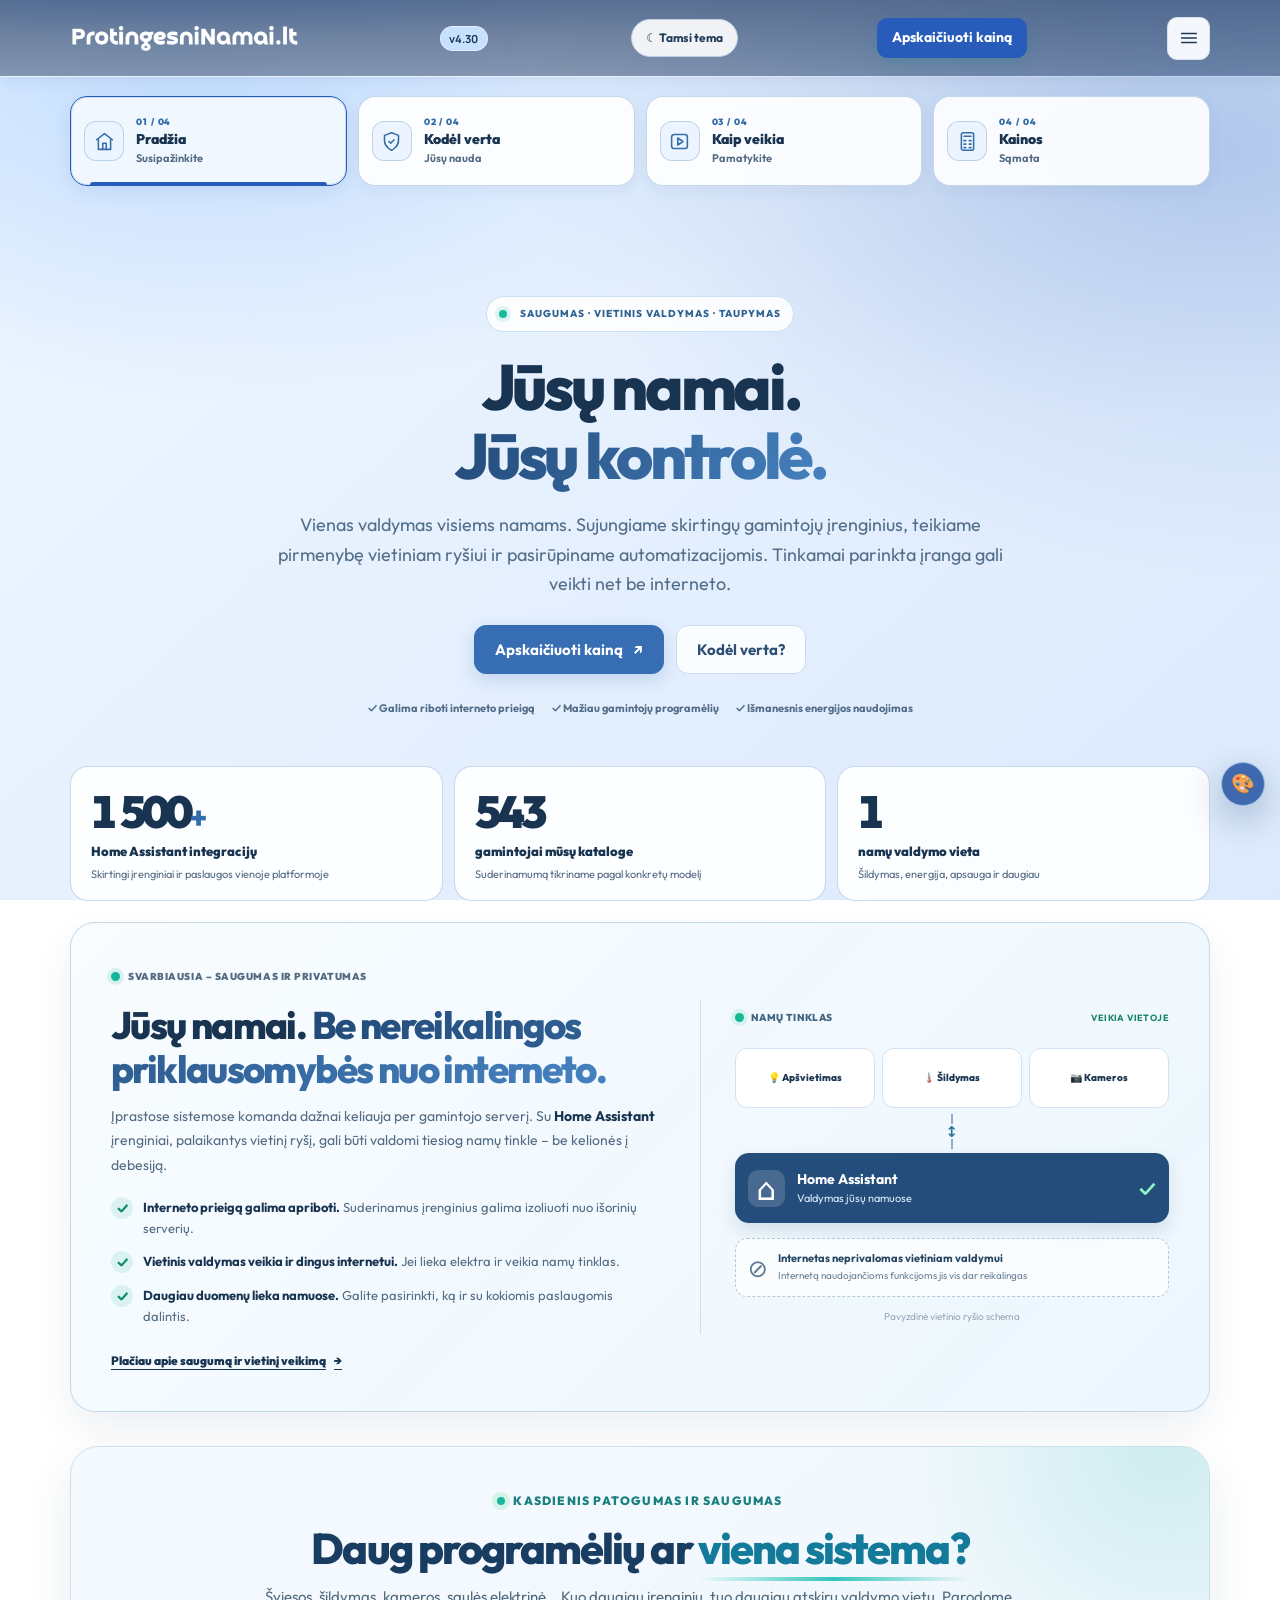
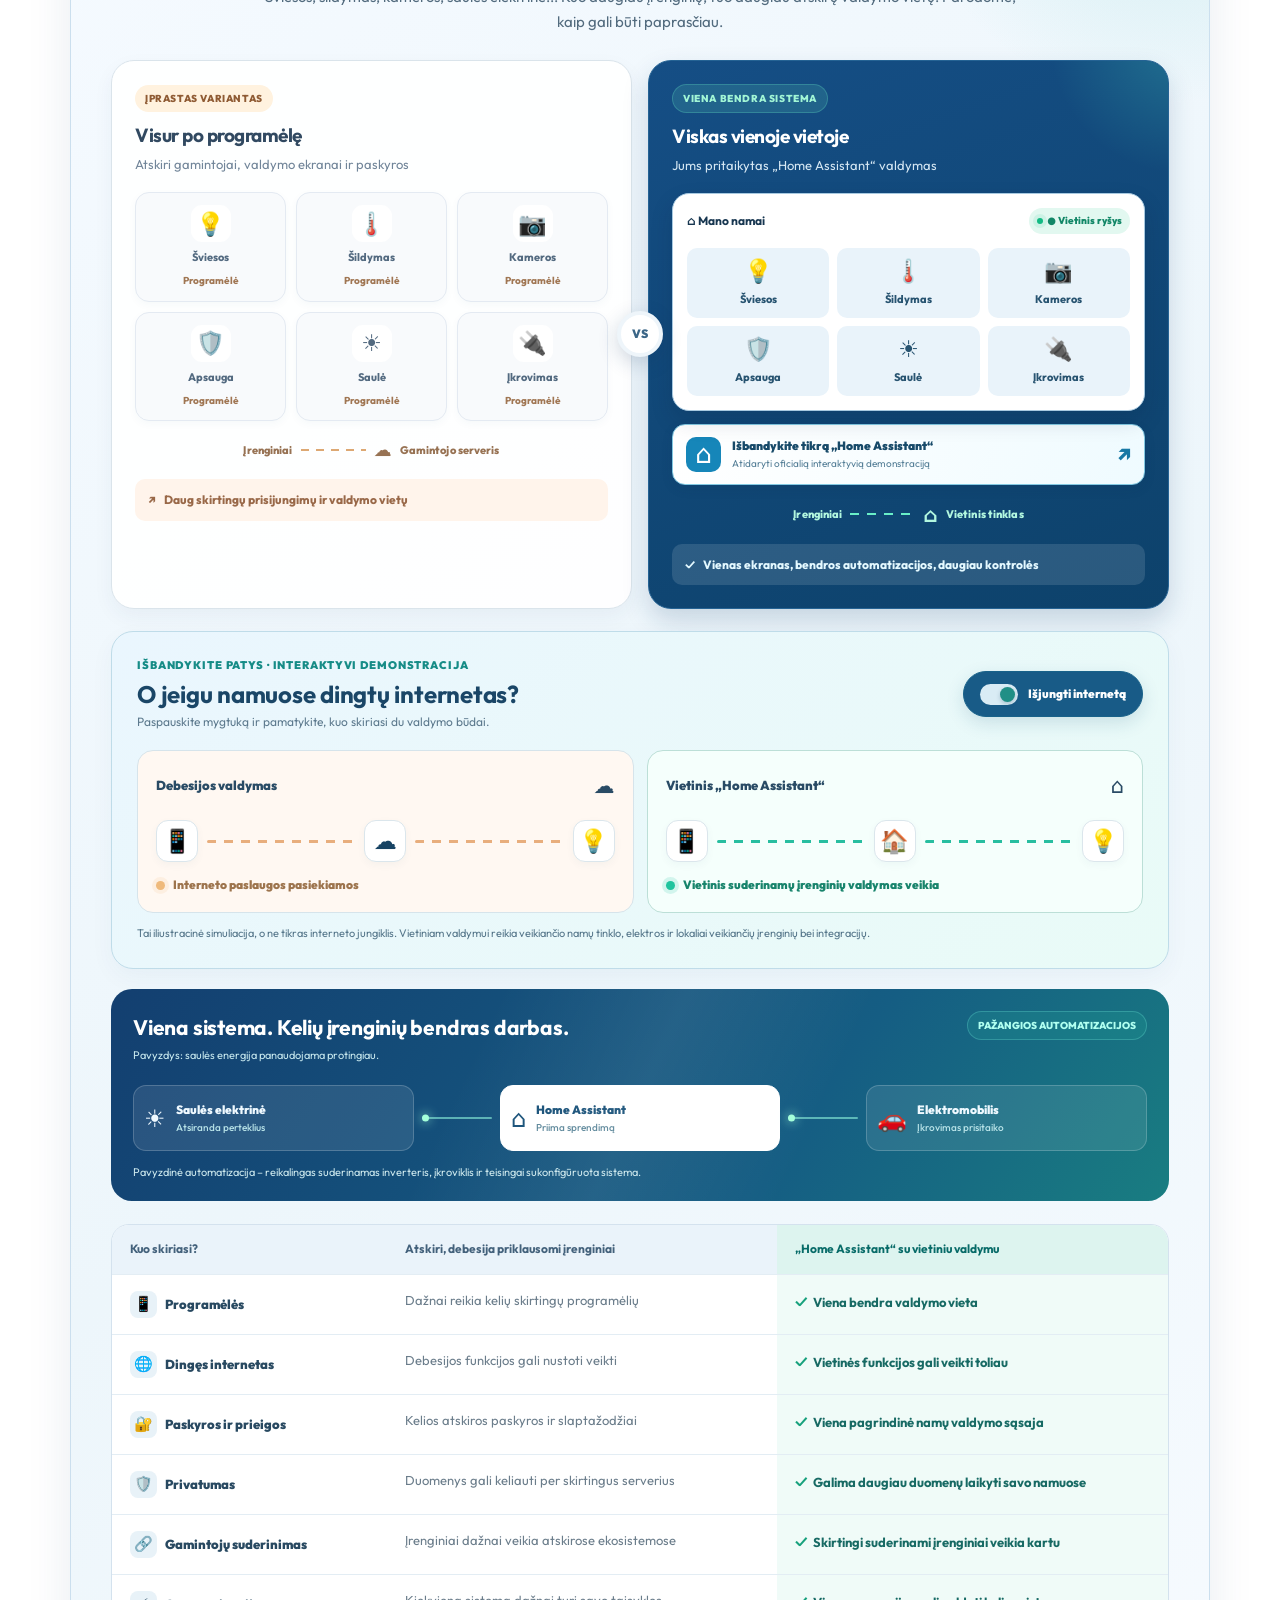
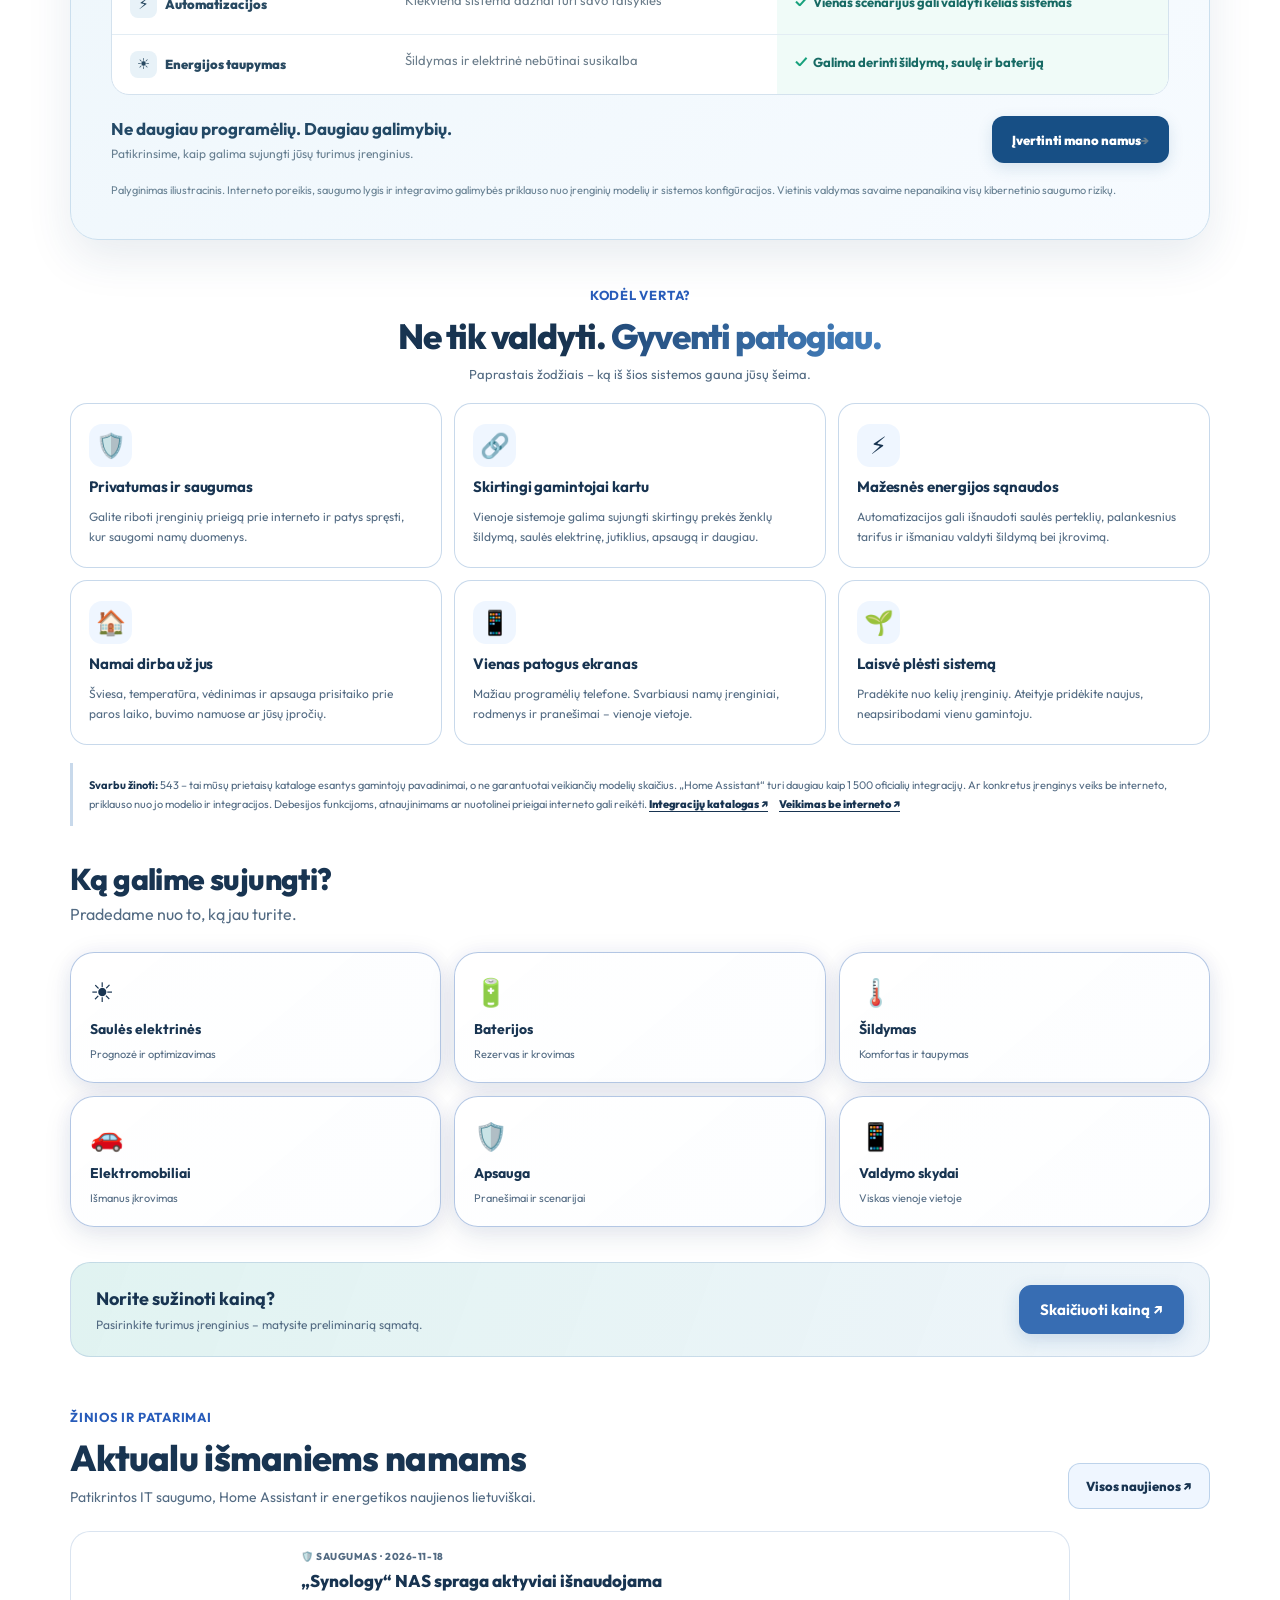
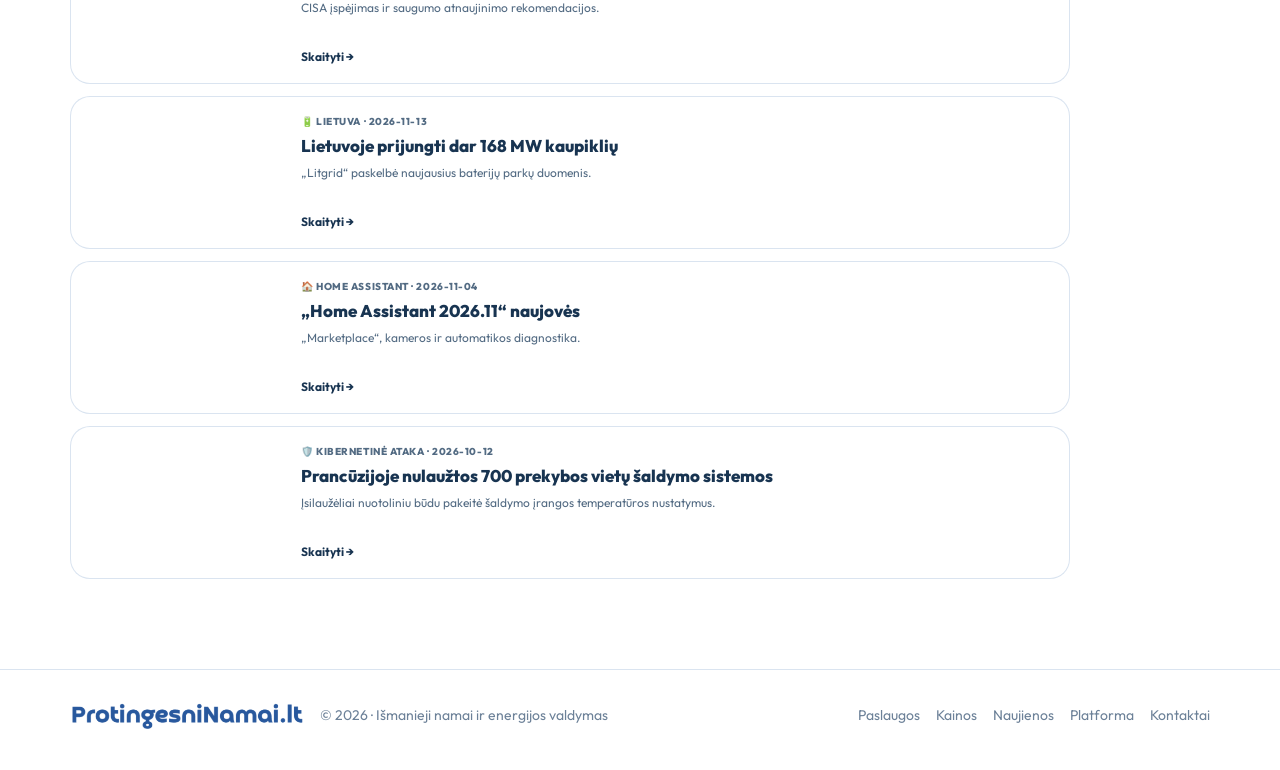
==== index.html @ 0fb141f1 "Rodyti gamintojų logotipus be rėmelių ir įkelti iš svetainės" ====
<!DOCTYPE html>
<html lang="lt">
<head>
<meta charset="utf-8">
<meta name="viewport" content="width=device-width, initial-scale=1">
<title>ProtingesniNamai.lt – išmanieji namai ir energijos valdymas</title>
<meta name="description" content="Home Assistant diegimas, šildymo, saulės elektrinių, baterijų ir elektromobilių įkrovimo integravimas bei optimizavimas.">
<link rel="preconnect" href="https://fonts.googleapis.com">
<link rel="preconnect" href="https://fonts.gstatic.com" crossorigin>
<link href="https://fonts.googleapis.com/css2?family=Manrope:wght@400;500;600;700;800&family=Quicksand:wght@600;700&display=swap" rel="stylesheet" media="print" onload="this.media='all'">
<link rel="stylesheet" href="site.css?v=4.30">
<!-- GitHub Pages redeploy trigger 2026-11-20; no UI changes. -->
<script defer src="site.js?v=4.30"></script>
</head>
<body>
<div id="pn-scroll-progress" aria-hidden="true"></div>

<header>
  <div class="wrap nav">
    <a href="#pradzia" class="logo" aria-label="ProtingesniNamai.lt – pradžia"><img class="logo-img pn-logo-wordmark" src="assets/wordmark.webp" width="914" height="108" alt="ProtingesniNamai.lt" decoding="async"></a><span class="site-version" title="Svetainės versija">v4.30</span><button type="button" id="v14-theme-toggle" class="v14-theme" aria-pressed="false" title="Perjungti šviesią arba tamsią temą">☾ Tamsi tema</button>
    <nav class="links pn-full-menu" id="links" aria-label="Visi svetainės skyriai">
<div class="pn-full-menu-title"><span>MENIU</span><strong>Kur norėtumėte pradėti?</strong></div>
<div class="pn-menu-group"><div class="pn-menu-heading">SUSIPAŽINKITE</div>
<a href="#pradzia"><span class="pn-menu-icon" aria-hidden="true">⌂</span><span class="pn-menu-copy"><strong>Pradžia</strong><small>Trumpai apie sistemą</small></span><span class="pn-menu-arrow" aria-hidden="true">›</span></a>
<a href="#privalumai"><span class="pn-menu-icon" aria-hidden="true">◇</span><span class="pn-menu-copy"><strong>Kodėl verta</strong><small>Saugumas ir nauda</small></span><span class="pn-menu-arrow" aria-hidden="true">›</span></a>
<a href="#kaip-veikia"><span class="pn-menu-icon" aria-hidden="true">↗</span><span class="pn-menu-copy"><strong>Kaip veikia</strong><small>Interaktyvi demonstracija</small></span><span class="pn-menu-arrow" aria-hidden="true">›</span></a>
</div>
<div class="pn-menu-group"><div class="pn-menu-heading">PASLAUGOS IR KAINOS</div>
<a href="#paslaugos"><span class="pn-menu-icon" aria-hidden="true">⚙</span><span class="pn-menu-copy"><strong>Paslaugos</strong><small>Ką galime sujungti</small></span><span class="pn-menu-arrow" aria-hidden="true">›</span></a>
<a href="#skaiciuotuvas"><span class="pn-menu-icon" aria-hidden="true">€</span><span class="pn-menu-copy"><strong>Kainų skaičiuoklė</strong><small>Asmeninė darbų sąmata</small></span><span class="pn-menu-arrow" aria-hidden="true">›</span></a>
<a href="#platforma"><span class="pn-menu-icon" aria-hidden="true">▣</span><span class="pn-menu-copy"><strong>Klientų platforma</strong><small>Sistemos peržiūra</small></span><span class="pn-menu-arrow" aria-hidden="true">›</span></a>
</div>
<div class="pn-menu-group"><div class="pn-menu-heading">INFORMACIJA</div>
<a href="naujienos/"><span class="pn-menu-icon" aria-hidden="true">▤</span><span class="pn-menu-copy"><strong>Naujienos</strong><small>IT saugumas, Home Assistant ir energetika</small></span><span class="pn-menu-arrow" aria-hidden="true">›</span></a>
<a href="#apie"><span class="pn-menu-icon" aria-hidden="true">i</span><span class="pn-menu-copy"><strong>Apie mus</strong><small>Kas esame</small></span><span class="pn-menu-arrow" aria-hidden="true">›</span></a>
<a href="#kontaktai"><span class="pn-menu-icon" aria-hidden="true">✉</span><span class="pn-menu-copy"><strong>Kontaktai</strong><small>Pateikite užklausą</small></span><span class="pn-menu-arrow" aria-hidden="true">›</span></a>
</div>
<div class="pn-menu-group"><div class="pn-menu-heading">STILIUS IR NUSTATYMAI</div>
<a href="#dizainas"><span class="pn-menu-icon" aria-hidden="true">✦</span><span class="pn-menu-copy"><strong>Dizaino studija</strong><small>Spalvos ir išvaizda</small></span><span class="pn-menu-arrow" aria-hidden="true">›</span></a>
</div>
</nav>
    <a href="#skaiciuotuvas" class="btn btn-p btn-sm btn-cta">Apskaičiuoti kainą</a>
    <button type="button" class="menu-btn" id="menuBtn" aria-label="Atidaryti meniu" aria-controls="links" aria-expanded="false"><svg class="i" viewBox="0 0 24 24"><path d="M4 7h16M4 12h16M4 17h16"/></svg></button>
  </div>
</header>

<main class="wrap">
<nav class="pn-journey-nav" aria-label="Pagrindiniai svetainės žingsniai">
<a href="#pradzia" class="pn-nav-card"><span class="pn-nav-icon"><svg aria-hidden="true" viewBox="0 0 24 24" fill="none" stroke="currentColor" stroke-width="1.8" stroke-linecap="round" stroke-linejoin="round"><path d="m3 10 9-7 9 7"/><path d="M5 9.5V21h14V9.5"/><path d="M10 21v-7h4v7"/></svg></span><span class="pn-nav-copy"><span class="pn-nav-num">01 / 04</span><strong>Pradžia</strong><small>Susipažinkite</small></span></a>
<a href="#privalumai" class="pn-nav-card"><span class="pn-nav-icon"><svg aria-hidden="true" viewBox="0 0 24 24" fill="none" stroke="currentColor" stroke-width="1.8" stroke-linecap="round" stroke-linejoin="round"><path d="M12 22s8-4 8-11V5l-8-3-8 3v6c0 7 8 11 8 11Z"/><path d="m9 12 2 2 4-4"/></svg></span><span class="pn-nav-copy"><span class="pn-nav-num">02 / 04</span><strong>Kodėl verta</strong><small>Jūsų nauda</small></span></a>
<a href="#kaip-veikia" class="pn-nav-card"><span class="pn-nav-icon"><svg aria-hidden="true" viewBox="0 0 24 24" fill="none" stroke="currentColor" stroke-width="1.8" stroke-linecap="round" stroke-linejoin="round"><rect x="3" y="4" width="18" height="16" rx="3"/><path d="m10 8 6 4-6 4z"/></svg></span><span class="pn-nav-copy"><span class="pn-nav-num">03 / 04</span><strong>Kaip veikia</strong><small>Pamatykite</small></span></a>
<a href="#skaiciuotuvas" class="pn-nav-card"><span class="pn-nav-icon"><svg aria-hidden="true" viewBox="0 0 24 24" fill="none" stroke="currentColor" stroke-width="1.8" stroke-linecap="round" stroke-linejoin="round"><rect x="5" y="2" width="14" height="20" rx="2"/><path d="M8 6h8M8 11h2M14 11h2M8 15h2M14 15h2M8 19h2M14 19h2"/></svg></span><span class="pn-nav-copy"><span class="pn-nav-num">04 / 04</span><strong>Kainos</strong><small>Sąmata</small></span></a>
</nav>

<div id="service-tools-status" role="status" hidden></div>
<!-- ============ PRADŽIA ============ -->
<section class="page" id="p-pradzia">
<script>if (!location.hash || location.hash === '#pradzia') document.currentScript.parentElement.classList.add('on');</script>

<div class="v17-hero">
 <div class="v17-hero-copy">
  <span class="v17-kicker"><span class="v17-dot"></span> SAUGUMAS · VIETINIS VALDYMAS · TAUPYMAS</span>
  <h1>Jūsų namai.<br><span class="grad-tx">Jūsų kontrolė.</span></h1>
  <p>Vienas valdymas visiems namams. Sujungiame skirtingų gamintojų įrenginius, teikiame pirmenybę vietiniam ryšiui ir pasirūpiname automatizacijomis. Tinkamai parinkta įranga gali veikti net be interneto.</p>
  <div class="v17-actions"><a href="#skaiciuotuvas" class="btn btn-p">Apskaičiuoti kainą <span aria-hidden="true">↗</span></a><a href="#privalumai" class="btn btn-g">Kodėl verta?</a></div>
  <div class="v17-trust"><span>✓ Galima riboti interneto prieigą</span><span>✓ Mažiau gamintojų programėlių</span><span>✓ Išmanesnis energijos naudojimas</span></div>
 </div>

</div>


<section class="pn-benefits-2026" aria-labelledby="pn-benefits-title">
  <div class="pn-bstats" aria-label="Home Assistant galimybės ir mūsų katalogas">
    <div class="pn-bstat">
      <strong>1 500<span>+</span></strong>
      <span>Home Assistant integracijų</span>
      <small>Skirtingi įrenginiai ir paslaugos vienoje platformoje</small>
    </div>
    <div class="pn-bstat">
      <strong>543</strong>
      <span>gamintojai mūsų kataloge</span>
      <small>Suderinamumą tikriname pagal konkretų modelį</small>
    </div>
    <div class="pn-bstat">
      <strong>1</strong>
      <span>namų valdymo vieta</span>
      <small>Šildymas, energija, apsauga ir daugiau</small>
    </div>
  </div>

  <div class="pn-safety-showcase">
    <div class="pn-safety-copy">
      <span class="pn-b-eyebrow"><span class="pn-b-dot"></span> SVARBIAUSIA – SAUGUMAS IR PRIVATUMAS</span>
      <h2 id="pn-benefits-title">Jūsų namai. <span class="grad-tx">Be nereikalingos priklausomybės nuo interneto.</span></h2>
      <p>Įprastose sistemose komanda dažnai keliauja per gamintojo serverį. Su <strong>Home Assistant</strong> įrenginiai, palaikantys vietinį ryšį, gali būti valdomi tiesiog namų tinkle – be kelionės į debesiją.</p>
      <ul class="pn-safety-checks">
        <li><span aria-hidden="true">✓</span><span><strong>Interneto prieigą galima apriboti.</strong> Suderinamus įrenginius galima izoliuoti nuo išorinių serverių.</span></li>
        <li><span aria-hidden="true">✓</span><span><strong>Vietinis valdymas veikia ir dingus internetui.</strong> Jei lieka elektra ir veikia namų tinklas.</span></li>
        <li><span aria-hidden="true">✓</span><span><strong>Daugiau duomenų lieka namuose.</strong> Galite pasirinkti, ką ir su kokiomis paslaugomis dalintis.</span></li>
      </ul>
      <a class="pn-safety-link" href="#privalumai">Plačiau apie saugumą ir vietinį veikimą <span aria-hidden="true">→</span></a>
    </div>
    <div class="pn-safety-diagram" role="img" aria-label="Vietinio valdymo principas: įrenginiai jungiasi per namų tinklą prie Home Assistant. Išorinį interneto ryšį galima apriboti.">
      <div class="pn-sdiag-top"><span class="pn-sdiag-led"></span> NAMŲ TINKLAS <strong>VEIKIA VIETOJE</strong></div>
      <div class="pn-sdiag-devices">
        <span>💡 Apšvietimas</span><span>🌡️ Šildymas</span><span>📷 Kameros</span>
      </div>
      <div class="pn-sdiag-connect" aria-hidden="true"><span></span><i>↕</i><span></span></div>
      <div class="pn-sdiag-hub"><span class="pn-sdiag-hub-icon" aria-hidden="true">⌂</span><div><strong>Home Assistant</strong><small>Valdymas jūsų namuose</small></div><b class="pn-sdiag-ok">✓</b></div>
      <div class="pn-sdiag-internet"><span aria-hidden="true">⊘</span><div><strong>Internetas neprivalomas vietiniam valdymui</strong><small>Internetą naudojančioms funkcijoms jis vis dar reikalingas</small></div></div>
      <div class="pn-sdiag-foot">Pavyzdinė vietinio ryšio schema</div>
    </div>
  </div>


<!-- PN_COMPARE_LOCAL_V1 -->
<section class="pn-compare-showcase" id="palyginimas" aria-labelledby="pn-compare-title">
  <div class="pn-compare-head">
    <span class="pn-compare-eyebrow">KASDIENIS PATOGUMAS IR SAUGUMAS</span>
    <h2 id="pn-compare-title">Daug programėlių ar <em>viena sistema?</em></h2>
    <p>Šviesos, šildymas, kameros, saulės elektrinė... Kuo daugiau įrenginių, tuo daugiau atskirų valdymo vietų. Parodome, kaip gali būti paprasčiau.</p>
  </div>
  <div class="pn-compare-visual">
    <article class="pn-compare-panel pn-compare-old">
      <span class="pn-compare-tag">ĮPRASTAS VARIANTAS</span>
      <h3>Visur po programėlę</h3>
      <p>Atskiri gamintojai, valdymo ekranai ir paskyros</p>
      <div class="pn-compare-apps" aria-label="Šešių atskirų įrenginių programėlių pavyzdys">
        <div class="pn-compare-app"><span aria-hidden="true">💡</span>Šviesos<small>Programėlė</small></div>
        <div class="pn-compare-app"><span aria-hidden="true">🌡️</span>Šildymas<small>Programėlė</small></div>
        <div class="pn-compare-app"><span aria-hidden="true">📷</span>Kameros<small>Programėlė</small></div>
        <div class="pn-compare-app"><span aria-hidden="true">🛡️</span>Apsauga<small>Programėlė</small></div>
        <div class="pn-compare-app"><span aria-hidden="true">☀️</span>Saulė<small>Programėlė</small></div>
        <div class="pn-compare-app"><span aria-hidden="true">🔌</span>Įkrovimas<small>Programėlė</small></div>
      </div>
      <div class="pn-cmp-cloud-route" aria-label="Atskiri įrenginiai gali priklausyti nuo debesijos"><span>Įrenginiai</span><i aria-hidden="true"></i><b aria-hidden="true">☁️</b><span>Gamintojo serveris</span></div>
      <div class="pn-compare-foot"><span aria-hidden="true">↗</span> Daug skirtingų prisijungimų ir valdymo vietų</div>
    </article>
    <span class="pn-compare-vs" aria-hidden="true">VS</span>
    <article class="pn-compare-panel pn-compare-new">
      <span class="pn-compare-tag">VIENA BENDRA SISTEMA</span>
      <h3>Viskas vienoje vietoje</h3>
      <p>Jums pritaikytas „Home Assistant“ valdymas</p>
      <div class="pn-compare-dashboard" aria-label="Vieno namų valdymo ekrano pavyzdys">
        <div class="pn-compare-dash-top"><strong>⌂ Mano namai</strong><span>● Vietinis ryšys</span></div>
        <div class="pn-compare-dash-grid">
          <span><b aria-hidden="true">💡</b>Šviesos</span>
          <span><b aria-hidden="true">🌡️</b>Šildymas</span>
          <span><b aria-hidden="true">📷</b>Kameros</span>
          <span><b aria-hidden="true">🛡️</b>Apsauga</span>
          <span><b aria-hidden="true">☀️</b>Saulė</span>
          <span><b aria-hidden="true">🔌</b>Įkrovimas</span>
        </div>
      </div>
      <a class="pn-ha-real-demo-link" href="https://demo.home-assistant.io/#/lovelace/home" target="_blank" rel="noopener noreferrer" aria-label="Išbandyti oficialią Home Assistant demonstraciją (atsidaro naujame lange)">
        <span class="pn-ha-real-demo-mark" aria-hidden="true">⌂</span>
        <span class="pn-ha-real-demo-text"><strong>Išbandykite tikrą „Home Assistant“</strong><small>Atidaryti oficialią interaktyvią demonstraciją</small></span>
        <span class="pn-ha-real-demo-arrow" aria-hidden="true">↗</span>
      </a>
      <div class="pn-cmp-local-route" aria-label="Suderinami įrenginiai jungiami vietiniame tinkle"><span>Įrenginiai</span><i aria-hidden="true"></i><b aria-hidden="true">⌂</b><span>Vietinis tinklas</span></div>
      <div class="pn-compare-foot"><span aria-hidden="true">✓</span> Vienas ekranas, bendros automatizacijos, daugiau kontrolės</div>
    </article>
  </div>

<!-- PN_COMPARE_MOTION_V2 -->
<section class="pn-cmp-internet-demo" aria-labelledby="pn-cmp-demo-title" data-offline="0">
 <div class="pn-cmp-demo-heading">
  <div>
   <span class="pn-cmp-demo-kicker">IŠBANDYKITE PATYS · INTERAKTYVI DEMONSTRACIJA</span>
   <h3 id="pn-cmp-demo-title">O jeigu namuose dingtų internetas?</h3>
   <p>Paspauskite mygtuką ir pamatykite, kuo skiriasi du valdymo būdai.</p>
  </div>
  <button type="button" class="pn-cmp-internet-toggle" aria-pressed="false" aria-controls="pn-cmp-demo-states">
   <span class="pn-cmp-switch-track" aria-hidden="true"><span class="pn-cmp-switch-thumb"></span></span>
   <span class="pn-cmp-toggle-label">Išjungti internetą</span>
  </button>
 </div>
 <div class="pn-cmp-network-grid" id="pn-cmp-demo-states">
  <div class="pn-cmp-net-card">
   <div class="pn-cmp-net-label"><span>Debesijos valdymas</span><b aria-hidden="true">☁️</b></div>
   <div class="pn-cmp-net-flow" aria-hidden="true"><span>📱</span><i></i><span>☁️</span><i></i><span>💡</span></div>
   <div class="pn-cmp-net-status" data-net-cloud role="status">Interneto paslaugos pasiekiamos</div>
  </div>
  <div class="pn-cmp-net-card">
   <div class="pn-cmp-net-label"><span>Vietinis „Home Assistant“</span><b aria-hidden="true">⌂</b></div>
   <div class="pn-cmp-net-flow" aria-hidden="true"><span>📱</span><i></i><span>🏠</span><i></i><span>💡</span></div>
   <div class="pn-cmp-net-status" data-net-local role="status">Vietinis suderinamų įrenginių valdymas veikia</div>
  </div>
 </div>
 <p class="pn-cmp-demo-note">Tai iliustracinė simuliacija, o ne tikras interneto jungiklis. Vietiniam valdymui reikia veikiančio namų tinklo, elektros ir lokaliai veikiančių įrenginių bei integracijų.</p>
</section>
<div class="pn-cmp-energy" aria-label="Kaip saulės elektrinė, Home Assistant ir automobilio įkrovimas gali veikti kartu">
 <div class="pn-cmp-energy-head"><div><h3>Viena sistema. Kelių įrenginių bendras darbas.</h3><p>Pavyzdys: saulės energija panaudojama protingiau.</p></div><span>PAŽANGIOS AUTOMATIZACIJOS</span></div>
 <div class="pn-cmp-energy-track">
   <div class="pn-cmp-energy-node"><b aria-hidden="true">☀️</b><span>Saulės elektrinė<small>Atsiranda perteklius</small></span></div>
   <i class="pn-cmp-energy-link" aria-hidden="true"></i>
   <div class="pn-cmp-energy-node pn-cmp-energy-hub"><b aria-hidden="true">⌂</b><span>Home Assistant<small>Priima sprendimą</small></span></div>
   <i class="pn-cmp-energy-link" aria-hidden="true"></i>
   <div class="pn-cmp-energy-node"><b aria-hidden="true">🚗</b><span>Elektromobilis<small>Įkrovimas prisitaiko</small></span></div>
 </div>
 <p class="pn-cmp-energy-caption">Pavyzdinė automatizacija – reikalingas suderinamas inverteris, įkroviklis ir teisingai sukonfigūruota sistema.</p>
</div>
<!-- /PN_COMPARE_MOTION_V2 -->

  <div class="pn-compare-table-wrap">
    <table class="pn-compare-table">
      <thead><tr><th scope="col">Kuo skiriasi?</th><th scope="col">Atskiri, debesija priklausomi įrenginiai</th><th scope="col">„Home Assistant“ su vietiniu valdymu</th></tr></thead>
      <tbody><tr><th scope="row"><span class="pn-compare-row-icon" aria-hidden="true">📱</span>Programėlės</th><td data-label="Atskiri įrenginiai">Dažnai reikia kelių skirtingų programėlių</td><td data-label="Vietinė sistema"><span class="pn-compare-tick" aria-hidden="true">✓</span>Viena bendra valdymo vieta</td></tr>
<tr><th scope="row"><span class="pn-compare-row-icon" aria-hidden="true">🌐</span>Dingęs internetas</th><td data-label="Atskiri įrenginiai">Debesijos funkcijos gali nustoti veikti</td><td data-label="Vietinė sistema"><span class="pn-compare-tick" aria-hidden="true">✓</span>Vietinės funkcijos gali veikti toliau</td></tr>
<tr><th scope="row"><span class="pn-compare-row-icon" aria-hidden="true">🔐</span>Paskyros ir prieigos</th><td data-label="Atskiri įrenginiai">Kelios atskiros paskyros ir slaptažodžiai</td><td data-label="Vietinė sistema"><span class="pn-compare-tick" aria-hidden="true">✓</span>Viena pagrindinė namų valdymo sąsaja</td></tr>
<tr><th scope="row"><span class="pn-compare-row-icon" aria-hidden="true">🛡️</span>Privatumas</th><td data-label="Atskiri įrenginiai">Duomenys gali keliauti per skirtingus serverius</td><td data-label="Vietinė sistema"><span class="pn-compare-tick" aria-hidden="true">✓</span>Galima daugiau duomenų laikyti savo namuose</td></tr>
<tr><th scope="row"><span class="pn-compare-row-icon" aria-hidden="true">🔗</span>Gamintojų suderinimas</th><td data-label="Atskiri įrenginiai">Įrenginiai dažnai veikia atskirose ekosistemose</td><td data-label="Vietinė sistema"><span class="pn-compare-tick" aria-hidden="true">✓</span>Skirtingi suderinami įrenginiai veikia kartu</td></tr>
<tr><th scope="row"><span class="pn-compare-row-icon" aria-hidden="true">⚡</span>Automatizacijos</th><td data-label="Atskiri įrenginiai">Kiekviena sistema dažnai turi savo taisykles</td><td data-label="Vietinė sistema"><span class="pn-compare-tick" aria-hidden="true">✓</span>Vienas scenarijus gali valdyti kelias sistemas</td></tr>
<tr><th scope="row"><span class="pn-compare-row-icon" aria-hidden="true">☀️</span>Energijos taupymas</th><td data-label="Atskiri įrenginiai">Šildymas ir elektrinė nebūtinai susikalba</td><td data-label="Vietinė sistema"><span class="pn-compare-tick" aria-hidden="true">✓</span>Galima derinti šildymą, saulę ir bateriją</td></tr></tbody>
    </table>
  </div>
  <div class="pn-compare-ending">
    <div><strong>Ne daugiau programėlių. Daugiau galimybių.</strong><span>Patikrinsime, kaip galima sujungti jūsų turimus įrenginius.</span></div>
    <a class="pn-compare-cta" href="#skaiciuotuvas">Įvertinti mano namus <span aria-hidden="true">→</span></a>
  </div>
  <p class="pn-compare-disclaimer">Palyginimas iliustracinis. Interneto poreikis, saugumo lygis ir integravimo galimybės priklauso nuo įrenginių modelių ir sistemos konfigūracijos. Vietinis valdymas savaime nepanaikina visų kibernetinio saugumo rizikų.</p>
</section>
<!-- /PN_COMPARE_LOCAL_V1 -->

  <div class="pn-bhead">
    <span class="eyebrow">KODĖL VERTA?</span>
    <h2>Ne tik valdyti. <span class="grad-tx">Gyventi patogiau.</span></h2>
    <p>Paprastais žodžiais – ką iš šios sistemos gauna jūsų šeima.</p>
  </div>
  <div class="pn-bgrid">
    <article class="pn-bcard"><span class="pn-bicon" aria-hidden="true">🛡️</span><h3>Privatumas ir saugumas</h3><p>Galite riboti įrenginių prieigą prie interneto ir patys spręsti, kur saugomi namų duomenys.</p></article>
    <article class="pn-bcard"><span class="pn-bicon" aria-hidden="true">🔗</span><h3>Skirtingi gamintojai kartu</h3><p>Vienoje sistemoje galima sujungti skirtingų prekės ženklų šildymą, saulės elektrinę, jutiklius, apsaugą ir daugiau.</p></article>
    <article class="pn-bcard"><span class="pn-bicon" aria-hidden="true">⚡</span><h3>Mažesnės energijos sąnaudos</h3><p>Automatizacijos gali išnaudoti saulės perteklių, palankesnius tarifus ir išmaniau valdyti šildymą bei įkrovimą.</p></article>
    <article class="pn-bcard"><span class="pn-bicon" aria-hidden="true">🏠</span><h3>Namai dirba už jus</h3><p>Šviesa, temperatūra, vėdinimas ir apsauga prisitaiko prie paros laiko, buvimo namuose ar jūsų įpročių.</p></article>
    <article class="pn-bcard"><span class="pn-bicon" aria-hidden="true">📱</span><h3>Vienas patogus ekranas</h3><p>Mažiau programėlių telefone. Svarbiausi namų įrenginiai, rodmenys ir pranešimai – vienoje vietoje.</p></article>
    <article class="pn-bcard"><span class="pn-bicon" aria-hidden="true">🌱</span><h3>Laisvė plėsti sistemą</h3><p>Pradėkite nuo kelių įrenginių. Ateityje pridėkite naujus, neapsiribodami vienu gamintoju.</p></article>
  </div>
  <p class="pn-bclarity"><strong>Svarbu žinoti:</strong> 543 – tai mūsų prietaisų kataloge esantys gamintojų pavadinimai, o ne garantuotai veikiančių modelių skaičius. „Home Assistant“ turi daugiau kaip 1 500 oficialių integracijų. Ar konkretus įrenginys veiks be interneto, priklauso nuo jo modelio ir integracijos. Debesijos funkcijoms, atnaujinimams ar nuotolinei prieigai interneto gali reikėti. <a href="https://www.home-assistant.io/integrations/" target="_blank" rel="noopener noreferrer">Integracijų katalogas ↗</a> <a href="https://www.home-assistant.io/faq/works-without-internet/" target="_blank" rel="noopener noreferrer">Veikimas be interneto ↗</a></p>
</section>

<div class="pn-home-services-heading"><h2>Ką galime sujungti?</h2><p>Pradedame nuo to, ką jau turite.</p></div>

<div class="v17-services" aria-label="Mūsų sprendimai">
 <a href="#paslaugos"><span>☀️</span><strong>Saulės elektrinės</strong><small>Prognozė ir optimizavimas</small></a>
 <a href="#paslaugos"><span>🔋</span><strong>Baterijos</strong><small>Rezervas ir krovimas</small></a>
 <a href="#paslaugos"><span>🌡️</span><strong>Šildymas</strong><small>Komfortas ir taupymas</small></a>
 <a href="#paslaugos"><span>🚗</span><strong>Elektromobiliai</strong><small>Išmanus įkrovimas</small></a>
 <a href="#paslaugos"><span>🛡️</span><strong>Apsauga</strong><small>Pranešimai ir scenarijai</small></a>
 <a href="#paslaugos"><span>📱</span><strong>Valdymo skydai</strong><small>Viskas vienoje vietoje</small></a>
</div>
<div class="v17-bottom-cta"><div><strong>Norite sužinoti kainą?</strong><span>Pasirinkite turimus įrenginius – matysite preliminarią sąmatą.</span></div><a href="#skaiciuotuvas" class="btn btn-p">Skaičiuoti kainą ↗</a></div>
<section class="pn-news-home" aria-labelledby="pn-news-home-title">
<div class="pn-news-home-head"><div><span class="eyebrow">ŽINIOS IR PATARIMAI</span><h2 id="pn-news-home-title">Aktualu išmaniems namams</h2><p>Patikrintos IT saugumo, Home Assistant ir energetikos naujienos lietuviškai.</p></div><a class="pn-news-home-all" href="naujienos/">Visos naujienos ↗</a></div>
<div class="pn-news-home-grid">
<a class="pn-news-home-card" href="naujienos/#synology-saugumas"><img loading="lazy" decoding="async" width="320" height="230" src="https://thumb.wikimedia.org/wikipedia/commons/thumb/0/04/Synology_DS213%2B_-_z_dyskami.jpg/960px-Synology_DS213%2B_-_z_dyskami.jpg" alt="Tikras Synology NAS įrenginys"><span class="pn-news-copy"><span class="pn-news-home-type">🛡️ SAUGUMAS · 2026-11-18</span><strong>„Synology“ NAS spraga aktyviai išnaudojama</strong><span class="pn-news-desc">CISA įspėjimas ir saugumo atnaujinimo rekomendacijos.</span><b>Skaityti →</b></span></a>
<a class="pn-news-home-card" href="naujienos/#litgrid-168mw-2026"><img loading="lazy" decoding="async" width="320" height="230" src="https://thumb.wikimedia.org/wikipedia/commons/thumb/c/c6/Tesvolt_battery_energy_storage_system_Rheineck.jpg/960px-Tesvolt_battery_energy_storage_system_Rheineck.jpg" alt="Iliustracinė tikro baterijų parko nuotrauka"><span class="pn-news-copy"><span class="pn-news-home-type">🔋 LIETUVA · 2026-11-13</span><strong>Lietuvoje prijungti dar 168 MW kaupiklių</strong><span class="pn-news-desc">„Litgrid“ paskelbė naujausius baterijų parkų duomenis.</span><b>Skaityti →</b></span></a>
<a class="pn-news-home-card" href="naujienos/#home-assistant-2026-11"><img loading="lazy" decoding="async" width="320" height="230" src="https://thumb.wikimedia.org/wikipedia/commons/thumb/d/d8/Home_Assistant_Dashboard.png/960px-Home_Assistant_Dashboard.png" alt="Tikras Home Assistant valdymo skydelis"><span class="pn-news-copy"><span class="pn-news-home-type">🏠 HOME ASSISTANT · 2026-11-04</span><strong>„Home Assistant 2026.11“ naujovės</strong><span class="pn-news-desc">„Marketplace“, kameros ir automatikos diagnostika.</span><b>Skaityti →</b></span></a>
<a class="pn-news-home-card" href="naujienos/#prancuzijos-prekybos-centru-saldytuvu-ataka-2026"><img loading="lazy" decoding="async" width="320" height="230" src="https://thumb.wikimedia.org/wikipedia/commons/thumb/1/11/FrozenFoodSupermarket.jpg/960px-FrozenFoodSupermarket.jpg" alt="Tikra prekybos centro šaldytuvų eilės nuotrauka, iliustracinė"><span class="pn-news-copy"><span class="pn-news-home-type">🛡️ KIBERNETINĖ ATAKA · 2026-10-12</span><strong>Prancūzijoje nulaužtos 700 prekybos vietų šaldymo sistemos</strong><span class="pn-news-desc">Įsilaužėliai nuotoliniu būdu pakeitė šaldymo įrangos temperatūros nustatymus.</span><b>Skaityti →</b></span></a>
</div></section>

</section>
<section class="page pn-journey-page" id="p-privalumai">
<div class="pn-section-heading"><span class="eyebrow">02 · KODĖL VERTA</span><h1>Kodėl paprastesni namai – protingesni?</h1><p>Svarbiausia ne telefonas su daugiau mygtukų, o namai, kurie patys pasirūpina kasdieniais dalykais.</p></div>
<section class="pn-local" id="lokalumas" aria-label="Kodėl vietiniai išmanieji namai">
<div class="pn-local-heading"><span class="eyebrow">NE TIK PATOGUMAS</span><h2>Išmanūs namai, kuriuos <span class="grad-tx">valdote jūs.</span></h2><p>Įrenginiai neturi nuolat siųsti duomenų į internetą vien tam, kad įjungtumėte šviesą ar pakeistumėte šildymą.</p></div>
<div class="pn-local-grid">
<article class="pn-local-card"><span class="pn-local-icon">🏠</span><h3>Veikia vietoje</h3><p>Kur įranga palaiko LAN, Zigbee ar Modbus, automatizacijos ir valdymas gali veikti namų tinkle net nutrūkus internetui.</p><strong>Mažiau priklausomybės</strong></article>
<article class="pn-local-card"><span class="pn-local-icon">🛡️</span><h3>Privatumas pagal nutylėjimą</h3><p>Vietinius įrenginius galima atskirti nuo interneto, riboti jų išorinį ryšį ir duomenis laikyti savo Home Assistant sistemoje.</p><strong>Daugiau kontrolės</strong></article>
<article class="pn-local-card"><span class="pn-local-icon">⚡</span><h3>Reali pridėtinė vertė</h3><p>Saulės elektrinė, baterija, šildymas ir elektromobilis veikia kartu: naudoja perteklių, prisitaiko prie poreikio ir padeda mažinti sąnaudas.</p><strong>Ne vien programėlė</strong></article>
</div>
<div class="pn-local-compare"><div><span class="pn-local-label">Įprasta debesų sistema</span><strong>Įrenginys → internetas → gamintojo serveris → programėlė</strong><small>Veikimas gali priklausyti nuo ryšio, paskyros ir paslaugos teikėjo.</small></div><div class="pn-local-arrow">→</div><div><span class="pn-local-label">Mūsų prioritetas</span><strong>Įrenginys → namų tinklas → Home Assistant</strong><small>Vietinis valdymas ir automatizacijos, kai tai leidžia konkretus įrenginys.</small></div></div>
<div class="pn-local-note">🔎 <strong>Prieš diegdami patikriname suderinamumą.</strong> Kai kuriems įrenginiams reikia debesijos autentifikavimo, nuotolinių paslaugų arba interneto atnaujinimams. Interneto prieigą ribojame tik įvertinę, kas veiks be jos.</div>
<div class="pn-local-cta"><span>Norite sužinoti, kuriuos jūsų įrenginius galima valdyti lokaliai?</span><a href="#skaiciuotuvas" class="btn btn-p">Įvertinti sistemą ↗</a></div>
</section>
<div class="pn-inlife"><h2>Kaip tai atrodo kasdien?</h2><div class="pn-inlife-grid">
<div><span>🌐</span><strong>Dingo internetas?</strong><p>Vietiniu ryšiu veikiantys šviestuvai ir automatikos gali veikti toliau.</p></div>
<div><span>🔆</span><strong>Šviečia saulė?</strong><p>Perteklinė energija gali būti nukreipiama į bateriją, vandenį ar automobilį.</p></div>
<div><span>🔐</span><strong>Rūpi privatumas?</strong><p>Kur įmanoma, ribojame įrenginių išorinį ryšį ir saugome duomenis namuose.</p></div>
</div><p class="pn-qualification">Galimybės priklauso nuo konkretaus įrenginio modelio, sąsajų ir pasirinktos konfigūracijos.</p></div>
<div class="pn-page-next"><div><b>Norite pamatyti, kaip tai veikia?</b><span>Interaktyvioje demonstracijoje galite pakeisti saulės prognozę ir stebėti sistemos sprendimus.</span></div><a href="#kaip-veikia" class="btn btn-p">Išbandyti →</a></div>
</section>
<section class="page pn-journey-page" id="p-kaip-veikia">
<div class="pn-section-heading"><span class="eyebrow">03 · KAIP VEIKIA</span><h1>Įrenginiai tariasi tarpusavyje.</h1><p>Saulė, šildymas, baterija ir automobilis matomi vienoje vietoje. Sistema gali priimti sprendimus pagal realias sąlygas.</p></div>


<!-- PN_HA_DEVICE_PREVIEW_V3 — official demo in phone/tablet/wall-display device shells -->
<section class="pn-device-showcase" id="pn-ha-demo-embed" aria-label="Oficialus Home Assistant demo skirtinguose ekranuose">
  <div class="pn-device-head">
    <div>
      <h2>Išbandykite valdymą <span class="grad-tx">tiesiog čia.</span></h2>
      <p>Pasirinkite ekrano dydį – visuose režimuose veikia tas pats oficialus „Home Assistant“ demonstracinis puslapis.</p>
    </div>
  </div>
  <div class="pn-device-selector" role="group" aria-label="Pasirinkite įrenginio ekraną">
    <button class="pn-device-choice is-active" type="button" data-pn-device="phone" aria-pressed="true"><span aria-hidden="true">▯</span> Telefonas</button>
    <button class="pn-device-choice" type="button" data-pn-device="tablet" aria-pressed="false"><span aria-hidden="true">▭</span> Tab S12+</button>
    <button class="pn-device-choice" type="button" data-pn-device="sonoff86" aria-pressed="false"><span aria-hidden="true">▦</span> Sonoff 86</button>
    <button class="pn-device-choice" type="button" data-pn-device="sonoff120" aria-pressed="false"><span aria-hidden="true">▯</span> Sonoff 120</button>
    <button class="pn-device-choice" type="button" data-pn-device="shelly" aria-pressed="false"><span aria-hidden="true">▭</span> Shelly X2i</button>
  </div>
  <div class="pn-device-stage">
    <div class="pn-device-scale-box">
      <div class="pn-device-shell" data-pn-screen="phone">
        <span class="pn-device-camera" aria-hidden="true"></span>
        <div class="pn-device-display">
          <iframe
            class="pn-device-iframe"
            title="Oficiali Home Assistant demonstracija įrenginio ekrane"
            data-src="https://demo.home-assistant.io/#/lovelace/home"
            loading="lazy"
            allow="fullscreen"
            referrerpolicy="strict-origin-when-cross-origin"></iframe>
        </div>
        <span class="pn-device-gesture" aria-hidden="true"></span>
      </div>
    </div>
  </div>
  <div class="pn-device-foot">
    <div><strong class="pn-device-profile-title">Telefonas</strong><span class="pn-device-profile-description">Vertikalus telefono ekranas · 390 × 844 (peržiūros proporcijos)</span></div>
    <p>Tai tikros oficialios demonstracijos peržiūra. Sieninių ekranų režimai imituoja jų ekrano proporcijas, o ne garantuoja identišką gamintojo sąsają.</p>
  </div>
</section>
<!-- /PN_HA_DEVICE_PREVIEW_V3 -->


<section class="pn-cinema" id="pn-cinema" data-phase="day" aria-label="Interaktyvi saulės, baterijos ir elektros tinklo demonstracija">
 <div class="pn-film-heading"><div><span class="eyebrow">NAMAI, KURIE REAGUOJA Į SĄLYGAS</span><h2>Viena diena. <span class="grad-tx">Keturi scenarijai.</span></h2><p>Paspauskite scenarijų – pamatysite, kaip keičiasi namai ir jų energija.</p></div><span class="pn-film-demo">● DEMONSTRACIJA</span></div>
 <div class="pn-film-choices" role="group" aria-label="Pasirinkite, kas vyksta namuose">
  <button type="button" data-scene="dawn" aria-pressed="false">🌅 <span>Saulėtekis</span></button>
  <button type="button" data-scene="day" aria-pressed="true">☀️ <span>Saulėta diena</span></button>
  <button type="button" data-scene="storm" aria-pressed="false">⛈️ <span>Dingo elektra</span></button>
  <button type="button" data-scene="night" aria-pressed="false">🌙 <span>Naktis</span></button>
 </div>
 <div class="pn-film-visual">
  <div class="pn-film-top"><span class="pn-film-clock" id="pn-film-clock">13:00 · Saulėta</span><span class="pn-film-grid" id="pn-film-grid">● Tinklas veikia</span></div>
  <svg id="pn-film-svg" viewBox="0 0 900 465" preserveAspectRatio="xMidYMid meet" role="img" aria-label="Namas su saulės moduliais, baterija ir elektromobiliu; animacija parodo saulę, audrą ir elektros srautus">
   <defs>
    <linearGradient id="pnfilm-sky" x2="0" y2="1"><stop class="pnfilm-sky-a" offset="0"/><stop class="pnfilm-sky-b" offset="1"/></linearGradient>
    <linearGradient id="pnfilm-roof" x1="0" y1="0" x2="1" y2="1"><stop stop-color="#345f7a"/><stop offset="1" stop-color="#20374e"/></linearGradient>
    <linearGradient id="pnfilm-wall" x2="0" y2="1"><stop stop-color="#fffdf7"/><stop offset="1" stop-color="#c5d7df"/></linearGradient>
    <linearGradient id="pnfilm-panel" x1="0" y1="0" x2="1" y2="1"><stop stop-color="#4b91af"/><stop offset=".5" stop-color="#18415e"/><stop offset="1" stop-color="#39769f"/></linearGradient>
    <radialGradient id="pnfilm-glow"><stop stop-color="#ffefae" stop-opacity=".7"/><stop offset="1" stop-color="#ffefae" stop-opacity="0"/></radialGradient>
    <filter id="pnfilm-shadow"><feDropShadow dx="0" dy="11" stdDeviation="11" flood-color="#16344b" flood-opacity=".25"/></filter>
   </defs>
   <rect width="900" height="465" fill="url(#pnfilm-sky)"/>
   <g class="pnfilm-stars" fill="#e6f3ff"><circle cx="95" cy="75" r="2"/><circle cx="310" cy="40" r="1.8"/><circle cx="480" cy="125" r="1.7"/><circle cx="655" cy="72" r="2"/><circle cx="800" cy="40" r="1.7"/><circle cx="865" cy="139" r="1.6"/></g>
   <g id="pnfilm-sun" class="pnfilm-sun"><circle r="88" fill="url(#pnfilm-glow)"/><circle r="31" fill="#ffde83"/><circle r="25" fill="#fff0b1"/></g>
   <g class="pnfilm-moon" transform="translate(745 90)"><circle r="27" fill="#f3f6ff"/><circle cx="12" cy="-13" r="24" fill="#354d6f"/></g>
   <g class="pnfilm-cloud c1" transform="translate(112 98)" fill="#f4fbff"><ellipse cy="12" rx="72" ry="21"/><ellipse cx="-29" cy="-3" rx="36" ry="29"/><ellipse cx="13" cy="-14" rx="42" ry="39"/><ellipse cx="51" cy="3" rx="36" ry="27"/></g>
   <g class="pnfilm-cloud c2" transform="translate(724 120)" fill="#f4fbff"><ellipse cy="12" rx="80" ry="23"/><ellipse cx="-35" cy="-8" rx="38" ry="31"/><ellipse cx="12" cy="-17" rx="43" ry="42"/><ellipse cx="52" cy="3" rx="43" ry="27"/></g>
   <g class="pnfilm-wind" stroke="#ddf2ff" stroke-width="4" stroke-linecap="round" fill="none"><path d="M15 175Q126 147 236 169T399 161"/><path d="M533 206Q682 175 840 196"/><path d="M42 231Q126 204 220 228"/></g>
   <g class="pnfilm-rain" stroke="#c2efff" stroke-width="3" stroke-linecap="round"><path d="M30 176l-14 36M117 145l-14 36M201 190l-14 36M290 165l-14 36M388 192l-14 36M471 157l-14 36M554 186l-14 36M647 142l-14 36M721 183l-14 36M815 158l-14 36M880 199l-14 36"/></g>
   <path class="pnfilm-lightning" d="M728 128l-32 69h38l-29 65 84-104h-48l20-30z" fill="#fff2a6" stroke="#fff" stroke-width="5"/>
   <path d="M0 330Q180 282 365 323T900 318V465H0Z" fill="#85b6aa" opacity=".75"/>
   <path d="M0 382Q200 334 410 366T900 365V465H0Z" fill="#75a493"/>
   <ellipse cx="472" cy="415" rx="260" ry="30" fill="#245368" opacity=".19"/>
   <!-- Utility grid at left -->
   <g class="pnfilm-pylon" stroke="#416477" stroke-width="5" stroke-linecap="round" stroke-linejoin="round" fill="none"><path d="M111 224L72 395M111 224l39 171M86 289h50M77 337h69M72 395h78M81 298l60 58m0-58l-60 58"/><path d="M52 249h117M66 268h89" stroke-width="4"/></g>
   <!-- House walls, roof and windows -->
   <g filter="url(#pnfilm-shadow)">
    <path d="M273 249h252v152H273z" fill="url(#pnfilm-wall)"/>
    <path d="M525 249l140-57v164l-140 45z" fill="#b8cedb"/>
    <path d="M245 244L411 151l285 80-171 75z" fill="url(#pnfilm-roof)" stroke="#254258" stroke-width="9" stroke-linejoin="round"/>
    <path d="M245 244l280 62v13l-283-65zM525 306l171-75v14l-171 74z" fill="#254258"/>
    <g fill="url(#pnfilm-panel)" stroke="#a2cce3" stroke-width="2">
     <path d="M339 219l38-22 44 12-38 22z"/><path d="M388 231l39-21 44 12-39 22z"/><path d="M437 244l39-21 44 12-40 22z"/><path d="M486 257l39-21 44 12-40 22z"/>
     <path d="M370 242l38-22 44 13-38 22z"/><path d="M419 255l39-22 44 13-39 22z"/><path d="M469 269l39-22 44 13-39 22z"/>
    </g>
    <rect class="pnfilm-window" x="310" y="296" width="74" height="71" rx="4" fill="#527f98" stroke="#e5f3f5" stroke-width="7"/><path d="M347 300v64" stroke="#dbeaf0" stroke-width="5"/>
    <rect class="pnfilm-window" x="424" y="314" width="60" height="83" rx="4" fill="#527f98" stroke="#e5f3f5" stroke-width="7"/><path d="M454 314v82" stroke="#dbeaf0" stroke-width="5"/>
    <path d="M556 300l71-28v71l-71 28z" fill="#517e91" stroke="#e4edf4" stroke-width="6"/><path d="M592 284v73" stroke="#e4edf4" stroke-width="4"/>
    <path d="M273 402l252 1 140-45" fill="none" stroke="#e4e9eb" stroke-width="9"/>
   </g>
   <g class="pnfilm-tree" transform="translate(225 331)"><path d="M0 10v77" stroke="#726e5c" stroke-width="10"/><circle cx="-13" cy="-7" r="29" fill="#5fa18a"/><circle cx="16" cy="-18" r="33" fill="#73ad86"/><circle cx="22" cy="12" r="27" fill="#478b77"/></g>
   <!-- Battery station -->
   <g><rect x="759" y="296" width="69" height="114" rx="9" fill="#e7f2ef" stroke="#638b99" stroke-width="6"/><rect x="774" y="311" width="38" height="10" rx="5" fill="#458f87"/><rect x="772" y="335" width="42" height="61" rx="5" fill="#a7cfc3"/><rect id="pnfilm-battery-level" x="775" y="354" width="36" height="38" rx="4" fill="#28bf9a"/><path d="M792 346l-8 18h9l-4 19 17-25h-10l6-12" stroke="#e8ffeb" stroke-width="3" fill="none"/></g>
   <!-- Electric vehicle -->
   <g><path d="M669 402l25-28h80l25 27 18 9v21H659v-19z" fill="#d9eaf1" stroke="#42687b" stroke-width="5"/><path d="M701 380h68l18 20h-105z" fill="#659db1"/><circle cx="697" cy="430" r="17" fill="#253a4b" stroke="#97beca" stroke-width="6"/><circle cx="783" cy="430" r="17" fill="#253a4b" stroke="#97beca" stroke-width="6"/></g>
   <g class="pnfilm-flows" stroke-width="6" stroke-linecap="round" fill="none">
    <path class="pnfilm-flow f-solar" d="M464 254Q508 269 540 340" stroke="#ffe090"/>
    <path class="pnfilm-flow f-battery" d="M757 351Q686 344 654 354" stroke="#5af0ca"/>
    <path class="pnfilm-flow f-grid" d="M160 338Q211 323 266 349" stroke="#d6ecfa"/>
    <path class="pnfilm-flow f-car" d="M616 386Q640 421 659 419" stroke="#71d9f4"/>
   </g>
   <g class="pnfilm-outage" transform="translate(166 325)"><circle r="19" fill="#ef655d" stroke="#ffd5d5" stroke-width="4"/><path d="M-7 -7l14 14m0-14l-14 14" stroke="white" stroke-width="4" stroke-linecap="round"/></g>
  </svg>
  <span class="pn-film-caption"><span id="pn-film-caption-icon">☀️</span><strong id="pn-film-caption">Saulės energija namams</strong></span>
 </div>
 <div class="pn-film-info">
  <div class="pn-film-metrics">
   <div><span>☀️ Saulė</span><strong id="pn-film-pv">7,4 <small>kW</small></strong></div>
   <div><span>🏠 Namai</span><strong id="pn-film-load">1,5 <small>kW</small></strong></div>
   <div><span>🔋 Baterija</span><strong id="pn-film-soc">76 <small>%</small></strong></div>
   <div><span>⚡ Tinklas</span><strong id="pn-film-net">Veikia</strong></div>
  </div>
  <div class="pn-film-tip"><span>✦</span><div><strong id="pn-film-title">Namus maitina saulė</strong><p id="pn-film-explain">Saulės energija pirmiausia naudojama namuose, o likutis gali krauti bateriją ir automobilį.</p></div></div>
  <div class="pn-film-bottom"><label for="pn-film-hour">Keiskite laiką <output id="pn-film-hour-label">13:00</output><input id="pn-film-hour" type="range" min="5" max="23" value="13"></label><button type="button" id="pn-film-play" aria-pressed="false">▶ Paleisti parą</button></div>
  <p class="pn-film-legal">Iliustracija – ne realūs elektros matavimai. Nutrūkus tinklo tiekimui, rezervinis maitinimas veikia tik su tam pritaikytu inverteriu, baterija ir tinkamai įrengta elektros instaliacija.</p>
 </div>
</section>
<div class="pn-how-simple"><div><span>📡</span><b>Pamatuoja</b><small>Oras, elektra, temperatūra</small></div><i>→</i><div><span>🧠</span><b>Nusprendžia</b><small>Pagal jūsų taisykles</small></div><i>→</i><div><span>🏡</span><b>Sureaguoja</b><small>Šildymas, EV, baterija</small></div></div>
<details class="pn-film-expand" id="pn-film-expand"><summary>📊 Daugiau: grafikai, automatizacijos ir DUK <b>＋</b></summary><div class="pn-film-expand-body"><section class="v14" id="v14-showcase" aria-label="Kaip veikia išmaniųjų namų automatizacija">
 <div class="sec-head v16-head"><span class="eyebrow">GYVA DEMONSTRACIJA · PAVYZDINIAI DUOMENYS</span><h2>Pamatykite, kaip namai <span class="grad-tx">mąsto patys.</span></h2><p class="intro">Pakeiskite orus – stebėkite, kaip keičiasi energija ir sprendimai.</p></div>
 <div class="v14-grid">
  <div class="v14-box">
   <h3>☀️ Pasirinkite orus</h3>
   <div class="v14-presets"><button type="button" class="v14-preset" data-v14-preset="autumn">🌬️ Ruduo</button><button type="button" class="v14-preset" data-v14-preset="spring">☀️ Pavasaris</button><button type="button" class="v14-preset" data-v14-preset="winter">❄️ Žiema</button></div>
   <label class="v14-control">Saulės gamybos prognozė <output id="v14-sun-out">9 kWh</output><input id="v14-sun" type="range" min="0" max="50" value="9"></label>
   <label class="v14-control">Vėjo gūsiai <output id="v14-wind-out">20 m/s</output><input id="v14-wind" type="range" min="0" max="30" value="20"></label>
   <label class="v14-control">Lauko temperatūra <output id="v14-temp-out">11 °C</output><input id="v14-temp" type="range" min="-25" max="30" value="11"></label>
   <label style="display:flex;align-items:center;gap:9px;margin-top:18px"><input type="checkbox" id="v14-home" checked> Namuose yra žmonių</label>
  </div>
  <div class="v14-box" aria-live="polite">
   <h3>🧠 Ką nusprendžia namai?</h3>
   <div id="v14-decisions"></div><div class="v15-chart" aria-label="Interaktyvus paros saulės gamybos, namų vartojimo ir baterijos įkrovos grafikas">
<h3>📈 Energija per 24 val.</h3>
<svg id="v15-energy-svg" viewBox="0 0 720 280" role="img" aria-label="Saulės gamybos ir namų vartojimo kreivės bei baterijos įkrovos lygis" preserveAspectRatio="xMidYMid meet">
<defs><linearGradient id="v15-solar-fill" x1="0" y1="0" x2="0" y2="1"><stop offset="0" stop-color="#f2bb35" stop-opacity=".55"/><stop offset="1" stop-color="#f2bb35" stop-opacity=".04"/></linearGradient></defs>
<g id="v15-grid"></g><path id="v15-solar-area" fill="url(#v15-solar-fill)"></path><path id="v15-solar-line" fill="none" stroke="#e3a91e" stroke-width="3" stroke-linejoin="round"></path><path id="v15-load-line" fill="none" stroke="#188c82" stroke-width="3" stroke-linejoin="round"></path><path id="v15-battery-line" fill="none" stroke="#6086bf" stroke-width="2.5" stroke-dasharray="6 5" stroke-linejoin="round"></path><g id="v15-cursor"></g></svg>
<div class="v15-legend"><span><i style="background:#e3a91e"></i>Saulės gamyba</span><span><i style="background:#188c82"></i>Namų vartojimas</span><span><i style="background:#6086bf"></i>Baterijos įkrova (santykinė)</span></div>
<label class="v14-control" style="margin-top:14px">🕒 Valanda <output id="v15-hour-label">12:00</output><input id="v15-hour" type="range" min="0" max="23" step="1" value="12"></label>
<div class="v15-hour-detail" id="v15-hour-detail" aria-live="polite"></div></div>
   <p class="v16-note">ⓘ Demonstracinis modelis, ne tikra namų telemetrija.</p>
  </div>
 </div>
 <div style="margin-top:48px"><h2>Viena sistema. Visi namai.</h2>
  <div class="v14-flow"><div><div class="v16-symbol">☁️</div><h3>Duomenys</h3><p>Oras · Tarifai · Jutikliai</p></div><span aria-hidden="true">→</span><div><div class="v16-symbol">🧠</div><h3>Home Assistant</h3><p>Analizuoja · Sprendžia · Tikrina</p></div><span aria-hidden="true">→</span><div><div class="v16-symbol">🏠</div><h3>Jūsų namai</h3><p>⚡ Energija · 🌡️ Šildymas · 🚗 EV</p></div></div>
 </div>
 <div style="margin-top:48px"><h2>🕘 Išmani namų para</h2><p class="intro">Spustelėkite valandą ir pamatykite, kas vyksta.</p>
  <div class="v15-timeline" id="v15-timeline" role="group" aria-label="Interaktyvi 24 valandų veiksmų juosta"><div class="v15-timeline-head"><span>00:00</span><span>06:00</span><span>12:00</span><span>18:00</span><span>23:00</span></div><div class="v15-lane"><b>Energija</b><div id="v15-energy-lane" class="v15-lane-bars"></div></div><div class="v15-lane"><b>Komfortas</b><div id="v15-comfort-lane" class="v15-lane-bars"></div></div><div class="v15-lane"><b>EV įkrovimas</b><div id="v15-ev-lane" class="v15-lane-bars"></div></div></div></div><div style="margin-top:48px"><h2>🏡 Namo sprendimai vienu žvilgsniu</h2><p class="intro">Pavyzdiniai rodmenys ir jų reikšmė.</p><div class="v14-grid"><div class="v14-box"><div class="v16-symbol">☀️</div><h3>28 kWh</h3><p class="muted">Daug saulės → paliekama vietos baterijoje.</p></div><div class="v14-box"><div class="v16-symbol">🌬️</div><h3>20 m/s</h3><p class="muted">Stiprus vėjas → galima didinti rezervą.</p></div><div class="v14-box"><div class="v16-symbol">🌡️</div><h3>−8 °C</h3><p class="muted">Šaltis → šildymas pagal šilumos kreivę.</p></div><div class="v14-box"><div class="v16-symbol">🚗</div><h3>EV prijungtas</h3><p class="muted">Įkrovimas → pagal tarifą ir saulę.</p></div></div></div>
 <details class="pn-advanced"><summary>📚 Daugiau informacijos: palyginimas, įrengimas ir DUK <span aria-hidden="true">＋</span></summary><div class="pn-advanced-content"><div style="margin-top:48px"><h2>⚖️ Kodėl verta sujungti?</h2><div class="v14-box v14-table"><table><thead><tr><th>Galimybė</th><th>Atskiros gamintojų programėlės</th><th>Integruota Home Assistant sistema</th></tr></thead><tbody><tr><td>Visų įrenginių vaizdas</td><td>Dažnai atskirose programėlėse</td><td>Bendras valdymo skydelis</td></tr><tr><td>Energijos koordinavimas</td><td>Priklauso nuo gamintojo</td><td>Galimas tarp kelių suderinamų įrenginių</td></tr><tr><td>Veikimas be interneto</td><td>Priklauso nuo įrenginio</td><td>Vietinės integracijos gali veikti autonomiškai</td></tr><tr><td>Pritaikymas ir plėtra</td><td>Gamintojo numatytos funkcijos</td><td>Individualios automatizacijos ir integracijos</td></tr></tbody></table></div></div>
 <div style="margin-top:48px"><h2>🛠️ 5 žingsniai iki išmanių namų</h2><div class="v14-steps"><div><b>01</b><h3>Įvertinimas</h3><p class="muted">Aptariame įrangą ir tikslus.</p></div><div><b>02</b><h3>Pasiūlymas</h3><p class="muted">Apibrėžiame apimtį ir kainą.</p></div><div><b>03</b><h3>Diegimas</h3><p class="muted">Sujungiame suderinamus įrenginius.</p></div><div><b>04</b><h3>Testavimas</h3><p class="muted">Tikriname saugą ir automatizacijas.</p></div><div><b>05</b><h3>Perdavimas</h3><p class="muted">Pateikiame dokumentaciją ir prieigas.</p></div></div></div>
 <div style="margin-top:48px"><h2>❔ Dažniausi klausimai</h2><div class="v14-box"><details><summary>Ar veiks be interneto?</summary><p>Vietinės integracijos paprastai veikia ir be interneto. Debesies paslaugos, nuotoliniai pranešimai ir naujos prognozės gali būti nepasiekiami.</p></details><details><summary>Ar galima prijungti mano įrenginius?</summary><p>Suderinamumas tikrinamas pagal konkretų modelį, jo programinę versiją ir palaikomas sąsajas.</p></details><details><summary>Ar reikės keisti visą įrangą?</summary><p>Dažniausiai pradedama nuo turimos įrangos. Papildomi valdikliai ar jutikliai siūlomi tik kai jų reikia.</p></details><details><summary>Ar yra privalomas mėnesinis mokestis?</summary><p>Home Assistant gali veikti be privalomos platformos prenumeratos, tačiau kai kurios papildomos paslaugos ar integracijos gali kainuoti.</p></details><details><summary>Kaip sužinosiu, kodėl sistema ką nors padarė?</summary><p>Galima pateikti automatizacijų aprašus, veiksmų žurnalus, būsenas ir pranešimus apie klaidas.</p></details></div></div>
</div></details></section>
</div></details>
<div class="pn-page-next"><div><b>O kiek tai kainuotų jūsų namams?</b><span>Sąmatą galite susidaryti pagal turimą įrangą.</span></div><a href="#skaiciuotuvas" class="btn btn-p">Skaičiuoti kainą →</a></div>
</section>




<!-- ============ PASLAUGOS ============ -->
<section class="page" id="p-dizainas">
<div class="pn-ds-hero"><span class="eyebrow">IŠVAIZDOS LABORATORIJA 2.0</span><h1>Susikurkite savo <span class="grad-tx">Aurora dizainą.</span></h1><p>20 mėlynų atspalvių, 20 Aurora stilių ir 20 į Outfit panašių šriftų. Gradientai, šešėliai, švytėjimas ir detalės – viskas keičiama gyvai visoje svetainėje, ne tik peržiūros kortelėje.</p><button type="button" class="btn btn-p" id="pn-ds-open-drawer">🎨 Atidaryti greitą dizaino valdiklį</button></div>
<div class="pn-ds-grid"><div class="pn-ds-choices">
<section class="pn-ds-panel"><div class="pn-ds-sectiontop"><div><small>01 / MĖLYNI ATSPALVIAI</small><h2>Pasirinkite spalvą</h2></div><span>20 variantų</span></div><div class="pn-ds-options pn-ds-colors" id="pn-ds-colors" role="group" aria-label="Spalvų variantai"></div></section>
<section class="pn-ds-panel"><div class="pn-ds-sectiontop"><div><small>02 / AURORA STILIAI</small><h2>Pasirinkite stilių</h2></div><span>10 variantų</span></div><div class="pn-ds-options pn-ds-styles" id="pn-ds-styles" role="group" aria-label="Dizaino stiliai"></div></section>
<section class="pn-ds-panel"><div class="pn-ds-sectiontop"><div><small>03 / GEOMETRINIAI ŠRIFTAI</small><h2>Pasirinkite šriftą</h2></div><span>10 variantų</span></div><div class="pn-ds-options pn-ds-fonts" id="pn-ds-fonts" role="group" aria-label="Šriftų variantai"></div></section>
<section class="pn-ds-panel"><div class="pn-ds-sectiontop"><div><small>04 / GRADIENTAS</small><h2>Fono gradientai</h2></div><span>12 variantų</span></div><div class="pn-ds-options pn-ds-gradients" id="pn-ds-gradients" role="group" aria-label="Gradientų variantai"></div></section>
<section class="pn-ds-panel"><div class="pn-ds-sectiontop"><div><small>05 / DVISPALVIAI</small><h2>Dviejų spalvų perėjimai</h2></div><span>10 derinių</span></div><p class="pn-ds-grad-note">Spalvos pereina nuo viršutinio kairiojo kampo iki apatinio dešiniojo. Pasirinkus pasikeis visos svetainės fonas.</p><div class="pn-ds-options pn-ds-gradients" id="pn-ds-duos" role="group" aria-label="Dvispalviai gradientai"></div></section>
<section class="pn-ds-panel"><div class="pn-ds-sectiontop"><div><small>06 / ŠEŠĖLIAI</small><h2>Kortelių šešėliai</h2></div><span>8 variantai</span></div><div class="pn-ds-options pn-ds-effects" id="pn-ds-shadows" role="group" aria-label="Šešėlių variantai"></div></section>
<section class="pn-ds-panel"><div class="pn-ds-sectiontop"><div><small>07 / GLOW</small><h2>Švytėjimo efektai</h2></div><span>8 variantai</span></div><div class="pn-ds-options pn-ds-effects" id="pn-ds-glows" role="group" aria-label="Švytėjimo variantai"></div></section>
<section class="pn-ds-panel"><div class="pn-ds-sectiontop"><div><small>08 / DETALĖS</small><h2>Individualūs nustatymai</h2></div></div><div class="pn-font-size-control"><div class="pn-font-size-header"><div><strong>Šrifto dydis</strong><small>Reguliuokite antraštes ir pagrindinį tekstą</small></div><output id="pn-ds-font-size-out" for="pn-ds-font-size">100 %</output></div><div class="pn-font-size-presets" role="group" aria-label="Šrifto dydžio pasirinkimai"><button type="button" data-pn-font-preset="90" aria-pressed="false">Mažas</button><button type="button" data-pn-font-preset="100" aria-pressed="true">Įprastas</button><button type="button" data-pn-font-preset="110" aria-pressed="false">Didelis</button><button type="button" data-pn-font-preset="120" aria-pressed="false">Labai didelis</button></div><input id="pn-ds-font-size" type="range" min="85" max="125" step="5" value="100" aria-label="Svetainės šrifto dydis"><div class="pn-font-size-limits"><span>85 %</span><span>125 %</span></div></div><div class="pn-ds-sliders"><label for="pn-ds-radius">Kortelių kampai <output id="pn-ds-radius-out">24 px</output></label><input id="pn-ds-radius" type="range" min="8" max="44" value="24" step="2"><label for="pn-ds-intensity">Efektų intensyvumas <output id="pn-ds-intensity-out">48 %</output></label><input id="pn-ds-intensity" type="range" min="0" max="100" value="48" step="5"></div></section>
</div>
<div class="pn-ds-side"><div class="pn-ds-preview"><small>GYVA PERŽIŪRA</small><h2 id="pn-ds-preview-title">Namai, kuriuos valdote jūs.</h2><p>Vienas valdymas. Daugiau privatumo. Mažesnės energijos sąnaudos.</p><div class="pn-ds-preview-metrics"><div><b>6,8 kW</b><span>☀ Saulės gamyba</span></div><div><b>82 %</b><span>🔋 Baterija</span></div></div><div class="pn-ds-preview-nav"><span>🏡 Vietinis valdymas</span><span>⚡ Energija</span><span>🛡 Privatumas</span></div><button type="button" id="pn-ds-preview-apply" class="btn btn-p">Pamatyti pradiniame puslapyje ↗</button></div>
<div class="pn-ds-saved"><div><b>Jūsų išvaizdos rinkinys</b><p id="pn-ds-summary">Mėlyna · Aurora · Outfit</p></div><button type="button" id="pn-ds-reset">↺ Atstatyti</button></div>
<p class="pn-ds-note">Outfit + Aurora + Mėlyna – naujas numatytasis derinys. Pakeisti pasirinkimai išsaugomi tik jūsų naršyklėje. Greitas valdiklis visada pasiekiamas per 🎨 mygtuką.</p></div>
</div></section>
<section class="page" id="p-paslaugos">
  <div class="sec-head">
    <span class="eyebrow">Paslaugos</span>
    <h2>Išmaniųjų namų ir energijos sprendimai</h2>
    <p class="lead">Dirbame su Home Assistant – atvira platforma, kuri veikia jūsų namuose, o ne svetimame debesyje. Sistema lieka jūsų, ją galima plėsti bet kada.</p>
  </div>
  <div class="grid g3" id="services"></div>

  <div class="band" id="demo">
    <div class="sec-head"><span class="eyebrow">Skydelių pavyzdžiai</span><h2>Išbandykite patys</h2>
      <p class="lead">Trys valdymo skydelio lygiai – tie patys, kuriuos rasite kainų skaičiuotuve. Viskas paspaudžiama ir veikia; dešinėje matysite, ką kiekvienas paspaudimas darytų tikruose namuose. Duomenys pavyzdiniai.</p></div>
    <div class="demo-tabs">
      <button class="dtab on" data-tier="1"><b>Standartinis</b><small>Įskaičiuotas · paprastas</small></button>
      <button class="dtab" data-tier="2"><b>Individualus</b><small>+150 € · tvarkingas ir gražus</small></button>
      <button class="dtab" data-tier="3"><b>Premium</b><small>+290 € · tikroviški vaizdai, animacijos</small></button>
    </div>
    <div class="demo-info"><p id="demoInfo"></p><button class="btn btn-p btn-sm" id="demoPick">Pasirinkti šį skydelį</button></div>
    <div class="demo-stage" id="demoStage">
      <div class="frame phone" id="demoFrame"><div class="screen" id="demoScreen"></div></div>
      <aside class="card demo-log"><h3>Ką daro paspaudimas</h3><ol id="demoLogList"></ol><p class="hint">Paspauskite plytelę, scenarijų ar mygtuką skydelyje.</p></aside>
    </div>
  </div>
  <div class="cta-band">
    <div><h2>Nežinote, nuo ko pradėti?</h2><p class="muted" style="margin-top:6px">Aprašykite situaciją – pasiūlysime sprendimą ir preliminarią kainą.</p></div>
    <div style="display:flex;gap:10px;flex-wrap:wrap"><a href="#skaiciuotuvas" class="btn btn-p">Skaičiuotuvas</a><a href="#kontaktai" class="btn btn-g">Konsultacija</a></div>
  </div>
</section>

<!-- ============ SKAIČIUOTUVAS ============ -->
<section class="page" id="p-skaiciuotuvas">
  <div class="sec-head">
    <span class="eyebrow">Kainų skaičiuotuvas</span>
    <h2>Individuali sąmata nuo pradinės kainos</h2>
    <p class="lead">Pasirinkite prietaisus ir reikalingus darbus. <strong>Skaičiuojamos tik mūsų paslaugos: paruošimas, montavimas, konfigūravimas ir integravimas.</strong> Serverio, prietaisų ir medžiagų įsigijimo kainos neįtraukiamos.</p>
  </div>

  <div class="calc">
    <div>
<div class="accs">
      <section class="acc open" data-acc="server">
        <button type="button" class="acc-h" data-acc-t="server"><span class="acc-n">1</span><span class="acc-i" data-ic="cpu"></span><span class="acc-t"><b>Serverio pasirinkimas ir paruošimas</b><small id="accs-server"></small></span><span class="acc-p" id="accp-server"></span><svg class="i acc-ch" viewBox="0 0 24 24"><path d="M6 9l6 6 6-6"/></svg></button>
        <div class="acc-b">
          <div class="opts" id="o-server"></div>
          <div class="setup-price-card"><span class="setup-price-icon">🛠️</span><div><strong>Bazinis Home Assistant paruošimas</strong><p>Pradinis nustatymas, prisijungimas namų tinkle, vartotojo paskyra, atsarginės kopijos, bazinis valdymo skydelis ir veikimo patikra. Konkrečių įrenginių integracijos ir papildomos automatizacijos skaičiuojamos atskirai.</p></div><b>nuo 149 €</b></div>
          <p class="server-help"><strong>Sąmatoje nėra įrangos kainų.</strong> Galite naudoti turimą serverį arba pasirinkti Home Assistant Green, Raspberry Pi ar Mini PC. Bazinis paruošimas – <b>nuo 149 €</b> visais atvejais. Nestandartinis įrengimas, migracija ar atvykimas vertinami atskirai.</p>
          <div class="small" style="margin:14px 0 8px">Papildomai</div>
          <div class="opts" id="o-zb"></div>
          <div class="acc-f"><button type="button" class="btn btn-p btn-sm" data-next="server">Toliau →</button></div>
        </div>
      </section>
      <section class="acc" data-acc="remote">
        <button type="button" class="acc-h" data-acc-t="remote"><span class="acc-n">2</span><span class="acc-i" data-ic="phone"></span><span class="acc-t"><b>Nuotolinė prieiga</b><small id="accs-remote"></small></span><span class="acc-p" id="accp-remote"></span><svg class="i acc-ch" viewBox="0 0 24 24"><path d="M6 9l6 6 6-6"/></svg></button>
        <div class="acc-b">
          <div class="opts" id="o-remote"></div>
          <div class="acc-f"><button type="button" class="btn btn-p btn-sm" data-next="remote">Toliau →</button></div>
        </div>
      </section>
      <section class="acc " data-acc="dash">
        <button type="button" class="acc-h" data-acc-t="dash"><span class="acc-n">3</span><span class="acc-i" data-ic="chart"></span><span class="acc-t"><b>Valdymo skydelis</b><small id="accs-dash"></small></span><span class="acc-p" id="accp-dash"></span><svg class="i acc-ch" viewBox="0 0 24 24"><path d="M6 9l6 6 6-6"/></svg></button>
        <div class="acc-b">
          <div style="display:flex;justify-content:flex-end;margin-bottom:10px"><button type="button" class="pv-link" id="pvLink" style="margin-left:0"><span data-ic="eye"></span>Žiūrėti pavyzdį</button></div>
          <div class="opts" id="o-dash"></div>
          <div class="pv-host" id="dashPreview"><div class="pv-head"><b id="pvTitle"></b><button type="button" class="mdl-x" id="pvClose" aria-label="Uždaryti" style="position:static"><svg class="i" viewBox="0 0 24 24"><path d="M6 6l12 12M18 6L6 18"/></svg></button></div></div>
          <div class="acc-f"><button type="button" class="btn btn-p btn-sm" data-next="dash">Toliau →</button></div>
        </div>
      </section>
      <section class="acc " data-acc="tab">
        <button type="button" class="acc-h" data-acc-t="tab"><span class="acc-n">4</span><span class="acc-i" data-ic="tv"></span><span class="acc-t"><b>Sieninė planšetė</b><small id="accs-tab"></small></span><span class="acc-p" id="accp-tab"></span><svg class="i acc-ch" viewBox="0 0 24 24"><path d="M6 9l6 6 6-6"/></svg></button>
        <div class="acc-b">
          <div class="opts" id="o-tab"></div>
<div class="pn-panel-disclaimer">Nuotraukos – demonstraciniai įrenginių maketai su „Premium“ skydeliu. Tikrą sąsajos rodymo galimybę patikrinsime pagal konkretų modelį. Įrangos ir laikiklių įsigijimo kainos neįtrauktos.</div>
          <div class="acc-f"><button type="button" class="btn btn-p btn-sm" data-next="tab">Toliau →</button></div>
        </div>
      </section>
      <section class="acc" data-acc="voice">
        <button type="button" class="acc-h" data-acc-t="voice"><span class="acc-n">5</span><span class="acc-i" data-ic="bell"></span><span class="acc-t"><b>Valdymas balsu</b><small id="accs-voice"></small></span><span class="acc-p" id="accp-voice"></span><svg class="i acc-ch" viewBox="0 0 24 24"><path d="M6 9l6 6 6-6"/></svg></button>
        <div class="acc-b">
          <div class="vnote"><b>Kaip veikia lietuviškai?</b> Geriausiai – per HA Cloud (Microsoft balso atpažinimas) arba DI asistentą. Visiškai vietinis atpažinimas veikia be interneto, bet lietuviškai klysta dažniau. Alexa ir Google kolonėlės lietuviškai nesupranta. Galima pasirinkti kelis variantus.</div>
          <div class="opts" id="o-voice"></div>
          <div class="acc-f"><button type="button" class="btn btn-p btn-sm" data-next="voice">Toliau →</button></div>
        </div>
      </section>
      <section class="acc " data-acc="auto">
        <button type="button" class="acc-h" data-acc-t="auto"><span class="acc-n">6</span><span class="acc-i" data-ic="bolt"></span><span class="acc-t"><b>Automatizacijos</b><small id="accs-auto"></small></span><span class="acc-p" id="accp-auto"></span><svg class="i acc-ch" viewBox="0 0 24 24"><path d="M6 9l6 6 6-6"/></svg></button>
        <div class="acc-b">
          <div class="opts" id="o-auto"></div>
          <div class="acc-f"><button type="button" class="btn btn-p btn-sm" data-next="auto">Toliau →</button></div>
        </div>
      </section>
      <section class="acc " data-acc="care">
        <button type="button" class="acc-h" data-acc-t="care"><span class="acc-n">7</span><span class="acc-i" data-ic="shield"></span><span class="acc-t"><b>Priežiūra</b><small id="accs-care"></small></span><span class="acc-p" id="accp-care"></span><svg class="i acc-ch" viewBox="0 0 24 24"><path d="M6 9l6 6 6-6"/></svg></button>
        <div class="acc-b">
          <div class="opts" id="o-care"></div>
          <div class="acc-f"><button type="button" class="btn btn-p btn-sm" data-next="care">Toliau →</button></div>
        </div>
      </section>
      <section class="acc " data-acc="dev">
        <button type="button" class="acc-h" data-acc-t="dev"><span class="acc-n">8</span><span class="acc-i" data-ic="home"></span><span class="acc-t"><b>Prietaisai</b><small id="accs-dev"></small></span><span class="acc-p" id="accp-dev"></span><svg class="i acc-ch" viewBox="0 0 24 24"><path d="M6 9l6 6 6-6"/></svg></button>
        <div class="acc-b">
          <form class="inrow" id="addForm" autocomplete="off">
            <input class="field" id="devIn" placeholder="Pvz., Solis inverteris, Trikdis apsauga…" aria-label="Įrenginys">
            <button class="btn btn-p" type="submit">Pridėti</button>
          </form>
          <div id="pending"></div>
          <div class="small" style="margin-top:8px">Galite įrašyti kelis iš karto, atskirdami kableliais.</div>
          <div class="pick-h">Prietaisų grupės</div>
          <p class="device-group-help">Išskleiskite grupę, pasirinkite prietaiso tipą ir gamintoją.</p>
          <div class="device-search-wrap"><label for="deviceCategorySearch">Rasti prietaiso tipą</label><input id="deviceCategorySearch" class="field" type="search" autocomplete="off" placeholder="Pvz., šilumos siurblys, Solis, kamera..." aria-label="Ieškoti prietaiso kategorijos"></div><div class="cgrid" id="cgrid"></div>

          <div class="items" id="items"></div>
          
        </div>
      </section>
      </div>


    </div>

    <aside class="card sum" id="summary"></aside>
  </div>
</section>

<!-- ============ PLATFORMA ============ -->
<section class="page" id="p-platforma">
  <div id="loginView">
    <div class="sec-head" style="text-align:center">
      <span class="eyebrow">Klientų platforma</span>
      <h2>Jūsų namai – vienoje vietoje</h2>
      <p class="lead" style="margin:0 auto">Įrenginių būsenos, energijos statistika, automatizacijos, pranešimai ir užsakymų istorija.</p>
    </div>
    <div class="card login">
      <span class="demo-tag">Demonstracinė versija</span>
      <form class="form" id="loginForm">
        <label for="lEmail">El. paštas</label>
        <input class="field" id="lEmail" type="email" placeholder="vardas@pastas.lt" autocomplete="off">
        <label for="lPass">Slaptažodis</label>
        <input class="field" id="lPass" type="password" placeholder="••••••••" autocomplete="off">
        <button class="btn btn-p" style="width:100%;margin-top:18px" type="submit">Prisijungti</button>
      </form>
      <p class="small" style="margin-top:14px">Tai demonstracinė versija: duomenys nesiunčiami, rodomi pavyzdiniai duomenys. Galite spausti „Prisijungti“ nieko neįvedę.</p>
    </div>
  </div>

  <div id="dashView" style="display:none">
    <div class="dash-head">
      <div><span class="demo-tag">Demonstracinė versija · pavyzdiniai duomenys</span><h2 style="margin-top:10px">Labas, Jonai</h2><p class="muted">Kaimo g. 12, Vilniaus r. · Sistema veikia</p></div>
      <button class="btn btn-g btn-sm" id="logout">Atsijungti</button>
    </div>
    <div class="tabs" id="dtabs">
      <button class="tab on" data-t="t-ov">Apžvalga</button>
      <button class="tab" data-t="t-dev">Įrenginiai</button>
      <button class="tab" data-t="t-auto">Automatizacijos</button>
      <button class="tab" data-t="t-ntf">Pranešimai</button>
      <button class="tab" data-t="t-ord">Užsakymai</button>
    </div>

    <div class="tp on" id="t-ov">
      <div class="grid g4" id="kpis"></div>
      <div class="card" style="margin-top:16px">
        <div style="display:flex;justify-content:space-between;align-items:center;flex-wrap:wrap;gap:8px"><h3>Energija šiandien</h3><span class="small">kW, kas valandą</span></div>
        <svg class="chart" id="chart" viewBox="0 0 600 220" preserveAspectRatio="none"></svg>
        <div class="legend"><span><i style="background:#ffd877"></i>Saulės gamyba</span><span><i style="background:var(--teal)"></i>Namų suvartojimas</span><span><i style="background:#ece6ff"></i>Elektros kaina</span></div>
      </div>
    </div>
    <div class="tp" id="t-dev"><div class="grid g3" id="devs"></div></div>
    <div class="tp" id="t-auto"><div class="grid g2" id="autos"></div></div>
    <div class="tp" id="t-ntf"><div class="card" id="ntfs"></div></div>
    <div class="tp" id="t-ord"><div class="card" style="overflow-x:auto">
      <table class="ord"><thead><tr><th>Data</th><th>Paslauga</th><th>Suma</th><th>Būsena</th></tr></thead><tbody id="ords"></tbody></table>
    </div></div>
  </div>
</section>

<!-- ============ APIE ============ -->
<section class="page" id="p-apie">
  <div class="hero" style="align-items:start">
    <div>
      <span class="eyebrow">Apie mus</span>
      <h2 style="margin:12px 0 16px">Inžinerinis požiūris į išmaniuosius namus</h2>
      <p class="lead" style="margin-bottom:16px">Kasdien dirbame su saulės elektrinėmis, hibridiniais inverteriais ir namų baterijomis. Todėl energijos valdymas mums – ne papildoma funkcija, o sistemos pagrindas.</p>
      <p class="muted" style="margin-bottom:16px">Renkamės Home Assistant, nes tai atvira, vietiniam valdymui tinkama platforma. Suderinamus įrenginius jungiame tiesiogiai per namų tinklą, o prireikus galime apriboti jų prieigą prie interneto. Tai mažina priklausomybę nuo gamintojo serverių ir leidžia daugiau duomenų saugoti savo namuose.</p>
      <p class="muted">Kiekvieną projektą pradedame nuo įrenginių patikros. Integraciją pažadame tik tada, kai esame tikri, kad ji veiks.</p>
    </div>
    <div class="grid" style="gap:12px">
      <div class="card"><div class="ico" data-ic="shield"></div><h3>Sąžininga sąmata</h3><p>Aiški kaina iš anksto. Jei įrenginio integruoti nepavyks – už jį nemokėsite.</p></div>
      <div class="card"><div class="ico" data-ic="cpu"></div><h3>Vietinis valdymas</h3><p>Pirmenybė vietiniam ryšiui (Modbus, LAN, Zigbee). Įrenginių interneto prieigą ribojame tik patikrinę jų funkcionalumą.</p></div>
      <div class="card"><div class="ico" data-ic="bolt"></div><h3>Energija – pirmiausia</h3><p>Inverteriai, baterijos, šilumos siurbliai ir EV dirba kartu pagal kainą ir prognozę.</p></div>
    </div>
  </div>
</section>

<!-- ============ KONTAKTAI ============ -->
<section class="page" id="p-kontaktai">
  <div class="sec-head"><span class="eyebrow">Kontaktai</span><h2>Užklausa ir konsultacija</h2><p class="lead">Parašykite, ką norite automatizuoti. Atsakysime per 1 darbo dieną.</p></div>
  <div class="grid" style="grid-template-columns:1.4fr 1fr;gap:20px" id="contactGrid">
    <div class="card">
      <form class="form" id="cForm">
        <div class="row2">
          <div><label for="cName">Vardas</label><input class="field" id="cName" required></div>
          <div><label for="cPhone">Telefonas</label><input class="field" id="cPhone" type="tel"></div>
        </div>
        <label for="cEmail">El. paštas</label><input class="field" id="cEmail" type="email" required>
        <label for="cCity">Miestas / rajonas</label><input class="field" id="cCity">
        <label for="cMsg">Žinutė</label><textarea class="field" id="cMsg" placeholder="Kokius įrenginius turite ir ką norėtumėte valdyti?"></textarea>
        <button class="btn btn-p" style="margin-top:18px" type="submit">Siųsti užklausą</button>
        <div class="ok" id="cOk"></div>
      </form>
    </div>
    <div class="card">
      <h3 style="margin-bottom:6px">Susisiekite tiesiogiai</h3>
      <div class="ci"><div class="ico" data-ic="mail"></div><div><b>El. paštas</b><div class="muted">info@protingesninamai.lt</div></div></div>
      <div class="ci"><div class="ico" data-ic="phone"></div><div><b>Telefonas</b><div class="muted">+370 6XX XXXXX</div></div></div>
      <div class="ci"><div class="ico" data-ic="pin"></div><div><b>Darbo zona</b><div class="muted">Visa Lietuva</div></div></div>
      <div class="ci"><div class="ico" data-ic="clock"></div><div><b>Darbo laikas</b><div class="muted">I–V 8:00–18:00</div></div></div>
    </div>
  </div>
</section>
</main>
<div class="totbar" id="totbar"><div class="tb-l"><small>Preliminariai nuo</small><b id="tbSum">nuo 149 €</b><span id="tbM"></span></div><span id="tbN" class="tb-n"></span><button class="btn btn-p btn-sm" id="tbGo" style="margin-left:auto">Sąmata</button></div>

<footer>
  <div class="wrap foot">
    <div class="footer-brand"><a class="footer-logo" href="#pradzia" aria-label="ProtingesniNamai.lt – į pradžią"><img class="logo-img pn-logo-wordmark" src="assets/wordmark.webp" width="914" height="108" alt="ProtingesniNamai.lt" decoding="async"></a><span>© <span id="yr"></span> · Išmanieji namai ir energijos valdymas</span></div>
    <nav><a href="#paslaugos">Paslaugos</a><a href="#skaiciuotuvas">Kainos</a><a href="naujienos/">Naujienos</a><a href="#platforma">Platforma</a><a href="#kontaktai">Kontaktai</a></nav>
  </div>
</footer>




<div class="pn-float-tools" id="pn-float-tools">
<button type="button" class="pn-float-trigger" id="pn-design-toggle" aria-controls="pn-design-drawer" aria-expanded="false" aria-label="Atidaryti greitą dizaino valdiklį"><span aria-hidden="true">🎨</span><span>Dizainas</span></button>
<aside class="pn-design-drawer" id="pn-design-drawer" hidden aria-label="Greitas dizaino valdiklis">
<div class="pn-design-drawer-header"><div><strong>🎨 Dizaino valdymas</strong></div><button type="button" id="pn-design-close" aria-label="Uždaryti dizaino valdiklį">×</button></div>
<div class="pn-design-navs" id="pn-design-navs"></div>
<details class="pn-design-extra"><summary>⚙ Papildomi nustatymai</summary><div class="pn-design-mini-controls"><label>Šrifto dydis <span id="pn-mini-font-size-out">100 %</span><input id="pn-mini-font-size" type="range" min="85" max="125" step="5" value="100" aria-label="Šrifto dydis"></label><label>Apvalinimas <span id="pn-mini-radius-out">24 px</span><input id="pn-mini-radius" type="range" min="8" max="44" step="2" value="24"></label><label>Efektų galia <span id="pn-mini-intensity-out">48 %</span><input id="pn-mini-intensity" type="range" min="0" max="100" step="5" value="48"></label></div></details>
<div class="pn-design-drawer-foot"><a href="#dizainas" id="pn-design-full">Visi pasirinkimai ↗</a><button type="button" id="pn-design-reset">Atstatyti</button></div>
</aside></div>











</body>
</html>
---- site.css ----
:root{
  --bg:#4a70b6; --bg2:rgba(20,45,100,.22); --card:rgba(255,255,255,.10); --card2:rgba(255,255,255,.16); --line:rgba(255,255,255,.16); --line2:rgba(255,255,255,.28);
  --tx:#ffffff; --tx2:rgba(255,255,255,.85); --tx3:rgba(255,255,255,.66);
  --green:#8ff5c8; --teal:#d6e6ff; --amber:#ffd877; --red:#ffb4b4;
  --grad:#ffffff;
  --grad-tx:linear-gradient(135deg,#ffffff,#cfe0ff);
  --r:16px; --r2:12px;
}
*{box-sizing:border-box;margin:0;padding:0}
html{scroll-behavior:smooth}
body{font-family:Manrope,system-ui,sans-serif;background:linear-gradient(135deg,#3f65ae 0%,#5478bd 55%,#7393c9 100%) fixed,#4a70b6;min-height:100vh;color:var(--tx);line-height:1.55;font-size:16px;-webkit-font-smoothing:antialiased}
a{color:inherit;text-decoration:none}
button,input,select,textarea{font:inherit;color:inherit}
svg.i{width:22px;height:22px;fill:none;stroke:currentColor;stroke-width:1.7;stroke-linecap:round;stroke-linejoin:round;flex:none}
.wrap{max-width:1180px;margin:0 auto;padding:0 20px}

/* header */
header{position:sticky;top:0;z-index:50;background:rgba(63,101,174,.82);backdrop-filter:blur(12px);border-bottom:1px solid var(--line)}
.nav{display:flex;align-items:center;justify-content:space-between;height:68px;gap:16px}
.logo{display:flex;align-items:center;gap:12px;color:#fff}
.logo-house{width:34px;height:34px;flex:none}
.logo-div{width:2px;height:36px;background:#fff;border-radius:2px;opacity:.9}
.logo-txt{display:flex;flex-direction:column;line-height:1.05}
.logo-name{font-family:Quicksand,Manrope,sans-serif;font-weight:700;font-size:21px;letter-spacing:-.01em}
.logo-sub{font-family:Manrope,sans-serif;font-weight:800;font-size:9.5px;letter-spacing:.06em;margin-top:4px;color:#fff}
@media(max-width:420px){.logo-name{font-size:18px}.logo-sub{font-size:8.5px}.logo-house{width:28px;height:28px}}
.links{display:flex;gap:4px}
.links a{padding:8px 13px;border-radius:10px;color:var(--tx2);font-weight:600;font-size:14.5px}
.links a:hover{color:var(--tx);background:var(--card)}
.links a.on{color:var(--tx);background:var(--card2)}
.menu-btn{display:none;background:none;border:1px solid var(--line2);border-radius:10px;padding:8px;cursor:pointer}
@media(max-width:920px){
  .links{display:none;position:absolute;top:100%;left:0;right:0;flex-direction:column;gap:2px;background:#3f65ae;border-bottom:1px solid var(--line2);box-shadow:0 18px 40px rgba(15,35,80,.45);padding:10px 20px 16px;max-height:calc(100vh - 68px);overflow-y:auto}
  .links a{color:#fff}
  .links.open{display:flex}
  .links a{padding:12px 14px}
  .menu-btn{display:block}
  .nav .btn-cta{display:none}
}

/* buttons */
.btn{display:inline-flex;align-items:center;justify-content:center;gap:8px;padding:12px 20px;border-radius:12px;font-weight:700;font-size:15px;border:1px solid transparent;cursor:pointer;transition:.15s}
.btn-p{background:#fff;color:#2f5aa6;box-shadow:0 6px 18px rgba(20,45,100,.25)}
.btn-p:hover{background:#eef4ff}
.btn-g{background:var(--card);border-color:var(--line2);color:var(--tx)}
.btn-g:hover{border-color:var(--teal)}
.btn-sm{padding:8px 14px;font-size:14px;border-radius:10px}

/* pages */
.page{display:none;padding:56px 0 80px}
.page.on{display:block}
.eyebrow{display:inline-flex;align-items:center;gap:8px;font-size:13px;font-weight:700;letter-spacing:.06em;text-transform:uppercase;color:var(--teal)}
h1{font-size:clamp(34px,5.6vw,58px);line-height:1.08;letter-spacing:-.025em;font-weight:800}
h2{font-size:clamp(26px,3.6vw,38px);line-height:1.15;letter-spacing:-.02em;font-weight:800}
h3{font-size:18px;font-weight:700;letter-spacing:-.01em}
.grad-tx{background:var(--grad-tx);-webkit-background-clip:text;background-clip:text;color:transparent}
.lead{font-size:18px;color:var(--tx2);max-width:640px}
.muted{color:var(--tx2)}
.small{font-size:13.5px;color:var(--tx3)}
.sec-head{margin-bottom:32px}
.sec-head h2{margin:10px 0 10px}

.card{background:var(--card);border:1px solid var(--line);border-radius:var(--r);padding:24px}
.grid{display:grid;gap:16px}
.g2{grid-template-columns:repeat(2,1fr)}
.g3{grid-template-columns:repeat(3,1fr)}
.g4{grid-template-columns:repeat(4,1fr)}
@media(max-width:920px){.g3,.g4{grid-template-columns:repeat(2,1fr)}}
@media(max-width:600px){.g2,.g3,.g4{grid-template-columns:1fr}}
.ico{width:44px;height:44px;border-radius:12px;display:grid;place-items:center;background:rgba(255,255,255,.1);color:var(--teal);margin-bottom:16px;border:1px solid rgba(255,255,255,.18)}
.card h3{margin-bottom:6px}
.card p{color:var(--tx2);font-size:15px}

/* hero */
.hero{display:grid;grid-template-columns:1.15fr .85fr;gap:48px;align-items:center;padding-top:12px}
.hero h1{margin:16px 0 18px}
.hero .actions{display:flex;gap:12px;flex-wrap:wrap;margin-top:28px}
@media(max-width:920px){.hero{grid-template-columns:1fr;gap:36px}}
.flow{background:rgba(255,255,255,.12);box-shadow:0 20px 50px rgba(20,45,100,.25);border:1px solid var(--line);border-radius:20px;padding:22px}
.flow-top{display:flex;justify-content:space-between;align-items:center;margin-bottom:16px}
.live{display:inline-flex;align-items:center;gap:6px;font-size:12.5px;color:var(--green);font-weight:700}
.live::before{content:"";width:7px;height:7px;border-radius:50%;background:var(--green);box-shadow:0 0 0 3px rgba(52,211,153,.2)}
.tiles{display:grid;grid-template-columns:1fr 1fr;gap:10px}
.tile{background:var(--bg2);border:1px solid var(--line);border-radius:14px;padding:14px}
.tile .k{display:flex;align-items:center;gap:8px;color:var(--tx2);font-size:13px;font-weight:600}
.tile .k svg{width:18px;height:18px}
.tile .v{font-size:24px;font-weight:800;margin-top:6px;letter-spacing:-.02em}
.tile .v small{font-size:13px;color:var(--tx3);font-weight:600;margin-left:3px}
.bar{height:6px;border-radius:6px;background:var(--line);margin-top:10px;overflow:hidden}
.bar i{display:block;height:100%;background:#fff;border-radius:6px}
.flow-note{margin-top:12px;padding:12px 14px;border-radius:12px;background:rgba(52,211,153,.07);border:1px solid rgba(52,211,153,.18);font-size:13.5px;color:var(--tx2);display:flex;gap:10px;align-items:flex-start}
.flow-note svg{color:var(--green);width:18px;height:18px;margin-top:2px}

.band{margin-top:72px}
.steps{counter-reset:s}
.step{position:relative}
.step .n{font-size:13px;font-weight:800;color:var(--teal);margin-bottom:10px;letter-spacing:.05em}
.cta-band{margin-top:72px;border-radius:20px;padding:36px;background:rgba(255,255,255,.14);border:1px solid var(--line2);display:flex;justify-content:space-between;align-items:center;gap:24px;flex-wrap:wrap}
.cta-band h2{font-size:clamp(22px,3vw,30px)}

/* services */
.svc{display:flex;flex-direction:column}
.svc ul{list-style:none;margin-top:14px;display:grid;gap:7px}
.svc li{display:flex;gap:8px;font-size:14.5px;color:var(--tx2)}
.svc li svg{width:16px;height:16px;color:var(--green);margin-top:4px}

/* calculator */
.calc{display:grid;grid-template-columns:1fr 380px;gap:20px;align-items:start}
@media(max-width:980px){.calc{grid-template-columns:1fr}}
.inrow{display:flex;gap:10px}
.inrow input{flex:1;min-width:0}
.field{width:100%;background:rgba(255,255,255,.12);border:1px solid var(--line2);border-radius:12px;padding:13px 15px;outline:none;transition:.15s}
.field:focus{border-color:#fff;box-shadow:0 0 0 3px rgba(255,255,255,.12)}
textarea.field{min-height:120px;resize:vertical}
select.field option{color:#1d2b45}
select.field{appearance:none;background-image:url("data:image/svg+xml,%3Csvg xmlns='http://www.w3.org/2000/svg' width='12' height='12' viewBox='0 0 24 24' fill='none' stroke='%23ffffff' stroke-width='2.5'%3E%3Cpath d='M6 9l6 6 6-6'/%3E%3C/svg%3E");background-repeat:no-repeat;background-position:right 14px center;padding-right:36px}
.chips{display:flex;flex-wrap:wrap;gap:8px;margin-top:12px}
.chip{padding:6px 12px;border-radius:999px;background:var(--bg2);border:1px solid var(--line2);font-size:13.5px;color:var(--tx2);cursor:pointer}
.chip:hover{color:var(--tx);border-color:var(--teal)}
.items{display:grid;gap:10px;margin-top:20px}
.empty{padding:28px;text-align:center;border:1px dashed var(--line2);border-radius:14px;color:var(--tx3);font-size:14.5px}
.item{background:var(--bg2);border:1px solid var(--line);border-radius:14px;padding:16px}
.item-top{display:flex;gap:12px;align-items:flex-start}
.item-top .ico{margin:0;width:40px;height:40px}
.item-main{flex:1;min-width:0}
.item-name{font-weight:700}
.item-sub{font-size:13.5px;color:var(--tx3)}
.rm{background:none;border:none;color:var(--tx3);cursor:pointer;padding:4px;border-radius:8px}
.rm:hover{color:var(--red);background:rgba(248,113,113,.08)}
.item-mid{display:flex;flex-wrap:wrap;gap:8px;align-items:center;margin-top:12px}
.badge{display:inline-flex;align-items:center;gap:6px;font-size:12.5px;font-weight:700;padding:4px 10px;border-radius:999px;border:1px solid}
.b-off{color:var(--green);border-color:rgba(52,211,153,.3);background:rgba(52,211,153,.08)}
.b-hacs{color:var(--teal);border-color:rgba(255,255,255,.3);background:rgba(255,255,255,.08)}
.b-loc{color:#ece6ff;border-color:rgba(236,230,255,.3);background:rgba(236,230,255,.08)}
.b-chk{color:var(--amber);border-color:rgba(251,191,36,.3);background:rgba(251,191,36,.08)}
.note{font-size:13.5px;color:var(--tx2);margin-top:8px}
.item-bot{display:flex;justify-content:space-between;align-items:center;gap:12px;margin-top:14px;padding-top:12px;border-top:1px solid var(--line);flex-wrap:wrap}
.qty{display:flex;align-items:center;border:1px solid var(--line2);border-radius:10px;overflow:hidden}
.qty button{width:36px;height:34px;background:var(--card);border:none;cursor:pointer;font-size:18px;color:var(--tx2)}
.qty button:hover{color:var(--tx);background:var(--card2)}
.qty span{min-width:38px;text-align:center;font-weight:700}
.price-line{text-align:right;font-size:13.5px;color:var(--tx3)}
.price-line b{display:block;font-size:17px;color:var(--tx)}
.price-line .disc{color:var(--green)}
.catsel{max-width:260px;padding:8px 34px 8px 12px;font-size:14px}

.opt-group{margin-top:28px}
.opt-group h3{margin-bottom:12px;display:flex;align-items:center;gap:8px}
.opts{display:grid;gap:8px;grid-template-columns:repeat(2,1fr)}
@media(max-width:600px){.opts{grid-template-columns:1fr}}
.opt{display:flex;gap:12px;align-items:flex-start;padding:14px;border:1px solid var(--line);background:var(--bg2);border-radius:12px;cursor:pointer;transition:.15s}
.opt:hover{border-color:var(--line2)}
.opt input{margin-top:4px;accent-color:#2f5aa6;width:17px;height:17px;flex:none}
.opt.sel{border-color:var(--teal);background:rgba(255,255,255,.06)}
.opt .ot{font-weight:700;font-size:15px}
.opt .od{font-size:13px;color:var(--tx3)}
.opt .op{margin-left:auto;font-weight:700;white-space:nowrap;font-size:14.5px;display:flex;flex-direction:column;align-items:flex-end;gap:8px}
.pv-btn{display:inline-flex;align-items:center;gap:5px;padding:5px 9px;border-radius:9px;border:1px solid var(--line2);background:rgba(255,255,255,.1);color:#fff;font-size:12.5px;font-weight:700;cursor:pointer}
.pv-btn:hover,.pv-btn.on{background:#fff;color:#2f5aa6}
.pv-btn svg{width:15px;height:15px}
.pv-link{margin-left:auto;display:inline-flex;align-items:center;gap:6px;padding:7px 12px;border-radius:10px;border:1px solid var(--line2);background:rgba(255,255,255,.1);color:#fff;font-size:13.5px;font-weight:700;cursor:pointer}
.pv-link:hover{background:#fff;color:#2f5aa6}
.pv-link svg{width:17px;height:17px}
.pv-host{scroll-margin-top:80px;display:none;margin-top:14px;padding:16px;border-radius:16px;background:rgba(15,35,80,.18);border:1px solid var(--line2)}
.pv-head{display:flex;justify-content:space-between;align-items:center;gap:10px;margin-bottom:14px}
.pv-host .demo-stage{grid-template-columns:minmax(0,370px) minmax(0,1fr)}
.pv-host .demo-stage.wide{grid-template-columns:minmax(0,1fr)}
@media(max-width:1180px){.pv-host .demo-stage{grid-template-columns:minmax(0,1fr)}}
@media(max-width:600px){.pv-host{padding:10px;margin-left:-12px;margin-right:-12px}.pv-host .frame{padding:7px;border-radius:32px}}
.pv-host .demo-log{display:none}
@media(min-width:1181px){.pv-host .demo-stage:not(.wide) .demo-log{display:block}}

.sum{position:sticky;top:88px}
.sum h3{margin-bottom:14px}
.srow{display:flex;justify-content:space-between;gap:12px;padding:7px 0;font-size:14.5px;color:var(--tx2)}
.srow b{color:var(--tx);font-weight:700;white-space:nowrap}
.srow.d b{color:var(--green)}
.sdiv{height:1px;background:var(--line);margin:10px 0}
.stotal{display:flex;justify-content:space-between;align-items:baseline;margin-top:6px}
.stotal span{font-weight:700}
.stotal b{font-size:30px;font-weight:800;letter-spacing:-.02em}
.smonth{display:flex;justify-content:space-between;font-size:14.5px;color:var(--tx2);margin-top:6px}
.sum .btn{width:100%;margin-top:18px}
.disclaimer{margin-top:14px;font-size:12.5px;color:var(--tx3);line-height:1.5}
.slines{max-height:260px;overflow:auto;margin:0 -4px;padding:0 4px}
.sline{display:flex;justify-content:space-between;gap:10px;font-size:13.5px;padding:5px 0;color:var(--tx2)}
.sline b{color:var(--tx);font-weight:600;white-space:nowrap}

details.compat{border:1px solid var(--line);border-radius:14px;background:var(--card);margin-top:28px}
details.compat summary{cursor:pointer;padding:18px 20px;font-weight:700;list-style:none;display:flex;justify-content:space-between;align-items:center}
details.compat summary::-webkit-details-marker{display:none}
details.compat[open] summary svg{transform:rotate(180deg)}
.ctable{padding:0 20px 18px;display:grid;gap:8px}
.crow{display:grid;grid-template-columns:1.2fr .6fr 1.6fr;gap:14px;padding:12px 0;border-top:1px solid var(--line);font-size:14px;align-items:start}
.crow .muted{font-size:13.5px}
@media(max-width:700px){.crow{grid-template-columns:1fr}}

/* platform */
.login{max-width:420px;margin:0 auto}
.login label,.form label{display:block;font-size:13.5px;font-weight:600;color:var(--tx2);margin:14px 0 6px}
.demo-tag{display:inline-flex;gap:6px;align-items:center;font-size:12.5px;font-weight:700;padding:4px 10px;border-radius:999px;color:var(--amber);background:rgba(251,191,36,.08);border:1px solid rgba(251,191,36,.25)}
.dash-head{display:flex;justify-content:space-between;align-items:center;flex-wrap:wrap;gap:12px;margin-bottom:22px}
.tabs{display:flex;gap:6px;overflow-x:auto;margin-bottom:18px;padding-bottom:2px}
.tab{padding:9px 14px;border-radius:10px;background:var(--card);border:1px solid var(--line);font-weight:600;font-size:14px;color:var(--tx2);cursor:pointer;white-space:nowrap}
.tab.on{color:var(--tx);border-color:var(--teal);background:rgba(255,255,255,.07)}
.tp{display:none}.tp.on{display:block}
.dev{display:flex;align-items:center;gap:12px;padding:14px;background:var(--bg2);border:1px solid var(--line);border-radius:12px}
.dev .ico{margin:0;width:40px;height:40px}
.dev .dn{font-weight:700;font-size:15px}
.dev .ds{font-size:13px;color:var(--tx3)}
.dot{width:8px;height:8px;border-radius:50%;background:var(--green);margin-left:auto;flex:none}
.dot.off{background:var(--tx3)}.dot.warn{background:var(--amber)}
.sw{position:relative;width:44px;height:26px;flex:none;margin-left:auto}
.sw input{opacity:0;width:0;height:0}
.sw span{position:absolute;inset:0;background:var(--line2);border-radius:26px;cursor:pointer;transition:.2s}
.sw span::after{content:"";position:absolute;left:3px;top:3px;width:20px;height:20px;border-radius:50%;background:#fff;transition:.2s}
.sw input:checked+span{background:#8ff5c8}
.sw input:checked+span::after{transform:translateX(18px);background:#2f5aa6}
.chart{width:100%;height:220px;display:block}
.legend{display:flex;gap:16px;flex-wrap:wrap;font-size:13px;color:var(--tx2);margin-top:8px}
.legend i{display:inline-block;width:10px;height:10px;border-radius:3px;margin-right:6px;vertical-align:-1px}
.ntf{display:flex;gap:12px;padding:14px 0;border-top:1px solid var(--line)}
.ntf:first-child{border-top:none}
.ntf svg{color:var(--teal);margin-top:2px}
.ntf .t{font-size:12.5px;color:var(--tx3)}
table.ord{width:100%;border-collapse:collapse;font-size:14.5px}
table.ord th{text-align:left;color:var(--tx3);font-weight:600;font-size:13px;padding:10px 8px;border-bottom:1px solid var(--line)}
table.ord td{padding:12px 8px;border-bottom:1px solid var(--line)}
.st{font-size:12.5px;font-weight:700;padding:3px 9px;border-radius:999px}
.st.done{color:var(--green);background:rgba(52,211,153,.1)}
.st.prog{color:var(--amber);background:rgba(251,191,36,.1)}

/* contacts */
.form .row2{display:grid;grid-template-columns:1fr 1fr;gap:12px}
@media(max-width:600px){.form .row2{grid-template-columns:1fr}}
.ok{display:none;margin-top:16px;padding:14px 16px;border-radius:12px;background:rgba(52,211,153,.08);border:1px solid rgba(52,211,153,.25);font-size:14.5px}
.ci{display:flex;gap:14px;align-items:flex-start;padding:16px 0;border-top:1px solid var(--line)}
.ci:first-of-type{border-top:none}
.ci .ico{margin:0}

footer{border-top:1px solid var(--line);padding:32px 0 40px;color:var(--tx3);font-size:14px}
.foot{display:flex;justify-content:space-between;gap:20px;flex-wrap:wrap;align-items:center}
.foot nav{display:flex;gap:16px;flex-wrap:wrap}
.foot nav a:hover{color:var(--tx)}

/* ===================== SKYDELIŲ PAVYZDŽIAI ===================== */
.demo-tabs{display:grid;grid-template-columns:repeat(3,1fr);gap:10px}
@media(max-width:700px){.demo-tabs{grid-template-columns:1fr}}
.dtab{text-align:left;padding:14px 16px;border-radius:14px;background:var(--card);border:1px solid var(--line);cursor:pointer;color:#fff;transition:.15s}
.dtab:hover{border-color:var(--line2)}
.dtab b{display:block;font-size:15.5px}
.dtab small{display:block;font-size:13px;opacity:.75;margin-top:2px}
.dtab.on{background:#fff;color:#2f5aa6;border-color:#fff}
.demo-info{display:flex;justify-content:space-between;align-items:center;gap:14px;flex-wrap:wrap;margin:18px 0 22px}
.demo-info p{max-width:720px;color:var(--tx2);font-size:15px}
#demo{scroll-margin-top:80px}
.demo-stage{display:grid;grid-template-columns:370px minmax(260px,1fr);gap:24px;align-items:start}
.demo-stage.wide{grid-template-columns:1fr}
@media(max-width:980px){.demo-stage{grid-template-columns:1fr}}
.frame{background:#0a0c10;border-radius:40px;padding:10px;box-shadow:0 30px 70px rgba(10,25,60,.4);border:1px solid rgba(255,255,255,.25);margin:0 auto;width:100%}
.frame.phone{max-width:370px}
.frame.tablet{max-width:980px;border-radius:30px;padding:14px}
.screen{border-radius:30px;height:690px;overflow-y:auto;overflow-x:hidden;position:relative;container-type:inline-size;scrollbar-width:none}
.screen::-webkit-scrollbar{display:none}
.frame.tablet .screen{border-radius:18px;height:600px}
.demo-log h3{margin-bottom:4px}
.demo-log ol{list-style:none;margin-top:12px;display:grid;gap:8px}
.demo-log li{padding:12px 14px;border-radius:12px;background:rgba(255,255,255,.08);font-size:14px;color:var(--tx2);line-height:1.45}
.demo-log li:first-child{background:#fff;color:#1d2b45}
.demo-log li b{display:block;color:inherit;font-size:14.5px;margin-bottom:2px}
.demo-log li:first-child b{color:#2f5aa6}
.demo-log .hint{font-size:13.5px;color:var(--tx3);margin-top:12px}

/* --- 1. Standartinis (HA numatytasis stilius) --- */
.t1{background:#111;color:#e1e1e1;min-height:100%;font-family:Roboto,system-ui,sans-serif}
.t1 .top{position:sticky;top:0;z-index:2;height:54px;background:#1c1c1c;display:flex;align-items:center;gap:14px;padding:0 16px;font-size:19px;font-weight:500;border-bottom:1px solid #2a2a2a}
.t1 .top svg{width:22px;height:22px;color:#9b9b9b}
.t1 .body{padding:4px 8px 16px}
.t1 .hc{background:#1c1c1c;border-radius:12px;margin:8px 0;padding:6px 0;border:1px solid #2a2a2a}
.t1 .hc h4{padding:10px 16px 4px;font-size:15.5px;font-weight:500}
.t1 .row{display:flex;align-items:center;gap:16px;padding:8px 16px;min-height:46px;cursor:pointer}
.t1 .row:hover{background:#232323}
.t1 .row svg{width:22px;height:22px;color:#44739e}
.t1 .row.on svg{color:#fdd835}
.t1 .row .n{flex:1;font-size:14px}
.t1 .row .s{font-size:14px;color:#9b9b9b;white-space:nowrap}
.t1 .tg{width:34px;height:14px;border-radius:7px;background:#6f6f6f;position:relative;flex:none}
.t1 .tg::after{content:"";position:absolute;top:-3px;left:-2px;width:20px;height:20px;border-radius:50%;background:#bbb;box-shadow:0 1px 3px rgba(0,0,0,.5)}
.t1 .tg.on{background:rgba(3,169,244,.5)}
.t1 .tg.on::after{left:16px;background:#03a9f4}
.t1 .btns{display:flex;gap:8px;padding:4px 16px 10px}
.t1 .hb{flex:1;padding:9px 6px;border-radius:8px;background:#2a2a2a;border:none;color:#e1e1e1;font-size:13px;cursor:pointer}
.t1 .hb.on{background:#03a9f4;color:#fff}
.t1 .mdl{position:absolute;inset:0;z-index:5;background:rgba(0,0,0,.6);display:flex;align-items:flex-end}
.t1 .dlg{width:100%;background:#1c1c1c;border-radius:16px 16px 0 0;padding:16px;max-height:88%;overflow:auto;position:sticky;bottom:0}
.t1 .dlg-h{display:flex;justify-content:space-between;align-items:center;margin-bottom:6px}
.t1 .dlg-h b{font-size:18px;font-weight:500}
.t1 .x{background:none;border:none;color:#9b9b9b;cursor:pointer;padding:4px}
.t1 .x svg{width:22px;height:22px}
.t1 .dlg .st{color:#9b9b9b;font-size:14px;margin-bottom:12px}
.t1 .po{display:flex;align-items:center;gap:12px;padding:11px 4px;border-bottom:1px solid #2a2a2a;cursor:pointer;font-size:14.5px}
.t1 .po::before{content:"";width:16px;height:16px;border-radius:50%;border:2px solid #9b9b9b;flex:none}
.t1 .po.on::before{border-color:#03a9f4;background:radial-gradient(#03a9f4 45%,transparent 50%)}
.t1 .po small{display:none}
.t1 .ctl{display:flex;align-items:center;justify-content:center;gap:22px;margin:10px 0 14px}
.t1 .ctl button{width:44px;height:44px;border-radius:50%;border:1px solid #444;background:#2a2a2a;color:#e1e1e1;font-size:22px;cursor:pointer}
.t1 .ctl b{font-size:30px;font-weight:400;min-width:90px;text-align:center}
.t1 .lrow{display:flex;align-items:center;gap:12px;padding:10px 0;border-bottom:1px solid #2a2a2a;font-size:14.5px}
.t1 .lrow span{flex:1}
.t1 input[type=range]{width:100%;accent-color:#03a9f4}
.t1 .lrow input[type=range]{width:110px}
.t1 .sub{font-size:13px;color:#9b9b9b;margin:12px 0 4px}

/* --- 2. Individualus (šviesus, tvarkingas) --- */
.t2{background:#eef2f8;color:#1d2b45;min-height:100%;padding:18px 14px 24px;font-family:Manrope,system-ui,sans-serif}
.t2 .hd{display:flex;justify-content:space-between;align-items:flex-start;margin-bottom:12px}
.t2 .hd h4{font-size:21px;font-weight:800;letter-spacing:-.01em}
.t2 .hd p{font-size:13px;color:#6b7a90}
.t2 .av{width:38px;height:38px;border-radius:50%;background:#4a72b8;color:#fff;display:grid;place-items:center;font-weight:800}
.t2 .chips{display:flex;gap:6px;overflow-x:auto;margin-bottom:14px;scrollbar-width:none}
.t2 .chip2{display:flex;align-items:center;gap:6px;padding:7px 11px;border-radius:999px;background:#fff;font-size:12.5px;font-weight:700;white-space:nowrap;box-shadow:0 1px 2px rgba(29,43,69,.06);cursor:pointer}
.t2 .chip2 svg{width:16px;height:16px;color:var(--c,#4a72b8)}
.t2 .sh{font-size:13px;font-weight:800;color:#6b7a90;text-transform:uppercase;letter-spacing:.05em;margin:16px 2px 8px}
.t2 .scn{display:grid;grid-template-columns:repeat(3,1fr);gap:8px}
.t2 .scn button{border:none;background:#fff;border-radius:14px;padding:12px 6px;font-weight:700;font-size:13px;color:#1d2b45;cursor:pointer;display:flex;flex-direction:column;align-items:center;gap:6px;box-shadow:0 1px 2px rgba(29,43,69,.06)}
.t2 .scn button svg{width:22px;height:22px;color:#4a72b8}
.t2 .scn button:active{background:#e3ebf8}
.t2 .ec{background:#fff;border-radius:18px;padding:14px;box-shadow:0 1px 2px rgba(29,43,69,.06)}
.t2 .es{display:grid;grid-template-columns:repeat(4,1fr);gap:6px;text-align:center}
.t2 .es div{font-size:11.5px;color:#6b7a90;font-weight:600}
.t2 .es b{display:block;font-size:16px;color:#1d2b45;font-weight:800}
.t2 .es svg{width:20px;height:20px;display:block;margin:0 auto 3px}
.t2 .bb{height:8px;border-radius:8px;background:#e6ebf3;margin-top:12px;overflow:hidden}
.t2 .bb i{display:block;height:100%;background:linear-gradient(90deg,#34c38f,#7ad9b1);border-radius:8px;transition:width .4s}
.t2 .en{font-size:12.5px;color:#6b7a90;margin-top:8px;display:flex;justify-content:space-between}
.t2 .tg2{display:grid;grid-template-columns:repeat(2,minmax(0,1fr));gap:8px;grid-auto-flow:row dense}
.t2 .tl{background:#fff;border-radius:16px;padding:11px;display:flex;gap:10px;align-items:center;cursor:pointer;border:2px solid transparent;box-shadow:0 1px 2px rgba(29,43,69,.06);min-width:0}
.t2 .tl.sel{border-color:#4a72b8}
.t2 .tl .ic2{width:38px;height:38px;border-radius:50%;display:grid;place-items:center;background:#eef1f5;color:#8a97ab;flex:none;transition:.2s}
.t2 .tl.on .ic2{background:hsla(var(--h),80%,55%,.15);color:hsl(var(--h),70%,45%)}
.t2 .tl .ic2 svg{width:20px;height:20px}
.t2 .tl b{display:block;font-size:13.5px;white-space:nowrap;overflow:hidden;text-overflow:ellipsis}
.t2 .tl small{display:block;font-size:12px;color:#6b7a90;white-space:nowrap;overflow:hidden;text-overflow:ellipsis}
@container (max-width:320px){.t2 .tg2{grid-template-columns:minmax(0,1fr)}}
.t2 .pn{grid-column:1/-1;background:#fff;border-radius:16px;padding:12px;box-shadow:0 4px 14px rgba(29,43,69,.1)}
.t2 .pn-h{display:flex;justify-content:space-between;align-items:center;margin-bottom:6px;font-weight:800}
.t2 .x{background:#eef1f5;border:none;border-radius:50%;width:28px;height:28px;display:grid;place-items:center;cursor:pointer;color:#6b7a90}
.t2 .x svg{width:16px;height:16px}
.t2 .po{display:block;padding:9px 10px;border-radius:12px;cursor:pointer;margin-top:4px;border:1px solid #edf0f5}
.t2 .po.on{background:#e8effb;border-color:#b9cbec}
.t2 .po b{display:block;font-size:13.5px}
.t2 .po small{display:block;font-size:12px;color:#6b7a90}
.t2 .ctl{display:flex;align-items:center;justify-content:center;gap:18px;margin:6px 0 8px}
.t2 .ctl button{width:40px;height:40px;border-radius:12px;border:none;background:#eef1f5;font-size:20px;font-weight:700;color:#1d2b45;cursor:pointer}
.t2 .ctl b{font-size:26px;font-weight:800;min-width:80px;text-align:center}
.t2 .lrow{display:flex;align-items:center;gap:10px;padding:8px 2px;border-bottom:1px solid #edf0f5;font-size:13.5px;font-weight:600}
.t2 .lrow span{flex:1}
.t2 .lrow input[type=range]{width:96px;accent-color:#4a72b8}
.t2 input[type=range]{width:100%;accent-color:#4a72b8}
.t2 .tgl{width:40px;height:24px;border-radius:24px;background:#d5dbe5;position:relative;flex:none;cursor:pointer;border:none}
.t2 .tgl::after{content:"";position:absolute;top:3px;left:3px;width:18px;height:18px;border-radius:50%;background:#fff;transition:.2s}
.t2 .tgl.on{background:#4a72b8}
.t2 .tgl.on::after{left:19px}
.t2 .sub{font-size:12px;color:#6b7a90;margin:10px 2px 2px;font-weight:700}

/* --- 3. Premium (stiklas + animacijos) --- */
.t3{min-height:100%;color:#fff;font-family:Manrope,system-ui,sans-serif;padding:16px;
  background:radial-gradient(60% 50% at 15% 10%,rgba(90,140,230,.55),transparent 70%),radial-gradient(50% 50% at 90% 90%,rgba(140,90,220,.45),transparent 70%),radial-gradient(40% 40% at 80% 20%,rgba(40,200,190,.25),transparent 70%),#0f1830}
.t3 .lay{display:grid;grid-template-columns:minmax(0,260px) minmax(0,1fr);gap:16px;align-items:start}
@container (max-width:560px){.t3 .lay{grid-template-columns:minmax(0,1fr)}}
.t3 .glass{background:linear-gradient(180deg,rgba(255,255,255,.10),rgba(255,255,255,.03));border:1px solid rgba(255,255,255,.12);border-radius:22px;backdrop-filter:blur(14px);-webkit-backdrop-filter:blur(14px)}
.t3 .clk{padding:16px 18px;display:flex;justify-content:space-between;align-items:center}
.t3 .clk b{font-size:40px;font-weight:800;letter-spacing:-.03em;line-height:1}
.t3 .clk small{display:block;font-size:12.5px;opacity:.7;margin-top:4px}
.t3 .wx{text-align:right;font-size:13px;opacity:.85}
.t3 .wx b{font-size:22px;display:block}
.t3 .ef{padding:10px 10px 6px;margin-top:12px}
.t3 .ef h5{font-size:13px;font-weight:700;opacity:.75;padding:4px 8px 0;display:flex;justify-content:space-between}
.t3 .ef svg{width:100%;max-width:300px;height:auto;display:block;margin:0 auto}
.t3 .fl{fill:none;stroke-width:2.4;stroke-linecap:round}
.t3 .fb{stroke:rgba(255,255,255,.12)}
.t3 .fa{stroke-dasharray:3 9;animation:fdash .9s linear infinite}
.t3 .fa.rv{animation-direction:reverse}
.t3 .fa.off{display:none}
@keyframes fdash{to{stroke-dashoffset:-12}}
.t3 .nd circle.bg{fill:rgba(255,255,255,.08);stroke:rgba(255,255,255,.18)}
.t3 .nd text{fill:#fff;font-size:11px;font-weight:700;text-anchor:middle}
.t3 .nd text.l{font-size:9.5px;font-weight:600;opacity:.7}
.t3 .scn3{display:grid;grid-template-columns:repeat(3,1fr);gap:8px;margin-top:12px}
.t3 .scn3 button{padding:12px 6px;border-radius:16px;border:1px solid rgba(255,255,255,.14);background:rgba(255,255,255,.07);color:#fff;font-weight:700;font-size:12.5px;cursor:pointer;display:flex;flex-direction:column;align-items:center;gap:5px;transition:.2s}
.t3 .scn3 button:hover{background:rgba(255,255,255,.14)}
.t3 .scn3 button.fx{animation:pop .5s}
.t3 .scn3 svg{width:20px;height:20px}
@keyframes pop{50%{transform:scale(.94);background:rgba(255,255,255,.3)}}
.t3 .gg{display:grid;grid-template-columns:repeat(3,minmax(0,1fr));column-gap:12px;row-gap:40px;padding-top:30px;grid-auto-flow:row dense}
@container (max-width:820px){.t3 .gg{grid-template-columns:repeat(2,minmax(0,1fr))}}
.t3 .gt{position:relative;min-height:96px;border-radius:22px;padding:40px 14px 12px;cursor:pointer;
  background:linear-gradient(180deg,rgba(255,255,255,.08),rgba(255,255,255,.02) 60%);border:1px solid rgba(255,255,255,.10);transition:background .4s,transform .15s}
.t3 .gt:active{transform:scale(.98)}
.t3 .gt.on{background:linear-gradient(180deg,rgba(255,255,255,.12),transparent 50%),linear-gradient(135deg,hsla(calc(var(--h) + 15),65%,80%,.34),hsla(var(--h),65%,80%,.26) 50%,hsla(calc(var(--h) - 20),65%,80%,.30))}
.t3 .gt.sel{background:linear-gradient(180deg,rgba(255,255,255,.12),transparent 50%),linear-gradient(135deg,hsla(calc(var(--h) + 15),65%,80%,.5),hsla(var(--h),65%,80%,.4) 50%,hsla(calc(var(--h) - 20),65%,80%,.44));border-color:rgba(255,255,255,.3)}
.t3 .gt .art{position:absolute;top:-30px;left:10px;width:62px;height:68px;pointer-events:none}
.t3 .gt .art svg{width:100%;height:100%;overflow:visible}
.t3 .gt .vl{position:absolute;top:12px;right:14px;font-size:21px;font-weight:800;letter-spacing:-.02em}
.t3 .gt b{display:block;font-size:14.5px}
.t3 .gt small{display:block;font-size:12px;opacity:.72;white-space:nowrap;overflow:hidden;text-overflow:ellipsis}
.t3 .pn{grid-column:1/-1;padding:14px;margin-top:-26px;animation:pin .3s ease}
@keyframes pin{from{opacity:0;transform:translateY(-6px)}}
.t3 .pn-h{display:flex;justify-content:space-between;align-items:center;font-weight:800;margin-bottom:8px}
.t3 .x{background:rgba(255,255,255,.1);border:none;border-radius:50%;width:30px;height:30px;display:grid;place-items:center;cursor:pointer;color:#fff}
.t3 .x svg{width:16px;height:16px}
.t3 .pl{display:grid;grid-template-columns:repeat(2,1fr);gap:8px}
@container (max-width:520px){.t3 .pl{grid-template-columns:1fr}}
.t3 .po{display:block;padding:11px 12px;border-radius:14px;cursor:pointer;background:rgba(255,255,255,.06);border:1px solid rgba(255,255,255,.08);transition:.2s}
.t3 .po:hover{background:rgba(255,255,255,.1)}
.t3 .po.on{background:linear-gradient(135deg,hsla(var(--h),65%,75%,.4),hsla(calc(var(--h) - 20),65%,75%,.3));border-color:rgba(255,255,255,.35)}
.t3 .po b{display:block;font-size:13.5px}
.t3 .po small{display:block;font-size:12px;opacity:.72}
.t3 .ctl{display:flex;align-items:center;justify-content:center;gap:22px;margin:4px 0 12px}
.t3 .ctl button{width:44px;height:44px;border-radius:50%;border:1px solid rgba(255,255,255,.2);background:rgba(255,255,255,.08);color:#fff;font-size:22px;cursor:pointer}
.t3 .ctl b{font-size:34px;font-weight:800;min-width:96px;text-align:center;letter-spacing:-.02em}
.t3 .lrow{display:flex;align-items:center;gap:10px;padding:9px 4px;border-bottom:1px solid rgba(255,255,255,.08);font-size:13.5px;font-weight:600}
.t3 .lrow span{flex:1}
.t3 input[type=range]{width:100%;accent-color:#9cc0ff}
.t3 .lrow input[type=range]{width:110px}
.t3 .tgl{width:42px;height:24px;border-radius:24px;background:rgba(255,255,255,.18);position:relative;flex:none;cursor:pointer;border:none}
.t3 .tgl::after{content:"";position:absolute;top:3px;left:3px;width:18px;height:18px;border-radius:50%;background:#fff;transition:.25s}
.t3 .tgl.on{background:hsl(45,90%,60%)}
.t3 .tgl.on::after{left:21px}
.t3 .sub{font-size:12px;opacity:.7;margin:10px 4px 4px;font-weight:700}
/* meno animacijos */
.t3 .spin{transform-box:fill-box;transform-origin:center;animation:spin var(--du,1.6s) linear infinite}
@keyframes spin{to{transform:rotate(360deg)}}
.t3 .glow{animation:glow 2.4s ease-in-out infinite}
@keyframes glow{50%{opacity:.55}}
.t3 .rise{animation:rise 2s ease-in infinite}
.t3 .rise.d2{animation-delay:.7s}.t3 .rise.d3{animation-delay:1.4s}
@keyframes rise{0%{transform:translateY(6px);opacity:0}30%{opacity:1}100%{transform:translateY(-14px);opacity:0}}
.t3 .blow{animation:blow 1.6s linear infinite}
.t3 .blow.d2{animation-delay:.5s}.t3 .blow.d3{animation-delay:1s}
@keyframes blow{0%{transform:translateY(-2px);opacity:0}30%{opacity:1}100%{transform:translateY(12px);opacity:0}}
.t3 .ring{transform-box:fill-box;transform-origin:center;animation:ring 2s ease-out infinite}
@keyframes ring{0%{transform:scale(.8);opacity:.8}100%{transform:scale(1.5);opacity:0}}
.t3 .bob{animation:bob 1.2s ease-in-out infinite}
@keyframes bob{50%{transform:translateY(-3px)}}
.t3 .cur{transition:width .6s ease,x .6s ease}
@media (prefers-reduced-motion:reduce){.t3 *{animation:none!important}}

/* --- Premium v2 (ruda tema, fotorealistinės iliustracijos) --- */
.t3{background:radial-gradient(90% 50% at 15% 0%,#6a4634 0%,transparent 70%),linear-gradient(180deg,#4a3328 0%,#33241d 55%,#271b16 100%);padding:16px 16px 0;font-family:Manrope,system-ui,sans-serif}
.t3 .sc3{display:flex;gap:8px;overflow-x:auto;scrollbar-width:none}
.t3 .sc3 button{display:flex;align-items:center;gap:7px;padding:9px 14px;border-radius:999px;border:1px solid rgba(255,255,255,.14);background:rgba(255,255,255,.07);color:#fff;font-weight:700;font-size:13px;cursor:pointer;white-space:nowrap}
.t3 .sc3 button svg{width:17px;height:17px}
.t3 .sc3 button.fx{animation:pop .5s}
.t3 .pg{display:grid;grid-template-columns:repeat(3,minmax(0,1fr));column-gap:14px;row-gap:50px;padding-top:54px;grid-auto-flow:row dense}
@container (max-width:820px){.t3 .pg{grid-template-columns:repeat(2,minmax(0,1fr))}}
.t3 .pt{position:relative;min-height:156px;border-radius:28px;padding:84px 16px 14px;cursor:pointer;background:rgba(255,255,255,.05);transition:background .5s;-webkit-tap-highlight-color:transparent}
.t3 .pt.on{background:linear-gradient(140deg,hsla(var(--h),38%,62%,.36),hsla(var(--h),30%,45%,.14))}
.t3 .pt.sel{box-shadow:inset 0 0 0 2px rgba(255,255,255,.35)}
.t3 .pt .art{position:absolute;top:-44px;left:4px;width:150px;height:110px;pointer-events:none}
.t3 .pt .art svg{width:100%;height:100%;overflow:visible}
.t3 .pt .vals{position:absolute;top:16px;right:16px;text-align:right;display:grid;gap:3px;font-size:12.5px;color:rgba(255,255,255,.72);font-weight:600}
.t3 .pt .vals b{font-size:20px;color:#fff;font-weight:800;margin-left:6px;letter-spacing:-.01em}
.t3 .pt .vals div:first-child b{font-size:28px}
.t3 .pt .vals u{text-decoration:none;font-size:12px;margin-left:2px;color:rgba(255,255,255,.75)}
.t3 .pt .vl2{top:66px;font-size:15px;color:#fff;font-weight:800}
.t3 .pt .vl2 div+div{color:#7cc4ff;font-size:13.5px}
.t3 .pt .nm{font-size:17px;font-weight:800;color:#fff}
.t3 .pt .stt{font-size:13.5px;font-weight:700;margin-top:2px;white-space:nowrap;overflow:hidden;text-overflow:ellipsis}
.t3 .ppl{position:absolute;top:-20px;right:12px;display:flex;gap:6px;cursor:pointer}
.t3 .av3{position:relative;display:inline-block;border-radius:15px;box-shadow:0 0 0 2.5px var(--bc),0 6px 14px rgba(0,0,0,.35);flex:none}
.t3 .av3 svg{width:100%;height:100%;display:block;border-radius:14px}
.t3 .av3 .bdg{position:absolute;right:-6px;bottom:-6px;width:20px;height:20px;border-radius:50%;background:#2f3a4d;border:2px solid var(--bc);display:grid;place-items:center;color:#fff}
.t3 .av3 .bdg svg{width:11px;height:11px;border-radius:0}
.t3 .lrow span.av3{margin-right:4px;flex:none}
.t3{display:flex;flex-direction:column}
.t3 .pg,.t3 .eg,.t3 .al{margin-bottom:30px}
.t3 .lrow b{font-weight:800}
@container (max-width:560px){
  .t3 .pg{column-gap:10px;row-gap:42px;padding-top:44px}
  .t3 .pt{min-height:120px;padding:58px 12px 12px;border-radius:22px}
  .t3 .pt .art{width:96px;height:70px;top:-30px;left:0}
  .t3 .pt .vals div:not(:first-child){display:none}
  .t3 .pt .vl2{display:none}
  .t3 .pt .vals{top:12px;right:10px;font-size:0}
  .t3 .pt .vals b{font-size:15px;margin-left:4px}
  .t3 .pt .vals div:first-child b{font-size:19px}
  .t3 .pt .vl2{top:48px;font-size:12px}.t3 .pt .vl2 div+div{font-size:11.5px}
  .t3 .pt .nm{font-size:14.5px}.t3 .pt .stt{font-size:12px}
  .t3 .ppl{top:-16px;right:8px;gap:4px}.t3 .ppl .av3{width:34px!important;height:34px!important;border-radius:11px}
  .t3 .ppl .av3 svg{border-radius:10px}.t3 .ppl .bdg{width:16px;height:16px;right:-5px;bottom:-5px}
}
.t3 .eg{display:grid;grid-template-columns:minmax(0,1.1fr) minmax(0,1fr);gap:14px;padding-top:4px}
@container (max-width:640px){.t3 .eg{grid-template-columns:minmax(0,1fr)}}
.t3 .eg .ef{margin-top:0}
.t3 .eks{display:grid;grid-template-columns:repeat(2,minmax(0,1fr));gap:10px;align-content:start}
.t3 .ek{padding:14px}
.t3 .ek small{display:block;font-size:12px;opacity:.7;font-weight:600}
.t3 .ek b{font-size:24px;font-weight:800;letter-spacing:-.02em}
.t3 .ek span{font-size:12px;opacity:.7;margin-left:4px}
.t3 .al{display:grid;gap:10px;padding-top:4px}
.t3 .ar{display:flex;align-items:center;gap:12px;padding:14px 16px}
.t3 .ar div{flex:1}.t3 .ar b{display:block;font-size:14.5px}.t3 .ar small{font-size:12.5px;opacity:.7}
.t3 .nav3{position:sticky;bottom:10px;z-index:3;margin:auto auto 0;width:100%;display:flex;gap:4px;background:rgba(44,31,25,.88);backdrop-filter:blur(14px);-webkit-backdrop-filter:blur(14px);border:1px solid rgba(255,255,255,.12);border-radius:26px;padding:7px;max-width:440px;box-shadow:0 10px 30px rgba(0,0,0,.35)}
.t3 .nav3 button{flex:1;background:none;border:none;color:rgba(255,255,255,.62);display:flex;flex-direction:column;align-items:center;gap:3px;font-size:11.5px;font-weight:700;padding:7px 4px;border-radius:18px;cursor:pointer}
.t3 .nav3 button svg{width:21px;height:21px}
.t3 .nav3 button.on{color:#fff;background:linear-gradient(180deg,#3d5f86,#22384f);box-shadow:0 0 0 1.5px #6fa3d8}
.t3 .rain{animation:rain 1.4s linear infinite}
@keyframes rain{0%{transform:translateY(-6px);opacity:0}25%{opacity:1}100%{transform:translateY(16px);opacity:0}}
.t3 .snow{animation:snow 3s linear infinite}
@keyframes snow{0%{transform:translateY(-8px);opacity:0}20%{opacity:1}100%{transform:translateY(40px);opacity:0}}
.t3 .spin2{transform-box:view-box;animation:spin var(--du,1.6s) linear infinite}
.t3 .roam{animation:roam 4s ease-in-out infinite}
@keyframes roam{50%{transform:translateX(14px)}}
.t3 .pn{margin-top:-30px}
.logo-img{height:56px;width:auto;display:block}
@media(max-width:920px){.logo-img{height:48px}}
.nav{height:76px!important}
@media(max-width:920px){.links{top:100%}}
.legend-box{display:grid;gap:8px;margin-top:16px;padding:14px;border-radius:14px;background:rgba(15,35,80,.16);border:1px solid var(--line)}
.legend-box div{display:flex;gap:10px;align-items:flex-start;font-size:13.5px;color:var(--tx2)}
.legend-box .badge{flex:none;min-width:168px;justify-content:center}
@media(max-width:600px){.legend-box div{flex-direction:column;gap:4px}.legend-box .badge{min-width:0}}
.item-sel{margin-top:12px}.item-sel label{display:block;margin-bottom:6px}.item-sel .catsel{max-width:100%;width:100%}
#pending{display:grid;gap:10px}
#pending:not(:empty){margin-top:12px}
.pend{padding:14px;border-radius:14px;background:#fff;color:#1d2b45;box-shadow:0 8px 24px rgba(15,35,80,.25);animation:pin .25s ease}
@keyframes pin{from{opacity:0;transform:translateY(-6px)}}
.pend-h{display:flex;justify-content:space-between;align-items:center;gap:10px;margin-bottom:10px}
.pend-h .rm{color:#6b7a90}
.pend-o{display:flex;flex-wrap:wrap;gap:8px}
.pend-b{display:inline-flex;align-items:center;gap:6px;padding:7px 10px;border-radius:10px;border:1px solid #d5ddea;background:#f3f6fb;color:#1d2b45;font-weight:700;font-size:13px;cursor:pointer}
.pend-b:hover{background:#2f5aa6;color:#fff;border-color:#2f5aa6}
.pend-b svg{width:18px;height:18px}
.pwr{display:inline-flex;align-items:center;gap:8px;background:#fff;border-radius:12px;padding:5px 10px 5px 12px;box-shadow:0 4px 14px rgba(15,35,80,.18);text-decoration:none;flex:none}
.pwr small{font-size:10.5px;font-weight:700;color:#6b7a90;letter-spacing:.02em;white-space:nowrap}
.pwr img{height:26px;width:auto;display:block}
.pwr-h{display:none;margin-right:auto;margin-left:-4px}
@media(min-width:1600px){.pwr-h{display:inline-flex}}
.links a{white-space:nowrap}
.pwr-m{display:none!important}
@media(max-width:920px){.links.open .pwr-m{display:inline-flex!important;align-self:flex-start;margin-top:10px;padding:5px 10px 5px 12px}}
.pwr-hero img{height:30px}
.pwr-f img{height:22px}
.pick-h{margin-top:16px;font-size:13.5px;font-weight:700;color:var(--tx2)}
.cgrid{display:grid;grid-template-columns:repeat(auto-fill,minmax(130px,1fr));gap:8px;grid-auto-flow:row dense;margin-top:10px}
.cbtn{display:flex;align-items:center;gap:9px;padding:10px 12px;border-radius:12px;background:rgba(255,255,255,.1);border:1px solid var(--line);color:#fff;font-weight:700;font-size:13.5px;text-align:left;cursor:pointer;line-height:1.25}
.cbtn:hover{background:rgba(255,255,255,.18)}
.cbtn svg{width:19px;height:19px;flex:none}
.cbtn.on{background:#fff;color:#2f5aa6;border-color:#fff}
.cpan{grid-column:1/-1;background:#fff;color:#1d2b45;border-radius:14px;padding:16px;animation:pin .25s ease}
.cpan-h{font-size:15px;margin-bottom:4px}
.cg-h{display:flex;align-items:center;gap:7px;font-size:12.5px;font-weight:800;text-transform:uppercase;letter-spacing:.04em;margin:12px 0 7px}
.cg-h i{width:8px;height:8px;border-radius:50%}
.cg-b{display:flex;flex-wrap:wrap;gap:6px}
.bchip{padding:6px 10px;border-radius:9px;border:1px solid #d5ddea;background:#f3f6fb;color:#1d2b45;font-weight:700;font-size:13px;cursor:pointer}
.bchip:hover{background:#2f5aa6;color:#fff;border-color:#2f5aa6}
.bchip.add{background:#e6f7ee;border-color:#7ccfa3;color:#14704a}
.card .cpan .cpan-n{font-size:12.5px;color:#6b7a90;margin-top:12px}
.lc-row{display:flex;flex-wrap:wrap;align-items:center;gap:8px;width:100%;margin-top:4px}
.lc{display:inline-flex;align-items:center;gap:6px;font-size:12.5px;font-weight:700;padding:4px 10px;border-radius:999px;border:1px solid}
.lc svg{width:14px;height:14px}
.lc-l{color:#8ff5c8;border-color:rgba(143,245,200,.4);background:rgba(143,245,200,.1)}
.lc-c{color:#dbe6f7;border-color:rgba(255,255,255,.3);background:rgba(255,255,255,.08)}
.lc-m{color:#ffd877;border-color:rgba(255,216,119,.4);background:rgba(255,216,119,.08)}
.lmk,.cmk{font-style:normal;margin-left:6px;font-size:12px}
.lmk{color:#1f9d63}.cmk{color:#7a8aa6}
.cpan-lg{display:flex;flex-wrap:wrap;gap:6px 16px;margin-top:12px;font-size:12px;color:#6b7a90}
.bchip.sel{background:#2f5aa6;color:#fff;border-color:#2f5aa6}
.bchip.sel .lmk,.bchip.sel .cmk{color:#fff}
.csel{position:sticky;bottom:86px;z-index:2;margin-top:14px;display:flex;justify-content:space-between;align-items:center;gap:12px;flex-wrap:wrap;padding:12px 14px;border-radius:14px;background:#2f5aa6;color:#fff;box-shadow:0 10px 26px rgba(15,35,80,.3)}
.csel-e{background:#eef2f8;color:#6b7a90;box-shadow:none;font-size:13.5px;font-weight:600;justify-content:center;position:static}
.csel-l b{display:block;font-size:15.5px}
.csel-l span{font-size:12.5px;opacity:.85}
.csel-r{display:flex;align-items:center;gap:8px;margin-left:auto}
.cq{display:flex;align-items:center;border:1px solid rgba(255,255,255,.35);border-radius:10px;overflow:hidden}
.cq button{width:32px;height:34px;border:none;background:rgba(255,255,255,.12);color:#fff;font-size:18px;cursor:pointer}
.cq span{min-width:30px;text-align:center;font-weight:800}
.addb{height:36px;padding:0 14px;border-radius:10px;border:none;background:#fff;color:#2f5aa6;font-weight:800;font-size:14px;cursor:pointer;white-space:nowrap}
.totbar{position:fixed;left:0;right:0;bottom:0;z-index:60;display:none;align-items:center;gap:12px;padding:12px 20px calc(12px + env(safe-area-inset-bottom));background:rgba(47,90,166,.96);backdrop-filter:blur(10px);-webkit-backdrop-filter:blur(10px);border-top:1px solid rgba(255,255,255,.25);box-shadow:0 -10px 30px rgba(15,35,80,.3)}
body.tb-on .totbar{display:flex}
body.tb-on{padding-bottom:72px}
.tb-l{display:flex;align-items:baseline;gap:8px;white-space:nowrap}
@media(max-width:440px){.tb-n{display:none}.tb-l span{font-size:12px}}
.tb-l small{font-size:13px;color:rgba(255,255,255,.8);font-weight:600}
.tb-l b{font-size:22px;font-weight:800;letter-spacing:-.02em}
.tb-l span{font-size:13px;color:rgba(255,255,255,.85)}
.tb-n{font-size:12.5px;color:rgba(255,255,255,.75)}
@media(min-width:981px){.totbar{justify-content:center}.tb-n{margin-left:0}}

/* fonas */
body{background:radial-gradient(70% 50% at 0% 0%,rgba(120,200,255,.35),transparent 60%),radial-gradient(60% 50% at 100% 15%,rgba(150,120,255,.28),transparent 65%),radial-gradient(70% 60% at 50% 100%,rgba(60,220,210,.18),transparent 70%),linear-gradient(160deg,#2c4f9e 0%,#3f66b8 35%,#5a82cc 65%,#7b9fdb 100%) fixed,#3f66b8}
header{background:rgba(44,79,158,.78)}
/* žingsniai */
.accs{display:grid;gap:12px}
.acc{scroll-margin-top:86px}
.acc{background:rgba(255,255,255,.10);border:1px solid var(--line);border-radius:18px;overflow:hidden;transition:background .2s}
.acc.open{background:rgba(255,255,255,.14);border-color:var(--line2)}
.acc-h{width:100%;display:flex;align-items:center;gap:12px;padding:16px 18px;background:none;border:none;color:#fff;cursor:pointer;text-align:left}
.acc-n{width:28px;height:28px;border-radius:50%;background:rgba(255,255,255,.18);display:grid;place-items:center;font-weight:800;font-size:14px;flex:none}
.acc.open .acc-n{background:#fff;color:#2f5aa6}
.acc-i{display:none}
.acc-t{flex:1;min-width:0}
.acc-t b{display:block;font-size:16.5px}
.acc-t small{display:block;font-size:13px;color:var(--tx2);white-space:nowrap;overflow:hidden;text-overflow:ellipsis;margin-top:1px}
.acc-p{font-weight:800;font-size:15px;white-space:nowrap}
.acc-ch{transition:transform .25s;opacity:.8}
.acc.open .acc-ch{transform:rotate(180deg)}
.acc-b{display:none;padding:2px 18px 18px}
.acc.open .acc-b{display:block;animation:pin .25s ease}
.acc-f{display:flex;justify-content:flex-end;margin-top:14px}
@media(max-width:600px){.acc-h{padding:14px}.acc-b{padding:2px 14px 14px}.acc-t b{font-size:15.5px}}
.opt-im{align-items:center}
.opt-img{width:96px;height:64px;flex:none}
.opt-img svg{width:100%;height:100%;display:block;overflow:visible}
@media(max-width:600px){.opt-im{flex-wrap:wrap;align-items:center}.opt-im .opt-img{width:116px;height:76px}.opt-im>div:not([class]){order:3;flex-basis:100%;padding-left:29px}.opt-im .op{order:2}}
/* spalvos */
body{background:radial-gradient(55% 45% at 100% 0%,rgba(168,120,255,.45),transparent 70%),radial-gradient(50% 40% at 0% 35%,rgba(40,200,220,.35),transparent 70%),radial-gradient(60% 45% at 100% 75%,rgba(255,140,170,.25),transparent 70%),radial-gradient(60% 50% at 0% 100%,rgba(60,210,160,.35),transparent 70%),linear-gradient(170deg,#2d5ec4 0%,#3d64c8 40%,#3a74c4 70%,#2f86b8 100%) fixed,#3d64c8}
.acc:nth-child(1) .acc-n{background:#2ec4b6}
.acc:nth-child(2) .acc-n{background:#8b5cf6}
.acc:nth-child(3) .acc-n{background:#f59e0b}
.acc:nth-child(4) .acc-n{background:#eab308}
.acc:nth-child(5) .acc-n{background:#22c55e}
.acc:nth-child(6) .acc-n{background:#ec4899}
.acc:nth-child(7) .acc-n{background:#0ea5e9}
.acc.open:nth-child(7){border-color:rgba(14,165,233,.6)}
.acc.open .acc-n{color:#fff;box-shadow:0 0 0 3px rgba(255,255,255,.35)}
.acc.open:nth-child(1){border-color:rgba(46,196,182,.6)}
.acc.open:nth-child(2){border-color:rgba(139,92,246,.6)}
.acc.open:nth-child(3){border-color:rgba(245,158,11,.6)}
.acc.open:nth-child(4){border-color:rgba(234,179,8,.6)}
.acc.open:nth-child(5){border-color:rgba(34,197,94,.6)}
.acc.open:nth-child(6){border-color:rgba(236,72,153,.6)}
#benefits .card:nth-child(1) .ico{color:#5eead4;background:rgba(94,234,212,.15);border-color:rgba(94,234,212,.3)}
#benefits .card:nth-child(2) .ico{color:#fcd34d;background:rgba(252,211,77,.15);border-color:rgba(252,211,77,.3)}
#benefits .card:nth-child(3) .ico{color:#c4b5fd;background:rgba(196,181,253,.15);border-color:rgba(196,181,253,.3)}
#benefits .card:nth-child(4) .ico{color:#86efac;background:rgba(134,239,172,.15);border-color:rgba(134,239,172,.3)}
#services .card:nth-child(3n+1) .ico{color:#5eead4;background:rgba(94,234,212,.15);border-color:rgba(94,234,212,.3)}
#services .card:nth-child(3n+2) .ico{color:#fcd34d;background:rgba(252,211,77,.15);border-color:rgba(252,211,77,.3)}
#services .card:nth-child(3n) .ico{color:#f9a8d4;background:rgba(249,168,212,.15);border-color:rgba(249,168,212,.3)}
.cbtn:nth-child(4n+1) svg{color:#5eead4}.cbtn:nth-child(4n+2) svg{color:#fcd34d}.cbtn:nth-child(4n+3) svg{color:#c4b5fd}.cbtn:nth-child(4n) svg{color:#f9a8d4}
.cbtn.on svg{color:#2f5aa6}
.grad-tx{background:linear-gradient(90deg,#a7f3d0,#fde68a,#f9a8d4);-webkit-background-clip:text;background-clip:text}

body.noscroll{overflow:hidden}
.mdl{position:fixed;inset:0;z-index:120;display:none;align-items:flex-end;justify-content:center;background:rgba(10,20,45,.55);backdrop-filter:blur(6px);-webkit-backdrop-filter:blur(6px);padding:16px}
.mdl.on{display:flex}
@media(min-width:700px){.mdl{align-items:center}}
.mdl-box{position:relative;width:100%;max-width:520px;max-height:92vh;overflow:auto;background:#fff;color:#1d2b45;border-radius:22px;padding:22px;box-shadow:0 30px 80px rgba(10,20,45,.45);animation:mup .25s ease}
@keyframes mup{from{opacity:0;transform:translateY(20px)}}
.mdl-x{position:absolute;top:14px;right:14px;width:38px;height:38px;border-radius:50%;border:none;background:#eef2f8;color:#1d2b45;display:grid;place-items:center;cursor:pointer}
.mdl-x svg{width:20px;height:20px}
.bm-h{display:flex;align-items:center;gap:14px;padding-right:44px;margin-bottom:14px}
.bm-ico{width:52px;height:52px;border-radius:14px;background:#e8effb;color:#2f5aa6;display:grid;place-items:center;flex:none}
.bm-ico svg{width:26px;height:26px}
.bm-h small{font-size:13px;color:#6b7a90;font-weight:700}
.bm-h h3{font-size:22px;color:#1d2b45}
.bm-st{display:flex;flex-wrap:wrap;align-items:center;gap:8px;margin-top:8px}
.bm-st .small{color:#6b7a90}
#bmodal .b-off{color:#14704a;background:#e6f7ee;border-color:#9ad8b6}
#bmodal .b-hacs,#bmodal .b-loc{color:#2f5aa6;background:#e8effb;border-color:#b9cbec}
#bmodal .b-chk{color:#8a5a00;background:#fff4dc;border-color:#f2cf85}
#bmodal .lc-l{color:#14704a;background:#e6f7ee;border-color:#9ad8b6}
#bmodal .lc-c{color:#475569;background:#eef2f8;border-color:#cdd6e3}
#bmodal .lc-m{color:#8a5a00;background:#fff4dc;border-color:#f2cf85}
.bm-l{display:block;font-size:13px;font-weight:700;color:#6b7a90;margin:16px 0 6px}
#bmodal .field{background:#f3f6fb;border-color:#d5ddea;color:#1d2b45}
#bmodal select.field{background-image:url("data:image/svg+xml,%3Csvg xmlns='http://www.w3.org/2000/svg' width='12' height='12' viewBox='0 0 24 24' fill='none' stroke='%236b7a90' stroke-width='2.5'%3E%3Cpath d='M6 9l6 6 6-6'/%3E%3C/svg%3E");background-repeat:no-repeat;background-position:right 14px center}
.bm-n{margin-top:6px;color:#2f5aa6!important;font-weight:600}
.bm-note{font-size:13.5px;color:#6b7a90;margin-top:14px}
.bm-f{display:flex;justify-content:space-between;align-items:flex-end;gap:12px;flex-wrap:wrap;margin-top:18px;padding-top:16px;border-top:1px solid #e6ebf3}
.bm-pr small{display:block;font-size:12px;color:#6b7a90;font-weight:700}
.bm-pr b{font-size:24px;letter-spacing:-.02em}
.bm-pr span{display:block;font-size:12px;color:#6b7a90}
.bm-a{display:flex;align-items:center;gap:8px}
#bmodal .cq{border-color:#d5ddea}
#bmodal .cq button{background:#f3f6fb;color:#1d2b45}
#bmodal .addb{background:#2f5aa6;color:#fff;height:40px;padding:0 18px}
#toast{position:fixed;left:50%;bottom:90px;transform:translate(-50%,20px);z-index:130;background:#1d2b45;color:#fff;padding:10px 16px;border-radius:12px;font-weight:700;font-size:14px;opacity:0;pointer-events:none;transition:.25s}
#toast.on{opacity:1;transform:translate(-50%,0)}
/* skydelio peržiūra lange */
.pv-host{position:fixed;inset:0;z-index:120;display:none!important;margin:0!important;border-radius:0!important;border:none!important;background:rgba(10,20,45,.6)!important;backdrop-filter:blur(6px);-webkit-backdrop-filter:blur(6px);padding:16px!important;overflow:auto}
.pv-host.on{display:block!important}
.pv-host .pv-head{max-width:1000px;margin:0 auto 14px;background:#fff;color:#1d2b45;border-radius:16px;padding:10px 10px 10px 18px}
.pv-host .demo-stage{max-width:1000px;margin:0 auto}
.pv-host .demo-log{display:none!important}

/* švelnesnė paletė */
body{background:radial-gradient(55% 40% at 100% 0%,rgba(196,170,255,.22),transparent 70%),radial-gradient(50% 40% at 0% 30%,rgba(140,230,220,.16),transparent 70%),radial-gradient(55% 40% at 100% 70%,rgba(255,190,170,.14),transparent 70%),radial-gradient(60% 45% at 0% 100%,rgba(160,230,190,.16),transparent 70%),linear-gradient(170deg,#3d5375 0%,#46607f 40%,#4f6c86 70%,#56778a 100%) fixed,#46607f}
header{background:rgba(50,70,100,.82)!important}
.links{background:#3f5677}
@media(max-width:920px){.links{background:#3f5677!important}}
.totbar{background:rgba(52,72,102,.96)!important}
.mdl,.pv-host{background:rgba(20,28,45,.55)!important}
.btn-p{color:#34507a}
.addb{color:#34507a}
.acc-n{opacity:.95}
.acc:nth-child(1) .acc-n{background:#4fb3a9}
.acc:nth-child(2) .acc-n{background:#7c8fd6}
.acc:nth-child(3) .acc-n{background:#9b85d6}
.acc:nth-child(4) .acc-n{background:#d9a35a}
.acc:nth-child(5) .acc-n{background:#c9b458}
.acc:nth-child(6) .acc-n{background:#6fbf8a}
.acc:nth-child(7) .acc-n{background:#d98aa8}
.acc.open:nth-child(n){border-color:rgba(255,255,255,.35)}
.grad-tx{background:linear-gradient(90deg,#bfe9dd,#f3e2b3,#efc3d6);-webkit-background-clip:text;background-clip:text}
.acc:nth-child(8) .acc-n{background:#6aa7d8}
.vnote{font-size:13.5px;color:var(--tx2);background:rgba(255,255,255,.08);border:1px solid var(--line);border-radius:12px;padding:12px 14px;margin-bottom:12px}
.vnote b{color:#fff}
.cstep{font-size:13px;font-weight:800;color:#1d2b45;margin:14px 0 8px}
.bchip.sub{background:#fff;border-color:#c9d4e6}
.bchip.sub.sel{background:#34507a;color:#fff;border-color:#34507a}
.brk{display:flex;flex-wrap:wrap;gap:4px 12px;margin-top:8px;font-size:12.5px;color:var(--tx3)}
.supt{display:flex;align-items:center;gap:8px;margin-top:8px;font-size:13px;color:var(--tx2);cursor:pointer}
.supt input{accent-color:#fff;width:16px;height:16px}
.bm-brk{margin-top:16px;background:#f3f6fb;border-radius:14px;padding:12px 14px}
.bm-sup{display:flex;align-items:center;gap:8px;font-size:14px;font-weight:700;margin-bottom:8px;cursor:pointer}
.bm-sup input{width:18px;height:18px;accent-color:#34507a}
.bm-r{display:flex;justify-content:space-between;font-size:14px;padding:4px 0;color:#475569}
.bm-r b{color:#1d2b45;white-space:nowrap;margin-left:10px}

/* ProtingesniNamai v1.1 — refined graphite / deep teal theme */
:root{--bg:#111e2a;--bg2:rgba(8,20,30,.42);--card:rgba(255,255,255,.055);--card2:rgba(255,255,255,.095);--line:rgba(184,215,226,.13);--line2:rgba(184,215,226,.25);--tx:#f3f8fa;--tx2:#c5d3db;--tx3:#95abb7;--green:#7be0b9;--teal:#80dcd6;--amber:#ffd58a;--grad-tx:linear-gradient(120deg,#fff 15%,#94e2dc 95%)}
body{background:radial-gradient(ellipse 70% 45% at 92% 0%,rgba(26,104,113,.27),transparent 75%),radial-gradient(ellipse 60% 45% at 0% 60%,rgba(35,68,93,.30),transparent 80%),linear-gradient(145deg,#101b27 0%,#162736 52%,#0c1c26 100%) fixed;color:var(--tx)}
header{background:rgba(12,25,36,.91);border-bottom-color:rgba(151,206,211,.16)}
@media(max-width:920px){.links{background:#152633;box-shadow:0 18px 40px rgba(0,0,0,.38)}}
.btn-p{background:#84ddd5;color:#102b35;box-shadow:0 6px 22px rgba(27,129,126,.20)}
.btn-p:hover{background:#b0eee6}
.btn-g:hover{border-color:#80dcd6;background:rgba(128,220,214,.10)}
.card,.flow{box-shadow:0 12px 32px rgba(0,0,0,.10)}
.flow{background:rgba(255,255,255,.065)}
.tile{background:rgba(8,22,31,.40)}
.cta-band{background:linear-gradient(125deg,rgba(52,114,119,.25),rgba(255,255,255,.045));border-color:rgba(128,220,214,.22)}
.field{background:rgba(7,21,30,.38)}
.field:focus{border-color:#80dcd6;box-shadow:0 0 0 3px rgba(128,220,214,.12)}
.chip:hover,.chip:focus-visible{border-color:#80dcd6}
.opt.sel{border-color:#80dcd6;background:rgba(128,220,214,.08)}
.opt input{accent-color:#2c9995}
.tab.on{border-color:#80dcd6;background:rgba(128,220,214,.11)}
.live::before{box-shadow:0 0 0 3px rgba(123,224,185,.13)}
.csel{background:#1c6066}
/* Keep the three independent Home Assistant demo themes unchanged. */

/* v1.2 light palette */
:root{--bg:#f3f7fb;--bg2:#edf3f8;--card:#fff;--card2:#e9f3f5;--line:#dce6ef;--line2:#c9d8e4;--tx:#1b3044;--tx2:#50677b;--tx3:#6d8191;--green:#148b68;--teal:#087f8c;--amber:#a46a13;--red:#c24c56;--grad:#087f8c;--grad-tx:linear-gradient(115deg,#166d83,#2a9c91)}
body{background:linear-gradient(140deg,#f8fbfe 0%,#edf5f9 52%,#e6f2f1 100%) fixed,#f3f7fb}
header{background:rgba(255,255,255,.91);border-bottom-color:#d9e5ed;box-shadow:0 3px 20px rgba(36,71,95,.05)}
.btn-p{background:#087f8c;color:#fff;box-shadow:0 6px 18px rgba(8,127,140,.18)}.btn-p:hover{background:#066a75}.btn-g{background:#fff;border-color:#c9d8e4;color:#1b3044}.card,.flow{box-shadow:0 8px 26px rgba(39,75,97,.055)}.flow{background:#fff}.ico{background:#e7f5f4;color:#087f8c;border-color:#c9e9e5}.tile,.item,.opt,.chip{background:#f4f8fb}.cta-band{background:linear-gradient(120deg,#e5f4f3,#eaf2fb);border-color:#d3e7e9}.field{background:#fff;color:#1b3044;border-color:#c8d9e4}.field::placeholder{color:#8092a0}.opt.sel{background:#e6f5f3}

/* Visible site version beside brand; easy to update with each release */
.site-version{display:inline-flex;align-items:center;justify-content:center;flex:none;padding:4px 8px;border:1px solid #b9dedb;border-radius:999px;background:#e5f5f2;color:#086c75;font:700 11px Manrope,sans-serif;letter-spacing:.02em;white-space:nowrap}
@media(max-width:600px){.site-version{font-size:10px;padding:3px 6px}}

/* v1.4: self-contained editorial showcase, scoped to avoid existing calculators and demo cards */
.v14{margin:52px 0 26px;color:var(--tx)}.v14 h2{font-size:clamp(24px,3.6vw,36px);line-height:1.2;margin:0 0 12px}.v14 h3{font-size:18px;margin:0 0 8px}.v14 p{line-height:1.65}.v14 .intro{color:var(--tx2);max-width:780px;margin-bottom:22px}
.v14-grid{display:grid;grid-template-columns:repeat(2,minmax(0,1fr));gap:18px}.v14-box{background:var(--card);border:1px solid var(--line);border-radius:16px;padding:22px;min-width:0}
.v14 .muted{color:var(--tx2)}.v14-presets{display:flex;flex-wrap:wrap;gap:8px;margin:14px 0}.v14 button{cursor:pointer}.v14-preset,.v14-theme{border:1px solid var(--line2);border-radius:100px;background:var(--card2);color:var(--tx);padding:9px 14px;font-weight:700;font-size:12px}.v14-preset[aria-pressed="true"]{background:#087f8c;color:white;border-color:#087f8c}
.v14-control{display:grid;grid-template-columns:1fr auto;gap:4px 10px;margin:12px 0}.v14-control input[type=range]{grid-column:1/-1;width:100%;accent-color:#087f8c}.v14-result{padding:10px 0;border-top:1px solid var(--line)}.v14-result strong{display:block}.v14-result small{display:block;color:var(--tx2);margin-top:4px}.v14-pill{display:inline-block;border-radius:6px;background:#dff3ed;color:#075f55;font-size:11px;font-weight:800;padding:3px 7px;margin-left:6px}
.v14-flow{display:grid;grid-template-columns:1fr auto 1.1fr auto 1fr;gap:12px;align-items:stretch}.v14-flow>div{background:var(--card);border:1px solid var(--line);padding:18px;border-radius:12px}.v14-flow>span{align-self:center;font-size:24px}.v14-flow ul{padding-left:18px}.v14-flow li{margin:7px 0}.v14-time{display:grid;grid-template-columns:repeat(24,minmax(0,1fr));gap:2px;background:var(--card);border:1px solid var(--line);padding:12px;border-radius:12px;overflow:hidden}.v14-time span{height:18px;border-radius:3px}.v14-time .night{background:#8fa7bb}.v14-time .solar{background:#e6b638}.v14-time .ev{background:#1d9b8a}.v14-time .idle{background:var(--card2)}.v14-time-label{display:flex;justify-content:space-between;font-size:12px;color:var(--tx2);margin:6px 0 14px}.v14-steps{display:grid;grid-template-columns:repeat(5,minmax(0,1fr));gap:12px}.v14-steps>div{border-top:2px solid #087f8c;padding:14px 5px}.v14-steps b{display:block;font-size:22px;color:var(--teal)}.v14 table{width:100%;border-collapse:collapse;min-width:600px}.v14 th,.v14 td{border-bottom:1px solid var(--line);text-align:left;padding:11px;vertical-align:top}.v14 th{font-size:13px}.v14-table{overflow-x:auto}.v14 details{padding:14px 0;border-bottom:1px solid var(--line)}.v14 summary{font-weight:750;cursor:pointer}.v14 details p{margin-top:9px;color:var(--tx2)}
.v14-theme{margin-left:4px;white-space:nowrap}.v14-dark{--bg:#111e22;--bg2:#18282e;--card:#203139;--card2:#29414a;--line:#3b5058;--line2:#587078;--tx:#eff7f5;--tx2:#c4d6d4;--tx3:#a1b9b6;--teal:#7ddbd0;--green:#87d7ad;--grad-tx:linear-gradient(110deg,#d6f5f1,#8adbd0);background:#111e22!important;color:var(--tx)!important}.v14-dark header{background:rgba(20,35,40,.95)}.v14-dark .v14-pill{background:#1b594f;color:#e2fff7}.v14-dark .site-version{background:#24524c;color:#e8fffa}
@media(max-width:850px){.v14-grid{grid-template-columns:1fr}.v14-flow{grid-template-columns:1fr}.v14-flow>span{transform:rotate(90deg);text-align:center}.v14-steps{grid-template-columns:repeat(2,1fr)}}@media(max-width:480px){.v14-box{padding:16px}.v14-steps{grid-template-columns:1fr}.v14-theme{font-size:10px;padding:6px 8px}}

/* v1.5 interactive data visualization */
.v15-chart{border-top:1px solid var(--line);margin-top:16px;padding-top:18px}
.v15-chart svg{display:block;width:100%;height:auto;max-height:290px;background:var(--card2);border:1px solid var(--line);border-radius:12px;overflow:visible}
.v15-chart svg text{font:12px Manrope,system-ui,sans-serif;fill:var(--tx2)}.v15-legend{display:flex;flex-wrap:wrap;gap:9px 16px;margin-top:12px;font-size:11px;color:var(--tx2)}
.v15-legend i{display:inline-block;width:10px;height:10px;border-radius:3px;margin-right:5px}
.v15-hour-detail{padding:12px;background:var(--card2);border:1px solid var(--line);border-radius:10px;font-size:13px;line-height:1.5}
.v15-timeline{background:var(--card);border:1px solid var(--line);border-radius:14px;padding:20px;margin-bottom:18px}
.v15-timeline-head{display:flex;justify-content:space-between;padding-left:112px;font-size:11px;color:var(--tx2)}
.v15-lane{display:grid;grid-template-columns:100px minmax(0,1fr);align-items:center;gap:12px;margin:14px 0}
.v15-lane>b{font-size:12px}.v15-lane-bars{display:grid;grid-template-columns:repeat(24,minmax(0,1fr));gap:2px}
.v15-bar{height:26px;border:0;border-radius:4px;cursor:pointer;min-width:0;padding:0;transition:filter .15s,transform .15s}
.v15-bar:hover,.v15-bar:focus-visible{filter:brightness(.88);transform:translateY(-2px);outline:2px solid var(--tx2)}
.v15-bar--night{background:#8fa7bb}.v15-bar--solar{background:#e6b638}.v15-bar--comfort{background:#54a98c}.v15-bar--ev{background:#6086bf}.v15-bar--idle{background:var(--card2)}
@media(max-width:600px){.v15-timeline{padding:12px}.v15-timeline-head{padding-left:78px;font-size:9px}.v15-lane{grid-template-columns:70px minmax(0,1fr);gap:7px}.v15-lane>b{font-size:10px}.v15-bar{height:22px}.v15-chart svg{max-height:none}}

/* v1.6 – polished visual storytelling, mobile-first, scoped to new demo */
.v14{--v16-sun:#eeb42d;--v16-teal:#13a394;--v16-blue:#6b91d1;margin-top:42px}
.v14 .v16-head{max-width:800px;margin-bottom:26px}.v14 .v16-head h2{font-size:clamp(30px,4.8vw,52px);letter-spacing:-.035em;line-height:1.08}
.v14 .v16-head .intro{font-size:15px;margin-top:10px;margin-bottom:0}
.v14 .v14-box{background:var(--card);border:1px solid var(--line);box-shadow:0 12px 38px rgba(32,73,91,.075);border-radius:22px;padding:clamp(18px,2.5vw,28px)}
.v14 .v14-grid{gap:20px}.v14 .v14-presets{gap:7px}.v14 .v14-preset{padding:11px 14px;border-radius:12px}
.v14 .v14-control{padding:10px 0;margin:4px 0;font-size:13px}.v14 .v14-control output{font-weight:800;font-size:17px;color:var(--teal)}
.v14 .v14-control input[type=range]{height:22px;cursor:pointer}
.v14 .v14-result{display:grid;gap:3px;padding:12px 0}.v14 .v14-result strong{font-size:13px}.v14 .v14-result small{font-size:12px;line-height:1.45}
.v14 .v14-pill{font-size:11px;padding:5px 9px;border-radius:8px}
.v14 .v15-chart{margin-top:16px}.v14 .v15-chart h3{margin-bottom:13px}
.v14 .v15-chart svg{background:linear-gradient(180deg,rgba(238,180,45,.07),var(--card2));border-radius:16px;border:1px solid var(--line);max-height:340px}
.v14 .v15-legend{gap:8px;margin-top:14px}.v14 .v15-legend span{padding:6px 9px;border-radius:8px;background:var(--card2);font-weight:700}
.v14 .v15-hour-detail{background:var(--card2);border:0;border-left:4px solid var(--v16-teal);font-size:12px;padding:13px}
.v14 .v16-note{font-size:11px;color:var(--tx3);margin-top:10px}
.v14 .v14-flow{gap:12px}.v14 .v14-flow>div{border-radius:18px;text-align:center;padding:22px 12px;display:flex;flex-direction:column;align-items:center;justify-content:center;gap:7px;background:var(--card)}
.v14 .v14-flow h3{margin:0}.v14 .v14-flow p{font-size:12px;color:var(--tx2)}
.v14 .v16-symbol{font-size:36px;line-height:1.2;margin-bottom:6px}
.v14 .v14-grid>.v14-box:has(.v16-symbol){text-align:center}.v14 .v14-grid>.v14-box:has(.v16-symbol) h3{font-size:24px}
.v14 .v15-timeline{border-radius:20px;box-shadow:0 10px 25px rgba(32,73,91,.05)}.v14 .v15-bar{height:32px;border-radius:6px}
.v14 .v14-steps>div{background:var(--card);border:1px solid var(--line);border-top:3px solid var(--v16-teal);border-radius:12px;padding:16px}
.v14 .v14-steps h3{font-size:15px}.v14 .v14-steps p{font-size:12px}
.v14 .v14-table{padding:8px 16px}.v14 .v14-table td:last-child{font-weight:700;color:var(--teal)}
.v14 details{padding:15px 0}.v14 details summary{font-size:14px}
.v14>div[style*="margin-top:48px"]{margin-top:52px!important}
@media(max-width:900px){.v14 .v14-grid{grid-template-columns:1fr}.v14 .v14-flow{grid-template-columns:1fr 26px 1fr 26px 1fr}.v14 .v14-flow>span{transform:none;font-size:18px}.v14 .v14-flow>div{padding:15px 8px}.v14 .v16-symbol{font-size:27px}.v14 .v14-flow h3{font-size:13px}.v14 .v14-flow p{font-size:10px}}
@media(max-width:580px){.v14 .v14-flow{grid-template-columns:1fr}.v14 .v14-flow>span{transform:rotate(90deg)}.v14 .v14-steps{grid-template-columns:repeat(2,minmax(0,1fr))}.v14 .v15-timeline{padding:12px}.v14 .v15-bar{height:26px}.v14 .v14-box{padding:16px}.v14 .v15-chart svg{max-height:none}}

/* v1.7 homepage redesign – isolated from existing pricing, service and portal logic */
.v17-hero{display:grid;grid-template-columns:minmax(0,1fr) minmax(0,.93fr);align-items:center;gap:clamp(24px,5vw,68px);padding:52px 0 36px}
.v17-kicker{display:inline-flex;align-items:center;gap:9px;font-size:10px;letter-spacing:.1em;font-weight:800;color:var(--teal);padding:9px 12px;border:1px solid var(--line);border-radius:50px;background:var(--card)}
.v17-dot{display:inline-block;width:8px;height:8px;border-radius:50%;background:#19b99b;box-shadow:0 0 0 4px rgba(25,185,155,.13);margin-right:4px}
.v17-hero h1{font-size:clamp(36px,5vw,66px);letter-spacing:-.052em;line-height:1.08;margin:20px 0}.v17-hero-copy>p{font-size:clamp(15px,1.5vw,18px);color:var(--tx2);max-width:510px;line-height:1.65}
.v17-actions{display:flex;flex-wrap:wrap;gap:12px;margin:26px 0}.v17-actions .btn{min-height:46px;display:inline-flex;align-items:center;gap:10px}
.v17-trust{display:flex;flex-wrap:wrap;gap:10px 17px;color:var(--tx2);font-size:11px;font-weight:700}.v17-trust span{white-space:nowrap}
.v17-preview{background:var(--card);border:1px solid var(--line);border-radius:26px;box-shadow:0 26px 70px rgba(27,67,92,.12);padding:20px;overflow:hidden;position:relative}
.v17-preview-head{display:flex;justify-content:space-between;align-items:center;font-size:13px;font-weight:800}.v17-demo-badge{font-size:10px;font-weight:900;letter-spacing:.1em;background:var(--card2);color:var(--tx2);border-radius:7px;padding:6px 9px}
.v17-house{height:180px;display:flex;align-items:center;justify-content:center;background:radial-gradient(ellipse at 50% 100%,rgba(28,156,140,.14),transparent 65%);margin:6px 0}.v17-house svg{width:min(100%,350px);height:100%;filter:drop-shadow(0 10px 8px rgba(29,69,79,.08))}
.v17-metrics{display:grid;grid-template-columns:repeat(3,minmax(0,1fr));gap:9px}.v17-metrics>div{border:1px solid var(--line);background:var(--card2);border-radius:13px;padding:12px 10px;min-width:0}.v17-metrics span{display:block;color:var(--tx2);font-size:11px;font-weight:700}.v17-metrics strong{display:block;font-size:clamp(18px,2.1vw,27px);font-weight:850;margin:4px 0 8px;font-variant-numeric:tabular-nums;letter-spacing:-.03em}.v17-metrics small{font-size:11px;color:var(--tx2)}
.v17-meter{display:block;height:5px;border-radius:20px;background:var(--line);overflow:hidden}.v17-meter:before{content:"";display:block;height:100%;width:var(--fill);background:var(--meter);border-radius:20px}
.v17-insight{display:flex;align-items:center;gap:10px;margin-top:12px;padding:13px;border-radius:12px;background:rgba(19,163,148,.09);color:var(--tx);font-size:12px;font-weight:700}.v17-insight-icon{color:#0b9b8a;font-size:20px}.v17-caption{display:block;font-size:10px;color:var(--tx3);margin-top:10px;text-align:center}
.v17-services{display:grid;grid-template-columns:repeat(3,minmax(0,1fr));gap:13px;margin:26px 0 35px}.v17-services>a{display:flex;flex-direction:column;align-items:flex-start;gap:5px;background:var(--card);border:1px solid var(--line);border-radius:17px;padding:19px;transition:transform .15s,border-color .15s,box-shadow .15s}.v17-services>a:hover{transform:translateY(-3px);border-color:#66b8ae;box-shadow:0 10px 25px rgba(20,80,95,.09)}.v17-services>a>span{font-size:27px}.v17-services strong{font-size:14px}.v17-services small{color:var(--tx2);font-size:11px}
.v17-bottom-cta{display:flex;align-items:center;justify-content:space-between;gap:18px;background:linear-gradient(110deg,rgba(19,163,148,.13),rgba(73,139,201,.09));border:1px solid var(--line);border-radius:20px;padding:22px 25px}.v17-bottom-cta>div{display:flex;flex-direction:column;gap:3px}.v17-bottom-cta strong{font-size:18px}.v17-bottom-cta span{font-size:12px;color:var(--tx2)}
@media(max-width:850px){.v17-hero{grid-template-columns:1fr;padding-top:25px}.v17-hero-copy{text-align:center}.v17-hero-copy>p{margin:auto}.v17-actions,.v17-trust{justify-content:center}.v17-preview{max-width:580px;width:100%;margin:auto}.v17-services{grid-template-columns:repeat(3,minmax(0,1fr))}}
@media(max-width:560px){.v17-hero h1{font-size:clamp(33px,9vw,45px)}.v17-kicker{font-size:9px;letter-spacing:.035em}.v17-actions .btn{flex:1;justify-content:center;white-space:nowrap;font-size:12px;padding:12px 10px}.v17-services{grid-template-columns:repeat(2,minmax(0,1fr));gap:9px}.v17-services>a{padding:14px 12px}.v17-services strong{font-size:12px}.v17-services small{font-size:10px}.v17-bottom-cta{flex-direction:column;text-align:center;padding:19px}.v17-bottom-cta .btn{width:100%;justify-content:center}.v17-preview{padding:13px}.v17-house{height:140px}.v17-metrics>div{padding:9px 7px}.v17-metrics span{font-size:10px}.v17-metrics strong{font-size:19px}}
@media(prefers-reduced-motion:reduce){.v17-services>a{transition:none}}

/* v1.8 navigation reliability and mobile layout */
@media(max-width:920px){header{position:sticky}.nav{position:relative}.links{z-index:200;background:var(--card);border:1px solid var(--line);border-radius:0 0 16px 16px;box-shadow:0 18px 35px rgba(20,45,70,.16)}.links a{color:var(--tx)!important}.menu-btn{flex-shrink:0;z-index:201;cursor:pointer;color:var(--tx);background:var(--card);min-width:42px;min-height:42px;display:inline-flex;align-items:center;justify-content:center}.nav .site-version{flex-shrink:0}}
@media(max-width:560px){.nav{gap:7px}.logo-img{max-width:min(42vw,190px);height:auto}.nav .v14-theme{font-size:10px;padding:7px 8px}.nav .site-version{padding:3px 5px;font-size:10px}}

/* v1.9: show demo only on home page; robust accessible mobile navigation */
@media(max-width:920px){header .nav{position:relative}header .nav .links{background:#f8fbfe!important;color:#1b3044!important;position:absolute;left:0;right:0;top:100%;z-index:500;border:1px solid #cddce6;border-radius:0 0 18px 18px;box-shadow:0 16px 30px rgba(24,48,68,.18)}header .nav .links a{color:#1b3044!important;font-weight:700}header .nav .links a.on{color:#076c76!important;background:#e3f3f2!important}header .nav .links a:hover{background:#eaf4f7!important}header .nav .links:not(.open){display:none!important}header .nav .links.open{display:flex!important}}
#v14-showcase{scroll-margin-top:85px}#p-skaiciuotuvas{scroll-margin-top:85px}

/* v2.0: WCAG-oriented calculator and sticky-total contrast in both themes */
body:not(.v14-dark) #p-skaiciuotuvas{--tx:#203347;--tx2:#50677a;--tx3:#667b8b;--bg2:#f1f6f9;--card:#ffffff;--card2:#f0f6f8;--line:#d6e2e9;--line2:#bdcfd9;--teal:#087c79;--green:#117a60;color:var(--tx)}
body:not(.v14-dark) #p-skaiciuotuvas .opt,body:not(.v14-dark) #p-skaiciuotuvas .item{background:#f7fafc;color:#203347;border-color:#d6e2e9}
body:not(.v14-dark) #p-skaiciuotuvas .opt.sel{background:#e3f5f1;border-color:#24a697}
body:not(.v14-dark) #p-skaiciuotuvas .opt .ot,body:not(.v14-dark) #p-skaiciuotuvas .opt .op,body:not(.v14-dark) #p-skaiciuotuvas .step-head,body:not(.v14-dark) #p-skaiciuotuvas .step-head strong{color:#203347!important}
body:not(.v14-dark) #p-skaiciuotuvas .opt .od,body:not(.v14-dark) #p-skaiciuotuvas .item-sub{color:#536b7b!important}
body.v14-dark #p-skaiciuotuvas{--tx:#edf7f7;--tx2:#c8d9dc;--tx3:#adc3ca;--bg2:#243840;--card:#1e3038;--card2:#2b444b;--line:#49636b;--line2:#64828a;--teal:#8ce4d8;color:#edf7f7}
body.v14-dark #p-skaiciuotuvas .opt,body.v14-dark #p-skaiciuotuvas .item{background:#263b43!important;border-color:#57717a!important;color:#edf7f7!important}
body.v14-dark #p-skaiciuotuvas .opt.sel{background:#244b49!important;border-color:#8ce4d8!important}
body.v14-dark #p-skaiciuotuvas .opt .ot,body.v14-dark #p-skaiciuotuvas .opt .op,body.v14-dark #p-skaiciuotuvas .step-head,body.v14-dark #p-skaiciuotuvas .step-head strong{color:#f1faf9!important}
body.v14-dark #p-skaiciuotuvas .opt .od,body.v14-dark #p-skaiciuotuvas .item-sub{color:#c6d9de!important}
body.v14-dark #p-skaiciuotuvas .opt input{accent-color:#8ce4d8}
body.v14-dark #p-skaiciuotuvas .field{color:#edf7f7;background:#263b43;border-color:#57717a}
body:not(.v14-dark) #p-skaiciuotuvas .field{color:#203347;background:#fff;border-color:#bdcfd9}
body.v14-dark #p-skaiciuotuvas .pv-btn,body.v14-dark #p-skaiciuotuvas .pv-link{color:#edf7f7;border-color:#64828a}
body:not(.v14-dark) #p-skaiciuotuvas .pv-btn,body:not(.v14-dark) #p-skaiciuotuvas .pv-link{color:#203347;background:#fff;border-color:#bdcfd9}
body .totbar{background:#263e58!important;color:#fff!important;border-top:1px solid #45627c!important}
body .totbar .tb-l,body .totbar .tb-l b,body .totbar #tbSum,body .totbar #tbM,body .totbar #tbN{color:#fff!important;opacity:1!important;text-shadow:none!important}
body .totbar .tb-l span,body .totbar .tb-l small{color:#e1ecf5!important;opacity:1!important}
body .totbar #tbGo{background:#087f86!important;color:#fff!important;border-color:#16a3a9!important}

/* v2.1 3D showroom */
.house3d-shell{background:var(--card);border:1px solid var(--line);border-radius:22px;padding:16px;color:var(--tx)}
.house3d-toolbar{display:flex;gap:12px;justify-content:space-between;flex-wrap:wrap;margin-bottom:12px}.house3d-toolbar button,.house3d-roomhead button{border:1px solid var(--line2);border-radius:11px;background:var(--card2);color:var(--tx);padding:10px 13px;cursor:pointer;font-weight:700}
.house3d-switches{display:flex;gap:5px;flex-wrap:wrap}.house3d-toolbar button.h3-active{background:#127f83;color:white;border-color:#40b4b3}
.house3d-stage{height:min(67vh,560px);min-height:350px;border:1px solid var(--line);border-radius:17px;position:relative;overflow:hidden;background:linear-gradient(180deg,#9fc8df 0%,#dcebf0 65%,#d2e3da 100%);touch-action:none}
.house3d-stage canvas{width:100%;height:100%;display:block;touch-action:none}.h3-loading{position:absolute;inset:0;display:grid;place-items:center;color:#244255;font-weight:700}
.house3d-controls{display:flex;flex-wrap:wrap;align-items:center;gap:16px;margin:16px 0}.house3d-controls label{display:flex;gap:9px;align-items:center;font-size:13px}.house3d-controls input[type=range]{width:130px;accent-color:#1a9e9c}
.house3d-roomhead{display:flex;align-items:center;justify-content:space-between;gap:10px;margin:14px 0}.house3d-roomhead h3{margin:0}.house3d-lights{display:grid;grid-template-columns:repeat(3,minmax(0,1fr));gap:10px}
.house3d-lights button{background:var(--card2);border:1px solid var(--line2);border-radius:13px;padding:14px;color:var(--tx);font-weight:700;cursor:pointer;text-align:left}.house3d-lights button[aria-pressed=true]{background:rgba(31,180,135,.18);border-color:#20ae8d}.house3d-lights button span{display:block;font-size:11px;color:var(--tx2);margin-top:5px}
.h3-note{font-size:12px;color:var(--tx2);margin-top:14px;line-height:1.6}
@media(max-width:620px){.house3d-shell{padding:10px}.house3d-stage{min-height:390px;height:52vh}.house3d-lights{grid-template-columns:repeat(2,minmax(0,1fr))}.house3d-toolbar button{font-size:12px;padding:9px}.house3d-controls{gap:12px}}

.h3-real-head,.h3-real-footer{display:flex;align-items:center;justify-content:space-between;gap:12px;flex-wrap:wrap}.h3-real-head{margin-bottom:14px}.h3-real-head>div{display:flex;flex-direction:column;gap:5px}.h3-real-head strong{font-size:17px;color:var(--tx)}.h3-real-head span,.h3-real-footer span{font-size:12px;color:var(--tx2)}.h3-real-tag{border:1px solid var(--line);border-radius:20px;padding:7px 11px;font-weight:700}.h3-real-view{height:min(72vh,650px);min-height:410px;border-radius:16px;overflow:hidden;background:#dce8ed}.h3-real-view iframe{display:block;border:0;width:100%;height:100%}.h3-real-footer{margin-top:14px}.h3-real-footer a,.house3d-shell .h3-note a{color:var(--teal);text-decoration:underline}.house3d-shell .h3-note{margin:16px 0 0;line-height:1.7}@media(max-width:600px){.h3-real-view{height:61vh;min-height:400px}.h3-real-head strong{font-size:15px}}

/* v2.5 readable energy graph */
#v15-energy-svg{width:100%;height:auto;display:block;min-height:190px;color:var(--tx2)}.v15-chart #v15-energy-svg text{font-family:inherit;font-size:13px;font-weight:650;fill:var(--tx2)}.v15-chart .v15-legend{display:flex;flex-wrap:wrap;gap:8px}.v15-chart .v15-legend span{display:inline-flex;align-items:center;gap:7px;white-space:normal}.v15-chart .v15-legend i{display:inline-block;width:12px;height:12px;border-radius:4px;flex-shrink:0}@media(max-width:600px){.v15-chart .v15-legend span{font-size:11px;padding:6px 8px}}

/* v2.6: local-first value proposition */
.pn-local{margin:46px 0 38px}.pn-local-heading{max-width:760px;margin-bottom:23px}.pn-local-heading h2{font-size:clamp(27px,4vw,42px);line-height:1.13;margin:12px 0}.pn-local-heading p{color:var(--tx2);font-size:16px;line-height:1.7}.pn-local-grid{display:grid;grid-template-columns:repeat(3,minmax(0,1fr));gap:15px}.pn-local-card{background:var(--card);border:1px solid var(--line);border-radius:20px;padding:24px;display:flex;flex-direction:column;gap:10px;min-width:0}.pn-local-icon{font-size:32px}.pn-local-card h3{font-size:20px;margin:0;color:var(--tx)}.pn-local-card p{font-size:14px;line-height:1.65;color:var(--tx2);flex:1;margin:0}.pn-local-card strong{font-size:12px;color:var(--teal);letter-spacing:.02em}.pn-local-compare{display:grid;grid-template-columns:minmax(0,1fr) 35px minmax(0,1fr);gap:14px;align-items:center;margin-top:18px;padding:22px;border-radius:20px;background:var(--card2);border:1px solid var(--line)}.pn-local-compare>div:not(.pn-local-arrow){display:flex;flex-direction:column;gap:9px}.pn-local-label{font-size:12px;text-transform:uppercase;font-weight:800;letter-spacing:.08em;color:var(--teal)}.pn-local-compare strong{color:var(--tx);font-size:15px;line-height:1.5;overflow-wrap:anywhere}.pn-local-compare small{color:var(--tx2);line-height:1.5}.pn-local-arrow{font-size:25px;text-align:center;color:var(--teal)}.pn-local-note{margin-top:15px;padding:17px 19px;border-radius:14px;background:var(--card2);border:1px solid var(--line);font-size:13px;line-height:1.7;color:var(--tx2)}.pn-local-note strong{color:var(--tx)}.pn-local-cta{margin-top:17px;display:flex;justify-content:space-between;align-items:center;gap:15px;flex-wrap:wrap}.pn-local-cta span{font-weight:700;color:var(--tx)}@media(max-width:760px){.pn-local-grid{grid-template-columns:1fr}.pn-local-card{padding:20px}.pn-local-compare{grid-template-columns:1fr}.pn-local-arrow{transform:rotate(90deg)}.pn-local-heading p{font-size:14px}}

/* v2.7: local-first section direct navigation */
#lokalumas{scroll-margin-top:90px}.pn-local-heading{padding-top:4px}.pn-local-heading .eyebrow{display:inline-flex;align-items:center;gap:6px;padding:8px 12px;border-radius:99px;background:rgba(15,147,138,.12);border:1px solid rgba(15,147,138,.23);font-weight:800;color:var(--teal)}

/* v2.8 clear four-step customer journey. Original calculator and demos unchanged. */
.pn-journey-nav{display:grid;grid-template-columns:repeat(4,minmax(0,1fr));gap:8px;margin:17px 0 2px}
.pn-journey-nav a{display:flex;align-items:center;justify-content:center;gap:8px;padding:13px 8px;border:1px solid var(--line);border-radius:12px;background:var(--card);color:var(--tx2);font-size:13px;min-width:0;transition:background .15s,border-color .15s}
.pn-journey-nav a span{font-size:10px;color:var(--teal);font-weight:900}.pn-journey-nav a strong{font-weight:800;white-space:nowrap}
.pn-journey-nav a.on{color:var(--tx);background:var(--card2);border-color:var(--teal)}.pn-journey-nav a:focus-visible{outline:3px solid var(--teal);outline-offset:2px}
.pn-journey-page{max-width:1100px;margin:auto}.pn-section-heading{max-width:720px;margin:8px 0 28px}.pn-section-heading h1{font-size:clamp(29px,4.3vw,48px);line-height:1.12;letter-spacing:-.035em;margin:12px 0}.pn-section-heading p{font-size:16px;line-height:1.6;color:var(--tx2)}
.pn-simple-intro{margin:28px 0 30px}.pn-intro-top{margin-bottom:18px}.pn-intro-top h2{font-size:clamp(24px,3vw,33px);margin:8px 0}.pn-intro-top p{color:var(--tx2)}
.pn-simple-cards{display:grid;grid-template-columns:repeat(3,minmax(0,1fr));gap:14px}.pn-simple-card{display:flex;flex-direction:column;gap:9px;border:1px solid var(--line);border-radius:18px;padding:22px;background:var(--card);min-width:0}
.pn-card-emoji{font-size:30px}.pn-simple-card b{font-size:17px;color:var(--tx)}.pn-simple-card p{font-size:13px;color:var(--tx2);line-height:1.6;flex:1}.pn-card-link{font-weight:800;color:var(--teal);font-size:12px;margin-top:5px}
.pn-home-services-heading{margin:32px 0 12px}.pn-home-services-heading h2{font-size:clamp(21px,2.8vw,30px)}.pn-home-services-heading p{color:var(--tx2);margin-top:5px}
.pn-inlife{padding:14px 0 25px}.pn-inlife h2{font-size:clamp(23px,3vw,32px);margin:0 0 17px}.pn-inlife-grid{display:grid;grid-template-columns:repeat(3,minmax(0,1fr));gap:13px}
.pn-inlife-grid>div{border:1px solid var(--line);border-radius:16px;background:var(--card);padding:20px;display:flex;flex-direction:column;gap:9px}
.pn-inlife-grid span{font-size:25px}.pn-inlife-grid strong{font-size:16px;color:var(--tx)}.pn-inlife-grid p{color:var(--tx2);font-size:13px;line-height:1.65}
.pn-qualification{color:var(--tx3);font-size:12px;line-height:1.5;margin-top:15px}
.pn-page-next{display:flex;align-items:center;justify-content:space-between;gap:18px;border-radius:18px;padding:24px;background:var(--card2);border:1px solid var(--line);margin:27px 0 15px}
.pn-page-next>div{display:flex;flex-direction:column;gap:6px}.pn-page-next b{font-size:19px;color:var(--tx)}.pn-page-next span{font-size:13px;color:var(--tx2)}
.pn-how-simple{display:flex;justify-content:space-between;align-items:center;gap:8px;border:1px solid var(--line);border-radius:18px;padding:20px;background:var(--card);margin:18px 0 28px}
.pn-how-simple>div{display:flex;flex-direction:column;align-items:center;justify-content:center;gap:5px;flex:1;text-align:center}
.pn-how-simple>div span{font-size:30px}.pn-how-simple b{font-size:16px;color:var(--tx)}.pn-how-simple small{font-size:12px;color:var(--tx2)}.pn-how-simple>i{font-size:20px;color:var(--teal);font-style:normal;font-weight:800}
.pn-advanced{margin:25px 0;border:1px solid var(--line);background:var(--card);border-radius:16px;padding:18px}
.pn-advanced>summary{font-size:15px;font-weight:800;color:var(--tx);cursor:pointer;display:flex;justify-content:space-between;align-items:center;gap:10px;list-style:none}
.pn-advanced>summary::-webkit-details-marker{display:none}.pn-advanced[open]>summary{padding-bottom:12px;border-bottom:1px solid var(--line)}
.pn-advanced-content>div:first-child{margin-top:25px!important}
#p-privalumai .pn-local{margin-top:0}#p-kaip-veikia .v14{margin-top:25px}#lokalumas,#v14-showcase{scroll-margin-top:90px}
/* Keep the brand readable and uncluttered: full navigation moves into one menu. */
header .nav{position:relative}header .nav .links{display:none!important;position:absolute;top:calc(100% + 10px);right:0;left:auto;width:min(330px,calc(100vw - 26px));max-height:calc(100dvh - 92px);overflow-y:auto;flex-direction:column;z-index:500;background:#f8fbfe;border:1px solid #cbdce6;border-radius:15px;padding:10px;box-shadow:0 20px 45px rgba(30,62,80,.2)}
header .nav .links.open{display:flex!important}header .nav .links a{color:#203347!important;padding:12px 14px;border-radius:10px}
header .nav .links a:hover,header .nav .links a.on{background:#e3f3f1!important;color:#087c79!important}
header .nav .menu-btn{display:flex;align-items:center;justify-content:center;min-height:43px;min-width:43px;flex-shrink:0;background:var(--card);color:var(--tx)}
body.v14-dark header .nav .links{background:#203139;border-color:#49636b}body.v14-dark header .nav .links a{color:#eff7f5!important}body.v14-dark header .nav .links a.on{color:#193b39!important;background:#90dbd2!important}
@media(max-width:920px){header .nav .links{left:auto;right:0;top:calc(100% + 10px)}}
@media(max-width:760px){.pn-simple-cards,.pn-inlife-grid{grid-template-columns:1fr}.pn-simple-card{padding:18px}.pn-journey-nav{gap:5px;margin:12px 0 2px}.pn-journey-nav a{flex-direction:column;gap:4px;padding:10px 4px;font-size:11px;text-align:center}.pn-journey-nav a strong{white-space:normal}.pn-journey-nav a span{font-size:9px}.pn-how-simple{padding:15px 7px;gap:3px}.pn-how-simple>div span{font-size:25px}.pn-how-simple b{font-size:12px}.pn-how-simple small{font-size:10px}.pn-how-simple>i{font-size:14px}.pn-page-next{flex-direction:column;align-items:stretch;padding:19px}.pn-page-next .btn{justify-content:center}.pn-section-heading p{font-size:14px}}
@media(min-width:921px){header .nav .btn-cta{display:inline-flex}}

/* v2.9 sunshine / outage animated home scene */
.pn-cinema{--pn-film-sky-a:#5e9bce;--pn-film-sky-b:#d8eae8;margin:25px 0 30px;color:var(--tx)}
.pn-film-heading{display:flex;gap:15px;justify-content:space-between;align-items:flex-end;flex-wrap:wrap;margin-bottom:18px}
.pn-film-heading h2{font-size:clamp(26px,3.6vw,42px);line-height:1.15;margin:8px 0}.pn-film-heading p{color:var(--tx2);font-size:14px}
.pn-film-demo{font-weight:900;font-size:10px;letter-spacing:.08em;color:var(--teal);border-radius:30px;padding:9px 12px;background:var(--card2);border:1px solid var(--line)}
.pn-film-choices{display:grid;grid-template-columns:repeat(4,minmax(0,1fr));gap:9px;margin:0 0 12px}
.pn-film-choices button{display:flex;align-items:center;justify-content:center;gap:9px;cursor:pointer;background:var(--card);border:1px solid var(--line);color:var(--tx);padding:13px 8px;border-radius:13px;font-weight:800;font-size:13px;transition:transform .18s,background .18s,border-color .18s}
.pn-film-choices button:hover{transform:translateY(-2px)}.pn-film-choices button[aria-pressed=true]{background:rgba(26,172,149,.13);border-color:#16a997;box-shadow:inset 0 0 0 1px rgba(26,172,149,.14)}
.pn-film-choices button:focus-visible,.pn-film-bottom button:focus-visible{outline:3px solid #0c9688;outline-offset:2px}
.pn-film-visual{position:relative;border:1px solid var(--line);border-bottom:0;overflow:hidden;border-radius:22px 22px 0 0;background:#bdd5df;isolation:isolate}
.pn-film-visual svg{display:block;width:100%;height:auto;min-height:260px;max-height:540px}
.pnfilm-sky-a{stop-color:var(--pn-film-sky-a)}.pnfilm-sky-b{stop-color:var(--pn-film-sky-b)}
.pnfilm-sun{transition:transform .75s ease-out;filter:drop-shadow(0 0 13px rgba(255,230,145,.8))}.pnfilm-stars,.pnfilm-moon{opacity:0;transition:opacity .4s}
.pnfilm-cloud{opacity:.86;animation:pnfilmCloud 13s ease-in-out infinite alternate}.pnfilm-cloud.c2{animation-duration:17s;animation-direction:alternate-reverse}
.pnfilm-rain,.pnfilm-wind,.pnfilm-lightning,.pnfilm-outage{opacity:0}.pnfilm-rain{animation:pnfilmRain .55s linear infinite}.pnfilm-wind{stroke-dasharray:28 34;animation:pnfilmWind 1.7s linear infinite}.pnfilm-lightning{animation:pnfilmLightning 3.3s linear infinite}
.pnfilm-flow{stroke-dasharray:5 18;animation:pnfilmFlow 1.1s linear infinite;filter:drop-shadow(0 0 3px #e8fdff)}
.pn-cinema[data-battery=in] .pnfilm-flow.f-battery{animation-direction:reverse}.pn-cinema[data-battery=out] .pnfilm-flow.f-battery{stroke:#ffe799;animation-direction:normal}
.pn-cinema[data-solar=off] .f-solar,.pn-cinema[data-battery=off] .f-battery,.pn-cinema[data-ev=off] .f-car,.pn-cinema[data-grid=off] .f-grid{opacity:0}
.pn-cinema[data-phase=dawn]{--pn-film-sky-a:#8886a7;--pn-film-sky-b:#ffcf9b}
.pn-cinema[data-phase=storm]{--pn-film-sky-a:#263c57;--pn-film-sky-b:#758f9c}
.pn-cinema[data-phase=night]{--pn-film-sky-a:#10233f;--pn-film-sky-b:#405978}
.pn-cinema[data-phase=night] .pnfilm-stars,.pn-cinema[data-phase=night] .pnfilm-moon{opacity:1}
.pn-cinema[data-phase=night] .pnfilm-sun,.pn-cinema[data-phase=storm] .pnfilm-sun{opacity:0}
.pn-cinema[data-phase=storm] .pnfilm-cloud{fill:#586977;opacity:.96;animation-duration:3.5s}
.pn-cinema[data-phase=storm] .pnfilm-rain,.pn-cinema[data-phase=storm] .pnfilm-wind,.pn-cinema[data-phase=storm] .pnfilm-lightning,.pn-cinema[data-phase=storm] .pnfilm-outage{opacity:1}
.pn-cinema[data-phase=night] .pnfilm-window,.pn-cinema[data-phase=storm] .pnfilm-window{fill:#ffdc88}
.pn-film-top{position:absolute;z-index:2;top:17px;left:17px;right:17px;display:flex;align-items:center;justify-content:space-between;gap:9px}.pn-film-clock,.pn-film-grid{border-radius:10px;background:rgba(19,47,67,.8);border:1px solid rgba(255,255,255,.15);color:white;font-size:12px;font-weight:800;padding:10px 13px;backdrop-filter:blur(7px)}
.pn-cinema[data-phase=storm] .pn-film-grid{background:rgba(139,48,53,.87)}
.pn-film-caption{position:absolute;z-index:2;bottom:14px;left:15px;display:inline-flex;align-items:center;gap:8px;background:rgba(21,45,61,.8);color:white;font-size:12px;padding:10px 14px;border-radius:11px;backdrop-filter:blur(6px)}
.pn-film-info{border:1px solid var(--line);border-radius:0 0 22px 22px;background:var(--card);padding:18px}
.pn-film-metrics{display:grid;grid-template-columns:repeat(4,minmax(0,1fr));gap:9px}.pn-film-metrics>div{display:flex;flex-direction:column;gap:7px;border:1px solid var(--line);border-radius:12px;background:var(--card2);padding:14px}
.pn-film-metrics span{font-size:11px;color:var(--tx2);font-weight:750}.pn-film-metrics strong{color:var(--tx);font-size:clamp(16px,2.3vw,25px);font-variant-numeric:tabular-nums;white-space:nowrap}.pn-film-metrics small{font-size:11px;color:var(--tx2)}
.pn-film-tip{display:flex;gap:11px;background:rgba(23,163,138,.10);border-radius:13px;padding:17px;margin-top:12px;color:var(--tx)}
.pn-film-tip>span{font-size:24px;color:var(--teal)}.pn-film-tip strong{font-size:15px}.pn-film-tip p{font-size:13px;color:var(--tx2);line-height:1.6;margin-top:5px}
.pn-film-bottom{display:flex;gap:14px;align-items:end;margin-top:17px}.pn-film-bottom label{flex:1;display:flex;flex-wrap:wrap;justify-content:space-between;font-size:12px;color:var(--tx2);font-weight:700}.pn-film-bottom output{color:var(--teal)}.pn-film-bottom input{flex-basis:100%;width:100%;accent-color:#119f90;margin-top:8px;cursor:pointer}
.pn-film-bottom button{background:#087f81;color:white;border:1px solid #27aaa3;padding:12px 16px;border-radius:11px;font-weight:800;cursor:pointer;white-space:nowrap;min-height:45px}
.pn-film-legal{color:var(--tx3);font-size:11px;line-height:1.6;margin-top:13px}
.pn-film-expand{border:1px solid var(--line);background:var(--card);border-radius:16px;padding:18px;margin:25px 0}.pn-film-expand>summary{display:flex;justify-content:space-between;align-items:center;gap:10px;list-style:none;cursor:pointer;font-size:14px;font-weight:800;color:var(--tx)}.pn-film-expand>summary::-webkit-details-marker{display:none}.pn-film-expand-body{margin-top:18px}.pn-film-expand #v14-showcase{margin-top:0}
@keyframes pnfilmCloud{from{translate:-13px 0}to{translate:19px 0}}
@keyframes pnfilmRain{from{translate:0 -18px}to{translate:-13px 27px}}
@keyframes pnfilmWind{to{stroke-dashoffset:-100}}
@keyframes pnfilmFlow{to{stroke-dashoffset:-46}}
@keyframes pnfilmLightning{0%,8%,10%,14%,100%{opacity:0}9%,12%,13%{opacity:1}}
@media(max-width:750px){.pn-film-choices{gap:5px}.pn-film-choices button{font-size:11px;flex-direction:column;gap:4px;padding:11px 5px}.pn-film-metrics{grid-template-columns:repeat(2,minmax(0,1fr))}.pn-film-metrics strong{font-size:21px}}
@media(max-width:520px){.pn-film-heading h2{font-size:27px}.pn-film-visual svg{min-height:250px}.pn-film-top{top:9px;left:9px;right:9px}.pn-film-clock,.pn-film-grid{font-size:10px;padding:8px}.pn-film-caption{font-size:10px;left:9px;bottom:9px}.pn-film-info{padding:12px}.pn-film-metrics>div{padding:11px}.pn-film-bottom{flex-direction:column;align-items:stretch}.pn-film-bottom label{width:100%}.pn-film-bottom button{width:100%}}
@media(prefers-reduced-motion:reduce){.pn-cinema *{animation:none!important;transition:none!important}.pn-film-choices button:hover{transform:none}}

/* v3.0: dark/light contrast for all calculator accordion headings and grouped server choices */
body:not(.v14-dark) #p-skaiciuotuvas .acc,
body:not(.v14-dark) #p-skaiciuotuvas .acc.open{
 background:#fff!important;border-color:#d2e0e8!important;color:#1d3449!important;
 box-shadow:0 8px 25px rgba(31,67,89,.035);
}
body:not(.v14-dark) #p-skaiciuotuvas .acc-h{color:#193146!important;background:transparent!important}
body:not(.v14-dark) #p-skaiciuotuvas .acc-t b,
body:not(.v14-dark) #p-skaiciuotuvas .acc-p,
body:not(.v14-dark) #p-skaiciuotuvas .acc-ch{color:#193146!important;opacity:1!important}
body:not(.v14-dark) #p-skaiciuotuvas .acc-t small{color:#536c7b!important;opacity:1}
body:not(.v14-dark) #p-skaiciuotuvas .acc-n{color:#fff!important}
body:not(.v14-dark) #p-skaiciuotuvas .vnote{background:#eff6f8;border-color:#d3e2e8;color:#334e5f}
body:not(.v14-dark) #p-skaiciuotuvas .vnote b{color:#1d3449!important}
body:not(.v14-dark) #p-skaiciuotuvas .small,
body:not(.v14-dark) #p-skaiciuotuvas .pick-h{color:#576e80!important}
body:not(.v14-dark) #p-skaiciuotuvas .sum,
body:not(.v14-dark) #p-skaiciuotuvas .card{color:#1d3449;background:#fff}
body:not(.v14-dark) #p-skaiciuotuvas .sum h3,
body:not(.v14-dark) #p-skaiciuotuvas .stotal,
body:not(.v14-dark) #p-skaiciuotuvas .stotal b{color:#193146!important}
body:not(.v14-dark) #p-skaiciuotuvas .sum .srow,
body:not(.v14-dark) #p-skaiciuotuvas .sum .sline,
body:not(.v14-dark) #p-skaiciuotuvas .disclaimer{color:#4d687b}
body:not(.v14-dark) #p-skaiciuotuvas .sum .srow b,
body:not(.v14-dark) #p-skaiciuotuvas .sum .sline b{color:#1d3449}
body.v14-dark #p-skaiciuotuvas .acc-h,
body.v14-dark #p-skaiciuotuvas .acc-t b,
body.v14-dark #p-skaiciuotuvas .acc-p,
body.v14-dark #p-skaiciuotuvas .acc-ch{color:#f1faf9!important}
body.v14-dark #p-skaiciuotuvas .vnote b{color:#f1faf9}
#p-skaiciuotuvas #o-server{grid-template-columns:minmax(0,1fr);gap:10px}
#p-skaiciuotuvas #o-server .opt{align-items:center;gap:12px}
#p-skaiciuotuvas #o-server .opt-copy{flex:1;min-width:0}
#p-skaiciuotuvas #o-server .opt .ot{display:flex;align-items:center;gap:8px;flex-wrap:wrap;line-height:1.32}
#p-skaiciuotuvas #o-server .opt .od{line-height:1.55;margin-top:6px}
#p-skaiciuotuvas #o-server .opt .op{align-self:center;font-size:16px}
#p-skaiciuotuvas #o-server .server-group{margin:13px 0 0;display:flex;align-items:center;gap:12px}
#p-skaiciuotuvas #o-server .server-group:after{content:"";height:1px;background:var(--line);flex:1}
#p-skaiciuotuvas #o-server .server-group span{color:var(--tx2);font-size:11px;font-weight:900;letter-spacing:.06em;text-transform:uppercase}
#p-skaiciuotuvas #o-server .server-chip{display:inline-block;background:#d8f3eb;color:#06624f;font-size:10px;font-weight:850;padding:4px 7px;border-radius:100px;letter-spacing:0}
body.v14-dark #p-skaiciuotuvas #o-server .server-chip{background:#215b52;color:#defbf3}
#p-skaiciuotuvas .server-help{font-size:12px;line-height:1.65;color:var(--tx2);border:1px solid var(--line);background:var(--card2);padding:13px 15px;border-radius:12px;margin:15px 0 0}
#p-skaiciuotuvas .server-help strong,#p-skaiciuotuvas .server-help b{color:var(--tx)}
@media(max-width:550px){
 #p-skaiciuotuvas #o-server .opt{gap:9px;padding:12px}
 #p-skaiciuotuvas #o-server .opt .ot{font-size:13px}
 #p-skaiciuotuvas #o-server .opt .od{font-size:12px}
 #p-skaiciuotuvas #o-server .opt .op{font-size:13px}
 #p-skaiciuotuvas #o-server .opt input{width:17px;height:17px}
}

/* v3.1 clear separation of server hardware and service price */
#p-skaiciuotuvas .setup-price-card{display:flex;align-items:flex-start;gap:12px;background:var(--card2);border:1px solid var(--line2);border-radius:14px;padding:16px;margin-top:15px;color:var(--tx)}
#p-skaiciuotuvas .setup-price-icon{font-size:26px;line-height:1.1}
#p-skaiciuotuvas .setup-price-card>div{flex:1;min-width:0}
#p-skaiciuotuvas .setup-price-card strong{font-size:14px;color:var(--tx);display:block;margin-bottom:5px}
#p-skaiciuotuvas .setup-price-card p{font-size:12px;color:var(--tx2);line-height:1.55}
#p-skaiciuotuvas .setup-price-card>b{font-size:15px;white-space:nowrap;color:var(--teal);font-weight:900}
body:not(.v14-dark) #p-skaiciuotuvas .setup-price-card{background:#edf6f5;border-color:#b9d9d3}
body:not(.v14-dark) #p-skaiciuotuvas .setup-price-card strong{color:#193146}
body:not(.v14-dark) #p-skaiciuotuvas .setup-price-card p{color:#466374}
body:not(.v14-dark) #p-skaiciuotuvas .setup-price-card>b{color:#096d65}
@media(max-width:550px){#p-skaiciuotuvas .setup-price-card{flex-wrap:wrap}#p-skaiciuotuvas .setup-price-card>b{margin-left:38px}}

/* v3.3 tablet illustrations, device groups and light-theme legibility */
#p-skaiciuotuvas .cgrid{display:grid;grid-template-columns:minmax(0,1fr);gap:11px;margin-top:14px}
#p-skaiciuotuvas .device-search-wrap{display:flex;flex-direction:column;gap:6px;margin-top:16px}
#p-skaiciuotuvas .device-search-wrap label{font-size:12px;font-weight:800;color:var(--tx2)}
#p-skaiciuotuvas .device-search-wrap input{width:100%;max-width:560px}
#p-skaiciuotuvas .device-family{border:1px solid var(--line);border-radius:16px;overflow:hidden;background:var(--card)}
#p-skaiciuotuvas .device-family-toggle{display:flex;align-items:center;gap:12px;width:100%;border:0;background:var(--card);color:var(--tx);text-align:left;cursor:pointer;padding:15px 16px}
#p-skaiciuotuvas .device-family.expanded>.device-family-toggle{background:var(--card2)}
#p-skaiciuotuvas .device-family-toggle:focus-visible{outline:3px solid #109a90;outline-offset:-3px}
#p-skaiciuotuvas .device-family-icon{font-size:25px;display:inline-flex;align-items:center;justify-content:center;width:44px;height:44px;border-radius:11px;background:var(--card2);flex-shrink:0}
#p-skaiciuotuvas .device-family-label{display:flex;flex-direction:column;gap:4px;min-width:0;flex:1}
#p-skaiciuotuvas .device-family-label strong{color:var(--tx);font-size:15px;font-weight:850}
#p-skaiciuotuvas .device-family-label small{color:var(--tx2);font-size:11px;line-height:1.45}
#p-skaiciuotuvas .device-family-count{font-size:11px;color:var(--tx2);white-space:nowrap}
#p-skaiciuotuvas .device-family-arrow{color:var(--teal);font-size:19px;font-weight:900;margin-left:4px}
#p-skaiciuotuvas .device-family-grid{display:grid;grid-template-columns:repeat(2,minmax(0,1fr));gap:9px;padding:12px;border-top:1px solid var(--line)}
#p-skaiciuotuvas .device-family-grid .cbtn{display:flex;align-items:center;gap:9px;min-height:55px;border:1px solid var(--line2);background:var(--card2);border-radius:11px;padding:10px 11px;color:var(--tx);text-align:left;cursor:pointer;font-size:12px;font-weight:750;line-height:1.35}
#p-skaiciuotuvas .device-family-grid .cbtn span{color:inherit!important;opacity:1!important;display:block;white-space:normal;overflow-wrap:anywhere}
#p-skaiciuotuvas .device-family-grid .cbtn svg{flex:none;width:21px;height:21px;stroke:var(--teal);color:var(--teal)}
#p-skaiciuotuvas .device-family-grid .cbtn.on{background:rgba(21,161,146,.16);border-color:#1ba696;color:var(--tx)}
#p-skaiciuotuvas .device-family-grid .cpan{grid-column:1/-1;min-width:0;overflow-wrap:anywhere}
#p-skaiciuotuvas .device-empty{border-radius:12px;padding:20px;color:var(--tx2);background:var(--card2);font-size:13px}
body:not(.v14-dark) #p-skaiciuotuvas .device-family,body:not(.v14-dark) #p-skaiciuotuvas .device-family-toggle{background:#fff;color:#203347}
body:not(.v14-dark) #p-skaiciuotuvas .device-family.expanded>.device-family-toggle,body:not(.v14-dark) #p-skaiciuotuvas .device-family-icon{background:#edf5f7}
body:not(.v14-dark) #p-skaiciuotuvas .device-family-label strong,body:not(.v14-dark) #p-skaiciuotuvas .device-family-grid .cbtn{color:#203347!important}
body:not(.v14-dark) #p-skaiciuotuvas .device-family-label small,body:not(.v14-dark) #p-skaiciuotuvas .device-family-count{color:#536c7e!important}
body:not(.v14-dark) #p-skaiciuotuvas .device-family-grid .cbtn{background:#f5fafb!important;border-color:#d0dee6!important}
body:not(.v14-dark) #p-skaiciuotuvas .device-family-grid .cbtn.on{background:#e1f5f1!important;border-color:#16a48d!important}
body.v14-dark #p-skaiciuotuvas .device-family{background:#1f323a}
body.v14-dark #p-skaiciuotuvas .device-family-toggle{background:#1f323a;color:#eff7f5}
body.v14-dark #p-skaiciuotuvas .device-family-grid .cbtn{background:#283f4a;color:#eff7f5;border-color:#506d78}
body.v14-dark #p-skaiciuotuvas .device-family-grid .cbtn.on{background:#22554f}
#p-skaiciuotuvas #o-tab{display:grid;grid-template-columns:repeat(2,minmax(0,1fr));gap:12px}
#p-skaiciuotuvas #o-tab .opt-im{display:grid;grid-template-columns:20px minmax(0,1fr) auto;grid-template-rows:116px auto;grid-template-areas:"check image image" "check copy price";column-gap:10px;row-gap:10px;align-items:center;min-width:0;padding:14px;border-radius:17px}
#p-skaiciuotuvas #o-tab .opt-im input{grid-area:check;align-self:center;margin:0;width:18px;height:18px}
#p-skaiciuotuvas #o-tab .opt-im .opt-img{grid-area:image;display:flex;align-items:center;justify-content:center;width:100%;height:116px;min-width:0;max-width:none;order:initial;padding:7px;border-radius:11px;background:linear-gradient(145deg,#e7eff3,#f8fbfd);border:1px solid #d6e3e9}
#p-skaiciuotuvas #o-tab .opt-im .opt-img svg{display:block;width:100%;height:100%;max-width:260px}
#p-skaiciuotuvas #o-tab .opt-im .opt-copy{grid-area:copy;min-width:0;order:initial;padding:0;margin:0}
#p-skaiciuotuvas #o-tab .opt-im .ot{font-size:14px;font-weight:800;line-height:1.35;color:var(--tx)}
#p-skaiciuotuvas #o-tab .opt-im .od{font-size:12px;line-height:1.5;color:var(--tx2);margin-top:5px}
#p-skaiciuotuvas #o-tab .opt-im .op{grid-area:price;order:initial;font-size:14px;font-weight:900;margin:0;align-self:start;white-space:nowrap;color:var(--tx)}
body:not(.v14-dark) #p-skaiciuotuvas #o-tab .opt-im{background:#f8fbfc;color:#203347;border-color:#d4e1e7}
body:not(.v14-dark) #p-skaiciuotuvas #o-tab .opt-im.sel{background:#e3f6f1;border-color:#1cac92}
body:not(.v14-dark) #p-skaiciuotuvas #o-tab .opt-im .ot,
body:not(.v14-dark) #p-skaiciuotuvas #o-tab .opt-im .op{color:#203347!important;opacity:1!important}
body:not(.v14-dark) #p-skaiciuotuvas #o-tab .opt-im .od{color:#506a7b!important}
body.v14-dark #p-skaiciuotuvas #o-tab .opt-im .opt-img{background:linear-gradient(145deg,#34505b,#283e48);border-color:#55717c}
@media(max-width:750px){#p-skaiciuotuvas #o-tab{grid-template-columns:1fr}}
@media(max-width:580px){
 #p-skaiciuotuvas .device-family-grid{grid-template-columns:repeat(2,minmax(0,1fr));padding:9px;gap:8px}
 #p-skaiciuotuvas .device-family-label strong{font-size:13px}
 #p-skaiciuotuvas .device-family-count{display:none}
 #p-skaiciuotuvas .device-family-toggle{padding:12px}
 #p-skaiciuotuvas .device-family-grid .cbtn{font-size:11px;min-height:60px;padding:8px}
 #p-skaiciuotuvas #o-tab .opt-im{grid-template-rows:112px auto}
 #p-skaiciuotuvas #o-tab .opt-im .opt-img{height:112px}
}

/* v3.4 Lithuanian catalog shortlist, brand marks and local capability */
#p-skaiciuotuvas .device-family-grid .device-brand-panel{grid-column:1/-1;padding:18px;border:1px solid var(--line);border-radius:14px;background:var(--card2);color:var(--tx)}
#p-skaiciuotuvas .device-brand-panel .cpan-h{display:flex;flex-direction:column;gap:4px;color:var(--tx);margin-bottom:14px}
#p-skaiciuotuvas .device-brand-panel .cpan-h small{font-size:11px;color:var(--tx2)}
#p-skaiciuotuvas .device-brand-panel .cstep{margin:13px 0 9px;color:var(--tx);font-size:12px;font-weight:800}
#p-skaiciuotuvas .brand-main-grid{display:grid;grid-template-columns:repeat(3,minmax(0,1fr));gap:8px}
#p-skaiciuotuvas .brand-choice{display:flex;align-items:center;justify-content:center;border:1px solid var(--line2);background:var(--card);color:var(--tx);border-radius:11px;min-height:64px;padding:8px 10px;cursor:pointer;transition:background .12s,border-color .12s}
#p-skaiciuotuvas .brand-choice:hover{border-color:var(--teal);background:var(--card2)}
#p-skaiciuotuvas .brand-choice:focus-visible{outline:3px solid var(--teal);outline-offset:1px}
#p-skaiciuotuvas .brandmark{display:inline-flex;align-items:center;gap:7px;min-width:0;max-width:100%;vertical-align:middle}
#p-skaiciuotuvas .brandmark img{width:21px;height:21px;object-fit:contain;flex-shrink:0}
#p-skaiciuotuvas .brandmark .brand-name{color:var(--tx);font-size:12px;font-weight:850;overflow-wrap:anywhere;line-height:1.25}
#p-skaiciuotuvas .brand-other-grid{display:flex;flex-wrap:wrap;gap:7px;padding:11px;background:var(--card);border-radius:11px;border:1px solid var(--line);margin-top:8px}
#p-skaiciuotuvas .brand-choice-alt{min-height:40px;padding:5px 8px}
#p-skaiciuotuvas .brand-choice-alt .brandmark img{width:16px;height:16px}
#p-skaiciuotuvas .brand-choice-alt .brandmark .brand-name{font-size:11px}
#p-skaiciuotuvas .more-brands-button,#p-skaiciuotuvas .more-cats-button,#p-skaiciuotuvas .brand-manual{border:1px solid var(--line2);color:var(--teal);background:var(--card);font-size:12px;font-weight:800;border-radius:10px;cursor:pointer;padding:11px 13px;min-height:42px}
#p-skaiciuotuvas .more-brands-button{width:100%;margin-top:12px}
#p-skaiciuotuvas .more-cats-button{grid-column:1/-1;width:100%;margin-top:6px}
#p-skaiciuotuvas .brand-manual{width:100%;margin-top:9px;background:transparent;border-style:dashed}
#p-skaiciuotuvas .device-brand-note{font-size:11px;line-height:1.5;color:var(--tx2);margin-top:12px}
#p-skaiciuotuvas .device-family-grid .device-brand-panel .cg-b .bchip{color:#19354a}
#p-skaiciuotuvas .item-name .brandmark{margin-right:4px}
#p-skaiciuotuvas .bm-h .brandmark{max-width:100%;font-size:17px}
body:not(.v14-dark) #p-skaiciuotuvas .device-family-grid .device-brand-panel{background:#f1f7f9;border-color:#d5e3e8;color:#203347}
body:not(.v14-dark) #p-skaiciuotuvas .brand-choice{background:#fff;border-color:#d0dfe6;color:#203347}
body:not(.v14-dark) #p-skaiciuotuvas .brandmark .brand-name{color:#203347}
body:not(.v14-dark) #p-skaiciuotuvas .brand-other-grid{background:#fff}
body.v14-dark #p-skaiciuotuvas .brand-choice{background:#2c434d;color:#f0fbfc;border-color:#54717a}
body.v14-dark #p-skaiciuotuvas .brandmark .brand-name{color:#f0fbfc}
body.v14-dark #p-skaiciuotuvas .device-brand-panel .cg-b .bchip{color:#172e3b}
@media(max-width:650px){#p-skaiciuotuvas .brand-main-grid{grid-template-columns:repeat(2,minmax(0,1fr))}#p-skaiciuotuvas .device-family-grid .device-brand-panel{padding:12px}#p-skaiciuotuvas .brand-choice{min-height:60px}#p-skaiciuotuvas .brandmark img{width:18px;height:18px}#p-skaiciuotuvas .brandmark .brand-name{font-size:11px}}

/* v3.5: clear access to transport, irrigation and outdoor devices */
#p-skaiciuotuvas .device-quicklinks{display:grid;grid-template-columns:repeat(4,minmax(0,1fr));gap:8px;margin:15px 0 18px}
#p-skaiciuotuvas .device-quicklinks button{border:1px solid var(--line2);background:var(--card);color:var(--tx);border-radius:12px;padding:12px 8px;font-weight:800;cursor:pointer;font-size:12px;line-height:1.35;min-height:48px}
#p-skaiciuotuvas .device-quicklinks button:hover{background:var(--card2);border-color:var(--teal)}
#p-skaiciuotuvas .device-quicklinks button:focus-visible{outline:3px solid var(--teal);outline-offset:1px}
@media(max-width:680px){#p-skaiciuotuvas .device-quicklinks{grid-template-columns:repeat(2,minmax(0,1fr))}}

/* v3.7 live design studio -- 10 colors x 10 styles x 10 fonts */
body{--pn-accent:#087f83;--pn-accent-light:#a4eee2;--pn-accent-soft:#d9f4ee;--pn-custom-font:Manrope,system-ui,sans-serif;font-family:var(--pn-custom-font)}
body[data-pn-color]{--teal:var(--pn-accent);--grad-tx:linear-gradient(115deg,var(--pn-accent-light),var(--pn-accent))}
body.v14-dark[data-pn-color]{--teal:var(--pn-accent-light);--grad-tx:linear-gradient(115deg,#f3fffb,var(--pn-accent-light))}
body:not(.v14-dark)[data-pn-color] #p-skaiciuotuvas{--teal:var(--pn-accent)}
body.v14-dark[data-pn-color] #p-skaiciuotuvas{--teal:var(--pn-accent-light)}
body[data-pn-color] .btn-p,body[data-pn-color] .pn-film-bottom button,body[data-pn-color] #tbGo,body[data-pn-color] #p-skaiciuotuvas #tbGo{background:var(--pn-accent)!important;border-color:var(--pn-accent)!important;color:white!important}
body[data-pn-color] .pn-journey-nav a.on,body[data-pn-color] .pn-ds-option[aria-pressed=true]{border-color:var(--pn-accent)!important}
body[data-pn-color] .pn-card-link,body[data-pn-color] .pn-local-card strong{color:var(--pn-accent)}
body[data-pn-color] #p-skaiciuotuvas .opt.sel,body[data-pn-color] #p-skaiciuotuvas .brand-choice:hover{border-color:var(--pn-accent)!important}
body[data-pn-color] .pn-film-choices button[aria-pressed=true]{border-color:var(--pn-accent)}
body .logo-name,body .pn-ds-preview h2,body .page h1,body .page h2,body .page h3{font-family:var(--pn-custom-font)}
.pn-ds-hero{max-width:790px;margin-bottom:32px}.pn-ds-hero h1{margin:10px 0;font-size:clamp(32px,5vw,57px)}.pn-ds-hero p{color:var(--tx2);font-size:15px;line-height:1.7}
.pn-ds-grid{display:grid;grid-template-columns:minmax(0,1.3fr) minmax(290px,.85fr);gap:20px;align-items:start}
.pn-ds-choices{display:grid;gap:18px}.pn-ds-panel{padding:21px;border:1px solid var(--line);border-radius:20px;background:var(--card)}
.pn-ds-sectiontop{display:flex;gap:8px;justify-content:space-between;align-items:center;margin-bottom:15px}.pn-ds-sectiontop small,.pn-ds-preview>small{font-size:10px;color:var(--teal);font-weight:900;letter-spacing:.09em}.pn-ds-sectiontop h2{font-size:21px;margin-top:4px}.pn-ds-sectiontop>span{font-size:11px;color:var(--tx3)}
.pn-ds-options{display:grid;gap:9px}.pn-ds-colors{grid-template-columns:repeat(2,minmax(0,1fr))}.pn-ds-styles,.pn-ds-fonts{grid-template-columns:repeat(2,minmax(0,1fr))}
.pn-ds-option{display:flex;gap:11px;align-items:center;border:1px solid var(--line2);border-radius:13px;padding:10px 12px;background:var(--card2);text-align:left;cursor:pointer;color:var(--tx);min-height:59px}
.pn-ds-option:hover{transform:translateY(-1px)}.pn-ds-option[aria-pressed=true]{box-shadow:inset 0 0 0 1px var(--pn-accent)}
.pn-ds-option:focus-visible{outline:3px solid var(--pn-accent);outline-offset:1px}
.pn-ds-option .pn-ds-swatch{display:flex;align-items:center;justify-content:center;flex:0 0 32px;height:32px;border-radius:10px;background:var(--swatch);color:#fff;font-weight:900;border:2px solid rgba(255,255,255,.4)}
.pn-ds-option .pn-ds-text{min-width:0}.pn-ds-option .pn-ds-text strong{display:block;font-size:12px;color:var(--tx)}.pn-ds-option .pn-ds-text small{display:block;color:var(--tx2);font-size:10px;line-height:1.4;margin-top:3px}
.pn-ds-side{position:sticky;top:92px;display:grid;gap:13px}
.pn-ds-preview{padding:25px;border:1px solid var(--line);border-radius:22px;background:var(--card);box-shadow:0 20px 50px rgba(10,38,54,.08)}
.pn-ds-preview h2{font-size:clamp(25px,3vw,36px);line-height:1.19;margin:13px 0 10px}.pn-ds-preview>p{font-size:13px;color:var(--tx2);line-height:1.65}
.pn-ds-preview-metrics{display:grid;grid-template-columns:1fr 1fr;gap:10px;margin:25px 0}.pn-ds-preview-metrics>div{display:flex;flex-direction:column;gap:5px;border:1px solid var(--line);background:var(--card2);border-radius:14px;padding:15px}.pn-ds-preview-metrics b{font-size:21px;color:var(--tx)}.pn-ds-preview-metrics span{font-size:10px;color:var(--tx2)}
.pn-ds-preview-nav{display:flex;flex-wrap:wrap;gap:6px;margin-bottom:22px}.pn-ds-preview-nav span{border:1px solid var(--line);padding:7px 9px;font-size:10px;border-radius:9px;color:var(--tx2)}
.pn-ds-saved{display:flex;align-items:center;justify-content:space-between;gap:10px;border:1px solid var(--line);border-radius:15px;padding:15px;background:var(--card2)}.pn-ds-saved b{font-size:13px}.pn-ds-saved p{color:var(--tx2);font-size:11px;margin-top:5px}
.pn-ds-saved button{border:1px solid var(--line2);border-radius:10px;background:var(--card);color:var(--tx);font-weight:800;font-size:11px;padding:9px;cursor:pointer}
.pn-ds-note{font-size:11px;line-height:1.6;color:var(--tx2)}
body:not(.v14-dark) #p-dizainas{--tx:#213b4f;--tx2:#577083;--tx3:#6c8290;--card:#fff;--card2:#f0f5f8;--line:#dce5eb;--line2:#c6d8e2;color:var(--tx)}
body:not(.v14-dark) #p-dizainas .pn-ds-option[aria-pressed=true]{background:#e4f3f3}
body:not(.v14-dark) #p-dizainas .pn-ds-option strong{color:#213b4f}
@media(max-width:980px){.pn-ds-grid{grid-template-columns:1fr}.pn-ds-side{position:static}}
@media(max-width:540px){.pn-ds-colors,.pn-ds-styles,.pn-ds-fonts{grid-template-columns:repeat(2,minmax(0,1fr))}.pn-ds-panel{padding:14px}.pn-ds-option{padding:9px}.pn-ds-preview{padding:19px}}
/* Ten real site-wide appearances, independently selectable from color and font */
body[data-pn-design=modern]{--r:16px;--r2:12px}
body[data-pn-design=glass] .page .card,body[data-pn-design=glass] .page .acc,body[data-pn-design=glass] .pn-ds-preview,body[data-pn-design=glass] .pn-simple-card{backdrop-filter:blur(22px);background:linear-gradient(125deg,rgba(255,255,255,.28),rgba(174,222,220,.11))!important;border:1px solid rgba(255,255,255,.43)!important;box-shadow:0 10px 35px rgba(29,77,95,.12)}
body[data-pn-design=glass]{--r:23px;--r2:15px}
body[data-pn-design=bento]{--r:25px;--r2:19px}
body[data-pn-design=bento] .pn-simple-card:nth-child(2){background:linear-gradient(145deg,var(--pn-accent-soft),var(--card))!important;color:#193e43;border-color:var(--pn-accent)!important}
body[data-pn-design=bento] .pn-simple-card:nth-child(2) p,body[data-pn-design=bento] .pn-simple-card:nth-child(2) b{color:#193e43!important}
body[data-pn-design=bento] .page .card,body[data-pn-design=bento] .pn-simple-card{border-radius:25px;padding:26px}
body[data-pn-design=soft]{--r:30px;--r2:23px}
body[data-pn-design=soft] .card,body[data-pn-design=soft] .pn-ds-preview,body[data-pn-design=soft] .pn-simple-card{border-radius:30px;box-shadow:11px 11px 24px rgba(16,61,71,.1),-7px -7px 18px rgba(255,255,255,.12)}
body[data-pn-design=editorial]{--r:3px;--r2:2px}
body[data-pn-design=editorial] .page h1,body[data-pn-design=editorial] .page h2{letter-spacing:-.06em;font-weight:700;font-size:clamp(34px,5vw,66px)}
body[data-pn-design=editorial] .card,body[data-pn-design=editorial] .pn-simple-card{border-radius:0;border-width:0 0 2px 0!important;box-shadow:none}
body[data-pn-design=brutal]{--r:0px;--r2:0px}
body[data-pn-design=brutal] .page .card,body[data-pn-design=brutal] .page .opt,body[data-pn-design=brutal] .page .acc,body[data-pn-design=brutal] .pn-simple-card{border:3px solid var(--tx)!important;border-radius:0!important;box-shadow:6px 6px 0 var(--pn-accent)!important}
body[data-pn-design=brutal] .page .btn{border-radius:0!important;font-weight:900;text-transform:uppercase}
body[data-pn-design=tech]{--r:7px;--r2:5px;letter-spacing:.005em}
body[data-pn-design=tech] .page .card,body[data-pn-design=tech] .page .acc,body[data-pn-design=tech] .pn-simple-card{border-radius:6px;background-image:linear-gradient(rgba(48,166,145,.05) 1px,transparent 1px),linear-gradient(90deg,rgba(48,166,145,.05) 1px,transparent 1px);background-size:17px 17px}
body[data-pn-design=tech] .eyebrow,body[data-pn-design=tech] .pn-ds-preview-metrics b{font-family:ui-monospace,SFMono-Regular,monospace}
body[data-pn-design=premium]{--r:13px;--r2:10px}
body[data-pn-design=premium] .page .card,body[data-pn-design=premium] .pn-simple-card,body[data-pn-design=premium] .pn-ds-preview{background:linear-gradient(145deg,#172d3c,#314b5b)!important;color:#f8f9f5!important;border:1px solid #7a8f8b!important;box-shadow:0 20px 40px rgba(8,29,43,.2)}
body[data-pn-design=premium] .pn-simple-card b,body[data-pn-design=premium] .pn-simple-card p,body[data-pn-design=premium] .pn-ds-preview h2,body[data-pn-design=premium] .pn-ds-preview p{color:#f1f8f8!important}
body[data-pn-design=nordic]{--r:11px;--r2:8px}
body[data-pn-design=nordic] .page .card,body[data-pn-design=nordic] .pn-ds-preview,body[data-pn-design=nordic] .pn-simple-card{border-radius:12px;background:rgba(244,250,250,.9)!important;box-shadow:none!important;color:#203548!important}
body[data-pn-design=nordic] .pn-simple-card b,body[data-pn-design=nordic] .pn-simple-card p,body[data-pn-design=nordic] .pn-ds-preview h2,body[data-pn-design=nordic] .pn-ds-preview p{color:#203548!important}
body[data-pn-design=aurora]{--r:24px;--r2:18px}
body[data-pn-design=aurora] .page .card,body[data-pn-design=aurora] .pn-ds-preview,body[data-pn-design=aurora] .pn-simple-card{background:linear-gradient(140deg,rgba(67,153,169,.19),rgba(126,95,182,.17),rgba(72,195,145,.18))!important;border:1px solid rgba(126,216,209,.6)!important;border-radius:24px;box-shadow:0 15px 35px rgba(72,88,142,.16)}

/* v3.8 illustrated device categories + grounded, optional Lithuanian market samples */
#p-skaiciuotuvas .pn-device-svg{display:block;width:52px;height:52px;flex:none;border-radius:11px}
#p-skaiciuotuvas .device-family-grid .cbtn .pn-device-svg{width:44px;height:44px;flex:none}
#p-skaiciuotuvas .device-family-grid .cbtn{min-height:70px;align-items:center;padding:8px}
#p-skaiciuotuvas .device-family-grid .cbtn span{font-size:12px}
#p-skaiciuotuvas .item-top .ico{width:64px;height:64px;min-width:64px;margin:0;background:transparent;border:0;display:flex;align-items:center;justify-content:center}
#p-skaiciuotuvas .item-top .ico .pn-device-svg{width:62px;height:62px}
#p-skaiciuotuvas .bm-h .bm-ico{width:76px;height:76px;flex:0 0 76px;background:transparent;border:0;display:flex;align-items:center;justify-content:center}
#p-skaiciuotuvas .bm-h .pn-device-svg{width:72px;height:72px}
#p-skaiciuotuvas .pn-market-details{border:1px solid var(--line);border-radius:15px;background:var(--card2);margin:18px 0;padding:15px}
#p-skaiciuotuvas .pn-market-details>summary{list-style:none;display:flex;align-items:center;justify-content:space-between;color:var(--tx);font-size:13px;font-weight:850;gap:8px;cursor:pointer}
#p-skaiciuotuvas .pn-market-details>summary::-webkit-details-marker{display:none}
#p-skaiciuotuvas .pn-market-intro{font-size:12px;line-height:1.55;color:var(--tx2);margin:15px 0}
#p-skaiciuotuvas .pn-market-grid{display:grid;grid-template-columns:repeat(2,minmax(0,1fr));gap:10px}
#p-skaiciuotuvas .pn-market-item{position:relative;display:flex;flex-direction:column;gap:4px;border:1px solid var(--line2);background:var(--card);border-radius:12px;padding:14px 28px 14px 13px;color:var(--tx)}
#p-skaiciuotuvas .pn-market-item strong{font-size:12px;line-height:1.35;color:var(--tx)}
#p-skaiciuotuvas .pn-market-item span{font-size:11px;color:var(--tx2);line-height:1.4}
#p-skaiciuotuvas .pn-market-item small{font-size:10px;color:var(--teal);font-weight:800}
#p-skaiciuotuvas .pn-market-item i{position:absolute;top:12px;right:12px;font-size:13px;color:var(--teal)}
#p-skaiciuotuvas .pn-market-merchants{font-size:11px;color:var(--tx2);line-height:2;margin-top:17px}
#p-skaiciuotuvas .pn-market-merchants a{color:var(--teal);text-decoration:underline}
#p-skaiciuotuvas .pn-market-notice{font-size:10px;color:var(--tx3);line-height:1.6;margin-top:15px}
body:not(.v14-dark) #p-skaiciuotuvas .pn-market-details{background:#eff6f8;border-color:#d2e1e8}
body:not(.v14-dark) #p-skaiciuotuvas .pn-market-item{background:#fff;color:#1c3448;border-color:#d3e1e8}
body:not(.v14-dark) #p-skaiciuotuvas .pn-market-item strong{color:#1c3448}
body:not(.v14-dark) #p-skaiciuotuvas .pn-market-item small,body:not(.v14-dark) #p-skaiciuotuvas .pn-market-merchants a{color:#096e76}
@media(max-width:560px){#p-skaiciuotuvas .pn-market-grid{grid-template-columns:1fr}#p-skaiciuotuvas .device-family-grid .cbtn .pn-device-svg{width:37px;height:37px}#p-skaiciuotuvas .device-family-grid .cbtn{min-height:62px}#p-skaiciuotuvas .item-top .ico{width:53px;min-width:53px;height:53px}#p-skaiciuotuvas .item-top .ico .pn-device-svg{width:51px;height:51px}}

/* v4.0 DESIGN STUDIO: live whole-site canvas + global glass/surface, instead of preview-card only */
body[data-pn-design="aurora"]{--pn-angle:140deg;--pn-design-radius:24px;--pn-surface-blur:16px;--pn-surface-strength:0.12;--pn-pattern:"drift";--pn-style-opacity:0.12}
body[data-pn-design="aurora-ice"]{--pn-angle:170deg;--pn-design-radius:28px;--pn-surface-blur:24px;--pn-surface-strength:0.18;--pn-pattern:"frost";--pn-style-opacity:0.18}
body[data-pn-design="aurora-ocean"]{--pn-angle:115deg;--pn-design-radius:22px;--pn-surface-blur:18px;--pn-surface-strength:0.19;--pn-pattern:"wave";--pn-style-opacity:0.19}
body[data-pn-design="aurora-glass"]{--pn-angle:158deg;--pn-design-radius:30px;--pn-surface-blur:29px;--pn-surface-strength:0.22;--pn-pattern:"glass";--pn-style-opacity:0.22}
body[data-pn-design="aurora-mist"]{--pn-angle:185deg;--pn-design-radius:34px;--pn-surface-blur:33px;--pn-surface-strength:0.1;--pn-pattern:"soft";--pn-style-opacity:0.1}
body[data-pn-design="aurora-crystal"]{--pn-angle:50deg;--pn-design-radius:13px;--pn-surface-blur:12px;--pn-surface-strength:0.2;--pn-pattern:"prism";--pn-style-opacity:0.2}
body[data-pn-design="aurora-prism"]{--pn-angle:62deg;--pn-design-radius:23px;--pn-surface-blur:16px;--pn-surface-strength:0.32;--pn-pattern:"prism";--pn-style-opacity:0.32}
body[data-pn-design="aurora-wave"]{--pn-angle:107deg;--pn-design-radius:30px;--pn-surface-blur:18px;--pn-surface-strength:0.27;--pn-pattern:"wave";--pn-style-opacity:0.27}
body[data-pn-design="aurora-halo"]{--pn-angle:132deg;--pn-design-radius:40px;--pn-surface-blur:26px;--pn-surface-strength:0.3;--pn-pattern:"halo";--pn-style-opacity:0.3}
body[data-pn-design="aurora-neon"]{--pn-angle:125deg;--pn-design-radius:19px;--pn-surface-blur:14px;--pn-surface-strength:0.34;--pn-pattern:"neon";--pn-style-opacity:0.34}
body[data-pn-design="aurora-pearl"]{--pn-angle:156deg;--pn-design-radius:32px;--pn-surface-blur:19px;--pn-surface-strength:0.09;--pn-pattern:"pearl";--pn-style-opacity:0.09}
body[data-pn-design="aurora-deep"]{--pn-angle:218deg;--pn-design-radius:17px;--pn-surface-blur:16px;--pn-surface-strength:0.22;--pn-pattern:"deep";--pn-style-opacity:0.22}
body[data-pn-design="aurora-silk"]{--pn-angle:164deg;--pn-design-radius:31px;--pn-surface-blur:17px;--pn-surface-strength:0.12;--pn-pattern:"soft";--pn-style-opacity:0.12}
body[data-pn-design="aurora-horizon"]{--pn-angle:95deg;--pn-design-radius:22px;--pn-surface-blur:14px;--pn-surface-strength:0.19;--pn-pattern:"horizon";--pn-style-opacity:0.19}
body[data-pn-design="aurora-cosmos"]{--pn-angle:246deg;--pn-design-radius:27px;--pn-surface-blur:25px;--pn-surface-strength:0.31;--pn-pattern:"cosmos";--pn-style-opacity:0.31}
body[data-pn-design="aurora-cloud"]{--pn-angle:148deg;--pn-design-radius:38px;--pn-surface-blur:23px;--pn-surface-strength:0.13;--pn-pattern:"cloud";--pn-style-opacity:0.13}
body[data-pn-design="aurora-luxe"]{--pn-angle:131deg;--pn-design-radius:21px;--pn-surface-blur:18px;--pn-surface-strength:0.24;--pn-pattern:"luxe";--pn-style-opacity:0.24}
body[data-pn-design="aurora-frost"]{--pn-angle:171deg;--pn-design-radius:23px;--pn-surface-blur:36px;--pn-surface-strength:0.15;--pn-pattern:"frost";--pn-style-opacity:0.15}
body[data-pn-design="aurora-midnight"]{--pn-angle:235deg;--pn-design-radius:16px;--pn-surface-blur:22px;--pn-surface-strength:0.29;--pn-pattern:"deep";--pn-style-opacity:0.29}
body[data-pn-design="aurora-minimal"]{--pn-angle:152deg;--pn-design-radius:14px;--pn-surface-blur:9px;--pn-surface-strength:0.07;--pn-pattern:"minimal";--pn-style-opacity:0.07}

body[data-pn-design]{--pn-base-a:#eff6ff;--pn-base-b:#dceafd;--pn-ink:#18344e;--pn-surface-fill:rgba(255,255,255,.83);
--pn-intensity:.48;--pn-custom-radius:24px;--pn-shadow-choice:0 9px 28px rgba(15,47,92,.10);--pn-glow-choice:0 0 24px transparent;
--pn-gradient-layer:linear-gradient(var(--pn-angle,140deg),rgba(255,255,255,.96),color-mix(in srgb,var(--pn-accent-soft) 30%,white));
--pn-canvas-bg:linear-gradient(145deg,var(--pn-base-a),var(--pn-base-b));
--card:rgba(255,255,255,.88);--card2:rgba(241,248,255,.86);--line:rgba(77,116,162,.24);--line2:rgba(55,99,158,.35);
--bg:var(--pn-base-a);--bg2:rgba(231,242,255,.88);--tx:#17344f;--tx2:#4d677f;--tx3:#667d92;
--r:var(--pn-custom-radius);--r2:calc(var(--pn-custom-radius)*.6);
font-family:var(--pn-custom-font);background:var(--pn-canvas-bg) fixed!important;color:var(--tx)!important;
transition:background .25s,color .18s}
body[data-pn-design].v14-dark{--pn-base-a:#0f213c;--pn-base-b:#243c63;--card:rgba(31,49,77,.85);--card2:rgba(35,61,91,.88);--line:rgba(152,181,227,.24);--line2:rgba(155,190,236,.38);
--bg:var(--pn-base-a);--bg2:rgba(28,48,72,.83);--tx:#edf6ff;--tx2:#c4d6eb;--tx3:#a0b7cc;--pn-surface-fill:rgba(28,44,72,.84);
color:var(--tx)!important;background:var(--pn-canvas-bg) fixed!important}
body[data-pn-design] header,body[data-pn-design].v14-dark header{
 background:linear-gradient(110deg,color-mix(in srgb,var(--pn-accent) 27%,#1b2d4d),color-mix(in srgb,var(--pn-accent) 38%,#40547c))!important;
 box-shadow:0 8px 25px rgba(10,26,58,.17);border-bottom:1px solid rgba(235,248,255,.25)!important}
body[data-pn-design] header .logo,body[data-pn-design] header .logo-name{color:#fff}
body[data-pn-design] header .site-version{background:color-mix(in srgb,var(--pn-accent-light) 75%,white)!important;color:#173854!important;border-color:rgba(255,255,255,.54)!important}
body[data-pn-design] header #v14-theme-toggle{background:rgba(255,255,255,.90)!important;border:1px solid #bfd2e4!important;color:#233c59!important}
body[data-pn-design] header .menu-btn{background:#f4f8fc!important;color:#203953!important;border-color:#d2e1ed!important}
body[data-pn-design] .page h1,body[data-pn-design] .page h2,body[data-pn-design] .page h3,body[data-pn-design] .page p,
body[data-pn-design] .page button,body[data-pn-design] .page input,body[data-pn-design] .page select,body[data-pn-design] .page textarea{
 font-family:var(--pn-custom-font)}
body[data-pn-design] .page .card,body[data-pn-design] .page .pn-simple-card,body[data-pn-design] .page .pn-local-card,
body[data-pn-design] .page .pn-inlife-grid>div,body[data-pn-design] .page .pn-ds-preview,
body[data-pn-design] .page .pn-ds-panel,body[data-pn-design] .page .acc,
body[data-pn-design] .page .v17-services>a,body[data-pn-design] .page .pn-advanced,
body[data-pn-design] .page .pn-film-info,body[data-pn-design] .page .pn-ds-saved,
body[data-pn-design] .page .pn-page-next{
 border-radius:var(--pn-custom-radius)!important;
 background:linear-gradient(var(--pn-angle,140deg),var(--pn-surface-fill),color-mix(in srgb,var(--pn-accent-soft) 23%,var(--pn-surface-fill)))!important;
 border:1px solid color-mix(in srgb,var(--pn-accent) 21%,var(--line))!important;
 box-shadow:var(--pn-shadow-choice),var(--pn-glow-choice)!important;
 backdrop-filter:blur(var(--pn-surface-blur)) saturate(1.15);
 transition:background .2s,border-color .2s,box-shadow .2s;
}
body[data-pn-design] .page .pn-simple-card b,body[data-pn-design] .page .pn-inlife-grid strong{color:var(--tx)!important}
body[data-pn-design] .page .pn-simple-card p,body[data-pn-design] .page .pn-local-card p{color:var(--tx2)!important}
body[data-pn-design] .page .btn-p,body[data-pn-design] .page button.btn-p{background:var(--pn-accent)!important;color:#fff!important;border-color:var(--pn-accent)!important;box-shadow:0 8px 20px color-mix(in srgb,var(--pn-accent) 23%,transparent)!important}
body[data-pn-design] .page .btn-g{background:var(--card2);color:var(--tx);border-color:var(--line2)}
body[data-pn-design] .page .eyebrow,body[data-pn-design] .page .pn-card-link{color:var(--pn-accent)!important}
body[data-pn-design].v14-dark .page .eyebrow,body[data-pn-design].v14-dark .page .pn-card-link{color:var(--pn-accent-light)!important}
body[data-pn-design] .v17-hero .grad-tx,body[data-pn-design] .page .grad-tx{
 background:linear-gradient(110deg,color-mix(in srgb,var(--pn-accent) 80%,#14354e),color-mix(in srgb,var(--pn-accent) 52%,#6e8fce))!important;-webkit-background-clip:text!important;background-clip:text!important;color:transparent!important}
body[data-pn-design].v14-dark .page .grad-tx{background:linear-gradient(110deg,#f3faff,var(--pn-accent-light))!important;-webkit-background-clip:text!important;background-clip:text!important;color:transparent!important}
body[data-pn-design] .pn-journey-nav a,body[data-pn-design] .pn-ds-option,body[data-pn-design] .pn-design-cycle{border-radius:calc(var(--pn-custom-radius)*.6);background:var(--card);border-color:var(--line2);color:var(--tx)}
body[data-pn-design] .pn-journey-nav a.on{background:color-mix(in srgb,var(--pn-accent-soft) 55%,var(--card));border-color:var(--pn-accent)}
body[data-pn-design] .pn-ds-preview-metrics>div,body[data-pn-design] .pn-ds-preview-nav span{background:var(--card2);color:var(--tx)}
body[data-pn-design] .v17-preview,body[data-pn-design] .pn-film-visual{box-shadow:var(--pn-shadow-choice),var(--pn-glow-choice);border-radius:var(--pn-custom-radius)}
body[data-pn-design] #p-skaiciuotuvas .acc-h{color:var(--tx)!important}
body[data-pn-design] #p-skaiciuotuvas .acc-t b,body[data-pn-design] #p-skaiciuotuvas .acc-p{color:var(--tx)!important}
body[data-pn-design] #p-skaiciuotuvas .acc-t small{color:var(--tx2)!important}
body[data-pn-design] #p-skaiciuotuvas .opt .ot,body[data-pn-design] #p-skaiciuotuvas .opt .op{color:#1c354f!important}
body[data-pn-design].v14-dark #p-skaiciuotuvas .opt .ot,body[data-pn-design].v14-dark #p-skaiciuotuvas .opt .op{color:#ecf7ff!important}
body[data-pn-design] #p-skaiciuotuvas .opt.sel,body[data-pn-design] #p-skaiciuotuvas .brand-choice:hover{border-color:var(--pn-accent)!important}
body[data-pn-design] #p-skaiciuotuvas .device-family-grid .cbtn svg{stroke:var(--pn-accent)}
body[data-pn-design] #p-skaiciuotuvas .server-chip{background:var(--pn-accent-soft);color:#124b7a}
body[data-pn-design] .pn-ds-panel .pn-ds-sectiontop h2{font-size:21px}
body[data-pn-design] .pn-ds-hero .grad-tx{background:linear-gradient(110deg,var(--pn-accent),#589bdf)!important;-webkit-background-clip:text!important;background-clip:text!important}
body[data-pn-design=aurora-neon] .page .card,body[data-pn-design=aurora-neon] .pn-simple-card{border-width:2px!important}
body[data-pn-design=aurora-frost] .page .card,body[data-pn-design=aurora-frost] .pn-ds-preview{backdrop-filter:blur(36px) saturate(1.3)!important}
body[data-pn-design=aurora-midnight]:not(.v14-dark){--card:rgba(224,236,255,.88);--card2:rgba(207,228,251,.9)}
body[data-pn-design=aurora-minimal] .page .card,body[data-pn-design=aurora-minimal] .pn-simple-card{box-shadow:var(--pn-shadow-choice)!important}
body[data-pn-design=aurora-prism] .page .card,body[data-pn-design=aurora-crystal] .page .card{border-width:2px!important}
body[data-pn-design=aurora-ocean] .pn-ds-preview,body[data-pn-design=aurora-wave] .pn-ds-preview{transform:perspective(900px) rotateY(-1deg)}
body[data-pn-design=aurora-cloud] .page .card{border-radius:calc(var(--pn-custom-radius)*1.3)!important}
body[data-pn-design] .page .pn-ds-options .pn-ds-option[aria-pressed=true]{border:2px solid var(--pn-accent)!important;background:color-mix(in srgb,var(--pn-accent-soft) 38%,var(--card))!important}
body[data-pn-design] .pn-ds-gradients,body[data-pn-design] .pn-ds-effects{grid-template-columns:repeat(2,minmax(0,1fr))}
.pn-ds-sliders{display:grid;gap:10px}.pn-ds-sliders label{display:flex;justify-content:space-between;gap:9px;font-size:12px;color:var(--tx2);font-weight:800}.pn-ds-sliders output{color:var(--pn-accent)}
.pn-ds-sliders input{width:100%;accent-color:var(--pn-accent);margin-bottom:8px}
#pn-ds-open-drawer{margin-top:20px;cursor:pointer}
.pn-float-tools{position:fixed;right:15px;bottom:94px;z-index:115;pointer-events:none;font-family:var(--pn-custom-font)}
.pn-float-tools>*{pointer-events:auto}
.pn-float-trigger{display:flex;align-items:center;gap:7px;background:#213d68;color:#fff;border:1px solid rgba(210,234,255,.38);border-radius:999px;padding:12px 16px;box-shadow:0 12px 36px rgba(15,42,78,.30);font-size:12px;font-weight:900;cursor:pointer}
.pn-float-trigger span:first-child{font-size:19px}
.pn-design-drawer[hidden]{display:none!important}
.pn-design-drawer{position:absolute;right:0;bottom:58px;width:min(390px,calc(100vw - 22px));max-height:min(630px,calc(100dvh - 155px));display:flex;flex-direction:column;overflow:hidden;z-index:117;border-radius:20px;border:1px solid rgba(160,206,255,.4);background:#f4f8fd;color:#193653;box-shadow:0 20px 80px rgba(9,26,58,.43)}
.pn-design-drawer-header{padding:17px;display:flex;align-items:flex-start;gap:12px;justify-content:space-between;border-bottom:1px solid #d2e2ef;background:linear-gradient(125deg,#ecf4ff,#dfeeff)}
.pn-design-drawer-header strong{font-size:15px;display:block}.pn-design-drawer-header small{font-size:11px;color:#5b7390;display:block;margin-top:4px}
.pn-design-drawer-header button{width:31px;height:31px;flex:0 0 31px;background:#fff;color:#29486d;border:1px solid #cbddeb;border-radius:9px;font-size:22px;line-height:1;cursor:pointer}
.pn-design-navs{overflow-y:auto;overscroll-behavior:contain;min-height:0;flex:1;padding:11px;display:grid;gap:7px}
.pn-design-cycle{display:grid;grid-template-columns:minmax(65px,1fr) 30px minmax(92px,1.15fr) 30px;align-items:center;gap:5px;padding:8px 10px;border:1px solid #d4e2ef;border-radius:11px;background:#fff;color:#243d56}
.pn-design-cycle-title{font-size:11px;font-weight:800}.pn-design-cycle strong{font-size:11px;line-height:1.15;text-align:center;color:#26486c}
.pn-design-cycle button{border:1px solid #bed3e6;border-radius:8px;min-height:32px;background:#e9f3fd;color:#205c9c;font-size:23px;cursor:pointer;line-height:1}
.pn-design-cycle button:focus-visible,.pn-float-trigger:focus-visible{outline:3px solid var(--pn-accent);outline-offset:2px}
.pn-design-mini-controls{padding:10px 15px;border-top:1px solid #d2e2ef;display:grid;gap:8px}
.pn-design-mini-controls label{display:grid;grid-template-columns:1fr 1fr;gap:3px;font-size:10px;font-weight:800;color:#415f7a}
.pn-design-mini-controls label span{text-align:right}.pn-design-mini-controls input{grid-column:1/-1;width:100%;accent-color:var(--pn-accent)}
.pn-design-drawer-foot{display:flex;justify-content:space-between;align-items:center;gap:8px;padding:12px 14px;border-top:1px solid #d2e2ef}
.pn-design-drawer-foot a{color:#155c9c;font-size:11px;font-weight:900}.pn-design-drawer-foot button{background:#e6f0fb;border:1px solid #c8d8e8;border-radius:8px;padding:8px;font-size:11px;color:#214b6e;cursor:pointer}
@media(max-width:580px){.pn-float-tools{right:10px;bottom:82px}.pn-float-trigger{padding:10px 12px}.pn-float-trigger span:last-child{display:none}.pn-design-drawer{bottom:54px;max-height:calc(100dvh - 135px)}.pn-design-navs{gap:5px}.pn-design-cycle{padding:6px 8px}.pn-ds-hero .btn{font-size:12px}}
@media(prefers-reduced-motion:reduce){body[data-pn-design],body[data-pn-design] .page .card,body[data-pn-design] .page .pn-simple-card{transition:none!important}}

/* Aurora variations across entire page */
body[data-pn-design="aurora"]{--pn-style-wash:12%;--pn-radius-scale:1;--pn-style-field:radial-gradient(ellipse 43% 43% at 12% 6%,color-mix(in srgb,var(--pn-accent-light) 23%,transparent),transparent 76%),radial-gradient(ellipse 57% 43% at 90% 14%,color-mix(in srgb,var(--pn-accent) 12%,transparent),transparent 77%);}
body[data-pn-design="aurora-ice"]{--pn-style-wash:18%;--pn-radius-scale:1.17;--pn-style-field:radial-gradient(ellipse 49% 52% at 41% 19%,color-mix(in srgb,var(--pn-accent-light) 30%,transparent),transparent 76%),radial-gradient(ellipse 66% 49% at 67% 33%,color-mix(in srgb,var(--pn-accent) 15%,transparent),transparent 77%);}
body[data-pn-design="aurora-ocean"]{--pn-style-wash:19%;--pn-radius-scale:0.92;--pn-style-field:radial-gradient(ellipse 55% 61% at 70% 32%,color-mix(in srgb,var(--pn-accent-light) 31%,transparent),transparent 76%),radial-gradient(ellipse 75% 55% at 44% 52%,color-mix(in srgb,var(--pn-accent) 16%,transparent),transparent 77%);}
body[data-pn-design="aurora-glass"]{--pn-style-wash:22%;--pn-radius-scale:1.25;--pn-style-field:radial-gradient(ellipse 61% 70% at 26% 45%,color-mix(in srgb,var(--pn-accent-light) 34%,transparent),transparent 76%),radial-gradient(ellipse 84% 61% at 21% 71%,color-mix(in srgb,var(--pn-accent) 17%,transparent),transparent 77%);}
body[data-pn-design="aurora-mist"]{--pn-style-wash:10%;--pn-radius-scale:1.42;--pn-style-field:radial-gradient(ellipse 67% 43% at 55% 58%,color-mix(in srgb,var(--pn-accent-light) 21%,transparent),transparent 76%),radial-gradient(ellipse 57% 67% at 72% 25%,color-mix(in srgb,var(--pn-accent) 11%,transparent),transparent 77%);}
body[data-pn-design="aurora-crystal"]{--pn-style-wash:20%;--pn-radius-scale:0.54;--pn-style-field:radial-gradient(ellipse 73% 52% at 84% 71%,color-mix(in srgb,var(--pn-accent-light) 32%,transparent),transparent 76%),radial-gradient(ellipse 66% 73% at 49% 44%,color-mix(in srgb,var(--pn-accent) 16%,transparent),transparent 77%);}
body[data-pn-design="aurora-prism"]{--pn-style-wash:32%;--pn-radius-scale:0.96;--pn-style-field:radial-gradient(ellipse 43% 61% at 40% 12%,color-mix(in srgb,var(--pn-accent-light) 45%,transparent),transparent 76%),radial-gradient(ellipse 75% 43% at 26% 63%,color-mix(in srgb,var(--pn-accent) 23%,transparent),transparent 77%);}
body[data-pn-design="aurora-wave"]{--pn-style-wash:27%;--pn-radius-scale:1.25;--pn-style-field:radial-gradient(ellipse 49% 70% at 69% 25%,color-mix(in srgb,var(--pn-accent-light) 40%,transparent),transparent 76%),radial-gradient(ellipse 84% 49% at 77% 17%,color-mix(in srgb,var(--pn-accent) 20%,transparent),transparent 77%);}
body[data-pn-design="aurora-halo"]{--pn-style-wash:30%;--pn-radius-scale:1.67;--pn-style-field:radial-gradient(ellipse 55% 43% at 25% 38%,color-mix(in srgb,var(--pn-accent-light) 43%,transparent),transparent 76%),radial-gradient(ellipse 57% 55% at 54% 36%,color-mix(in srgb,var(--pn-accent) 22%,transparent),transparent 77%);}
body[data-pn-design="aurora-neon"]{--pn-style-wash:34%;--pn-radius-scale:0.79;--pn-style-field:radial-gradient(ellipse 61% 52% at 54% 51%,color-mix(in srgb,var(--pn-accent-light) 47%,transparent),transparent 76%),radial-gradient(ellipse 66% 61% at 31% 55%,color-mix(in srgb,var(--pn-accent) 24%,transparent),transparent 77%);}
body[data-pn-design="aurora-pearl"]{--pn-style-wash:9%;--pn-radius-scale:1.33;--pn-style-field:radial-gradient(ellipse 67% 61% at 83% 64%,color-mix(in srgb,var(--pn-accent-light) 20%,transparent),transparent 76%),radial-gradient(ellipse 75% 67% at 82% 74%,color-mix(in srgb,var(--pn-accent) 10%,transparent),transparent 77%);}
body[data-pn-design="aurora-deep"]{--pn-style-wash:22%;--pn-radius-scale:0.71;--pn-style-field:radial-gradient(ellipse 73% 70% at 39% 77%,color-mix(in srgb,var(--pn-accent-light) 34%,transparent),transparent 76%),radial-gradient(ellipse 84% 73% at 59% 28%,color-mix(in srgb,var(--pn-accent) 17%,transparent),transparent 77%);}
body[data-pn-design="aurora-silk"]{--pn-style-wash:12%;--pn-radius-scale:1.29;--pn-style-field:radial-gradient(ellipse 43% 43% at 68% 18%,color-mix(in srgb,var(--pn-accent-light) 23%,transparent),transparent 76%),radial-gradient(ellipse 57% 43% at 36% 47%,color-mix(in srgb,var(--pn-accent) 12%,transparent),transparent 77%);}
body[data-pn-design="aurora-horizon"]{--pn-style-wash:19%;--pn-radius-scale:0.92;--pn-style-field:radial-gradient(ellipse 49% 52% at 24% 31%,color-mix(in srgb,var(--pn-accent-light) 31%,transparent),transparent 76%),radial-gradient(ellipse 66% 49% at 87% 66%,color-mix(in srgb,var(--pn-accent) 16%,transparent),transparent 77%);}
body[data-pn-design="aurora-cosmos"]{--pn-style-wash:31%;--pn-radius-scale:1.13;--pn-style-field:radial-gradient(ellipse 55% 61% at 53% 44%,color-mix(in srgb,var(--pn-accent-light) 44%,transparent),transparent 76%),radial-gradient(ellipse 75% 55% at 64% 20%,color-mix(in srgb,var(--pn-accent) 22%,transparent),transparent 77%);}
body[data-pn-design="aurora-cloud"]{--pn-style-wash:13%;--pn-radius-scale:1.58;--pn-style-field:radial-gradient(ellipse 61% 70% at 82% 57%,color-mix(in srgb,var(--pn-accent-light) 24%,transparent),transparent 76%),radial-gradient(ellipse 84% 61% at 41% 39%,color-mix(in srgb,var(--pn-accent) 12%,transparent),transparent 77%);}
body[data-pn-design="aurora-luxe"]{--pn-style-wash:24%;--pn-radius-scale:0.88;--pn-style-field:radial-gradient(ellipse 67% 43% at 38% 70%,color-mix(in srgb,var(--pn-accent-light) 36%,transparent),transparent 76%),radial-gradient(ellipse 57% 67% at 18% 58%,color-mix(in srgb,var(--pn-accent) 18%,transparent),transparent 77%);}
body[data-pn-design="aurora-frost"]{--pn-style-wash:15%;--pn-radius-scale:0.96;--pn-style-field:radial-gradient(ellipse 73% 52% at 67% 11%,color-mix(in srgb,var(--pn-accent-light) 27%,transparent),transparent 76%),radial-gradient(ellipse 66% 73% at 69% 77%,color-mix(in srgb,var(--pn-accent) 14%,transparent),transparent 77%);}
body[data-pn-design="aurora-midnight"]{--pn-style-wash:29%;--pn-radius-scale:0.67;--pn-style-field:radial-gradient(ellipse 43% 61% at 23% 24%,color-mix(in srgb,var(--pn-accent-light) 42%,transparent),transparent 76%),radial-gradient(ellipse 75% 43% at 46% 31%,color-mix(in srgb,var(--pn-accent) 21%,transparent),transparent 77%);}
body[data-pn-design="aurora-minimal"]{--pn-style-wash:9%;--pn-radius-scale:0.58;--pn-style-field:radial-gradient(ellipse 49% 70% at 52% 37%,color-mix(in srgb,var(--pn-accent-light) 18%,transparent),transparent 76%),radial-gradient(ellipse 84% 49% at 23% 50%,color-mix(in srgb,var(--pn-accent) 9%,transparent),transparent 77%);}
body[data-pn-design],body[data-pn-design].v14-dark{background:var(--pn-style-field),var(--pn-canvas-bg) fixed!important}
body[data-pn-design] .page .card,body[data-pn-design] .page .pn-simple-card,body[data-pn-design] .page .pn-local-card,
body[data-pn-design] .page .pn-inlife-grid>div,body[data-pn-design] .page .pn-ds-preview,
body[data-pn-design] .page .pn-ds-panel,body[data-pn-design] .page .acc,
body[data-pn-design] .page .v17-services>a,body[data-pn-design] .page .pn-advanced,
body[data-pn-design] .page .pn-film-info,body[data-pn-design] .page .pn-ds-saved,body[data-pn-design] .page .pn-page-next{
background:linear-gradient(var(--pn-angle),var(--pn-surface-fill),color-mix(in srgb,var(--pn-accent-soft) var(--pn-style-wash),var(--pn-surface-fill)))!important;
border-radius:calc(var(--pn-custom-radius)*var(--pn-radius-scale))!important;backdrop-filter:blur(var(--pn-surface-blur)) saturate(1.12)}
body[data-pn-design=aurora-halo] .page .card,body[data-pn-design=aurora-halo] .page .pn-simple-card{outline:1px solid color-mix(in srgb,var(--pn-accent-light) 65%,transparent);outline-offset:4px}
body[data-pn-design=aurora-frost] .page .card,body[data-pn-design=aurora-frost] .page .pn-local-card{background-image:linear-gradient(145deg,color-mix(in srgb,var(--pn-accent-soft) 20%,var(--pn-surface-fill)),var(--pn-surface-fill))!important}
body[data-pn-design=aurora-prism] .page .card,body[data-pn-design=aurora-prism] .page .pn-ds-preview{background:linear-gradient(130deg,var(--pn-surface-fill),color-mix(in srgb,var(--pn-accent-light) 47%,var(--pn-surface-fill)),var(--pn-surface-fill))!important}
body[data-pn-design=aurora-deep] .page .card,body[data-pn-design=aurora-deep] .page .pn-simple-card{box-shadow:0 27px 60px rgba(5,32,76,.23),var(--pn-glow-choice)!important}
body[data-pn-design=aurora-pearl] .page .card,body[data-pn-design=aurora-pearl] .page .pn-simple-card{border-color:rgba(255,255,255,.65)!important}
body[data-pn-design=aurora-minimal] .page .card,body[data-pn-design=aurora-minimal] .page .pn-simple-card{background:var(--pn-surface-fill)!important}
@media(max-width:680px){body[data-pn-design] .page .card,body[data-pn-design] .page .pn-simple-card,body[data-pn-design] .page .pn-ds-panel{backdrop-filter:blur(min(16px,var(--pn-surface-blur))) saturate(1.07)}}

/* Brand identity: official icon where available, a labelled initial mark otherwise. */

.footer-logo .logo-img{height:42px;width:auto;max-width:min(240px,72vw);object-fit:contain}
.footer-brand{display:flex;align-items:center;gap:15px;flex-wrap:wrap}
.footer-brand a{display:inline-flex;align-items:center}

/* v4.4 interactive experience: lightweight motion, safe page switches and accessible controls */
#pn-scroll-progress{position:fixed;left:0;top:0;width:100%;height:3px;z-index:1250;background:linear-gradient(90deg,#21b99e,#54a7e6,#7d88de);transform:scaleX(0);transform-origin:left;pointer-events:none;will-change:transform}
.page.on{animation:pn-page-arrive .42s cubic-bezier(.22,1,.36,1) both}
@keyframes pn-page-arrive{from{opacity:.6;transform:translateY(12px)}to{opacity:1;transform:translateY(0)}}
.pn-reveal{opacity:0;transform:translate3d(0,22px,0);transition:opacity .64s ease,transform .64s cubic-bezier(.22,1,.36,1);transition-delay:var(--pn-reveal-delay,0ms)}
.pn-reveal.pn-visible{opacity:1;transform:translate3d(0,0,0)}
.btn,.pn-simple-card,.v17-services>a,.pn-journey-nav a,.menu-btn,.pn-home-scenarios button{transition:transform .23s ease,background-color .23s ease,border-color .23s ease,box-shadow .23s ease,color .23s ease}
.btn:active,.pn-home-scenarios button:active,.menu-btn:active{transform:scale(.975)}
@media(hover:hover) and (pointer:fine){
 .btn:hover{transform:translateY(-2px);box-shadow:0 8px 25px rgba(29,80,134,.16)}
 .pn-simple-card:hover,.v17-services>a:hover{transform:translateY(-5px);box-shadow:0 15px 35px rgba(27,73,108,.16);border-color:var(--teal)}
 .v17-preview:hover{transform:translateY(-3px);box-shadow:0 34px 80px rgba(25,73,110,.18)}
 .pn-journey-nav a:hover{transform:translateY(-2px)}
}
.btn,.pn-journey-nav a,.pn-home-scenarios button{position:relative;overflow:hidden}
.pn-ripple{position:absolute;left:var(--pn-ripple-x);top:var(--pn-ripple-y);width:14px;height:14px;border-radius:100%;background:currentColor;opacity:.17;transform:translate(-50%,-50%) scale(0);animation:pn-ripple .58s ease-out forwards;pointer-events:none}
@keyframes pn-ripple{to{opacity:0;transform:translate(-50%,-50%) scale(var(--pn-ripple-size,20))}}
.v17-preview{transition:transform .38s ease,box-shadow .38s ease,border-color .38s ease}
.v17-preview:focus-within{border-color:var(--teal)}
.v17-preview .v17-house{transition:background .6s ease}
.v17-preview .pn-house-svg{overflow:visible}
.pn-house-panels{filter:drop-shadow(0 1px 1px rgba(10,40,78,.28))}
.pn-house-cell{fill:url(#pn-hpanel);stroke:#b9e6ff;stroke-width:.72;stroke-linejoin:round}
.pn-house-sun,.pn-house-moon,.pn-house-window,.pn-house-light{transition:opacity .6s ease,fill .6s ease,transform .6s ease}
.pn-house-sun{transform-origin:266px 27px;animation:pn-sun-breathe 6s ease-in-out infinite}
.pn-house-moon{opacity:0}
.pn-house-connection path{animation:pn-energy-move 2.5s linear infinite}
.pn-home-scenarios{display:flex;gap:7px;flex-wrap:wrap;margin-top:12px;align-items:center}
.pn-home-scenarios button{font:800 11px/1.2 Manrope,system-ui,sans-serif;color:var(--tx2);border:1px solid var(--line2);background:var(--card2);padding:10px 12px;min-height:39px;border-radius:999px;cursor:pointer;flex:1 1 auto}
.pn-home-scenarios button[aria-pressed="true"]{background:color-mix(in srgb,var(--teal) 15%,var(--card));border-color:var(--teal);color:var(--tx);box-shadow:0 0 0 1px color-mix(in srgb,var(--teal) 22%,transparent)}
.pn-home-scenarios .pn-demo-play{border-style:dashed;flex:1 0 auto}
.pn-home-scenarios button:focus-visible{outline:3px solid var(--teal);outline-offset:2px}
.v17-meter:before{transition:width .65s cubic-bezier(.2,.7,.2,1)}
.v17-preview[data-pn-scene="evening"] .v17-house{background:radial-gradient(ellipse at 82% 65%,rgba(250,173,95,.24),transparent 55%),radial-gradient(ellipse at 50% 95%,rgba(28,156,140,.10),transparent 65%)}
.v17-preview[data-pn-scene="night"] .v17-house{background:radial-gradient(ellipse at 75% 22%,rgba(68,100,172,.23),transparent 58%),radial-gradient(ellipse at 50% 100%,rgba(21,62,106,.09),transparent 70%)}
.v17-preview[data-pn-scene="night"] .pn-house-sun{opacity:0;transform:translateY(13px)}
.v17-preview[data-pn-scene="night"] .pn-house-moon{opacity:1}
.v17-preview[data-pn-scene="night"] .pn-house-window{fill:#e3b976}
.v17-preview[data-pn-scene="night"] .pn-house-light{fill:#ffd47b;opacity:1}
.v17-preview[data-pn-scene="night"] .pn-house-cell{fill:#225384;stroke:#81b5d9}
.v17-preview[data-pn-scene="evening"] .pn-house-sun{transform:translate(-5px,8px)}
.v17-preview[data-pn-scene="evening"] .pn-house-window{fill:#98b9be}
@keyframes pn-sun-breathe{0%,100%{filter:drop-shadow(0 0 1px rgba(247,203,100,.22))}50%{filter:drop-shadow(0 0 7px rgba(247,203,100,.48))}}
@keyframes pn-energy-move{to{stroke-dashoffset:-14}}
.v17-hero-copy h1 .grad-tx{background-size:160% 160%;animation:pn-gradient-glide 9s ease-in-out infinite alternate}
@keyframes pn-gradient-glide{to{background-position:100% 50%}}
.v17-dot{animation:pn-status-breathe 3.2s ease-in-out infinite}
@keyframes pn-status-breathe{50%{box-shadow:0 0 0 7px rgba(25,185,155,.06)}}
#p-skaiciuotuvas .acc.open{box-shadow:0 9px 26px rgba(30,81,106,.09);border-color:color-mix(in srgb,var(--teal) 50%,var(--line))}
#p-skaiciuotuvas .brand-choice:hover{box-shadow:0 7px 18px rgba(38,93,120,.1)}
#p-kontaktai .field:focus,#p-skaiciuotuvas .field:focus{transition:border-color .2s ease,box-shadow .2s ease}
@media(max-width:560px){.pn-home-scenarios{gap:5px}.pn-home-scenarios button{font-size:10px;min-height:37px;padding:8px 9px}.v17-preview{transition:box-shadow .3s ease}.pn-reveal{transform:translate3d(0,12px,0)}}
@media(hover:none),(pointer:coarse){.v17-preview:hover,.btn:hover,.pn-simple-card:hover{transform:none}}
@media(prefers-reduced-motion:reduce){
 html{scroll-behavior:auto!important}
 .page.on,.pn-reveal,.pn-house-sun,.pn-house-connection path,.v17-dot,.v17-hero-copy h1 .grad-tx,.pn-ripple{animation:none!important;transition:none!important}
 .pn-reveal{opacity:1!important;transform:none!important}
 .btn,.pn-simple-card,.v17-services>a,.pn-journey-nav a,.v17-preview,.pn-home-scenarios button,.v17-meter:before,.pn-house-sun,.pn-house-moon,.pn-house-window{transition:none!important;transform:none!important}
}


/* v4.4.1 – kompaktiškas, aiškus dizaino valdiklis; nepriklauso nuo parinktos temos */
#pn-design-toggle{width:44px;height:44px;padding:0;justify-content:center}
#pn-design-toggle span:last-child{display:none}
#pn-design-drawer{
  width:min(316px,calc(100vw - 22px));
  max-height:min(410px,calc(100dvh - 120px));
  border-radius:14px;
  background:#f7faff!important;
  color:#193653!important;
  border:1px solid #c9dbea!important;
  box-shadow:0 16px 40px rgba(9,26,58,.3);
  font-family:Manrope,system-ui,sans-serif;
  color-scheme:light;
}
#pn-design-drawer .pn-design-drawer-header{
  padding:8px 10px;min-height:43px;align-items:center;gap:8px;
  background:#e6f1fc!important;border-bottom:1px solid #d2e2ef;
}
#pn-design-drawer .pn-design-drawer-header strong{font-size:13px;color:#193653!important;font-weight:900}
#pn-design-drawer .pn-design-drawer-header button{
  width:29px;height:29px;flex-basis:29px;font-size:20px;
  color:#274866!important;background:#fff!important;
}
#pn-design-drawer .pn-design-navs{
  padding:7px;gap:4px;overflow-y:auto;flex:0 1 auto;
  scrollbar-width:thin;min-height:0;
}
#pn-design-drawer .pn-design-cycle,
body[data-pn-design] #pn-design-drawer .pn-design-cycle{
  display:grid;
  grid-template-columns:67px 26px minmax(0,1fr) 26px;
  align-items:center;gap:4px;min-height:34px;padding:3px 5px;
  border-radius:8px!important;
  border:1px solid #c8d9e9!important;
  background:#fff!important;
  color:#193653!important;
  box-shadow:none!important;
}
#pn-design-drawer .pn-design-cycle-title{
  font-size:10px;font-weight:900;line-height:1.2;
  color:#304d68!important;
}
#pn-design-drawer .pn-design-cycle strong{
  display:block;overflow:hidden;text-overflow:ellipsis;white-space:nowrap;
  font-size:11px;font-weight:800;text-align:center;
  color:#143c64!important;opacity:1!important;
}
#pn-design-drawer .pn-design-cycle button{
  min-height:27px;width:26px;padding:0;
  background:#e9f3fd!important;border:1px solid #bfd5e9!important;
  color:#15598f!important;font-size:19px;line-height:1;
  border-radius:6px;opacity:1!important;
}
#pn-design-drawer .pn-design-cycle button:active{background:#cbe4fc!important}
#pn-design-drawer .pn-design-extra{
  flex:none;background:#f1f6fd;
  border-top:1px solid #d2e2ef;color:#294e72!important;
}
#pn-design-drawer .pn-design-extra summary{
  cursor:pointer;padding:7px 10px;line-height:1.35;
  font-size:11px;font-weight:800;list-style-position:inside;
  color:#294e72!important;
}
#pn-design-drawer .pn-design-extra summary:focus-visible,
#pn-design-drawer .pn-design-cycle button:focus-visible{
  outline:2px solid #236eb8;outline-offset:-2px;
}
#pn-design-drawer .pn-design-mini-controls{
  padding:5px 10px 8px;gap:6px;background:#f1f6fd;
}
#pn-design-drawer .pn-design-mini-controls label{color:#294c6c!important;font-size:10px}
#pn-design-drawer .pn-design-mini-controls label span{color:#123d66!important}
#pn-design-drawer .pn-design-mini-controls input{height:16px}
#pn-design-drawer .pn-design-drawer-foot{
  padding:7px 10px;min-height:42px;gap:6px;
  background:#f7faff;border-top:1px solid #d2e2ef;
}
#pn-design-drawer .pn-design-drawer-foot a{
  color:#145c99!important;font-size:10px;line-height:1.25;
  text-decoration:underline;text-underline-offset:2px;
}
#pn-design-drawer .pn-design-drawer-foot button{
  padding:6px 9px;color:#244966!important;background:#e6f0fb!important;
  font-size:10px;white-space:nowrap;
}
@media(max-width:580px){
  #pn-design-drawer{
    right:0;bottom:51px;width:min(300px,calc(100vw - 20px));
    max-height:min(400px,calc(100dvh - 113px));
  }
  #pn-design-drawer .pn-design-navs{padding:6px;gap:3px}
  #pn-design-drawer .pn-design-cycle,
  body[data-pn-design] #pn-design-drawer .pn-design-cycle{
    grid-template-columns:62px 25px minmax(0,1fr) 25px;
    padding:3px 4px;min-height:33px;gap:3px;
  }
  #pn-design-drawer .pn-design-cycle button{width:25px;min-height:26px}
}
@media(max-height:480px){
  #pn-design-drawer{max-height:calc(100dvh - 95px)}
}


/* v4.5 – dvispalviai gradientai ir originalaus logotipo responsyvus pateikimas */
.pn-ds-grad-note{font-size:12px;line-height:1.55;color:var(--tx2);margin:-3px 0 13px}
body[data-pn-gradient^="duo-"]{--pn-style-field:linear-gradient(transparent,transparent)}
body.v14-dark[data-pn-gradient="duo-blue-orange"]{--pn-canvas-bg:linear-gradient(135deg,#163c70,#774214)!important}
body.v14-dark[data-pn-gradient="duo-blue-purple"]{--pn-canvas-bg:linear-gradient(135deg,#153d74,#644085)!important}
body.v14-dark[data-pn-gradient="duo-blue-mint"]{--pn-canvas-bg:linear-gradient(135deg,#153d70,#176c57)!important}
body.v14-dark[data-pn-gradient="duo-blue-pink"]{--pn-canvas-bg:linear-gradient(135deg,#1a4273,#783d64)!important}
body.v14-dark[data-pn-gradient="duo-navy-gold"]{--pn-canvas-bg:linear-gradient(135deg,#1b345f,#79621d)!important}
body.v14-dark[data-pn-gradient="duo-turquoise-peach"]{--pn-canvas-bg:linear-gradient(135deg,#175f67,#854b3d)!important}
body.v14-dark[data-pn-gradient="duo-lavender-yellow"]{--pn-canvas-bg:linear-gradient(135deg,#483d76,#75602c)!important}
body.v14-dark[data-pn-gradient="duo-green-blue"]{--pn-canvas-bg:linear-gradient(135deg,#255d44,#204c7d)!important}
body.v14-dark[data-pn-gradient="duo-coral-indigo"]{--pn-canvas-bg:linear-gradient(135deg,#793e39,#363973)!important}
body.v14-dark[data-pn-gradient="duo-sky-lime"]{--pn-canvas-bg:linear-gradient(135deg,#1c617b,#566c27)!important}
#pn-design-drawer .pn-design-duo-quick{display:block;min-height:31px;width:100%;padding:6px 10px;font-size:11px;font-weight:900;color:#173a63!important;background:linear-gradient(135deg,#92bbf6,#ffc398)!important;border:1px solid #b8cade;border-radius:8px;cursor:pointer}
#pn-design-drawer .pn-design-duo-quick:focus-visible{outline:2px solid #1d5d9e;outline-offset:-2px}
#pn-ds-duos .pn-ds-swatch{color:#243c57;text-shadow:0 1px 2px rgba(255,255,255,.55)}
@media(max-width:540px){.pn-ds-grad-note{font-size:11px}}


/* v4.6: Aurora Cloud dizainai ir pastelinių gradientų variantai */
body[data-pn-design="aurora-cloud-soft"]{--pn-angle:150deg;--pn-design-radius:39px;--pn-surface-blur:22px;--pn-surface-strength:.10;--pn-pattern:"cloud";--pn-style-opacity:.10;--pn-style-wash:10%;--pn-radius-scale:1.56;--pn-style-field:radial-gradient(ellipse 62% 66% at 76% 57%,color-mix(in srgb,var(--pn-accent-light) 19%,transparent),transparent 77%),radial-gradient(ellipse 82% 60% at 35% 38%,color-mix(in srgb,var(--pn-accent) 9%,transparent),transparent 76%)}
body[data-pn-design="aurora-cloud-breeze"]{--pn-angle:143deg;--pn-design-radius:36px;--pn-surface-blur:18px;--pn-surface-strength:.12;--pn-pattern:"cloud";--pn-style-opacity:.12;--pn-style-wash:12%;--pn-radius-scale:1.5;--pn-style-field:radial-gradient(ellipse 66% 60% at 81% 48%,color-mix(in srgb,var(--pn-accent-light) 25%,transparent),transparent 78%),radial-gradient(ellipse 65% 68% at 23% 65%,color-mix(in srgb,var(--pn-accent) 10%,transparent),transparent 76%)}
body[data-pn-design="aurora-cloud-pearl"]{--pn-angle:154deg;--pn-design-radius:40px;--pn-surface-blur:26px;--pn-surface-strength:.12;--pn-pattern:"pearl";--pn-style-opacity:.12;--pn-style-wash:13%;--pn-radius-scale:1.62;--pn-style-field:radial-gradient(ellipse 70% 65% at 80% 52%,color-mix(in srgb,var(--pn-accent-light) 28%,transparent),transparent 76%),radial-gradient(ellipse 72% 56% at 41% 24%,rgba(255,255,255,.23),transparent 77%)}
body[data-pn-design="aurora-cloud-sunset"]{--pn-angle:138deg;--pn-design-radius:38px;--pn-surface-blur:24px;--pn-surface-strength:.14;--pn-pattern:"cloud";--pn-style-opacity:.14;--pn-style-wash:14%;--pn-radius-scale:1.58;--pn-style-field:radial-gradient(ellipse 66% 68% at 83% 62%,rgba(255,201,159,.18),transparent 74%),radial-gradient(ellipse 76% 59% at 37% 32%,color-mix(in srgb,var(--pn-accent-light) 25%,transparent),transparent 75%)}
body[data-pn-design="aurora-cloud-glass"]{--pn-angle:157deg;--pn-design-radius:35px;--pn-surface-blur:30px;--pn-surface-strength:.16;--pn-pattern:"glass";--pn-style-opacity:.16;--pn-style-wash:16%;--pn-radius-scale:1.46;--pn-style-field:radial-gradient(ellipse 64% 67% at 78% 49%,color-mix(in srgb,var(--pn-accent-light) 27%,transparent),transparent 77%),radial-gradient(ellipse 76% 58% at 42% 43%,color-mix(in srgb,var(--pn-accent) 12%,transparent),transparent 77%)}
body.v14-dark[data-pn-gradient="duo-blue-peach"]{--pn-canvas-bg:linear-gradient(135deg,#173b6b,#754641)!important}
body.v14-dark[data-pn-gradient="duo-blue-apricot"]{--pn-canvas-bg:linear-gradient(135deg,#1c4776,#75522e)!important}
body.v14-dark[data-pn-gradient="duo-sky-coral"]{--pn-canvas-bg:linear-gradient(135deg,#1a536e,#713f43)!important}
body.v14-dark[data-pn-gradient="duo-lavender-peach"]{--pn-canvas-bg:linear-gradient(135deg,#464075,#794c42)!important}
body.v14-dark[data-pn-gradient="duo-blue-champagne"]{--pn-canvas-bg:linear-gradient(135deg,#204675,#74604d)!important}

/* v4.8: harmonizuota mėlyna svetainės paletė.
   Logotipo originali mėlyna #3e69ae = visos sąsajos pagrindinė spalva.
   Šviesi tema vėl naudoja nefiltruotus Dizaino studijos gradientus. */
:root{
  --pn-brand-blue:#3e69ae;
  --pn-brand-deep:#224772;
  --pn-brand-line:#cadbeb;
}
body:not(.v14-dark){
  --tx:#183451;
  --tx2:#536b83;
  --tx3:#6c8198;
  --teal:#326cad;
  --grad-tx:linear-gradient(105deg,#214975,#4b81c1);
  color:#183451;
}
body[data-pn-design]:not(.v14-dark){
  --tx:#183451;
  --tx2:#536b83;
  --tx3:#6c8198;
  --card:rgba(255,255,255,.90);
  --card2:rgba(238,246,255,.91);
  --line:rgba(100,143,191,.24);
  --line2:rgba(103,151,199,.36);
  --teal:#326cad;
  --pn-surface-fill:rgba(255,255,255,.91);
  /* Vėl rodomas originalus pasirenkamas gradientas be papildomo mėlyno filtro.
     Fono reikšmę valdo Design Studio per --pn-canvas-bg ir v4.0 taisyklę. */
}
body:not(.v14-dark) header,
body[data-pn-design]:not(.v14-dark) header{
  background:#3e69ae!important;
  border-bottom:1px solid rgba(255,255,255,.15)!important;
  box-shadow:0 4px 18px rgba(36,75,127,.14)!important;
}
body.v14-dark header,
body[data-pn-design].v14-dark header{
  background:#1b3e66!important;
  border-bottom-color:rgba(159,196,238,.20)!important;
}

body:not(.v14-dark) .pn-journey-nav a,
body[data-pn-design]:not(.v14-dark) .pn-journey-nav a{
  background:rgba(252,254,255,.91)!important;
  border:1px solid #cbdcf0!important;
  color:#274462!important;
  box-shadow:0 3px 12px rgba(48,94,147,.045);
}
body:not(.v14-dark) .pn-journey-nav a.on,
body[data-pn-design]:not(.v14-dark) .pn-journey-nav a.on{
  background:#e6f0fd!important;
  border-color:#3e69ae!important;
  box-shadow:inset 0 0 0 1px rgba(62,105,174,.16),0 5px 16px rgba(62,105,174,.09);
}
body:not(.v14-dark) .pn-journey-nav a span{color:#356da9!important}
body:not(.v14-dark) .pn-journey-nav a strong{color:#234467}
body:not(.v14-dark) .page .btn-p,
body[data-pn-design]:not(.v14-dark) .page .btn-p,
body:not(.v14-dark) #tbGo{
  background:#376db3!important;
  border-color:#376db3!important;
  color:#fff!important;
  box-shadow:0 6px 18px rgba(43,97,164,.19)!important;
}
body:not(.v14-dark) .page .btn-p:hover,
body[data-pn-design]:not(.v14-dark) .page .btn-p:hover{
  background:#295e9f!important;
  border-color:#295e9f!important;
}
body:not(.v14-dark) .page .btn-g{
  background:rgba(252,254,255,.93)!important;
  border-color:#c8daee!important;
  color:#2c4e73!important;
}
body:not(.v14-dark) .page .grad-tx,
body[data-pn-design]:not(.v14-dark) .page .grad-tx{
  background:linear-gradient(115deg,#224a78,#4682c0)!important;
  -webkit-background-clip:text!important;
  background-clip:text!important;
  color:transparent!important;
}
body:not(.v14-dark) .v17-kicker{
  background:rgba(255,255,255,.85);
  border-color:#cbdff0;
  color:#316392;
}
body:not(.v14-dark) .v17-hero-copy>p,
body:not(.v14-dark) .v17-trust{color:#536e89}
body:not(.v14-dark) .v17-preview{
  background:rgba(255,255,255,.94)!important;
  border-color:#d2e1f1!important;
  box-shadow:0 15px 45px rgba(38,83,137,.11);
}
body:not(.v14-dark) .v17-insight{
  background:#edf6fb;
  border:1px solid #d5e7f1;
}
body:not(.v14-dark) .v17-insight-icon{color:#3179a7}
body:not(.v14-dark) #pn-design-toggle{
  background:#3e69ae!important;
  border-color:#9abce0!important;
}

/* v4.11: mobiliame ekrane nenaudoti pagal dokumento ilgį skaičiuojamo fono. */

/* v4.9 – iš originalaus failo iškirptas skaidrus užrašas: be mėlynos kortelės, ikonos ir šūkio. */
header .nav>a.logo,
body[data-pn-design] header .nav>a.logo,
body.v14-dark header .nav>a.logo{
  display:flex;align-items:center;
  flex:0 1 230px;max-width:230px;min-width:0;
  margin:0;padding:0!important;border:0!important;border-radius:0!important;
  background:transparent!important;box-shadow:none!important;
  overflow:visible;
}
header .nav>a.logo img.pn-logo-wordmark{
  display:block!important;position:static!important;
  width:100%!important;height:auto!important;max-width:230px!important;
  aspect-ratio:914 / 108!important;object-fit:contain!important;
  opacity:1!important;visibility:visible!important;filter:none!important;
}
.footer-logo,
body:not(.v14-dark) .footer-logo,
body.v14-dark .footer-logo{
  display:inline-flex;align-items:center;
  background:transparent!important;
  box-shadow:none!important;border:0!important;border-radius:0!important;
  padding:0!important;overflow:visible;
}
.footer-logo img.pn-logo-wordmark{
  display:block!important;position:static!important;
  width:min(235px,70vw)!important;max-width:100%!important;
  height:auto!important;aspect-ratio:914 / 108!important;
  object-fit:contain!important;
  filter:brightness(0) saturate(100%) invert(31%) sepia(42%) saturate(988%)
         hue-rotate(177deg) brightness(93%) contrast(95%);
}
body.v14-dark .footer-logo img.pn-logo-wordmark{filter:none}
@media(max-width:560px){
  header .nav>a.logo,
  body[data-pn-design] header .nav>a.logo{
    flex:0 1 210px;max-width:min(210px,calc(100vw - 166px));min-width:0;
  }
  header .nav>a.logo img.pn-logo-wordmark{max-width:100%!important}
}

/* v4.11 – šviesios temos gradientas priklauso ekrano, o ne puslapio aukščiui.
   Fiksuotas sluoksnis patikimas ir Android naršyklėse, kurios nepaiso
   background-attachment:fixed ant body. Naudojamos gyvos Dizaino studijos spalvos. */
body[data-pn-design]:not(.v14-dark){
  isolation:isolate;
  background:transparent!important;
}
body[data-pn-design]:not(.v14-dark)::before{
  content:"";
  position:fixed;
  inset:0;
  width:100%;
  height:100vh;
  height:100dvh;
  z-index:-1;
  pointer-events:none;
  background-image:var(--pn-style-field),var(--pn-canvas-bg);
  background-position:center center;
  background-repeat:no-repeat;
  background-size:cover;
}

/* v4.12 – darbų sąmata ir skaidri kiekio nuolaida */
#p-skaiciuotuvas .price-old,
#p-skaiciuotuvas .sum del{
  color:var(--tx3);font-size:.85em;font-weight:600;
  text-decoration:line-through;text-decoration-thickness:1.5px;
  text-decoration-color:var(--red);
}
#p-skaiciuotuvas .sum .sline-prices,
#p-skaiciuotuvas .sum .stotal-prices{
  display:flex;flex-direction:column;align-items:flex-end;gap:1px;
  text-align:right;min-width:max-content;
}
#p-skaiciuotuvas .sum .stotal-prices del{font-size:15px}
#p-skaiciuotuvas .sum .stotal-prices b{font-size:30px}
#p-skaiciuotuvas .price-line .disc{display:inline-block;font-weight:700}
#p-skaiciuotuvas .sum .sline{align-items:baseline}
@media(max-width:520px){
  #p-skaiciuotuvas .sum .sline{gap:9px;font-size:12px}
  #p-skaiciuotuvas .sum .stotal-prices b{font-size:27px}
}

/* v4.13 – vienas tvarkingas išskleidžiamas prietaisų grupių sąrašas */
#p-skaiciuotuvas .more-cats-button{display:none!important}
#p-skaiciuotuvas .pick-h{margin-top:18px;font-size:16px;font-weight:850;color:var(--tx)}
#p-skaiciuotuvas .device-group-help{margin:4px 0 12px;color:var(--tx2);font-size:12px;line-height:1.5}
#p-skaiciuotuvas .device-search-wrap{margin:12px 0 14px}
#p-skaiciuotuvas .device-search-wrap input{max-width:none}
#p-skaiciuotuvas .cgrid{gap:10px;margin-top:0}
#p-skaiciuotuvas .device-family{border-radius:15px;border:1px solid var(--line2);box-shadow:0 2px 8px rgba(18,48,78,.04)}
#p-skaiciuotuvas .device-family-toggle{min-height:74px;padding:12px 14px;gap:11px}
#p-skaiciuotuvas .device-family-icon{width:44px;height:44px;display:flex;align-items:center;justify-content:center;font-size:22px;flex:none}
#p-skaiciuotuvas .device-family-label strong{font-size:14px;line-height:1.3}
#p-skaiciuotuvas .device-family-label small{font-size:11px;line-height:1.4}
#p-skaiciuotuvas .device-family-count{display:block;font-size:11px;flex:none}
#p-skaiciuotuvas .device-family-grid{gap:8px;padding:10px}
#p-skaiciuotuvas .device-family-grid .cbtn{min-height:60px;border-radius:10px;min-width:0;text-align:left}
@media(max-width:540px){
  #p-skaiciuotuvas .device-family-toggle{min-height:69px;padding:11px;gap:8px}
  #p-skaiciuotuvas .device-family-label strong{font-size:13px}
  #p-skaiciuotuvas .device-family-label small{font-size:10px}
  #p-skaiciuotuvas .device-family-count{font-size:10px}
  #p-skaiciuotuvas .device-family-icon{width:38px;height:38px;font-size:20px}
  #p-skaiciuotuvas .device-family-grid{grid-template-columns:1fr;padding:9px;gap:7px}
  #p-skaiciuotuvas .device-family-grid .cbtn{min-height:55px;padding:8px 10px}
  #p-skaiciuotuvas .device-family-grid .cbtn .pn-device-svg{width:37px;height:37px}
}

/* v4.14 – tikrų įrenginių stiliaus išpjovos be dirbtinio mėlyno kvadrato. */
#p-skaiciuotuvas .pn-device-photo{
  display:block;flex:none;width:64px;height:64px;
  background-image:url("assets/device-icons-realistic.webp");
  background-repeat:no-repeat;
  background-size:500% 500%;
  background-color:transparent;
  border:0;border-radius:0;
  filter:drop-shadow(0 2px 2px rgba(12,36,64,.14));
}
#p-skaiciuotuvas .device-family-icon{
  background:transparent!important;
  overflow:visible;
}
#p-skaiciuotuvas .device-family-icon .pn-device-photo{
  width:100%;height:100%;filter:drop-shadow(0 2px 2px rgba(12,36,64,.14));
}
#p-skaiciuotuvas .device-family-grid .cbtn .pn-device-photo{
  width:58px;height:58px;
  margin-right:4px;
}
#p-skaiciuotuvas .device-family-grid .cbtn{
  align-items:center;
  min-height:76px;
}
#p-skaiciuotuvas .item-top .ico .pn-device-photo{
  width:100%;height:100%;
}
#p-skaiciuotuvas .bm-h .bm-ico .pn-device-photo{
  width:100%;height:100%;
}
@media(max-width:560px){
  #p-skaiciuotuvas .device-family-grid .cbtn .pn-device-photo{
    width:54px;height:54px;
  }
  #p-skaiciuotuvas .device-family-grid .cbtn{min-height:72px}
}

#p-skaiciuotuvas .brand-choice .brandmark{width:100%}
#p-skaiciuotuvas .brandmark .pn-brand-art{
  display:inline-flex;position:relative;align-items:center;justify-content:center;
  flex:none;width:28px;height:24px;
}
#p-skaiciuotuvas .brandmark .pn-brand-art.has-logo{width:auto;min-width:24px}
#p-skaiciuotuvas .brandmark .pn-brand-art>img{
  position:absolute;width:auto;height:24px;max-width:52px;object-fit:contain;
}
#p-skaiciuotuvas .brandmark .pn-brand-art.has-logo>img{position:static}
#p-skaiciuotuvas .brandmark .brand-fallback{color:var(--tx2)}
#p-skaiciuotuvas .brandmark .brand-fallback .i{width:18px;height:18px}
body.v14-dark #p-skaiciuotuvas .pn-brand-monochrome{filter:invert(1)}
@media(max-width:580px){
  #p-skaiciuotuvas .brandmark .pn-brand-art>img{height:21px;max-width:42px}
}

/* v4.16: realistiškos planšetės su naudotojo Premium skydelio vizualizacija. */
#p-skaiciuotuvas #o-tab .server-group{grid-column:1/-1;margin:15px 0 2px;font-size:13px;font-weight:800;letter-spacing:.01em;color:var(--tx)}
#p-skaiciuotuvas #o-tab .server-group:first-child{margin-top:0}
#p-skaiciuotuvas #o-tab .opt-im{grid-template-rows:170px auto;align-items:start}
#p-skaiciuotuvas #o-tab .opt-im .opt-img{
  width:100%;height:170px;padding:4px 8px;overflow:hidden;
  background:linear-gradient(150deg,rgba(239,245,251,.94),rgba(246,250,253,.98));
}
#p-skaiciuotuvas #o-tab .pn-panel-premium-photo{
  display:block;max-height:100%;max-width:100%;
  width:auto;height:100%;margin:auto;object-fit:contain;
  filter:drop-shadow(0 5px 8px rgba(20,39,61,.14));
}
#p-skaiciuotuvas .pn-panel-disclaimer{margin:12px 1px 6px;font-size:12px;line-height:1.65;color:var(--tx2)}
body.v14-dark #p-skaiciuotuvas #o-tab .opt-im .opt-img{background:linear-gradient(135deg,#293b48,#36475b)}
@media(max-width:620px){
  #p-skaiciuotuvas #o-tab .opt-im{grid-template-rows:162px auto}
  #p-skaiciuotuvas #o-tab .opt-im .opt-img{height:162px}
}

/* v4.17 – viršutinė juosta atkartoja pasirinktą svetainės gradientą.
   Tas pats --pn-canvas-bg / --pn-style-field, tad veikia ir Dizaino studijos pasirinkimai.
   Puslapio fono pozicija nekeičiama ir nenutrūksta perjungiant temas. */
body[data-pn-design]:not(.v14-dark) header{
  background-color:rgba(27,56,102,.70)!important;
  background-image:
    linear-gradient(180deg,rgba(22,49,92,.66),rgba(22,49,92,.48)),
    var(--pn-style-field,linear-gradient(transparent,transparent)),
    var(--pn-canvas-bg,linear-gradient(135deg,#4779ba,#e9c1a8))!important;
  background-size:100% 100%,100vw 100dvh,100vw 100dvh!important;
  background-position:center,center top,center top!important;
  background-repeat:no-repeat!important;
  border-bottom:1px solid rgba(255,255,255,.14)!important;
  box-shadow:0 5px 14px rgba(27,55,96,.07)!important;
  backdrop-filter:blur(12px) saturate(1.12);
}
body[data-pn-design].v14-dark header{
  background-color:rgba(11,28,51,.72)!important;
  background-image:
    linear-gradient(180deg,rgba(12,29,54,.44),rgba(12,29,54,.28)),
    var(--pn-style-field,linear-gradient(transparent,transparent)),
    var(--pn-canvas-bg,linear-gradient(135deg,#162f52,#493837))!important;
  background-size:100% 100%,100vw 100dvh,100vw 100dvh!important;
  background-position:center,center top,center top!important;
  background-repeat:no-repeat!important;
  border-bottom:1px solid rgba(185,207,232,.13)!important;
  box-shadow:0 5px 14px rgba(8,18,36,.12)!important;
}
header .nav{background:transparent!important}
/* v4.18 – pagrindinio puslapio vertės ir saugumo pristatymas. */
#p-pradzia .pn-benefits-2026{margin:14px 0 36px}
#p-pradzia .pn-bstats{display:grid;grid-template-columns:repeat(3,minmax(0,1fr));gap:11px;margin:12px 0 21px}
#p-pradzia .pn-bstat{background:var(--card);border:1px solid var(--line2);border-radius:18px;padding:20px 20px 18px;min-width:0;display:flex;flex-direction:column;gap:4px}
#p-pradzia .pn-bstat>strong{font-size:clamp(31px,3.5vw,45px);line-height:1.12;font-weight:900;letter-spacing:-.06em;color:var(--tx);font-variant-numeric:tabular-nums}
#p-pradzia .pn-bstat>strong span{color:var(--teal);font-size:.66em}
#p-pradzia .pn-bstat>span{color:var(--tx);font-weight:850;font-size:13px}
#p-pradzia .pn-bstat>small{font-size:11px;line-height:1.5;color:var(--tx2)}
#p-pradzia .pn-safety-showcase{display:grid;grid-template-columns:minmax(0,1.25fr) minmax(300px,.95fr);gap:24px;align-items:center;padding:clamp(22px,3.5vw,35px);border:1px solid var(--line2);border-radius:25px;background:linear-gradient(135deg,color-mix(in srgb,var(--card) 90%,var(--pn-accent-soft,#dceaff)),var(--card2));box-shadow:0 14px 42px rgba(25,66,108,.08)}
#p-pradzia .pn-b-eyebrow{display:inline-flex;align-items:center;gap:8px;font-size:10px;letter-spacing:.055em;color:var(--tx2);font-weight:900}
#p-pradzia .pn-b-dot{display:inline-block;width:9px;height:9px;flex:none;border-radius:50%;background:#15b79a;box-shadow:0 0 0 4px rgba(21,183,154,.14)}
#p-pradzia .pn-safety-copy h2{font-size:clamp(25px,3vw,39px);line-height:1.16;letter-spacing:-.042em;margin:15px 0 12px}
#p-pradzia .pn-safety-copy>p{font-size:14px;line-height:1.75;color:var(--tx2)}
#p-pradzia .pn-safety-copy>p strong{color:var(--tx)}
#p-pradzia .pn-safety-checks{list-style:none;display:flex;flex-direction:column;gap:12px;margin:20px 0}
#p-pradzia .pn-safety-checks li{display:flex;align-items:flex-start;gap:10px;font-size:13px;line-height:1.6;color:var(--tx2)}
#p-pradzia .pn-safety-checks li>span:first-child{display:inline-flex;align-items:center;justify-content:center;flex:0 0 22px;width:22px;height:22px;background:rgba(21,169,137,.12);border-radius:50%;color:#108d70;font-weight:900}
#p-pradzia .pn-safety-checks strong{color:var(--tx)}
#p-pradzia .pn-safety-link{display:inline-flex;gap:8px;align-items:center;color:var(--tx);font-size:12px;font-weight:850;text-decoration:underline;text-underline-offset:4px}
#p-pradzia .pn-safety-link:hover{color:var(--teal)}
#p-pradzia .pn-safety-diagram{border-radius:21px;padding:22px 18px;background:linear-gradient(160deg,rgba(226,241,252,.90),rgba(255,255,255,.94));border:1px solid rgba(92,138,174,.21);box-shadow:0 12px 26px rgba(23,55,90,.08);color:#1b3652;min-width:0}
#p-pradzia .pn-sdiag-top{display:flex;align-items:center;gap:7px;font-size:10px;font-weight:850;letter-spacing:.04em;color:#446681}
#p-pradzia .pn-sdiag-top strong{margin-left:auto;color:#15826a;font-size:9px}
#p-pradzia .pn-sdiag-led{width:9px;height:9px;background:#16b893;border-radius:50%;box-shadow:0 0 0 4px rgba(22,184,147,.12)}
#p-pradzia .pn-sdiag-devices{display:grid;grid-template-columns:repeat(3,minmax(0,1fr));gap:7px;margin:22px 0 2px}
#p-pradzia .pn-sdiag-devices span{display:grid;place-items:center;text-align:center;font-size:10px;line-height:1.4;font-weight:800;padding:14px 3px;background:white;border:1px solid #d4e1ef;border-radius:12px;min-height:60px}
#p-pradzia .pn-sdiag-connect{display:flex;align-items:center;justify-content:center;flex-direction:column;height:43px}
#p-pradzia .pn-sdiag-connect span{height:10px;width:2px;background:#96aec5}
#p-pradzia .pn-sdiag-connect i{font-style:normal;font-size:15px;line-height:1;color:#2b749d;font-weight:900}
#p-pradzia .pn-sdiag-hub{display:flex;align-items:center;gap:12px;padding:16px 13px;border-radius:14px;background:#254d7b;color:#fff;box-shadow:0 8px 18px rgba(28,65,103,.14)}
#p-pradzia .pn-sdiag-hub-icon{display:grid;place-items:center;flex:0 0 37px;width:37px;height:37px;font-size:31px;border-radius:10px;background:rgba(255,255,255,.16);line-height:1}
#p-pradzia .pn-sdiag-hub div{display:flex;flex-direction:column;min-width:0}
#p-pradzia .pn-sdiag-hub strong{font-size:14px;color:#fff}
#p-pradzia .pn-sdiag-hub small{font-size:11px;color:#dcecf9}
#p-pradzia .pn-sdiag-ok{margin-left:auto;color:#8ff4c1;font-size:20px}
#p-pradzia .pn-sdiag-internet{display:flex;align-items:center;gap:10px;border:1px dashed #b1c8d9;border-radius:12px;margin-top:15px;padding:12px;background:rgba(255,255,255,.7)}
#p-pradzia .pn-sdiag-internet>span{font-size:24px;color:#5d7891;line-height:1}
#p-pradzia .pn-sdiag-internet div{display:flex;flex-direction:column;gap:2px}
#p-pradzia .pn-sdiag-internet strong{font-size:11px;color:#254763;line-height:1.45}
#p-pradzia .pn-sdiag-internet small{font-size:10px;color:#6b8297;line-height:1.45}
#p-pradzia .pn-sdiag-foot{font-size:10px;color:#7b8ea1;text-align:center;margin-top:12px}
#p-pradzia .pn-bhead{text-align:center;margin:36px auto 19px}
#p-pradzia .pn-bhead h2{font-size:clamp(24px,3.2vw,35px);line-height:1.2;letter-spacing:-.035em;margin:8px 0 7px}
#p-pradzia .pn-bhead p{font-size:13px;color:var(--tx2)}
#p-pradzia .pn-bgrid{display:grid;grid-template-columns:repeat(3,minmax(0,1fr));gap:12px}
#p-pradzia .pn-bcard{display:flex;flex-direction:column;align-items:flex-start;gap:10px;min-width:0;background:var(--card);border:1px solid var(--line2);border-radius:17px;padding:20px 18px;transition:transform .2s ease,border-color .2s ease}
#p-pradzia .pn-bcard:hover{transform:translateY(-3px);border-color:var(--teal)}
#p-pradzia .pn-bicon{display:grid;place-items:center;width:43px;height:43px;flex:none;border-radius:13px;background:var(--card2);font-size:24px}
#p-pradzia .pn-bcard h3{color:var(--tx);font-size:15px;line-height:1.35}
#p-pradzia .pn-bcard p{color:var(--tx2);font-size:12px;line-height:1.65}
#p-pradzia .pn-bclarity{font-size:11px;line-height:1.7;color:var(--tx2);margin:18px auto 0;padding:13px 16px;max-width:100%;border-left:3px solid var(--line2);background:color-mix(in srgb,var(--card) 75%,transparent);border-radius:0 11px 11px 0}
#p-pradzia .pn-bclarity strong{color:var(--tx)}
#p-pradzia .pn-bclarity a{font-weight:850;color:var(--tx);text-decoration:underline;text-underline-offset:3px;margin-right:9px;white-space:normal}
body.v14-dark #p-pradzia .pn-safety-diagram{background:linear-gradient(160deg,#243d60,#1b2e49);border-color:#4d6787;color:#eef6ff}
body.v14-dark #p-pradzia .pn-sdiag-top{color:#bad0e6}
body.v14-dark #p-pradzia .pn-sdiag-devices span{background:#2d4667;border-color:#466287;color:#edf6ff}
body.v14-dark #p-pradzia .pn-sdiag-hub{background:#142a46}
body.v14-dark #p-pradzia .pn-sdiag-internet{background:rgba(22,42,67,.7);border-color:#526c8a}
body.v14-dark #p-pradzia .pn-sdiag-internet strong{color:#e0ecf9}
body.v14-dark #p-pradzia .pn-sdiag-internet small{color:#a9c3de}
@media(max-width:850px){
  #p-pradzia .pn-safety-showcase{grid-template-columns:1fr;gap:18px}
  #p-pradzia .pn-safety-diagram{max-width:520px;width:100%;margin:auto}
}
@media(max-width:650px){
  #p-pradzia .pn-bstats{grid-template-columns:repeat(3,minmax(0,1fr));gap:6px;margin:5px 0 15px}
  #p-pradzia .pn-bstat{padding:12px 8px;border-radius:13px}
  #p-pradzia .pn-bstat>strong{font-size:27px;letter-spacing:-.045em}
  #p-pradzia .pn-bstat>span{font-size:10px;line-height:1.35}
  #p-pradzia .pn-bstat>small{font-size:9px;line-height:1.5}
  #p-pradzia .pn-safety-showcase{padding:18px 15px;border-radius:18px}
  #p-pradzia .pn-safety-copy h2{font-size:27px}
  #p-pradzia .pn-safety-copy>p{font-size:13px}
  #p-pradzia .pn-safety-checks li{font-size:12px}
  #p-pradzia .pn-safety-diagram{padding:17px 13px}
  #p-pradzia .pn-bgrid{grid-template-columns:repeat(2,minmax(0,1fr));gap:8px}
  #p-pradzia .pn-bcard{padding:15px 12px;border-radius:14px}
  #p-pradzia .pn-bcard h3{font-size:13px}
  #p-pradzia .pn-bcard p{font-size:11px}
  #p-pradzia .pn-bicon{width:37px;height:37px;font-size:21px}
  #p-pradzia .pn-bhead{margin-top:28px}
}
@media(max-width:360px){
  #p-pradzia .pn-bstats{grid-template-columns:1fr}
  #p-pradzia .pn-bstat{flex-direction:row;flex-wrap:wrap;align-items:center;gap:6px 12px}
  #p-pradzia .pn-bstat>small{flex-basis:100%}
  #p-pradzia .pn-bgrid{grid-template-columns:1fr}
}
@media(prefers-reduced-motion:reduce){#p-pradzia .pn-bcard{transition:none}#p-pradzia .pn-bcard:hover{transform:none}}

/* v4.19 – nuosekli keturių žingsnių navigacija ir grupuotas meniu */
.pn-journey-nav{display:grid;grid-template-columns:repeat(4,minmax(0,1fr));gap:11px;margin:19px 0 3px}
.pn-journey-nav a.pn-nav-card,
body:not(.v14-dark) .pn-journey-nav a.pn-nav-card,
body[data-pn-design]:not(.v14-dark) .pn-journey-nav a.pn-nav-card{
 display:flex!important;flex-direction:row!important;align-items:center;justify-content:flex-start;
 gap:12px;min-width:0;min-height:90px;padding:15px 13px!important;
 position:relative;border-radius:17px;background:var(--card)!important;border:1px solid var(--line2)!important;
 color:var(--tx)!important;box-shadow:0 5px 17px rgba(29,66,105,.06)!important;text-align:left;
}
.pn-journey-nav a.pn-nav-card .pn-nav-icon{
 display:grid;place-items:center;flex:0 0 40px;width:40px;height:40px;
 border-radius:12px;border:1px solid var(--line2);
 background:color-mix(in srgb,var(--pn-accent-soft,#dceafb) 72%,var(--card));
 color:var(--pn-accent,#3e69ae)
}
.pn-journey-nav .pn-nav-icon svg{display:block;width:21px;height:21px}
.pn-journey-nav .pn-nav-copy{display:flex;flex-direction:column;align-items:flex-start;gap:3px;min-width:0}
.pn-journey-nav a.pn-nav-card .pn-nav-num{font-size:9px;letter-spacing:.1em;font-weight:900;color:var(--tx3);line-height:1.3}
.pn-journey-nav a.pn-nav-card strong{font-size:14px;font-weight:850;line-height:1.25;color:var(--tx)!important;white-space:normal}
.pn-journey-nav a.pn-nav-card small{font-size:11px;line-height:1.3;color:var(--tx2)!important;font-weight:650}
.pn-journey-nav a.pn-nav-card.on,
body:not(.v14-dark) .pn-journey-nav a.pn-nav-card.on,
body[data-pn-design]:not(.v14-dark) .pn-journey-nav a.pn-nav-card.on{
 background:color-mix(in srgb,var(--pn-accent-soft,#e5effc) 50%,var(--card))!important;
 border-color:var(--pn-accent,#3e69ae)!important;
 box-shadow:inset 0 0 0 1px color-mix(in srgb,var(--pn-accent,#3e69ae) 18%,transparent),0 6px 19px rgba(38,89,153,.10)!important;
}
.pn-journey-nav a.pn-nav-card.on:after{
 content:"";position:absolute;bottom:0;left:19px;right:19px;height:3px;
 background:var(--pn-accent,#3e69ae);border-radius:3px 3px 0 0;
}
.pn-journey-nav a.pn-nav-card:hover{transform:translateY(-2px);border-color:var(--pn-accent,#3e69ae)!important}
.pn-journey-nav a.pn-nav-card:focus-visible{outline:3px solid var(--pn-accent,#3e69ae);outline-offset:2px}
body.v14-dark .pn-journey-nav a.pn-nav-card{background:var(--card)!important;color:var(--tx)!important}
body.v14-dark .pn-journey-nav a.pn-nav-card.on{background:var(--card2)!important;border-color:var(--teal)!important}
body.v14-dark .pn-journey-nav a.pn-nav-card .pn-nav-icon{background:var(--card2);color:var(--teal)}
body.v14-dark .pn-journey-nav a.pn-nav-card.on:after{background:var(--teal)}
@media(max-width:760px){
 .pn-journey-nav{grid-template-columns:repeat(2,minmax(0,1fr));gap:9px;margin-top:13px}
 .pn-journey-nav a.pn-nav-card{min-height:83px;padding:12px!important;gap:10px}
 .pn-journey-nav a.pn-nav-card .pn-nav-icon{width:36px;height:36px;flex-basis:36px;border-radius:10px}
 .pn-journey-nav .pn-nav-icon svg{width:19px;height:19px}
 .pn-journey-nav a.pn-nav-card strong{font-size:13px}
 .pn-journey-nav a.pn-nav-card small{font-size:10px}
}
@media(max-width:370px){
 .pn-journey-nav{gap:7px}
 .pn-journey-nav a.pn-nav-card{padding:9px 8px!important;gap:7px}
 .pn-journey-nav a.pn-nav-card .pn-nav-icon{width:31px;height:31px;flex-basis:31px}
 .pn-journey-nav a.pn-nav-card small{font-size:9px}
}
header .nav .pn-full-menu{
 width:min(360px,calc(100vw - 26px));padding:13px!important;
 max-height:calc(100dvh - 105px);border-radius:18px!important;
 box-shadow:0 22px 55px rgba(12,37,68,.23)!important
}
header .nav .pn-full-menu-title{display:flex;flex-direction:column;gap:4px;padding:9px 10px 12px}
header .nav .pn-full-menu-title>span{font-size:10px;letter-spacing:.12em;color:#5079a9;font-weight:900}
header .nav .pn-full-menu-title>strong{font-size:17px;color:#203850;line-height:1.3}
header .nav .pn-menu-group{display:flex;flex-direction:column;gap:3px;border-top:1px solid #e3ebf3;padding:12px 0 7px}
header .nav .pn-menu-heading{font-size:10px;font-weight:900;letter-spacing:.1em;color:#7a91a8;padding:0 10px 7px}
header .nav .pn-full-menu .pn-menu-group a{
 display:flex!important;align-items:center;gap:11px;min-height:57px;padding:8px 9px!important;
 border-radius:12px;white-space:normal;transition:background .18s ease,transform .18s ease
}
header .nav .pn-menu-icon{
 display:grid;place-items:center;flex:0 0 35px;width:35px;height:35px;
 font-size:19px;font-weight:800;color:#31669d;background:#eaf2fc;border-radius:10px
}
header .nav .pn-menu-copy{display:flex;flex:1;min-width:0;flex-direction:column;gap:3px}
header .nav .pn-menu-copy strong{font-size:13px;line-height:1.3;font-weight:850}
header .nav .pn-menu-copy small{font-size:10px;line-height:1.3;color:#6d839a;font-weight:550}
header .nav .pn-menu-arrow{color:#8ca1b5;font-size:21px;line-height:1;flex:none}
header .nav .pn-full-menu .pn-menu-group a:hover{background:#edf4fd!important}
header .nav .pn-full-menu .pn-menu-group a.on{
 background:#e3effb!important;color:#264d79!important;box-shadow:inset 3px 0 0 #3e69ae
}
header .nav .pn-full-menu .pn-menu-group a.on .pn-menu-icon{background:#cfe4ff}
header .nav .pn-full-menu .pn-menu-group a:focus-visible{outline:2px solid #3e69ae;outline-offset:-2px}
body.v14-dark header .nav .pn-full-menu-title>strong{color:#eff7f5}
body.v14-dark header .nav .pn-full-menu-title>span{color:#96bedb}
body.v14-dark header .nav .pn-menu-group{border-color:#3d5564}
body.v14-dark header .nav .pn-menu-heading{color:#b1c7d5}
body.v14-dark header .nav .pn-menu-icon{background:#2e5067;color:#bbdff1}
body.v14-dark header .nav .pn-menu-copy small{color:#adc5ce}
body.v14-dark header .nav .pn-menu-arrow{color:#aec5d1}
body.v14-dark header .nav .pn-full-menu .pn-menu-group a.on{
 background:#31576b!important;color:#f4fcff!important;box-shadow:inset 3px 0 0 #8cddd0
}
body.v14-dark header .nav .pn-full-menu .pn-menu-group a:hover{background:#284957!important}
body.v14-dark header .nav .pn-full-menu .pn-menu-group a.on .pn-menu-icon{background:#426d79}
@media(prefers-reduced-motion:reduce){.pn-journey-nav a.pn-nav-card{transition:none!important;transform:none!important}}

/* v4.20 – valdomas svetainės šrifto dydis. */
#p-dizainas .pn-font-size-control{padding:15px;margin:0 0 18px;display:grid;gap:11px;border-radius:15px;background:var(--card2);border:1px solid var(--line2)}
#p-dizainas .pn-font-size-header{display:flex;justify-content:space-between;gap:10px;align-items:center}
#p-dizainas .pn-font-size-header>div{display:flex;flex-direction:column;gap:4px}
#p-dizainas .pn-font-size-header strong{font-size:14px;color:var(--tx)}
#p-dizainas .pn-font-size-header small{font-size:11px;color:var(--tx2)}
#p-dizainas .pn-font-size-header output{padding:6px 9px;min-width:66px;text-align:center;background:var(--card);border:1px solid var(--line2);border-radius:10px;color:var(--tx);font-weight:900;font-size:12px}
#p-dizainas .pn-font-size-presets{display:grid;grid-template-columns:repeat(4,minmax(0,1fr));gap:6px}
#p-dizainas .pn-font-size-presets button{padding:8px 5px;min-height:36px;color:var(--tx);background:var(--card);border:1px solid var(--line2);border-radius:9px;font-size:10px;font-weight:850;line-height:1.3;cursor:pointer}
#p-dizainas .pn-font-size-presets button[aria-pressed="true"]{background:var(--pn-accent)!important;color:#fff!important;border-color:var(--pn-accent)!important}
#p-dizainas .pn-font-size-presets button:focus-visible{outline:2px solid var(--pn-accent);outline-offset:2px}
#p-dizainas #pn-ds-font-size{width:100%;accent-color:var(--pn-accent);min-height:24px}
#p-dizainas .pn-font-size-limits{display:flex;justify-content:space-between;color:var(--tx2);font-size:10px;margin-top:-9px}
body[data-pn-design]{--pn-font-scale:1;font-size:calc(16px * var(--pn-font-scale))}
body[data-pn-design]:not([data-pn-text-size="100"]) .v17-hero h1{font-size:calc(clamp(36px,5vw,66px) * var(--pn-font-scale))!important}
body[data-pn-design]:not([data-pn-text-size="100"]) .v17-hero-copy>p{font-size:calc(clamp(15px,1.5vw,18px) * var(--pn-font-scale))!important}
body[data-pn-design]:not([data-pn-text-size="100"]) .pn-section-heading h1{font-size:calc(clamp(29px,4.3vw,48px) * var(--pn-font-scale))!important}
body[data-pn-design]:not([data-pn-text-size="100"]) .pn-section-heading p{font-size:calc(16px * var(--pn-font-scale))!important}
body[data-pn-design]:not([data-pn-text-size="100"]) .pn-ds-hero h1{font-size:calc(clamp(32px,5vw,57px) * var(--pn-font-scale))!important}
body[data-pn-design]:not([data-pn-text-size="100"]) .pn-ds-hero p{font-size:calc(15px * var(--pn-font-scale))!important}
body[data-pn-design]:not([data-pn-text-size="100"]) .pn-ds-preview h2{font-size:calc(clamp(25px,3vw,36px) * var(--pn-font-scale))!important}
body[data-pn-design]:not([data-pn-text-size="100"]) .pn-ds-preview>p{font-size:calc(13px * var(--pn-font-scale))!important}
body[data-pn-design]:not([data-pn-text-size="100"]) .page .lead{font-size:calc(17px * var(--pn-font-scale))!important}
body[data-pn-design]:not([data-pn-text-size="100"]) .page .sec-head h2{font-size:calc(clamp(25px,3vw,38px) * var(--pn-font-scale))!important}
body[data-pn-design]:not([data-pn-text-size="100"]) .pn-bhead h2{font-size:calc(clamp(24px,3.2vw,35px) * var(--pn-font-scale))!important}
body[data-pn-design]:not([data-pn-text-size="100"]) .pn-safety-copy h2{font-size:calc(clamp(25px,3vw,39px) * var(--pn-font-scale))!important}
body[data-pn-design]:not([data-pn-text-size="100"]) .pn-safety-copy>p{font-size:calc(14px * var(--pn-font-scale))!important}
body[data-pn-design]:not([data-pn-text-size="100"]) .pn-safety-checks li{font-size:calc(13px * var(--pn-font-scale))!important}
body[data-pn-design]:not([data-pn-text-size="100"]) .pn-bcard h3{font-size:calc(15px * var(--pn-font-scale))!important}
body[data-pn-design]:not([data-pn-text-size="100"]) .pn-bcard p{font-size:calc(12px * var(--pn-font-scale))!important}
body[data-pn-design]:not([data-pn-text-size="100"]) .pn-local-card p{font-size:calc(13px * var(--pn-font-scale))!important}
body[data-pn-design]:not([data-pn-text-size="100"]) .pn-inlife h2{font-size:calc(clamp(23px,3vw,32px) * var(--pn-font-scale))!important}
body[data-pn-design]:not([data-pn-text-size="100"]) .pn-inlife-grid p{font-size:calc(13px * var(--pn-font-scale))!important}
body[data-pn-design]:not([data-pn-text-size="100"]) .v17-services strong{font-size:calc(14px * var(--pn-font-scale))!important}
body[data-pn-design]:not([data-pn-text-size="100"]) .v17-services small{font-size:calc(11px * var(--pn-font-scale))!important}
body[data-pn-design]:not([data-pn-text-size="100"]) .pn-nav-card strong{font-size:calc(14px * var(--pn-font-scale))!important}
body[data-pn-design]:not([data-pn-text-size="100"]) .pn-nav-card small{font-size:calc(11px * var(--pn-font-scale))!important}
body[data-pn-design]:not([data-pn-text-size="100"]) header .pn-menu-copy strong{font-size:calc(13px * var(--pn-font-scale))!important}
body[data-pn-design]:not([data-pn-text-size="100"]) header .pn-menu-copy small{font-size:calc(10px * var(--pn-font-scale))!important}
body[data-pn-design]:not([data-pn-text-size="100"]) .page .btn{font-size:calc(13px * var(--pn-font-scale))!important}
body[data-pn-design]:not([data-pn-text-size="100"]) .page .pn-film-heading h2{font-size:calc(clamp(26px,3.6vw,42px) * var(--pn-font-scale))!important}
body[data-pn-design]:not([data-pn-text-size="100"]) .page .pn-film-heading p{font-size:calc(14px * var(--pn-font-scale))!important}
body[data-pn-design]:not([data-pn-text-size="100"]) #p-skaiciuotuvas .device-family-label strong{font-size:calc(15px * var(--pn-font-scale))!important}
body[data-pn-design]:not([data-pn-text-size="100"]) #p-skaiciuotuvas .brandmark .brand-name{font-size:calc(12px * var(--pn-font-scale))!important}
body[data-pn-design]:not([data-pn-text-size="100"]) #p-skaiciuotuvas .opt-im .ot{font-size:calc(14px * var(--pn-font-scale))!important}
body[data-pn-design]:not([data-pn-text-size="100"]) #p-skaiciuotuvas .opt-im .od{font-size:calc(12px * var(--pn-font-scale))!important}
@media(max-width:560px){
 #p-dizainas .pn-font-size-presets{grid-template-columns:repeat(2,minmax(0,1fr))}
 body[data-pn-design]:not([data-pn-text-size="100"]) .v17-hero h1{font-size:calc(clamp(33px,9vw,45px) * var(--pn-font-scale))!important}
 body[data-pn-design]:not([data-pn-text-size="100"]) .pn-bcard h3{font-size:calc(13px * var(--pn-font-scale))!important}
 body[data-pn-design]:not([data-pn-text-size="100"]) .pn-bcard p{font-size:calc(11px * var(--pn-font-scale))!important}
 body[data-pn-design]:not([data-pn-text-size="100"]) .pn-nav-card strong{font-size:calc(13px * var(--pn-font-scale))!important}
 body[data-pn-design]:not([data-pn-text-size="100"]) .pn-nav-card small{font-size:calc(10px * var(--pn-font-scale))!important}
 body[data-pn-design]:not([data-pn-text-size="100"]) .pn-safety-copy h2{font-size:calc(27px * var(--pn-font-scale))!important}
 body[data-pn-design]:not([data-pn-text-size="100"]) #p-skaiciuotuvas .device-family-label strong{font-size:calc(13px * var(--pn-font-scale))!important}
 body[data-pn-design]:not([data-pn-text-size="100"]) #p-skaiciuotuvas .brandmark .brand-name{font-size:calc(11px * var(--pn-font-scale))!important}
}

/* Naujienų peržiūra pagrindiniame puslapyje. Išlaikomi dizaino studijos spalvų kintamieji. */
.pn-news-home{margin-top:42px;padding:5px 0 10px}
.pn-news-home-head{display:flex;align-items:end;justify-content:space-between;flex-wrap:wrap;gap:16px;margin-bottom:22px}
.pn-news-home-head h2{margin:8px 0 9px;font-size:clamp(24px,3vw,36px)}
.pn-news-home-head p{color:var(--tx2);max-width:570px;font-size:14px}
.pn-news-home-all{display:inline-flex;align-items:center;justify-content:center;font-weight:800;font-size:13px;padding:12px 17px;background:var(--card2);border:1px solid var(--line2);border-radius:12px;color:var(--tx)}
.pn-news-home-all:hover{filter:brightness(1.07);transform:translateY(-2px)}
.pn-news-home-grid{display:grid;grid-template-columns:repeat(3,minmax(0,1fr));gap:15px}
.pn-news-home-card{display:flex;flex-direction:column;align-items:flex-start;gap:11px;padding:23px;background:var(--card);border:1px solid var(--line);border-radius:20px;min-height:215px;transition:transform .2s,border-color .2s}
.pn-news-home-card:hover{transform:translateY(-3px);border-color:var(--line2)}
.pn-news-home-card .pn-news-home-type{font-size:10px;font-weight:800;letter-spacing:.055em;color:var(--tx2)}
.pn-news-home-card strong{font-size:17px;line-height:1.35;color:var(--tx)}
.pn-news-home-card>span:not(.pn-news-home-type){font-size:13px;line-height:1.6;color:var(--tx2)}
.pn-news-home-card b{margin-top:auto;font-size:12px;color:var(--tx)}
@media(max-width:930px){.pn-news-home-grid{grid-template-columns:1fr 1fr}}
@media(max-width:600px){.pn-news-home-grid{grid-template-columns:1fr}.pn-news-home-card{min-height:auto}.pn-news-home{margin-top:32px}}
@media(prefers-reduced-motion:reduce){.pn-news-home-card,.pn-news-home-all{transition:none}}

/* v4.22 – realių nuotraukų naujienų sąrašas, derintas su dizaino studija */
.pn-news-home-grid{display:grid;grid-template-columns:minmax(0,1fr);gap:12px;max-width:1000px}
.pn-news-home-card{display:grid;grid-template-columns:minmax(0,210px) minmax(0,1fr);align-items:stretch;gap:0;min-height:140px;padding:0;overflow:hidden;border-radius:20px}
.pn-news-home-card img{display:block;width:100%;height:100%;min-height:140px;object-fit:cover;object-position:center}
.pn-news-home-card .pn-news-copy{display:flex;flex-direction:column;align-items:flex-start;gap:5px;min-width:0;padding:17px 20px}
.pn-news-home-card .pn-news-copy strong{font-size:17px;line-height:1.35;font-weight:800}
.pn-news-home-card .pn-news-copy .pn-news-desc{font-size:12px;line-height:1.6;color:var(--tx2)}
.pn-news-home-card .pn-news-copy b{margin-top:auto;font-size:12px}
.pn-news-home-card .pn-news-home-type{font-size:10px}
@media(max-width:640px){
.pn-news-home-card{grid-template-columns:35% minmax(0,65%);min-height:125px}
.pn-news-home-card img{min-height:125px}
.pn-news-home-card .pn-news-copy{padding:12px 13px;gap:4px}
.pn-news-home-card .pn-news-copy strong{font-size:14px}
.pn-news-home-card .pn-news-copy .pn-news-desc{font-size:11px;line-height:1.5}
.pn-news-home-card .pn-news-copy b,.pn-news-home-card .pn-news-home-type{font-size:10px}
}


/* v4.25 homepage image fallback */
.pn-news-home-card img[data-img-failed="true"]{opacity:0}
.pn-news-home-card:has(img[data-img-failed="true"]){background:var(--card)}


/* PN_COMPARE_LOCAL_V1 — aiškus interneto/debesijos ir vietinio valdymo palyginimas */
#p-pradzia .pn-compare-showcase{margin:34px 0 42px;padding:clamp(20px,3.4vw,40px);border-radius:28px;overflow:hidden;position:relative;background:linear-gradient(145deg,#f5faff 0%,#edf6fb 53%,#f7fbff 100%);border:1px solid #cbdfee;box-shadow:0 18px 45px rgba(27,70,106,.10);color:#173650}
#p-pradzia .pn-compare-showcase *{box-sizing:border-box}
#p-pradzia .pn-compare-eyebrow{display:inline-flex;align-items:center;gap:8px;color:#1a807f;font-size:12px;font-weight:850;letter-spacing:.10em;text-transform:uppercase}
#p-pradzia .pn-compare-eyebrow:before{content:"";width:8px;height:8px;background:#19b89a;border-radius:50%;box-shadow:0 0 0 5px #d5f3e9}
#p-pradzia .pn-compare-head{text-align:center;max-width:760px;margin:0 auto 25px}
#p-pradzia .pn-compare-head h2{font-size:clamp(27px,3.8vw,43px);line-height:1.14;letter-spacing:-.045em;margin:12px 0;color:#193d61}
#p-pradzia .pn-compare-head h2 em{font-style:normal;color:#147a9a}
#p-pradzia .pn-compare-head p{color:#526b7e;font-size:15px;line-height:1.65}
#p-pradzia .pn-compare-visual{display:grid;grid-template-columns:minmax(0,1fr) minmax(0,1fr);gap:16px;position:relative}
#p-pradzia .pn-compare-panel{min-width:0;border-radius:23px;padding:23px;border:1px solid #dae4eb;background:rgba(255,255,255,.94);box-shadow:0 8px 20px rgba(38,65,92,.05)}
#p-pradzia .pn-compare-panel h3{margin:9px 0 4px;font-size:19px;letter-spacing:-.025em}
#p-pradzia .pn-compare-panel>p{font-size:13px;color:#718599;margin-bottom:18px;line-height:1.5}
#p-pradzia .pn-compare-panel .pn-compare-tag{display:inline-flex;padding:6px 10px;border-radius:99px;font-size:10px;font-weight:850;letter-spacing:.06em}
#p-pradzia .pn-compare-old .pn-compare-tag{color:#8f5b34;background:#fff2df}
#p-pradzia .pn-compare-old h3{color:#314961}
#p-pradzia .pn-compare-apps{display:grid;grid-template-columns:repeat(3,minmax(0,1fr));gap:10px}
#p-pradzia .pn-compare-app{min-height:82px;border:1px solid #e4eaf2;background:#f8fafc;border-radius:14px;padding:12px 4px;display:flex;align-items:center;justify-content:center;flex-direction:column;gap:7px;text-align:center;font-size:11px;font-weight:750;color:#536a80;box-shadow:0 3px 9px rgba(37,74,101,.035)}
#p-pradzia .pn-compare-app span{display:grid;place-items:center;font-size:23px;width:40px;height:37px;border-radius:11px;background:#fff}
#p-pradzia .pn-compare-app small{font-size:10px;color:#a07653}
#p-pradzia .pn-compare-old .pn-compare-foot{background:#fff4eb;color:#996848}
#p-pradzia .pn-compare-new{background:linear-gradient(160deg,#154e85,#0d426b);border-color:#256394;color:white;box-shadow:0 12px 26px rgba(14,63,103,.18)}
#p-pradzia .pn-compare-new .pn-compare-tag{background:rgba(111,240,199,.14);color:#a2f6d5;border:1px solid rgba(111,240,199,.24)}
#p-pradzia .pn-compare-new h3{color:white}
#p-pradzia .pn-compare-new>p{color:#d5e7f3}
#p-pradzia .pn-compare-dashboard{background:#fff;color:#173650;border:1px solid #a7c9e0;border-radius:17px;padding:14px;box-shadow:0 10px 22px rgba(5,29,54,.15)}
#p-pradzia .pn-compare-dash-top{display:flex;align-items:center;justify-content:space-between;gap:8px;margin-bottom:14px;font-size:12px;font-weight:850}
#p-pradzia .pn-compare-dash-top span{font-size:10px;color:#128767;background:#e2f8f0;padding:5px 8px;border-radius:99px;white-space:nowrap}
#p-pradzia .pn-compare-dash-grid{display:grid;grid-template-columns:repeat(3,minmax(0,1fr));gap:8px}
#p-pradzia .pn-compare-dash-grid span{display:grid;place-items:center;gap:4px;min-height:70px;border-radius:10px;background:#e9f3fa;color:#285471;text-align:center;font-size:11px;font-weight:750;padding:8px 3px}
#p-pradzia .pn-compare-dash-grid b{font-size:23px;line-height:1.2;font-weight:400}
#p-pradzia .pn-compare-foot{display:flex;align-items:center;gap:8px;margin-top:14px;padding:12px 13px;border-radius:10px;font-size:12px;font-weight:750;line-height:1.45}
#p-pradzia .pn-compare-new .pn-compare-foot{background:rgba(255,255,255,.12);color:#e4f9ff}
#p-pradzia .pn-compare-vs{position:absolute;z-index:2;top:50%;left:50%;transform:translate(-50%,-50%);display:grid;place-items:center;width:46px;height:46px;background:#fff;border:4px solid #eef5fa;color:#3b6687;font-weight:900;font-size:12px;border-radius:100%;box-shadow:0 6px 20px #12385d33}
#p-pradzia .pn-compare-table-wrap{margin-top:23px;overflow:hidden;background:#fff;border:1px solid #d4e2ee;border-radius:18px}
#p-pradzia .pn-compare-table{width:100%;border-spacing:0;border-collapse:collapse;table-layout:fixed;color:#2b4b62;font-size:13px}
#p-pradzia .pn-compare-table thead th{padding:15px 18px;background:#eaf3fa;text-align:left;color:#43617b;font-size:12px}
#p-pradzia .pn-compare-table thead th:nth-child(3){color:#076b68;background:#ddf4ef}
#p-pradzia .pn-compare-table thead th:first-child{width:26%}
#p-pradzia .pn-compare-table tbody th{font-weight:850;text-align:left;color:#284961}
#p-pradzia .pn-compare-table td,#p-pradzia .pn-compare-table tbody th{padding:16px 18px;vertical-align:top;border-top:1px solid #e3edf4;line-height:1.52}
#p-pradzia .pn-compare-table td:nth-child(2){color:#6b7d8b}
#p-pradzia .pn-compare-table td:nth-child(3){background:#f0fbf8;color:#176a64;font-weight:700}
#p-pradzia .pn-compare-table th .pn-compare-row-icon{display:inline-grid;place-items:center;width:27px;height:27px;background:#e8f2f8;border-radius:8px;margin-right:8px;font-size:15px}
#p-pradzia .pn-compare-table td .pn-compare-tick{font-size:15px;color:#18a17d;margin-right:5px}
#p-pradzia .pn-compare-ending{display:flex;align-items:center;justify-content:space-between;gap:16px;flex-wrap:wrap;margin-top:21px}
#p-pradzia .pn-compare-ending strong{display:block;color:#234966;font-size:17px}
#p-pradzia .pn-compare-ending span{display:block;color:#667e90;font-size:12px;margin-top:3px}
#p-pradzia .pn-compare-cta{display:inline-flex;align-items:center;justify-content:center;padding:13px 20px;border-radius:12px;background:#174f85;color:white;font-size:13px;font-weight:850;box-shadow:0 5px 15px #1f5c8b25;transition:transform .2s,background .2s}
#p-pradzia .pn-compare-cta:hover{background:#0e7193;transform:translateY(-2px)}
#p-pradzia .pn-compare-disclaimer{font-size:11px;line-height:1.6;color:#678092;margin-top:18px}
body.v14-dark #p-pradzia .pn-compare-showcase{background:linear-gradient(145deg,#20394d,#1e344b);border-color:#46647d}
body.v14-dark #p-pradzia .pn-compare-head h2,body.v14-dark #p-pradzia .pn-compare-ending strong{color:#f2f8ff}
body.v14-dark #p-pradzia .pn-compare-head p,body.v14-dark #p-pradzia .pn-compare-ending span,body.v14-dark #p-pradzia .pn-compare-disclaimer{color:#b7d0df}
@media(max-width:740px){
  #p-pradzia .pn-compare-showcase{padding:18px;border-radius:22px;margin:26px 0}
  #p-pradzia .pn-compare-visual{grid-template-columns:1fr;gap:20px}
  #p-pradzia .pn-compare-panel{padding:17px}
  #p-pradzia .pn-compare-vs{top:50%;width:38px;height:38px}
  #p-pradzia .pn-compare-app{min-height:71px}
  #p-pradzia .pn-compare-head p{font-size:13px}
  #p-pradzia .pn-compare-table thead{display:none}
  #p-pradzia .pn-compare-table,#p-pradzia .pn-compare-table tbody{display:block}
  #p-pradzia .pn-compare-table tr{display:grid;grid-template-columns:minmax(0,1fr) minmax(0,1fr);border-top:1px solid #d4e2ee}
  #p-pradzia .pn-compare-table tbody tr:first-child{border-top:0}
  #p-pradzia .pn-compare-table tbody th{grid-column:1/-1;border:0;padding:13px 14px 6px}
  #p-pradzia .pn-compare-table td{border:0;padding:8px 12px 15px;font-size:12px}
  #p-pradzia .pn-compare-table td:nth-child(3){border-radius:9px;margin:0 8px 8px;padding:8px 9px}
  #p-pradzia .pn-compare-table td:before{content:attr(data-label);display:block;font-size:10px;font-weight:900;letter-spacing:.03em;text-transform:uppercase;margin-bottom:5px;color:#8796a3}
  #p-pradzia .pn-compare-table td:nth-child(3):before{color:#14816f}
  #p-pradzia .pn-compare-ending{align-items:stretch}
  #p-pradzia .pn-compare-cta{width:100%}
}
@media(prefers-reduced-motion:reduce){#p-pradzia .pn-compare-cta{transition:none}}


/* PN_COMPARE_MOTION_V2 – lengvos, prasmingos animacijos ir tikros demonstracijos mygtukas */
#p-pradzia .pn-compare-showcase:before{content:"";position:absolute;z-index:0;width:48%;aspect-ratio:1;right:-20%;top:-14%;pointer-events:none;background:radial-gradient(circle,rgba(35,180,174,.17),transparent 68%);animation:pnCmpHalo 10s ease-in-out infinite alternate}
#p-pradzia .pn-compare-showcase> *{position:relative;z-index:1}
#p-pradzia .pn-compare-head em{position:relative;white-space:normal}
#p-pradzia .pn-compare-head em:after{content:"";position:absolute;bottom:-6px;left:0;right:0;height:4px;border-radius:99px;background:linear-gradient(90deg,rgba(22,184,147,0),#32c5bb,rgba(22,184,147,0));transform-origin:left;animation:pnCmpUnderline 3.4s ease-in-out infinite}
#p-pradzia .pn-compare-panel{position:relative;overflow:hidden;transition:transform .3s ease,box-shadow .3s ease}
#p-pradzia .pn-compare-panel:hover{transform:translateY(-3px);box-shadow:0 18px 38px rgba(33,65,94,.11)}
#p-pradzia .pn-compare-new:before{content:"";position:absolute;width:280px;height:280px;right:-155px;top:-160px;background:radial-gradient(circle,rgba(75,223,197,.26),transparent 67%);pointer-events:none;animation:pnCmpHalo 6s ease-in-out infinite alternate}
#p-pradzia .pn-compare-app{position:relative;transition:transform .25s ease,box-shadow .25s ease;animation:pnCmpAppFloat 5.8s ease-in-out infinite}
#p-pradzia .pn-compare-app:nth-child(2){animation-delay:-1s}
#p-pradzia .pn-compare-app:nth-child(3){animation-delay:-2s}
#p-pradzia .pn-compare-app:nth-child(4){animation-delay:-3s}
#p-pradzia .pn-compare-app:nth-child(5){animation-delay:-4s}
#p-pradzia .pn-compare-app:nth-child(6){animation-delay:-5s}
#p-pradzia .pn-compare-app:hover{animation-play-state:paused;transform:translateY(-4px) scale(1.025);box-shadow:0 10px 20px #17365017}
#p-pradzia .pn-compare-dashboard{position:relative;overflow:hidden;isolation:isolate}
#p-pradzia .pn-compare-dashboard:before{content:"";position:absolute;top:0;left:-50%;width:35%;height:2px;background:linear-gradient(90deg,transparent,#29dec1,transparent);animation:pnCmpSweep 5.4s linear infinite;pointer-events:none}
#p-pradzia .pn-compare-dash-top span{display:inline-flex;align-items:center;gap:4px}
#p-pradzia .pn-compare-dash-top span:before{content:"";width:6px;height:6px;background:#13ba83;box-shadow:0 0 0 4px #13ba831b;border-radius:50%;animation:pnCmpBlink 2.2s ease-in-out infinite}
#p-pradzia .pn-compare-dash-grid span{transition:transform .25s ease,background .25s ease}
#p-pradzia .pn-compare-dash-grid span:hover{transform:translateY(-3px);background:#d5f4ee}
#p-pradzia .pn-cmp-cloud-route,#p-pradzia .pn-cmp-local-route{display:flex;gap:8px;align-items:center;justify-content:center;margin-top:14px;min-height:30px;color:#977253;font-size:11px;font-weight:800;letter-spacing:.01em}
#p-pradzia .pn-cmp-cloud-route i,#p-pradzia .pn-cmp-local-route i{height:2px;min-width:16px;flex:1;max-width:65px;background:repeating-linear-gradient(90deg,#dda873 0 8px,transparent 8px 15px);background-size:90px 2px;animation:pnCmpRoute 2.2s linear infinite}
#p-pradzia .pn-cmp-cloud-route b{font-size:18px;font-weight:400}
#p-pradzia .pn-cmp-local-route{color:#b2f7df}
#p-pradzia .pn-cmp-local-route i{background:repeating-linear-gradient(90deg,#69efc8 0 9px,transparent 9px 17px);background-size:90px 2px;animation-duration:1.8s}
#p-pradzia .pn-cmp-local-route b{font-size:20px}
#p-pradzia .pn-cmp-internet-demo{margin-top:22px;padding:clamp(15px,2.3vw,25px);border-radius:22px;border:1px solid #bfdce9;background:linear-gradient(140deg,#eaf6fe,#e9fbf7);color:#174363;box-shadow:0 8px 24px #124a6f0b}
#p-pradzia .pn-cmp-demo-heading{display:flex;justify-content:space-between;align-items:center;gap:16px;flex-wrap:wrap;margin-bottom:18px}
#p-pradzia .pn-cmp-demo-kicker{display:block;color:#168c87;font-size:11px;font-weight:900;text-transform:uppercase;letter-spacing:.08em;margin-bottom:5px}
#p-pradzia .pn-cmp-demo-heading h3{color:#1a4667;font-size:clamp(18px,2.4vw,24px);line-height:1.25;margin:0 0 4px}
#p-pradzia .pn-cmp-demo-heading p{color:#5d7a8e;font-size:12px}
#p-pradzia .pn-cmp-internet-toggle{appearance:none;border:1px solid #18628a;border-radius:99px;background:#185b87;color:#fff;display:inline-flex;align-items:center;justify-content:center;gap:10px;min-height:46px;padding:8px 16px;cursor:pointer;font-size:12px;font-weight:850;box-shadow:0 6px 18px #16567f27;transition:background .2s ease,transform .2s ease}
#p-pradzia .pn-cmp-internet-toggle:hover{transform:translateY(-2px);background:#0d7898}
#p-pradzia .pn-cmp-internet-toggle:focus-visible{outline:3px solid #36bbd2;outline-offset:3px}
#p-pradzia .pn-cmp-switch-track{width:38px;height:21px;padding:3px;flex:0 0 38px;border-radius:99px;background:#d9ecf5;display:flex;align-items:center}
#p-pradzia .pn-cmp-switch-thumb{display:block;width:15px;height:15px;border-radius:50%;background:#208f86;box-shadow:0 2px 4px #16476740;transition:transform .25s ease,background .25s ease;transform:translateX(17px)}
#p-pradzia .pn-cmp-internet-demo[data-offline="1"] .pn-cmp-internet-toggle{background:#e9f6f6;color:#145e69;border-color:#77b9b7}
#p-pradzia .pn-cmp-internet-demo[data-offline="1"] .pn-cmp-switch-thumb{transform:translateX(0);background:#f09c64}
#p-pradzia .pn-cmp-network-grid{display:grid;grid-template-columns:repeat(2,minmax(0,1fr));gap:13px}
#p-pradzia .pn-cmp-net-card{min-width:0;background:#fff;border:1px solid #d6e4eb;border-radius:16px;padding:18px;transition:background .3s ease,border-color .3s ease,filter .3s ease;overflow:hidden}
#p-pradzia .pn-cmp-net-card:first-child{background:#fff8f2}
#p-pradzia .pn-cmp-net-card:last-child{background:#f5fffc;border-color:#bcdfd7}
#p-pradzia .pn-cmp-net-label{display:flex;align-items:center;justify-content:space-between;gap:8px;font-size:13px;font-weight:850;color:#294b65}
#p-pradzia .pn-cmp-net-label b{font-size:21px;font-weight:400}
#p-pradzia .pn-cmp-net-flow{display:flex;align-items:center;gap:9px;margin:19px 0 14px}
#p-pradzia .pn-cmp-net-flow span{display:grid;place-items:center;flex:0 0 42px;width:42px;height:42px;border-radius:12px;background:#fff;border:1px solid #dbe6ec;box-shadow:0 3px 9px #1742600a;font-size:23px}
#p-pradzia .pn-cmp-net-flow i{height:3px;border-radius:99px;min-width:9px;flex:1;background:repeating-linear-gradient(90deg,#e8ae7d 0 9px,transparent 9px 17px);background-size:68px 100%;animation:pnCmpRoute 1.6s linear infinite}
#p-pradzia .pn-cmp-net-card:last-child .pn-cmp-net-flow i{background:repeating-linear-gradient(90deg,#28bea0 0 9px,transparent 9px 17px);background-size:68px 100%}
#p-pradzia .pn-cmp-net-status{display:flex;align-items:center;gap:8px;font-size:12px;font-weight:850;color:#9d744d;line-height:1.5}
#p-pradzia .pn-cmp-net-status:before{content:"";width:9px;height:9px;flex:none;border-radius:50%;background:#efba7c;box-shadow:0 0 0 4px #efba7c25}
#p-pradzia .pn-cmp-net-card:last-child .pn-cmp-net-status{color:#18846c}
#p-pradzia .pn-cmp-net-card:last-child .pn-cmp-net-status:before{background:#20c49e;box-shadow:0 0 0 4px #20c49e2a;animation:pnCmpBlink 2s ease-in-out infinite}
#p-pradzia .pn-cmp-internet-demo[data-offline="1"] .pn-cmp-net-card:first-child{background:#f5f5f4;border-color:#dfd7d3}
#p-pradzia .pn-cmp-internet-demo[data-offline="1"] .pn-cmp-net-card:first-child .pn-cmp-net-flow{filter:grayscale(1);opacity:.42}
#p-pradzia .pn-cmp-internet-demo[data-offline="1"] .pn-cmp-net-card:first-child .pn-cmp-net-flow i{animation-play-state:paused}
#p-pradzia .pn-cmp-internet-demo[data-offline="1"] .pn-cmp-net-card:first-child .pn-cmp-net-status{color:#ac5450}
#p-pradzia .pn-cmp-internet-demo[data-offline="1"] .pn-cmp-net-card:first-child .pn-cmp-net-status:before{background:#de7771;box-shadow:0 0 0 4px #de777122}
#p-pradzia .pn-cmp-demo-note{margin-top:12px;font-size:11px;line-height:1.6;color:#55768a}
#p-pradzia .pn-cmp-energy{margin-top:20px;position:relative;overflow:hidden;padding:22px 22px 19px;border-radius:21px;background:linear-gradient(125deg,#133f70,#155d83 65%,#197d81);color:#eff9ff}
#p-pradzia .pn-cmp-energy:after{content:"";position:absolute;inset:-100% -25%;pointer-events:none;background:linear-gradient(115deg,transparent 40%,rgba(255,255,255,.07) 50%,transparent 60%);animation:pnCmpLight 8s linear infinite}
#p-pradzia .pn-cmp-energy-head{display:flex;align-items:flex-start;justify-content:space-between;gap:10px;flex-wrap:wrap}
#p-pradzia .pn-cmp-energy-head h3{font-size:clamp(17px,2.1vw,21px);color:#fff;margin:0}
#p-pradzia .pn-cmp-energy-head p{font-size:11px;color:#c7e8ee;margin:4px 0 0}
#p-pradzia .pn-cmp-energy-head>span{font-size:10px;font-weight:850;color:#b0fff0;background:#2fd0af22;border:1px solid #74e8d947;border-radius:99px;padding:6px 10px;white-space:nowrap}
#p-pradzia .pn-cmp-energy-track{display:grid;grid-template-columns:minmax(0,1fr) minmax(24px,.25fr) minmax(0,1fr) minmax(24px,.25fr) minmax(0,1fr);gap:8px;align-items:center;margin:21px 0 0}
#p-pradzia .pn-cmp-energy-node{display:flex;align-items:center;gap:10px;min-height:66px;border:1px solid #ffffff30;border-radius:13px;background:#ffffff18;padding:10px;min-width:0}
#p-pradzia .pn-cmp-energy-node b{font-size:24px;font-weight:400}
#p-pradzia .pn-cmp-energy-node span{font-size:12px;line-height:1.35;font-weight:850}
#p-pradzia .pn-cmp-energy-node small{display:block;color:#b8e3e8;font-size:10px;font-weight:500;margin-top:3px}
#p-pradzia .pn-cmp-energy-node.pn-cmp-energy-hub{background:#fff;color:#175078;border-color:#fff}
#p-pradzia .pn-cmp-energy-node.pn-cmp-energy-hub small{color:#5b8699}
#p-pradzia .pn-cmp-energy-link{height:2px;position:relative;background:#84e9d6a3;border-radius:99px}
#p-pradzia .pn-cmp-energy-link:before{content:"";position:absolute;top:50%;left:0;width:7px;height:7px;border-radius:100%;background:#a4ffda;box-shadow:0 0 11px #a4ffda;transform:translateY(-50%);animation:pnCmpMove 2s ease-in-out infinite alternate}
#p-pradzia .pn-cmp-energy-link:nth-of-type(2):before{animation-delay:-.9s}
#p-pradzia .pn-cmp-energy-caption{margin-top:13px;font-size:11px;color:#cce8ed;line-height:1.6}
#p-pradzia .pn-sdiag-connect i{animation:pnCmpBlink 2s ease-in-out infinite}
#p-pradzia .pn-sdiag-led{animation:pnCmpBlink 2s ease-in-out infinite}
#p-pradzia .pn-compare-showcase .pn-cmp-reveal{opacity:0;transform:translateY(17px);transition:opacity .6s ease,transform .6s ease}
#p-pradzia .pn-compare-showcase .pn-cmp-reveal.pn-cmp-visible{opacity:1;transform:translateY(0)}
@keyframes pnCmpHalo{from{transform:translate3d(0,0,0);opacity:.65}to{transform:translate3d(-28px,23px,0);opacity:1}}
@keyframes pnCmpUnderline{0%,100%{transform:scaleX(.58);opacity:.45}50%{transform:scaleX(1);opacity:1}}
@keyframes pnCmpAppFloat{0%,100%{translate:0 0}50%{translate:0 -3px}}
@keyframes pnCmpSweep{0%{left:-45%}100%{left:125%}}
@keyframes pnCmpBlink{0%,100%{opacity:1}50%{opacity:.55}}
@keyframes pnCmpRoute{to{background-position:90px 0}}
@keyframes pnCmpMove{from{left:0}to{left:calc(100% - 7px)}}
@keyframes pnCmpLight{from{transform:translateX(-40%)}to{transform:translateX(70%)}}
body.v14-dark #p-pradzia .pn-cmp-internet-demo{background:linear-gradient(140deg,#1e435c,#1e554f);border-color:#4c777c}
body.v14-dark #p-pradzia .pn-cmp-demo-heading h3{color:#f4fbff}
body.v14-dark #p-pradzia .pn-cmp-demo-heading p,body.v14-dark #p-pradzia .pn-cmp-demo-note{color:#cee1e9}
@media(max-width:760px){
 #p-pradzia .pn-cmp-network-grid{grid-template-columns:1fr}
 #p-pradzia .pn-cmp-energy{padding:18px 15px}
 #p-pradzia .pn-cmp-energy-track{grid-template-columns:1fr;gap:11px;margin-top:16px}
 #p-pradzia .pn-cmp-energy-link{height:17px;width:2px;justify-self:center}
 #p-pradzia .pn-cmp-energy-link:before{top:0;left:50%;transform:translateX(-50%);animation:pnCmpMoveDown 1.9s ease-in-out infinite alternate}
 #p-pradzia .pn-cmp-energy-node{min-height:56px}
 #p-pradzia .pn-cmp-demo-heading{align-items:stretch}
 #p-pradzia .pn-cmp-internet-toggle{align-self:flex-start}
}
@keyframes pnCmpMoveDown{from{top:0}to{top:calc(100% - 7px)}}
@media(prefers-reduced-motion:reduce){
 #p-pradzia .pn-compare-showcase:before,
 #p-pradzia .pn-compare-head em:after,
 #p-pradzia .pn-compare-app,
 #p-pradzia .pn-compare-dashboard:before,
 #p-pradzia .pn-compare-dash-top span:before,
 #p-pradzia .pn-cmp-cloud-route i,
 #p-pradzia .pn-cmp-local-route i,
 #p-pradzia .pn-cmp-net-flow i,
 #p-pradzia .pn-cmp-energy:after,
 #p-pradzia .pn-cmp-energy-link:before,
 #p-pradzia .pn-sdiag-connect i,
 #p-pradzia .pn-sdiag-led{animation:none!important}
 #p-pradzia .pn-compare-showcase .pn-cmp-reveal{opacity:1;transform:none;transition:none}
 #p-pradzia .pn-compare-panel,
 #p-pradzia .pn-cmp-internet-toggle,
 #p-pradzia .pn-cmp-switch-thumb{transition:none}
}


/* PN official Home Assistant demo link: accessible external CTA beneath dashboard */
#p-pradzia .pn-ha-real-demo-link{display:flex;align-items:center;gap:11px;padding:12px 13px;margin-top:13px;border-radius:13px;background:linear-gradient(110deg,#ffffff,#effbff);border:1px solid #83c9e2;color:#18567d;text-decoration:none;box-shadow:0 4px 12px #0c2b4a18;transition:transform .2s,box-shadow .2s,background .2s}
#p-pradzia .pn-ha-real-demo-link:hover{transform:translateY(-2px);box-shadow:0 10px 23px #0b335439;background:#fff}
#p-pradzia .pn-ha-real-demo-link:focus-visible{outline:3px solid #63dded;outline-offset:3px}
#p-pradzia .pn-ha-real-demo-mark{display:grid;place-items:center;flex:0 0 35px;width:35px;height:35px;border-radius:10px;background:#1686b9;color:#fff;font-size:26px;line-height:1}
#p-pradzia .pn-ha-real-demo-text{display:flex;flex-direction:column;gap:3px;min-width:0}
#p-pradzia .pn-ha-real-demo-text strong{color:#174a69;font-size:12px;line-height:1.35;font-weight:900}
#p-pradzia .pn-ha-real-demo-text small{font-size:10px;line-height:1.35;color:#557f97}
#p-pradzia .pn-ha-real-demo-arrow{margin-left:auto;color:#1879a5;font-size:22px;font-weight:800}
@media(max-width:400px){#p-pradzia .pn-ha-real-demo-link{padding:11px 9px;gap:8px}}
@media(prefers-reduced-motion:reduce){#p-pradzia .pn-ha-real-demo-link{transition:none}}




/* PN_HA_DEVICE_PREVIEW_V3 – pritaikomas fizinio irenginio remelis + tikras oficialus demo */
#p-kaip-veikia .pn-device-showcase{margin:24px 0 42px;padding:clamp(16px,3vw,32px);border-radius:24px;border:1px solid var(--line2);background:linear-gradient(155deg,rgba(255,255,255,.90),rgba(222,239,249,.86));color:#1b405d;overflow:hidden;isolation:isolate}
#p-kaip-veikia .pn-device-head{display:flex;justify-content:space-between;align-items:flex-start;gap:15px;margin-bottom:19px}
#p-kaip-veikia .pn-device-head h2{font-size:clamp(23px,3.5vw,37px);line-height:1.18;letter-spacing:-.035em;margin:0 0 8px;color:#1a476b}
#p-kaip-veikia .pn-device-head .grad-tx{background:linear-gradient(120deg,#17809c,#1aa78b);background-clip:text;-webkit-background-clip:text;color:transparent}
#p-kaip-veikia .pn-device-head p{max-width:700px;font-size:13px;line-height:1.7;color:#627f91}
#p-kaip-veikia .pn-device-selector{display:flex;justify-content:center;align-items:center;gap:7px;flex-wrap:wrap;padding:8px;border:1px solid #ccdde9;background:#e8f2f8;border-radius:15px;margin-bottom:20px}
#p-kaip-veikia .pn-device-choice{appearance:none;display:inline-flex;align-items:center;justify-content:center;gap:8px;border:1px solid transparent;background:transparent;color:#476981;padding:10px 14px;border-radius:10px;white-space:nowrap;cursor:pointer;font:800 12px/1.4 Manrope,system-ui,sans-serif;transition:background .2s,box-shadow .2s,color .2s,transform .2s}
#p-kaip-veikia .pn-device-choice span{font-size:18px;line-height:1}
#p-kaip-veikia .pn-device-choice.is-active{background:#fff;border-color:#cfe4f1;color:#155a83;box-shadow:0 4px 12px rgba(29,81,114,.11)}
#p-kaip-veikia .pn-device-choice:hover{background:#f8fdff;transform:translateY(-1px)}
#p-kaip-veikia .pn-device-choice:focus-visible{outline:3px solid #29a8bf;outline-offset:3px}
#p-kaip-veikia .pn-device-stage{padding:24px 8px 26px;display:flex;justify-content:center;align-items:flex-start;min-width:0;overflow:hidden;border-radius:20px;background:radial-gradient(ellipse at center,#e9f3fa 0%,#d7e9f4 65%,#d5e5f0 100%);border:1px solid #cfe3ef}
#p-kaip-veikia .pn-device-scale-box{position:relative;flex:none;margin:0 auto;transition:width .25s ease,height .25s ease}
#p-kaip-veikia .pn-device-shell{position:relative;width:390px;height:844px;transform-origin:top left;overflow:hidden;background:linear-gradient(138deg,#151c29,#343d4b 55%,#0b101b);border:7px solid #141b26;border-radius:37px;box-shadow:0 20px 42px #102c4560,0 4px 7px #11263630,inset 0 0 0 1px #ffffff3d;will-change:transform}
#p-kaip-veikia .pn-device-display{position:absolute;inset:13px 5px 13px;overflow:hidden;background:#fff;border-radius:25px}
#p-kaip-veikia .pn-device-iframe{width:100%;height:100%;border:0;display:block;background:#fff}
#p-kaip-veikia .pn-device-camera{position:absolute;top:10px;left:50%;transform:translateX(-50%);width:68px;height:14px;border-radius:0 0 13px 13px;background:#101722;z-index:2;pointer-events:none}
#p-kaip-veikia .pn-device-gesture{position:absolute;bottom:10px;left:50%;transform:translateX(-50%);width:92px;height:4px;background:#c4cdd6;border-radius:99px;opacity:.75;pointer-events:none;z-index:2}
/* Galaxy Tab S12+ – priekinis horizontalus planšetes vaizdas pagal vartotojo nuotrauką.
   Tik išorinis rėmelis: viduje lieka originalus Home Assistant demo iframe. */
#p-kaip-veikia .pn-device-scale-box[data-pn-profile="tablet"]::before,
#p-kaip-veikia .pn-device-scale-box[data-pn-profile="tablet"]::after{content:none!important;display:none!important}
#p-kaip-veikia .pn-device-shell[data-pn-screen="tablet"]{
 position:relative;z-index:1;
 border:22px solid #111216;
 border-radius:30px;
 background:#090b0e;
 box-shadow:0 17px 35px rgba(10,25,41,.37),0 4px 9px rgba(10,25,41,.22),
            inset 0 0 0 1px rgba(255,255,255,.13),0 0 0 1px rgba(40,46,54,.42);
}
#p-kaip-veikia .pn-device-shell[data-pn-screen="tablet"] .pn-device-display{
 inset:0;
 border-radius:7px;
 background:#fff;
 overflow:hidden;
}
#p-kaip-veikia .pn-device-shell[data-pn-screen="tablet"] .pn-device-camera,
#p-kaip-veikia .pn-device-shell[data-pn-screen="tablet"] .pn-device-gesture{
 display:none!important;
}
#p-kaip-veikia .pn-device-shell[data-pn-screen="sonoff86"],#p-kaip-veikia .pn-device-shell[data-pn-screen="sonoff120"]{border:12px solid #242b32;border-radius:15px;background:#202831;box-shadow:0 16px 35px #1c344c52,0 0 0 5px #70808c22}
#p-kaip-veikia .pn-device-shell[data-pn-screen="shelly"]{border:12px solid #171d26;border-radius:16px;background:#121922;box-shadow:0 16px 35px #1c344c52,0 0 0 5px #70808c22}
#p-kaip-veikia .pn-device-shell[data-pn-screen="sonoff86"] .pn-device-display,#p-kaip-veikia .pn-device-shell[data-pn-screen="sonoff120"] .pn-device-display,#p-kaip-veikia .pn-device-shell[data-pn-screen="shelly"] .pn-device-display{inset:0;border-radius:3px}
#p-kaip-veikia .pn-device-shell[data-pn-screen="sonoff86"] .pn-device-camera,#p-kaip-veikia .pn-device-shell[data-pn-screen="sonoff120"] .pn-device-camera,#p-kaip-veikia .pn-device-shell[data-pn-screen="shelly"] .pn-device-camera,#p-kaip-veikia .pn-device-shell[data-pn-screen="sonoff86"] .pn-device-gesture,#p-kaip-veikia .pn-device-shell[data-pn-screen="sonoff120"] .pn-device-gesture,#p-kaip-veikia .pn-device-shell[data-pn-screen="shelly"] .pn-device-gesture{display:none}
#p-kaip-veikia .pn-device-foot{display:flex;align-items:flex-start;justify-content:space-between;gap:12px;flex-wrap:wrap;margin-top:16px}
#p-kaip-veikia .pn-device-foot>div{display:flex;flex-direction:column;gap:3px}
#p-kaip-veikia .pn-device-profile-title{font-size:14px;font-weight:850;color:#234e6c}
#p-kaip-veikia .pn-device-profile-description{font-size:11px;color:#618099}
#p-kaip-veikia .pn-device-foot p{max-width:500px;font-size:10.5px;line-height:1.6;color:#698397}
body.v14-dark #p-kaip-veikia .pn-device-showcase{background:linear-gradient(140deg,#243c54,#1e344d);border-color:#547187}
body.v14-dark #p-kaip-veikia .pn-device-head h2,body.v14-dark #p-kaip-veikia .pn-device-profile-title{color:#f0f9ff}
body.v14-dark #p-kaip-veikia .pn-device-head p,body.v14-dark #p-kaip-veikia .pn-device-profile-description,body.v14-dark #p-kaip-veikia .pn-device-foot p{color:#bdd4e2}
@media(max-width:760px){
 #p-kaip-veikia .pn-device-showcase{margin:20px 0 34px;padding:12px;border-radius:17px}
 #p-kaip-veikia .pn-device-selector{padding:5px;gap:5px}
 #p-kaip-veikia .pn-device-choice{padding:10px 9px;font-size:11px;gap:5px}
 #p-kaip-veikia .pn-device-choice span{font-size:15px}
 #p-kaip-veikia .pn-device-stage{padding:15px 5px 18px}
 #p-kaip-veikia .pn-device-head p{font-size:12px}
}
@media(max-width:380px){#p-kaip-veikia .pn-device-choice{font-size:10px;padding:9px 7px}}
@media(prefers-reduced-motion:reduce){#p-kaip-veikia .pn-device-choice,#p-kaip-veikia .pn-device-scale-box{transition:none}}


/* v4.28 — paprastesnė pradžia; saugumas ir vietinis ryšys VIENOJE kortelėje */
#p-pradzia .v17-hero{
  grid-template-columns:minmax(0,1fr);
  padding:clamp(26px,4vw,52px) 0 clamp(22px,3vw,35px);
  gap:0;
}
#p-pradzia .v17-hero-copy{
  max-width:860px;
  margin:0 auto;
  text-align:center;
}
#p-pradzia .v17-hero-copy>p{
  max-width:730px;
  margin-left:auto;
  margin-right:auto;
}
#p-pradzia .v17-actions,
#p-pradzia .v17-trust{justify-content:center}
#p-pradzia .pn-safety-showcase{
  display:grid;
  grid-template-columns:minmax(0,1.08fr) minmax(0,.92fr);
  gap:clamp(24px,3vw,38px);
  align-items:center;
  padding:clamp(24px,3.5vw,40px);
  background:linear-gradient(135deg,rgba(248,252,255,.96),rgba(235,246,253,.95));
  border:1px solid rgba(158,191,214,.57);
  box-shadow:0 16px 36px rgba(28,65,97,.08);
  overflow:hidden;
}
#p-pradzia .pn-safety-copy{min-width:0}
#p-pradzia .pn-safety-diagram{
  width:100%;
  max-width:none!important;
  margin:0!important;
  min-width:0;
  border:0!important;
  border-left:1px solid rgba(125,169,200,.31)!important;
  border-radius:0!important;
  background:transparent!important;
  box-shadow:none!important;
  padding:10px 0 10px clamp(20px,3vw,34px)!important;
  align-self:center;
}
/* Pačią įrenginių schemą paliekame – panaikinamas tik jos antras fonas / rėmelis. */
#p-pradzia .pn-sdiag-foot{opacity:.75}
body.v14-dark #p-pradzia .pn-safety-showcase{
  background:linear-gradient(145deg,rgba(33,57,85,.97),rgba(25,49,75,.97));
  border-color:rgba(114,155,185,.42);
}
body.v14-dark #p-pradzia .pn-safety-diagram{
  border-left-color:rgba(145,186,216,.25)!important;
}
@media(max-width:850px){
  #p-pradzia .pn-safety-showcase{grid-template-columns:minmax(0,1fr);gap:18px}
  #p-pradzia .pn-safety-diagram{
    border-left:0!important;
    border-top:1px solid rgba(125,169,200,.31)!important;
    padding:22px 0 0!important;
  }
  body.v14-dark #p-pradzia .pn-safety-diagram{
    border-top-color:rgba(145,186,216,.25)!important;
  }
}
@media(max-width:650px){
  #p-pradzia .pn-safety-showcase{padding:19px 16px;border-radius:19px}
  #p-pradzia .pn-safety-diagram{padding:20px 0 0!important}
  #p-pradzia .v17-hero{padding-top:25px;padding-bottom:22px}
}
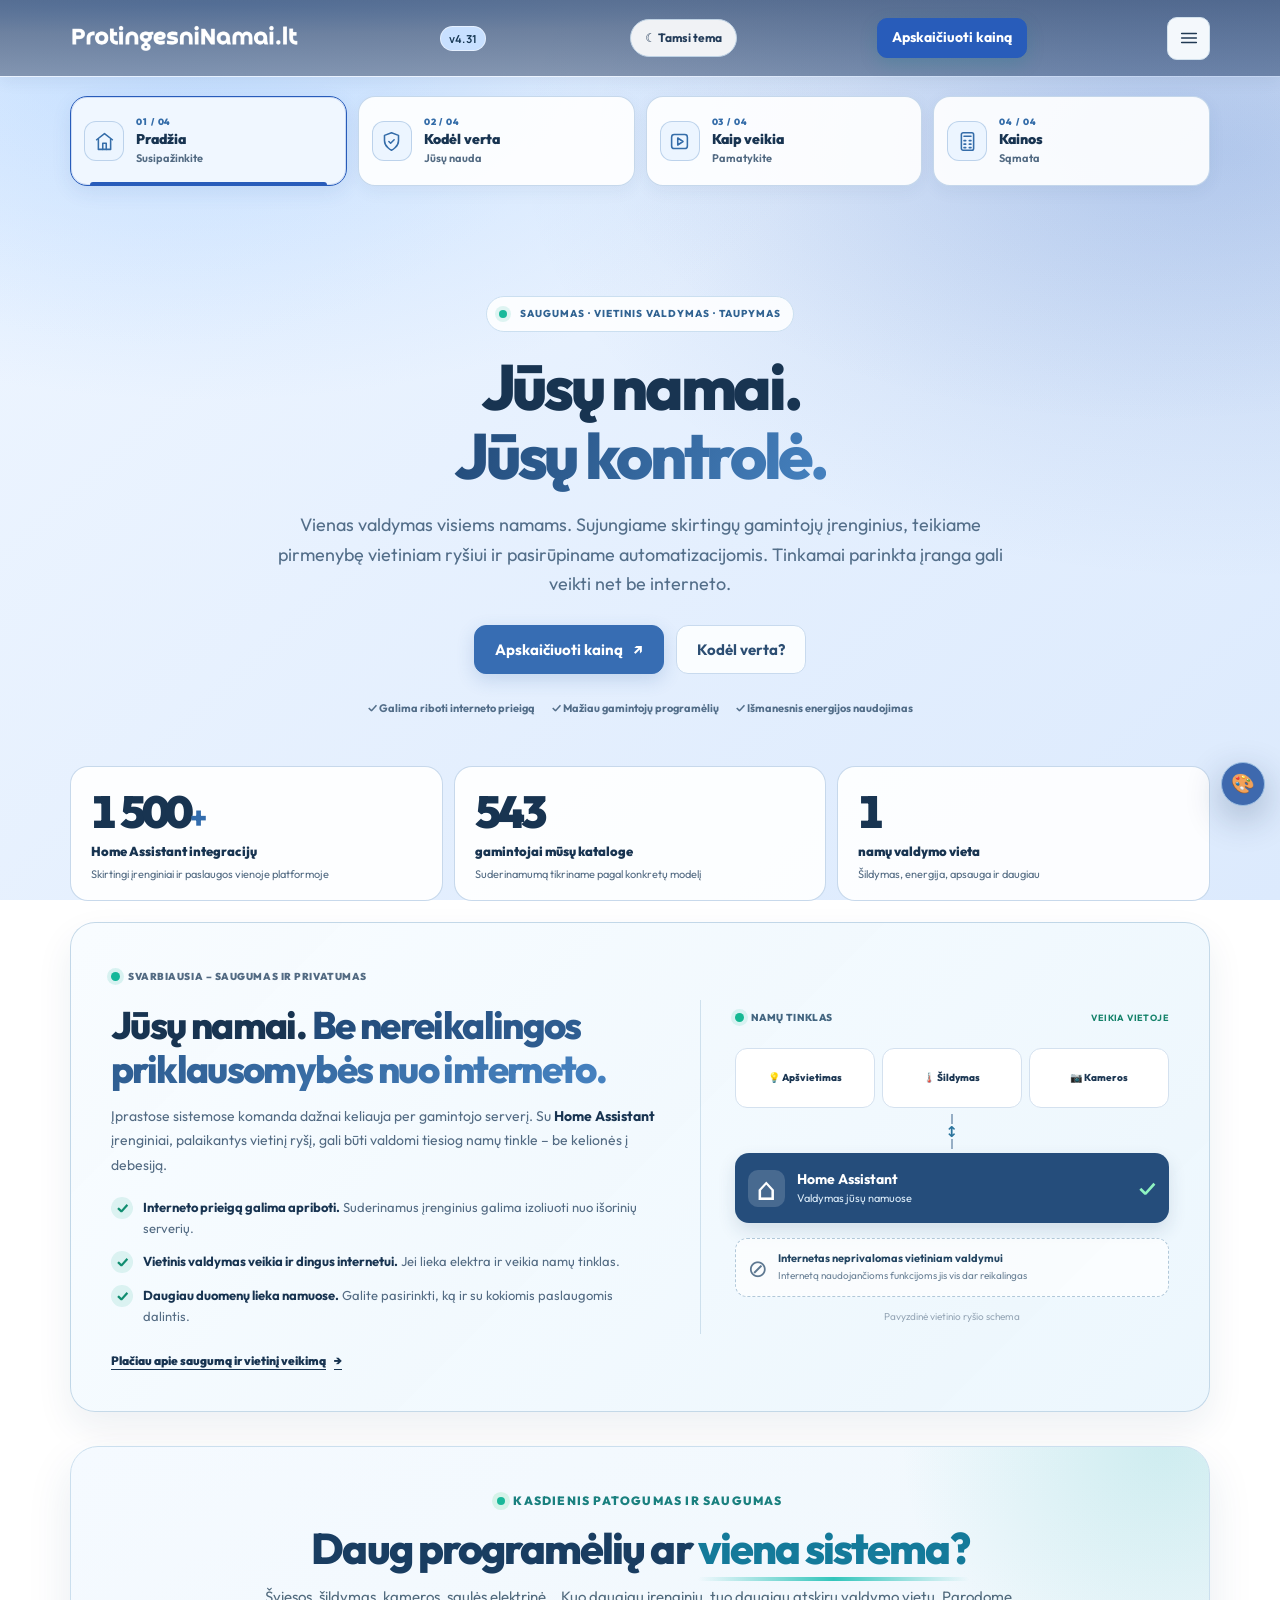
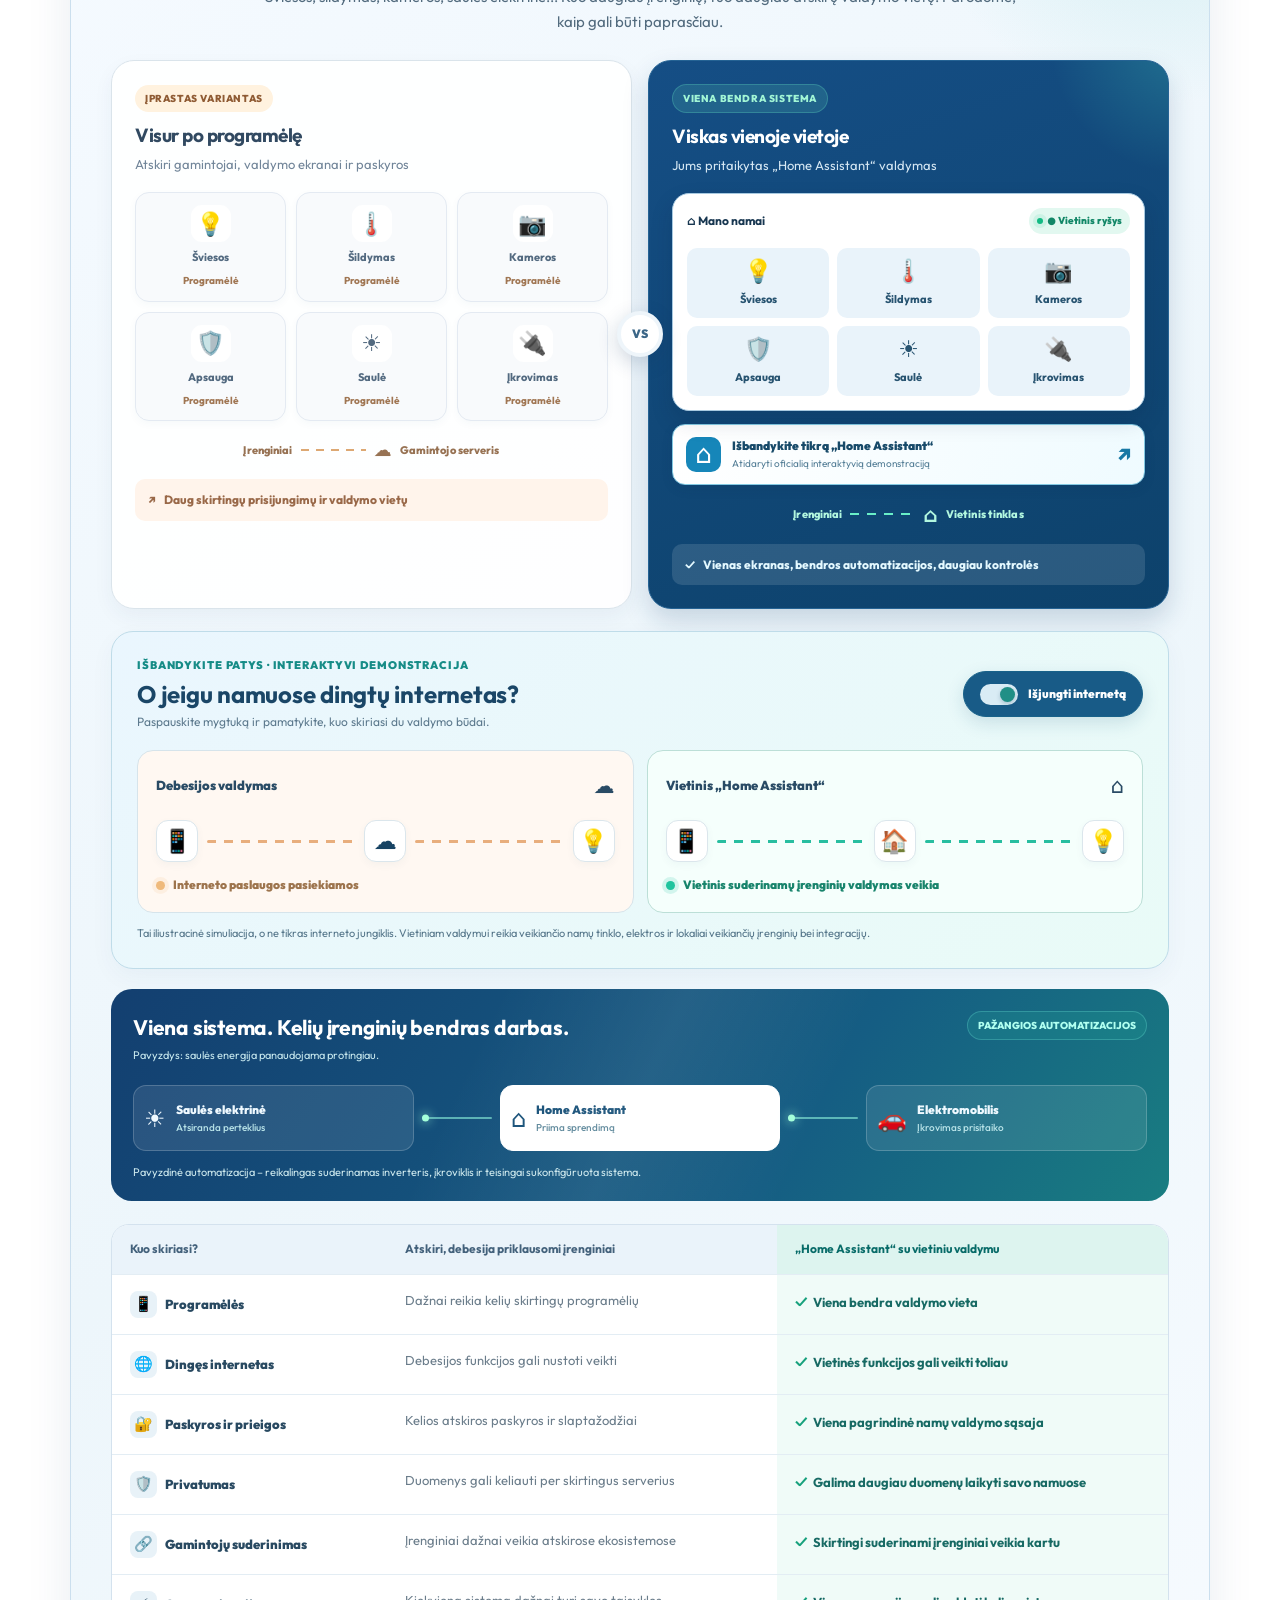
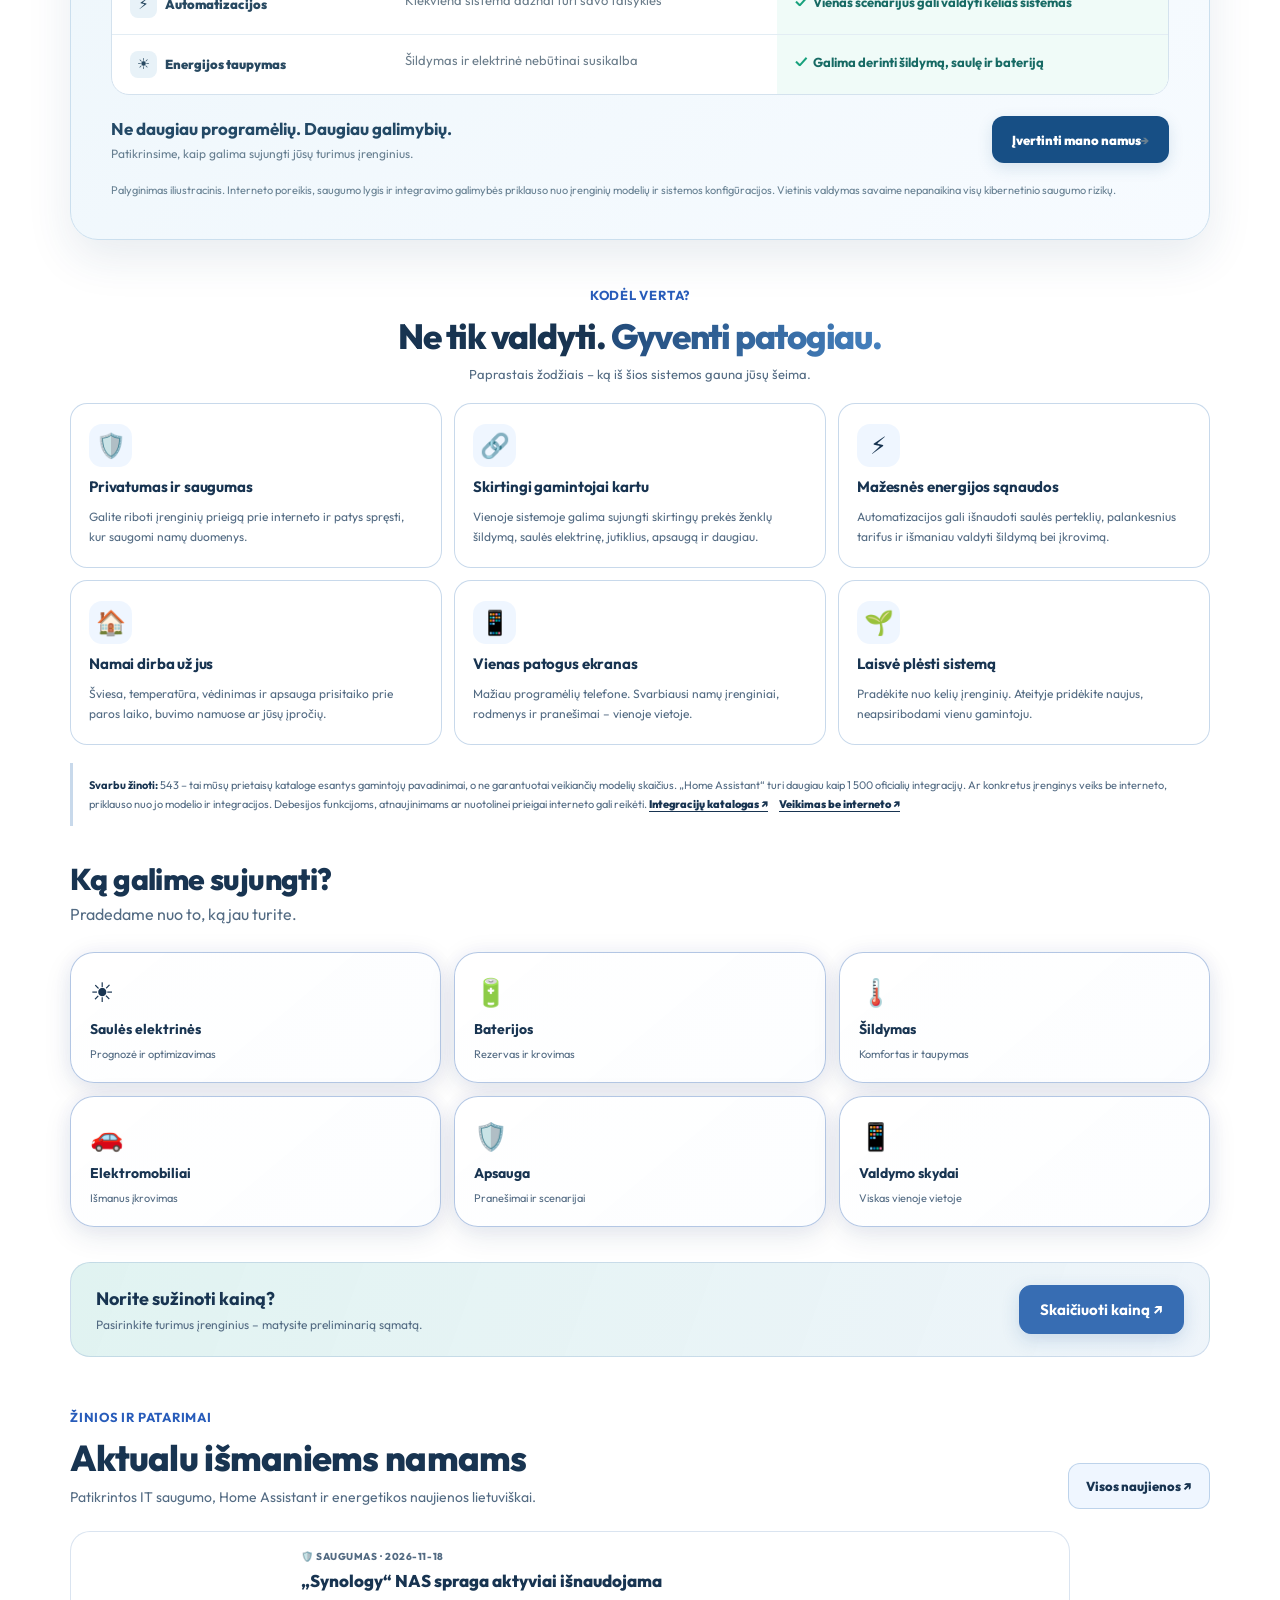
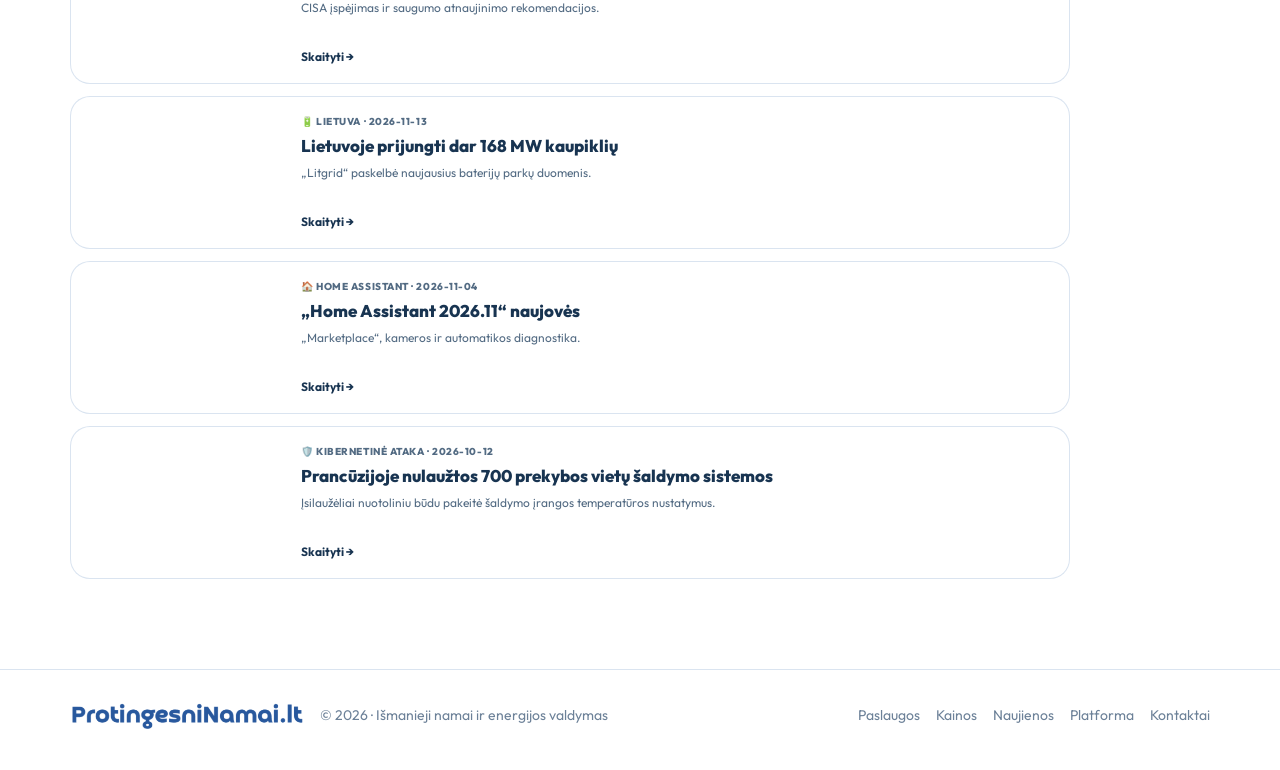
==== commit d97ae55c: "Atkurti trūkstamus ir spalvotus gamintojų ženklus skaičiuoklėje" ====
--- a/index.html
+++ b/index.html
@@ -8,16 +8,16 @@
 <link rel="preconnect" href="https://fonts.googleapis.com">
 <link rel="preconnect" href="https://fonts.gstatic.com" crossorigin>
 <link href="https://fonts.googleapis.com/css2?family=Manrope:wght@400;500;600;700;800&family=Quicksand:wght@600;700&display=swap" rel="stylesheet" media="print" onload="this.media='all'">
-<link rel="stylesheet" href="site.css?v=4.30">
+<link rel="stylesheet" href="site.css?v=4.31">
 <!-- GitHub Pages redeploy trigger 2026-11-20; no UI changes. -->
-<script defer src="site.js?v=4.30"></script>
+<script defer src="site.js?v=4.31"></script>
 </head>
 <body>
 <div id="pn-scroll-progress" aria-hidden="true"></div>
 
 <header>
   <div class="wrap nav">
-    <a href="#pradzia" class="logo" aria-label="ProtingesniNamai.lt – pradžia"><img class="logo-img pn-logo-wordmark" src="assets/wordmark.webp" width="914" height="108" alt="ProtingesniNamai.lt" decoding="async"></a><span class="site-version" title="Svetainės versija">v4.30</span><button type="button" id="v14-theme-toggle" class="v14-theme" aria-pressed="false" title="Perjungti šviesią arba tamsią temą">☾ Tamsi tema</button>
+    <a href="#pradzia" class="logo" aria-label="ProtingesniNamai.lt – pradžia"><img class="logo-img pn-logo-wordmark" src="assets/wordmark.webp" width="914" height="108" alt="ProtingesniNamai.lt" decoding="async"></a><span class="site-version" title="Svetainės versija">v4.31</span><button type="button" id="v14-theme-toggle" class="v14-theme" aria-pressed="false" title="Perjungti šviesią arba tamsią temą">☾ Tamsi tema</button>
     <nav class="links pn-full-menu" id="links" aria-label="Visi svetainės skyriai">
 <div class="pn-full-menu-title"><span>MENIU</span><strong>Kur norėtumėte pradėti?</strong></div>
 <div class="pn-menu-group"><div class="pn-menu-heading">SUSIPAŽINKITE</div>
--- a/site.css
+++ b/site.css
@@ -1817,18 +1817,18 @@
 #p-skaiciuotuvas .brand-choice .brandmark{width:100%}
 #p-skaiciuotuvas .brandmark .pn-brand-art{
   display:inline-flex;position:relative;align-items:center;justify-content:center;
-  flex:none;width:28px;height:24px;
-}
-#p-skaiciuotuvas .brandmark .pn-brand-art.has-logo{width:auto;min-width:24px}
+  flex:none;width:40px;height:26px;
+}
+#p-skaiciuotuvas .brandmark .pn-brand-art:has(.brand-fallback:empty):not(.has-logo){display:none}
 #p-skaiciuotuvas .brandmark .pn-brand-art>img{
-  position:absolute;width:auto;height:24px;max-width:52px;object-fit:contain;
+  position:absolute;width:100%;height:100%;object-fit:contain;
 }
 #p-skaiciuotuvas .brandmark .pn-brand-art.has-logo>img{position:static}
 #p-skaiciuotuvas .brandmark .brand-fallback{color:var(--tx2)}
 #p-skaiciuotuvas .brandmark .brand-fallback .i{width:18px;height:18px}
-body.v14-dark #p-skaiciuotuvas .pn-brand-monochrome{filter:invert(1)}
+
 @media(max-width:580px){
-  #p-skaiciuotuvas .brandmark .pn-brand-art>img{height:21px;max-width:42px}
+  #p-skaiciuotuvas .brandmark .pn-brand-art{width:34px;height:23px}
 }
 
 /* v4.16: realistiškos planšetės su naudotojo Premium skydelio vizualizacija. */
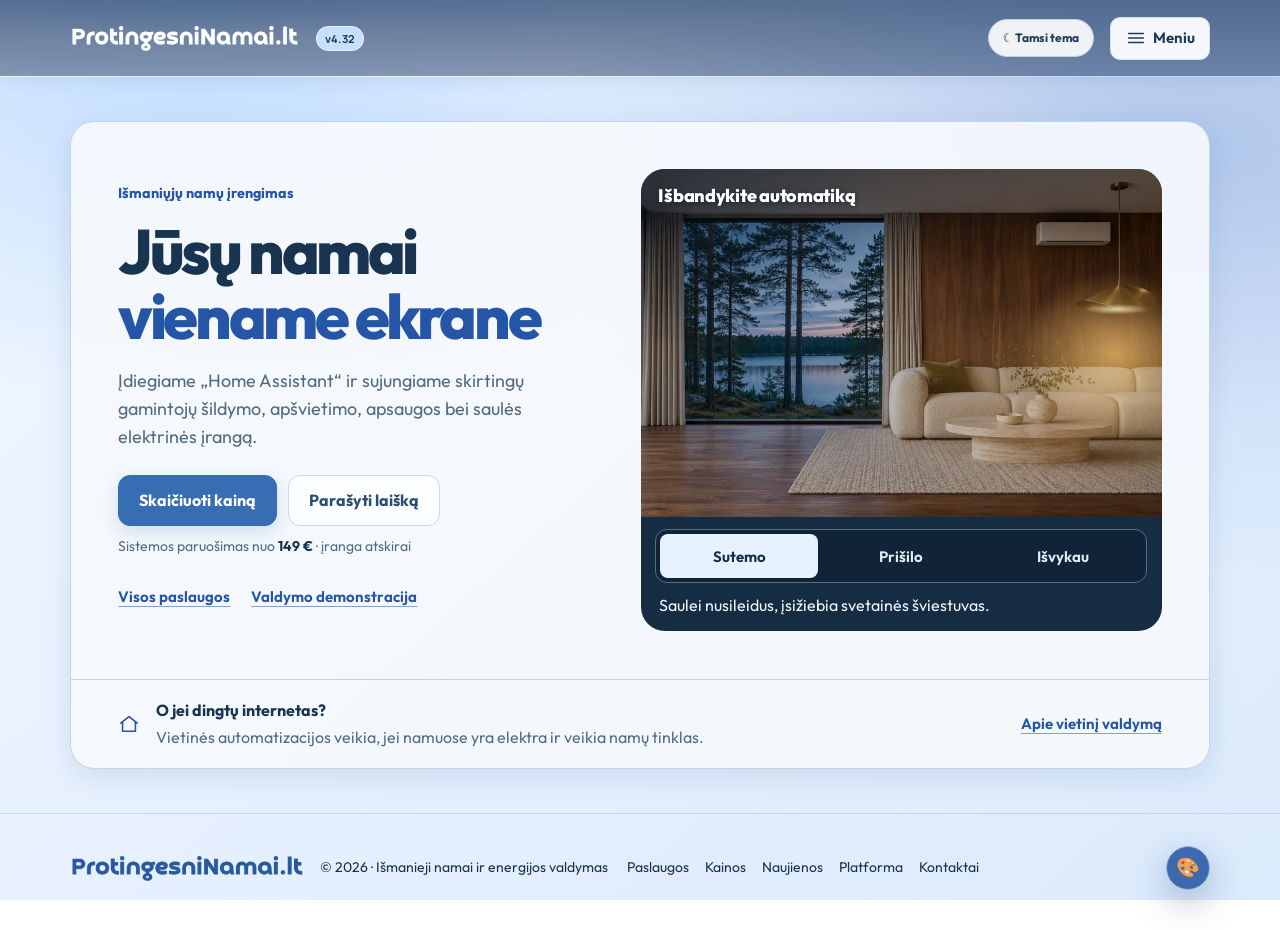
==== commit 93b6fbdd: "Trumpa pradžia su trimis kambario automatikos pavyzdžiais" ====
--- a/index.html
+++ b/index.html
@@ -8,16 +8,16 @@
 <link rel="preconnect" href="https://fonts.googleapis.com">
 <link rel="preconnect" href="https://fonts.gstatic.com" crossorigin>
 <link href="https://fonts.googleapis.com/css2?family=Manrope:wght@400;500;600;700;800&family=Quicksand:wght@600;700&display=swap" rel="stylesheet" media="print" onload="this.media='all'">
-<link rel="stylesheet" href="site.css?v=4.31">
+<link rel="stylesheet" href="site.css?v=4.32">
 <!-- GitHub Pages redeploy trigger 2026-11-20; no UI changes. -->
-<script defer src="site.js?v=4.31"></script>
+<script defer src="site.js?v=4.32"></script>
 </head>
 <body>
 <div id="pn-scroll-progress" aria-hidden="true"></div>
 
 <header>
   <div class="wrap nav">
-    <a href="#pradzia" class="logo" aria-label="ProtingesniNamai.lt – pradžia"><img class="logo-img pn-logo-wordmark" src="assets/wordmark.webp" width="914" height="108" alt="ProtingesniNamai.lt" decoding="async"></a><span class="site-version" title="Svetainės versija">v4.31</span><button type="button" id="v14-theme-toggle" class="v14-theme" aria-pressed="false" title="Perjungti šviesią arba tamsią temą">☾ Tamsi tema</button>
+    <a href="#pradzia" class="logo" aria-label="ProtingesniNamai.lt – pradžia"><img class="logo-img pn-logo-wordmark" src="assets/wordmark.webp" width="914" height="108" alt="ProtingesniNamai.lt" decoding="async"></a><span class="site-version" title="Svetainės versija">v4.32</span><button type="button" id="v14-theme-toggle" class="v14-theme" aria-pressed="false" title="Perjungti šviesią arba tamsią temą">☾ Tamsi tema</button>
     <nav class="links pn-full-menu" id="links" aria-label="Visi svetainės skyriai">
 <div class="pn-full-menu-title"><span>MENIU</span><strong>Kur norėtumėte pradėti?</strong></div>
 <div class="pn-menu-group"><div class="pn-menu-heading">SUSIPAŽINKITE</div>
@@ -40,7 +40,7 @@
 </div>
 </nav>
     <a href="#skaiciuotuvas" class="btn btn-p btn-sm btn-cta">Apskaičiuoti kainą</a>
-    <button type="button" class="menu-btn" id="menuBtn" aria-label="Atidaryti meniu" aria-controls="links" aria-expanded="false"><svg class="i" viewBox="0 0 24 24"><path d="M4 7h16M4 12h16M4 17h16"/></svg></button>
+    <button type="button" class="menu-btn" id="menuBtn" aria-label="Atidaryti meniu" aria-controls="links" aria-expanded="false"><svg class="i" aria-hidden="true" viewBox="0 0 24 24"><path d="M4 7h16M4 12h16M4 17h16"/></svg><span class="home-menu-label">Meniu</span></button>
   </div>
 </header>
 
@@ -54,211 +54,58 @@
 
 <div id="service-tools-status" role="status" hidden></div>
 <!-- ============ PRADŽIA ============ -->
-<section class="page" id="p-pradzia">
+<section class="page" id="p-pradzia" aria-labelledby="home-title">
 <script>if (!location.hash || location.hash === '#pradzia') document.currentScript.parentElement.classList.add('on');</script>
-
-<div class="v17-hero">
- <div class="v17-hero-copy">
-  <span class="v17-kicker"><span class="v17-dot"></span> SAUGUMAS · VIETINIS VALDYMAS · TAUPYMAS</span>
-  <h1>Jūsų namai.<br><span class="grad-tx">Jūsų kontrolė.</span></h1>
-  <p>Vienas valdymas visiems namams. Sujungiame skirtingų gamintojų įrenginius, teikiame pirmenybę vietiniam ryšiui ir pasirūpiname automatizacijomis. Tinkamai parinkta įranga gali veikti net be interneto.</p>
-  <div class="v17-actions"><a href="#skaiciuotuvas" class="btn btn-p">Apskaičiuoti kainą <span aria-hidden="true">↗</span></a><a href="#privalumai" class="btn btn-g">Kodėl verta?</a></div>
-  <div class="v17-trust"><span>✓ Galima riboti interneto prieigą</span><span>✓ Mažiau gamintojų programėlių</span><span>✓ Išmanesnis energijos naudojimas</span></div>
- </div>
-
-</div>
-
-
-<section class="pn-benefits-2026" aria-labelledby="pn-benefits-title">
-  <div class="pn-bstats" aria-label="Home Assistant galimybės ir mūsų katalogas">
-    <div class="pn-bstat">
-      <strong>1 500<span>+</span></strong>
-      <span>Home Assistant integracijų</span>
-      <small>Skirtingi įrenginiai ir paslaugos vienoje platformoje</small>
-    </div>
-    <div class="pn-bstat">
-      <strong>543</strong>
-      <span>gamintojai mūsų kataloge</span>
-      <small>Suderinamumą tikriname pagal konkretų modelį</small>
-    </div>
-    <div class="pn-bstat">
-      <strong>1</strong>
-      <span>namų valdymo vieta</span>
-      <small>Šildymas, energija, apsauga ir daugiau</small>
-    </div>
-  </div>
-
-  <div class="pn-safety-showcase">
-    <div class="pn-safety-copy">
-      <span class="pn-b-eyebrow"><span class="pn-b-dot"></span> SVARBIAUSIA – SAUGUMAS IR PRIVATUMAS</span>
-      <h2 id="pn-benefits-title">Jūsų namai. <span class="grad-tx">Be nereikalingos priklausomybės nuo interneto.</span></h2>
-      <p>Įprastose sistemose komanda dažnai keliauja per gamintojo serverį. Su <strong>Home Assistant</strong> įrenginiai, palaikantys vietinį ryšį, gali būti valdomi tiesiog namų tinkle – be kelionės į debesiją.</p>
-      <ul class="pn-safety-checks">
-        <li><span aria-hidden="true">✓</span><span><strong>Interneto prieigą galima apriboti.</strong> Suderinamus įrenginius galima izoliuoti nuo išorinių serverių.</span></li>
-        <li><span aria-hidden="true">✓</span><span><strong>Vietinis valdymas veikia ir dingus internetui.</strong> Jei lieka elektra ir veikia namų tinklas.</span></li>
-        <li><span aria-hidden="true">✓</span><span><strong>Daugiau duomenų lieka namuose.</strong> Galite pasirinkti, ką ir su kokiomis paslaugomis dalintis.</span></li>
-      </ul>
-      <a class="pn-safety-link" href="#privalumai">Plačiau apie saugumą ir vietinį veikimą <span aria-hidden="true">→</span></a>
-    </div>
-    <div class="pn-safety-diagram" role="img" aria-label="Vietinio valdymo principas: įrenginiai jungiasi per namų tinklą prie Home Assistant. Išorinį interneto ryšį galima apriboti.">
-      <div class="pn-sdiag-top"><span class="pn-sdiag-led"></span> NAMŲ TINKLAS <strong>VEIKIA VIETOJE</strong></div>
-      <div class="pn-sdiag-devices">
-        <span>💡 Apšvietimas</span><span>🌡️ Šildymas</span><span>📷 Kameros</span>
+  <div class="home-landing">
+    <div class="home-layout">
+      <div class="home-intro">
+        <p class="home-service">Išmaniųjų namų įrengimas</p>
+        <h1 id="home-title">Jūsų namai <span>viename ekrane</span></h1>
+        <p class="home-summary">Įdiegiame „Home Assistant“ ir sujungiame skirtingų gamintojų šildymo, apšvietimo, apsaugos bei saulės elektrinės įrangą.</p>
+        <div class="home-actions">
+          <a class="btn btn-p" href="#skaiciuotuvas">Skaičiuoti kainą</a>
+          <a class="btn btn-g" href="mailto:info@protingesninamai.lt">Parašyti laišką</a>
+        </div>
+        <p class="home-price">Sistemos paruošimas nuo <strong>149 €</strong> · įranga atskirai</p>
+        <nav class="home-links" aria-label="Paslaugos ir demonstracija">
+          <a href="#paslaugos">Visos paslaugos</a>
+          <a href="#valdymo-skydelis">Valdymo demonstracija</a>
+        </nav>
       </div>
-      <div class="pn-sdiag-connect" aria-hidden="true"><span></span><i>↕</i><span></span></div>
-      <div class="pn-sdiag-hub"><span class="pn-sdiag-hub-icon" aria-hidden="true">⌂</span><div><strong>Home Assistant</strong><small>Valdymas jūsų namuose</small></div><b class="pn-sdiag-ok">✓</b></div>
-      <div class="pn-sdiag-internet"><span aria-hidden="true">⊘</span><div><strong>Internetas neprivalomas vietiniam valdymui</strong><small>Internetą naudojančioms funkcijoms jis vis dar reikalingas</small></div></div>
-      <div class="pn-sdiag-foot">Pavyzdinė vietinio ryšio schema</div>
-    </div>
-  </div>
-
-
-<!-- PN_COMPARE_LOCAL_V1 -->
-<section class="pn-compare-showcase" id="palyginimas" aria-labelledby="pn-compare-title">
-  <div class="pn-compare-head">
-    <span class="pn-compare-eyebrow">KASDIENIS PATOGUMAS IR SAUGUMAS</span>
-    <h2 id="pn-compare-title">Daug programėlių ar <em>viena sistema?</em></h2>
-    <p>Šviesos, šildymas, kameros, saulės elektrinė... Kuo daugiau įrenginių, tuo daugiau atskirų valdymo vietų. Parodome, kaip gali būti paprasčiau.</p>
-  </div>
-  <div class="pn-compare-visual">
-    <article class="pn-compare-panel pn-compare-old">
-      <span class="pn-compare-tag">ĮPRASTAS VARIANTAS</span>
-      <h3>Visur po programėlę</h3>
-      <p>Atskiri gamintojai, valdymo ekranai ir paskyros</p>
-      <div class="pn-compare-apps" aria-label="Šešių atskirų įrenginių programėlių pavyzdys">
-        <div class="pn-compare-app"><span aria-hidden="true">💡</span>Šviesos<small>Programėlė</small></div>
-        <div class="pn-compare-app"><span aria-hidden="true">🌡️</span>Šildymas<small>Programėlė</small></div>
-        <div class="pn-compare-app"><span aria-hidden="true">📷</span>Kameros<small>Programėlė</small></div>
-        <div class="pn-compare-app"><span aria-hidden="true">🛡️</span>Apsauga<small>Programėlė</small></div>
-        <div class="pn-compare-app"><span aria-hidden="true">☀️</span>Saulė<small>Programėlė</small></div>
-        <div class="pn-compare-app"><span aria-hidden="true">🔌</span>Įkrovimas<small>Programėlė</small></div>
+
+      <section class="home-demo" aria-labelledby="home-demo-title">
+        <h2 id="home-demo-title">Išbandykite automatiką</h2>
+        <div class="home-room" aria-hidden="true">
+          <img class="home-room-photo" src="assets/svetaine.webp" alt="" width="840" height="560" decoding="async">
+          <div class="home-lamplight"></div>
+          <div class="home-cool-air"><i></i><i></i><i></i></div>
+          <img class="home-robot" src="kambarys/robotas.webp" alt="" width="300" height="146" decoding="async">
+        </div>
+        <fieldset class="home-choices">
+          <legend class="home-sr-only">Pasirinkite, kas vyksta namuose</legend>
+          <label><input type="radio" name="home-scene" value="dusk" aria-describedby="home-dusk-result" checked><span>Sutemo</span></label>
+          <label><input type="radio" name="home-scene" value="warm" aria-describedby="home-warm-result"><span>Prišilo</span></label>
+          <label><input type="radio" name="home-scene" value="away" aria-describedby="home-away-result"><span>Išvykau</span></label>
+        </fieldset>
+        <div class="home-results" role="status" aria-atomic="true">
+          <p id="home-dusk-result">Saulei nusileidus, įsižiebia svetainės šviestuvas.</p>
+          <p id="home-warm-result">Temperatūrai pakilus virš 25 °C, įsijungia vėsinimas.</p>
+          <p id="home-away-result">Išėjus paskutiniam žmogui, robotas pradeda plauti grindis.</p>
+        </div>
+      </section>
+    </div>
+
+    <aside class="home-local" aria-label="Vietinis valdymas">
+      <span class="home-local-icon" data-ic="home" aria-hidden="true"></span>
+      <div>
+        <strong>O jei dingtų internetas?</strong>
+        <p>Vietinės automatizacijos veikia, jei namuose yra elektra ir veikia namų tinklas.</p>
       </div>
-      <div class="pn-cmp-cloud-route" aria-label="Atskiri įrenginiai gali priklausyti nuo debesijos"><span>Įrenginiai</span><i aria-hidden="true"></i><b aria-hidden="true">☁️</b><span>Gamintojo serveris</span></div>
-      <div class="pn-compare-foot"><span aria-hidden="true">↗</span> Daug skirtingų prisijungimų ir valdymo vietų</div>
-    </article>
-    <span class="pn-compare-vs" aria-hidden="true">VS</span>
-    <article class="pn-compare-panel pn-compare-new">
-      <span class="pn-compare-tag">VIENA BENDRA SISTEMA</span>
-      <h3>Viskas vienoje vietoje</h3>
-      <p>Jums pritaikytas „Home Assistant“ valdymas</p>
-      <div class="pn-compare-dashboard" aria-label="Vieno namų valdymo ekrano pavyzdys">
-        <div class="pn-compare-dash-top"><strong>⌂ Mano namai</strong><span>● Vietinis ryšys</span></div>
-        <div class="pn-compare-dash-grid">
-          <span><b aria-hidden="true">💡</b>Šviesos</span>
-          <span><b aria-hidden="true">🌡️</b>Šildymas</span>
-          <span><b aria-hidden="true">📷</b>Kameros</span>
-          <span><b aria-hidden="true">🛡️</b>Apsauga</span>
-          <span><b aria-hidden="true">☀️</b>Saulė</span>
-          <span><b aria-hidden="true">🔌</b>Įkrovimas</span>
-        </div>
-      </div>
-      <a class="pn-ha-real-demo-link" href="https://demo.home-assistant.io/#/lovelace/home" target="_blank" rel="noopener noreferrer" aria-label="Išbandyti oficialią Home Assistant demonstraciją (atsidaro naujame lange)">
-        <span class="pn-ha-real-demo-mark" aria-hidden="true">⌂</span>
-        <span class="pn-ha-real-demo-text"><strong>Išbandykite tikrą „Home Assistant“</strong><small>Atidaryti oficialią interaktyvią demonstraciją</small></span>
-        <span class="pn-ha-real-demo-arrow" aria-hidden="true">↗</span>
-      </a>
-      <div class="pn-cmp-local-route" aria-label="Suderinami įrenginiai jungiami vietiniame tinkle"><span>Įrenginiai</span><i aria-hidden="true"></i><b aria-hidden="true">⌂</b><span>Vietinis tinklas</span></div>
-      <div class="pn-compare-foot"><span aria-hidden="true">✓</span> Vienas ekranas, bendros automatizacijos, daugiau kontrolės</div>
-    </article>
-  </div>
-
-<!-- PN_COMPARE_MOTION_V2 -->
-<section class="pn-cmp-internet-demo" aria-labelledby="pn-cmp-demo-title" data-offline="0">
- <div class="pn-cmp-demo-heading">
-  <div>
-   <span class="pn-cmp-demo-kicker">IŠBANDYKITE PATYS · INTERAKTYVI DEMONSTRACIJA</span>
-   <h3 id="pn-cmp-demo-title">O jeigu namuose dingtų internetas?</h3>
-   <p>Paspauskite mygtuką ir pamatykite, kuo skiriasi du valdymo būdai.</p>
-  </div>
-  <button type="button" class="pn-cmp-internet-toggle" aria-pressed="false" aria-controls="pn-cmp-demo-states">
-   <span class="pn-cmp-switch-track" aria-hidden="true"><span class="pn-cmp-switch-thumb"></span></span>
-   <span class="pn-cmp-toggle-label">Išjungti internetą</span>
-  </button>
- </div>
- <div class="pn-cmp-network-grid" id="pn-cmp-demo-states">
-  <div class="pn-cmp-net-card">
-   <div class="pn-cmp-net-label"><span>Debesijos valdymas</span><b aria-hidden="true">☁️</b></div>
-   <div class="pn-cmp-net-flow" aria-hidden="true"><span>📱</span><i></i><span>☁️</span><i></i><span>💡</span></div>
-   <div class="pn-cmp-net-status" data-net-cloud role="status">Interneto paslaugos pasiekiamos</div>
-  </div>
-  <div class="pn-cmp-net-card">
-   <div class="pn-cmp-net-label"><span>Vietinis „Home Assistant“</span><b aria-hidden="true">⌂</b></div>
-   <div class="pn-cmp-net-flow" aria-hidden="true"><span>📱</span><i></i><span>🏠</span><i></i><span>💡</span></div>
-   <div class="pn-cmp-net-status" data-net-local role="status">Vietinis suderinamų įrenginių valdymas veikia</div>
-  </div>
- </div>
- <p class="pn-cmp-demo-note">Tai iliustracinė simuliacija, o ne tikras interneto jungiklis. Vietiniam valdymui reikia veikiančio namų tinklo, elektros ir lokaliai veikiančių įrenginių bei integracijų.</p>
-</section>
-<div class="pn-cmp-energy" aria-label="Kaip saulės elektrinė, Home Assistant ir automobilio įkrovimas gali veikti kartu">
- <div class="pn-cmp-energy-head"><div><h3>Viena sistema. Kelių įrenginių bendras darbas.</h3><p>Pavyzdys: saulės energija panaudojama protingiau.</p></div><span>PAŽANGIOS AUTOMATIZACIJOS</span></div>
- <div class="pn-cmp-energy-track">
-   <div class="pn-cmp-energy-node"><b aria-hidden="true">☀️</b><span>Saulės elektrinė<small>Atsiranda perteklius</small></span></div>
-   <i class="pn-cmp-energy-link" aria-hidden="true"></i>
-   <div class="pn-cmp-energy-node pn-cmp-energy-hub"><b aria-hidden="true">⌂</b><span>Home Assistant<small>Priima sprendimą</small></span></div>
-   <i class="pn-cmp-energy-link" aria-hidden="true"></i>
-   <div class="pn-cmp-energy-node"><b aria-hidden="true">🚗</b><span>Elektromobilis<small>Įkrovimas prisitaiko</small></span></div>
- </div>
- <p class="pn-cmp-energy-caption">Pavyzdinė automatizacija – reikalingas suderinamas inverteris, įkroviklis ir teisingai sukonfigūruota sistema.</p>
-</div>
-<!-- /PN_COMPARE_MOTION_V2 -->
-
-  <div class="pn-compare-table-wrap">
-    <table class="pn-compare-table">
-      <thead><tr><th scope="col">Kuo skiriasi?</th><th scope="col">Atskiri, debesija priklausomi įrenginiai</th><th scope="col">„Home Assistant“ su vietiniu valdymu</th></tr></thead>
-      <tbody><tr><th scope="row"><span class="pn-compare-row-icon" aria-hidden="true">📱</span>Programėlės</th><td data-label="Atskiri įrenginiai">Dažnai reikia kelių skirtingų programėlių</td><td data-label="Vietinė sistema"><span class="pn-compare-tick" aria-hidden="true">✓</span>Viena bendra valdymo vieta</td></tr>
-<tr><th scope="row"><span class="pn-compare-row-icon" aria-hidden="true">🌐</span>Dingęs internetas</th><td data-label="Atskiri įrenginiai">Debesijos funkcijos gali nustoti veikti</td><td data-label="Vietinė sistema"><span class="pn-compare-tick" aria-hidden="true">✓</span>Vietinės funkcijos gali veikti toliau</td></tr>
-<tr><th scope="row"><span class="pn-compare-row-icon" aria-hidden="true">🔐</span>Paskyros ir prieigos</th><td data-label="Atskiri įrenginiai">Kelios atskiros paskyros ir slaptažodžiai</td><td data-label="Vietinė sistema"><span class="pn-compare-tick" aria-hidden="true">✓</span>Viena pagrindinė namų valdymo sąsaja</td></tr>
-<tr><th scope="row"><span class="pn-compare-row-icon" aria-hidden="true">🛡️</span>Privatumas</th><td data-label="Atskiri įrenginiai">Duomenys gali keliauti per skirtingus serverius</td><td data-label="Vietinė sistema"><span class="pn-compare-tick" aria-hidden="true">✓</span>Galima daugiau duomenų laikyti savo namuose</td></tr>
-<tr><th scope="row"><span class="pn-compare-row-icon" aria-hidden="true">🔗</span>Gamintojų suderinimas</th><td data-label="Atskiri įrenginiai">Įrenginiai dažnai veikia atskirose ekosistemose</td><td data-label="Vietinė sistema"><span class="pn-compare-tick" aria-hidden="true">✓</span>Skirtingi suderinami įrenginiai veikia kartu</td></tr>
-<tr><th scope="row"><span class="pn-compare-row-icon" aria-hidden="true">⚡</span>Automatizacijos</th><td data-label="Atskiri įrenginiai">Kiekviena sistema dažnai turi savo taisykles</td><td data-label="Vietinė sistema"><span class="pn-compare-tick" aria-hidden="true">✓</span>Vienas scenarijus gali valdyti kelias sistemas</td></tr>
-<tr><th scope="row"><span class="pn-compare-row-icon" aria-hidden="true">☀️</span>Energijos taupymas</th><td data-label="Atskiri įrenginiai">Šildymas ir elektrinė nebūtinai susikalba</td><td data-label="Vietinė sistema"><span class="pn-compare-tick" aria-hidden="true">✓</span>Galima derinti šildymą, saulę ir bateriją</td></tr></tbody>
-    </table>
-  </div>
-  <div class="pn-compare-ending">
-    <div><strong>Ne daugiau programėlių. Daugiau galimybių.</strong><span>Patikrinsime, kaip galima sujungti jūsų turimus įrenginius.</span></div>
-    <a class="pn-compare-cta" href="#skaiciuotuvas">Įvertinti mano namus <span aria-hidden="true">→</span></a>
-  </div>
-  <p class="pn-compare-disclaimer">Palyginimas iliustracinis. Interneto poreikis, saugumo lygis ir integravimo galimybės priklauso nuo įrenginių modelių ir sistemos konfigūracijos. Vietinis valdymas savaime nepanaikina visų kibernetinio saugumo rizikų.</p>
-</section>
-<!-- /PN_COMPARE_LOCAL_V1 -->
-
-  <div class="pn-bhead">
-    <span class="eyebrow">KODĖL VERTA?</span>
-    <h2>Ne tik valdyti. <span class="grad-tx">Gyventi patogiau.</span></h2>
-    <p>Paprastais žodžiais – ką iš šios sistemos gauna jūsų šeima.</p>
-  </div>
-  <div class="pn-bgrid">
-    <article class="pn-bcard"><span class="pn-bicon" aria-hidden="true">🛡️</span><h3>Privatumas ir saugumas</h3><p>Galite riboti įrenginių prieigą prie interneto ir patys spręsti, kur saugomi namų duomenys.</p></article>
-    <article class="pn-bcard"><span class="pn-bicon" aria-hidden="true">🔗</span><h3>Skirtingi gamintojai kartu</h3><p>Vienoje sistemoje galima sujungti skirtingų prekės ženklų šildymą, saulės elektrinę, jutiklius, apsaugą ir daugiau.</p></article>
-    <article class="pn-bcard"><span class="pn-bicon" aria-hidden="true">⚡</span><h3>Mažesnės energijos sąnaudos</h3><p>Automatizacijos gali išnaudoti saulės perteklių, palankesnius tarifus ir išmaniau valdyti šildymą bei įkrovimą.</p></article>
-    <article class="pn-bcard"><span class="pn-bicon" aria-hidden="true">🏠</span><h3>Namai dirba už jus</h3><p>Šviesa, temperatūra, vėdinimas ir apsauga prisitaiko prie paros laiko, buvimo namuose ar jūsų įpročių.</p></article>
-    <article class="pn-bcard"><span class="pn-bicon" aria-hidden="true">📱</span><h3>Vienas patogus ekranas</h3><p>Mažiau programėlių telefone. Svarbiausi namų įrenginiai, rodmenys ir pranešimai – vienoje vietoje.</p></article>
-    <article class="pn-bcard"><span class="pn-bicon" aria-hidden="true">🌱</span><h3>Laisvė plėsti sistemą</h3><p>Pradėkite nuo kelių įrenginių. Ateityje pridėkite naujus, neapsiribodami vienu gamintoju.</p></article>
-  </div>
-  <p class="pn-bclarity"><strong>Svarbu žinoti:</strong> 543 – tai mūsų prietaisų kataloge esantys gamintojų pavadinimai, o ne garantuotai veikiančių modelių skaičius. „Home Assistant“ turi daugiau kaip 1 500 oficialių integracijų. Ar konkretus įrenginys veiks be interneto, priklauso nuo jo modelio ir integracijos. Debesijos funkcijoms, atnaujinimams ar nuotolinei prieigai interneto gali reikėti. <a href="https://www.home-assistant.io/integrations/" target="_blank" rel="noopener noreferrer">Integracijų katalogas ↗</a> <a href="https://www.home-assistant.io/faq/works-without-internet/" target="_blank" rel="noopener noreferrer">Veikimas be interneto ↗</a></p>
-</section>
-
-<div class="pn-home-services-heading"><h2>Ką galime sujungti?</h2><p>Pradedame nuo to, ką jau turite.</p></div>
-
-<div class="v17-services" aria-label="Mūsų sprendimai">
- <a href="#paslaugos"><span>☀️</span><strong>Saulės elektrinės</strong><small>Prognozė ir optimizavimas</small></a>
- <a href="#paslaugos"><span>🔋</span><strong>Baterijos</strong><small>Rezervas ir krovimas</small></a>
- <a href="#paslaugos"><span>🌡️</span><strong>Šildymas</strong><small>Komfortas ir taupymas</small></a>
- <a href="#paslaugos"><span>🚗</span><strong>Elektromobiliai</strong><small>Išmanus įkrovimas</small></a>
- <a href="#paslaugos"><span>🛡️</span><strong>Apsauga</strong><small>Pranešimai ir scenarijai</small></a>
- <a href="#paslaugos"><span>📱</span><strong>Valdymo skydai</strong><small>Viskas vienoje vietoje</small></a>
-</div>
-<div class="v17-bottom-cta"><div><strong>Norite sužinoti kainą?</strong><span>Pasirinkite turimus įrenginius – matysite preliminarią sąmatą.</span></div><a href="#skaiciuotuvas" class="btn btn-p">Skaičiuoti kainą ↗</a></div>
-<section class="pn-news-home" aria-labelledby="pn-news-home-title">
-<div class="pn-news-home-head"><div><span class="eyebrow">ŽINIOS IR PATARIMAI</span><h2 id="pn-news-home-title">Aktualu išmaniems namams</h2><p>Patikrintos IT saugumo, Home Assistant ir energetikos naujienos lietuviškai.</p></div><a class="pn-news-home-all" href="naujienos/">Visos naujienos ↗</a></div>
-<div class="pn-news-home-grid">
-<a class="pn-news-home-card" href="naujienos/#synology-saugumas"><img loading="lazy" decoding="async" width="320" height="230" src="https://thumb.wikimedia.org/wikipedia/commons/thumb/0/04/Synology_DS213%2B_-_z_dyskami.jpg/960px-Synology_DS213%2B_-_z_dyskami.jpg" alt="Tikras Synology NAS įrenginys"><span class="pn-news-copy"><span class="pn-news-home-type">🛡️ SAUGUMAS · 2026-11-18</span><strong>„Synology“ NAS spraga aktyviai išnaudojama</strong><span class="pn-news-desc">CISA įspėjimas ir saugumo atnaujinimo rekomendacijos.</span><b>Skaityti →</b></span></a>
-<a class="pn-news-home-card" href="naujienos/#litgrid-168mw-2026"><img loading="lazy" decoding="async" width="320" height="230" src="https://thumb.wikimedia.org/wikipedia/commons/thumb/c/c6/Tesvolt_battery_energy_storage_system_Rheineck.jpg/960px-Tesvolt_battery_energy_storage_system_Rheineck.jpg" alt="Iliustracinė tikro baterijų parko nuotrauka"><span class="pn-news-copy"><span class="pn-news-home-type">🔋 LIETUVA · 2026-11-13</span><strong>Lietuvoje prijungti dar 168 MW kaupiklių</strong><span class="pn-news-desc">„Litgrid“ paskelbė naujausius baterijų parkų duomenis.</span><b>Skaityti →</b></span></a>
-<a class="pn-news-home-card" href="naujienos/#home-assistant-2026-11"><img loading="lazy" decoding="async" width="320" height="230" src="https://thumb.wikimedia.org/wikipedia/commons/thumb/d/d8/Home_Assistant_Dashboard.png/960px-Home_Assistant_Dashboard.png" alt="Tikras Home Assistant valdymo skydelis"><span class="pn-news-copy"><span class="pn-news-home-type">🏠 HOME ASSISTANT · 2026-11-04</span><strong>„Home Assistant 2026.11“ naujovės</strong><span class="pn-news-desc">„Marketplace“, kameros ir automatikos diagnostika.</span><b>Skaityti →</b></span></a>
-<a class="pn-news-home-card" href="naujienos/#prancuzijos-prekybos-centru-saldytuvu-ataka-2026"><img loading="lazy" decoding="async" width="320" height="230" src="https://thumb.wikimedia.org/wikipedia/commons/thumb/1/11/FrozenFoodSupermarket.jpg/960px-FrozenFoodSupermarket.jpg" alt="Tikra prekybos centro šaldytuvų eilės nuotrauka, iliustracinė"><span class="pn-news-copy"><span class="pn-news-home-type">🛡️ KIBERNETINĖ ATAKA · 2026-10-12</span><strong>Prancūzijoje nulaužtos 700 prekybos vietų šaldymo sistemos</strong><span class="pn-news-desc">Įsilaužėliai nuotoliniu būdu pakeitė šaldymo įrangos temperatūros nustatymus.</span><b>Skaityti →</b></span></a>
-</div></section>
-
-</section>
+      <a href="#lokalumas">Apie vietinį valdymą</a>
+    </aside>
+  </div>
+</section>
+
 <section class="page pn-journey-page" id="p-privalumai">
 <div class="pn-section-heading"><span class="eyebrow">02 · KODĖL VERTA</span><h1>Kodėl paprastesni namai – protingesni?</h1><p>Svarbiausia ne telefonas su daugiau mygtukų, o namai, kurie patys pasirūpina kasdieniais dalykais.</p></div>
 <section class="pn-local" id="lokalumas" aria-label="Kodėl vietiniai išmanieji namai">
@@ -268,7 +115,7 @@
 <article class="pn-local-card"><span class="pn-local-icon">🛡️</span><h3>Privatumas pagal nutylėjimą</h3><p>Vietinius įrenginius galima atskirti nuo interneto, riboti jų išorinį ryšį ir duomenis laikyti savo Home Assistant sistemoje.</p><strong>Daugiau kontrolės</strong></article>
 <article class="pn-local-card"><span class="pn-local-icon">⚡</span><h3>Reali pridėtinė vertė</h3><p>Saulės elektrinė, baterija, šildymas ir elektromobilis veikia kartu: naudoja perteklių, prisitaiko prie poreikio ir padeda mažinti sąnaudas.</p><strong>Ne vien programėlė</strong></article>
 </div>
-<div class="pn-local-compare"><div><span class="pn-local-label">Įprasta debesų sistema</span><strong>Įrenginys → internetas → gamintojo serveris → programėlė</strong><small>Veikimas gali priklausyti nuo ryšio, paskyros ir paslaugos teikėjo.</small></div><div class="pn-local-arrow">→</div><div><span class="pn-local-label">Mūsų prioritetas</span><strong>Įrenginys → namų tinklas → Home Assistant</strong><small>Vietinis valdymas ir automatizacijos, kai tai leidžia konkretus įrenginys.</small></div></div>
+<div class="pn-local-compare" id="palyginimas"><div><span class="pn-local-label">Įprasta debesų sistema</span><strong>Įrenginys → internetas → gamintojo serveris → programėlė</strong><small>Veikimas gali priklausyti nuo ryšio, paskyros ir paslaugos teikėjo.</small></div><div class="pn-local-arrow">→</div><div><span class="pn-local-label">Mūsų prioritetas</span><strong>Įrenginys → namų tinklas → Home Assistant</strong><small>Vietinis valdymas ir automatizacijos, kai tai leidžia konkretus įrenginys.</small></div></div>
 <div class="pn-local-note">🔎 <strong>Prieš diegdami patikriname suderinamumą.</strong> Kai kuriems įrenginiams reikia debesijos autentifikavimo, nuotolinių paslaugų arba interneto atnaujinimams. Interneto prieigą ribojame tik įvertinę, kas veiks be jos.</div>
 <div class="pn-local-cta"><span>Norite sužinoti, kuriuos jūsų įrenginius galima valdyti lokaliai?</span><a href="#skaiciuotuvas" class="btn btn-p">Įvertinti sistemą ↗</a></div>
 </section>
@@ -283,6 +130,8 @@
 <div class="pn-section-heading"><span class="eyebrow">03 · KAIP VEIKIA</span><h1>Įrenginiai tariasi tarpusavyje.</h1><p>Saulė, šildymas, baterija ir automobilis matomi vienoje vietoje. Sistema gali priimti sprendimus pagal realias sąlygas.</p></div>
 
 
+<iframe id="pn-room-demo" title="Svetainė prie ežero – interaktyvus kambarys" loading="lazy" data-src="kambarys/index.html" style="display:block;width:100%;height:680px;border:0;margin:24px 0"></iframe>
+<script src="kambarys/embed.js" defer></script>
 <!-- PN_HA_DEVICE_PREVIEW_V3 — official demo in phone/tablet/wall-display device shells -->
 <section class="pn-device-showcase" id="pn-ha-demo-embed" aria-label="Oficialus Home Assistant demo skirtinguose ekranuose">
   <div class="pn-device-head">
@@ -680,12 +529,6 @@
   <div class="wrap foot">
     <div class="footer-brand"><a class="footer-logo" href="#pradzia" aria-label="ProtingesniNamai.lt – į pradžią"><img class="logo-img pn-logo-wordmark" src="assets/wordmark.webp" width="914" height="108" alt="ProtingesniNamai.lt" decoding="async"></a><span>© <span id="yr"></span> · Išmanieji namai ir energijos valdymas</span></div>
     <nav><a href="#paslaugos">Paslaugos</a><a href="#skaiciuotuvas">Kainos</a><a href="naujienos/">Naujienos</a><a href="#platforma">Platforma</a><a href="#kontaktai">Kontaktai</a></nav>
-  </div>
-</footer>
-
-
-
-
 <div class="pn-float-tools" id="pn-float-tools">
 <button type="button" class="pn-float-trigger" id="pn-design-toggle" aria-controls="pn-design-drawer" aria-expanded="false" aria-label="Atidaryti greitą dizaino valdiklį"><span aria-hidden="true">🎨</span><span>Dizainas</span></button>
 <aside class="pn-design-drawer" id="pn-design-drawer" hidden aria-label="Greitas dizaino valdiklis">
@@ -694,16 +537,7 @@
 <details class="pn-design-extra"><summary>⚙ Papildomi nustatymai</summary><div class="pn-design-mini-controls"><label>Šrifto dydis <span id="pn-mini-font-size-out">100 %</span><input id="pn-mini-font-size" type="range" min="85" max="125" step="5" value="100" aria-label="Šrifto dydis"></label><label>Apvalinimas <span id="pn-mini-radius-out">24 px</span><input id="pn-mini-radius" type="range" min="8" max="44" step="2" value="24"></label><label>Efektų galia <span id="pn-mini-intensity-out">48 %</span><input id="pn-mini-intensity" type="range" min="0" max="100" step="5" value="48"></label></div></details>
 <div class="pn-design-drawer-foot"><a href="#dizainas" id="pn-design-full">Visi pasirinkimai ↗</a><button type="button" id="pn-design-reset">Atstatyti</button></div>
 </aside></div>
-
-
-
-
-
-
-
-
-
-
-
+  </div>
+</footer>
 </body>
 </html>
--- a/site.css
+++ b/site.css
@@ -1880,96 +1880,6 @@
   box-shadow:0 5px 14px rgba(8,18,36,.12)!important;
 }
 header .nav{background:transparent!important}
-/* v4.18 – pagrindinio puslapio vertės ir saugumo pristatymas. */
-#p-pradzia .pn-benefits-2026{margin:14px 0 36px}
-#p-pradzia .pn-bstats{display:grid;grid-template-columns:repeat(3,minmax(0,1fr));gap:11px;margin:12px 0 21px}
-#p-pradzia .pn-bstat{background:var(--card);border:1px solid var(--line2);border-radius:18px;padding:20px 20px 18px;min-width:0;display:flex;flex-direction:column;gap:4px}
-#p-pradzia .pn-bstat>strong{font-size:clamp(31px,3.5vw,45px);line-height:1.12;font-weight:900;letter-spacing:-.06em;color:var(--tx);font-variant-numeric:tabular-nums}
-#p-pradzia .pn-bstat>strong span{color:var(--teal);font-size:.66em}
-#p-pradzia .pn-bstat>span{color:var(--tx);font-weight:850;font-size:13px}
-#p-pradzia .pn-bstat>small{font-size:11px;line-height:1.5;color:var(--tx2)}
-#p-pradzia .pn-safety-showcase{display:grid;grid-template-columns:minmax(0,1.25fr) minmax(300px,.95fr);gap:24px;align-items:center;padding:clamp(22px,3.5vw,35px);border:1px solid var(--line2);border-radius:25px;background:linear-gradient(135deg,color-mix(in srgb,var(--card) 90%,var(--pn-accent-soft,#dceaff)),var(--card2));box-shadow:0 14px 42px rgba(25,66,108,.08)}
-#p-pradzia .pn-b-eyebrow{display:inline-flex;align-items:center;gap:8px;font-size:10px;letter-spacing:.055em;color:var(--tx2);font-weight:900}
-#p-pradzia .pn-b-dot{display:inline-block;width:9px;height:9px;flex:none;border-radius:50%;background:#15b79a;box-shadow:0 0 0 4px rgba(21,183,154,.14)}
-#p-pradzia .pn-safety-copy h2{font-size:clamp(25px,3vw,39px);line-height:1.16;letter-spacing:-.042em;margin:15px 0 12px}
-#p-pradzia .pn-safety-copy>p{font-size:14px;line-height:1.75;color:var(--tx2)}
-#p-pradzia .pn-safety-copy>p strong{color:var(--tx)}
-#p-pradzia .pn-safety-checks{list-style:none;display:flex;flex-direction:column;gap:12px;margin:20px 0}
-#p-pradzia .pn-safety-checks li{display:flex;align-items:flex-start;gap:10px;font-size:13px;line-height:1.6;color:var(--tx2)}
-#p-pradzia .pn-safety-checks li>span:first-child{display:inline-flex;align-items:center;justify-content:center;flex:0 0 22px;width:22px;height:22px;background:rgba(21,169,137,.12);border-radius:50%;color:#108d70;font-weight:900}
-#p-pradzia .pn-safety-checks strong{color:var(--tx)}
-#p-pradzia .pn-safety-link{display:inline-flex;gap:8px;align-items:center;color:var(--tx);font-size:12px;font-weight:850;text-decoration:underline;text-underline-offset:4px}
-#p-pradzia .pn-safety-link:hover{color:var(--teal)}
-#p-pradzia .pn-safety-diagram{border-radius:21px;padding:22px 18px;background:linear-gradient(160deg,rgba(226,241,252,.90),rgba(255,255,255,.94));border:1px solid rgba(92,138,174,.21);box-shadow:0 12px 26px rgba(23,55,90,.08);color:#1b3652;min-width:0}
-#p-pradzia .pn-sdiag-top{display:flex;align-items:center;gap:7px;font-size:10px;font-weight:850;letter-spacing:.04em;color:#446681}
-#p-pradzia .pn-sdiag-top strong{margin-left:auto;color:#15826a;font-size:9px}
-#p-pradzia .pn-sdiag-led{width:9px;height:9px;background:#16b893;border-radius:50%;box-shadow:0 0 0 4px rgba(22,184,147,.12)}
-#p-pradzia .pn-sdiag-devices{display:grid;grid-template-columns:repeat(3,minmax(0,1fr));gap:7px;margin:22px 0 2px}
-#p-pradzia .pn-sdiag-devices span{display:grid;place-items:center;text-align:center;font-size:10px;line-height:1.4;font-weight:800;padding:14px 3px;background:white;border:1px solid #d4e1ef;border-radius:12px;min-height:60px}
-#p-pradzia .pn-sdiag-connect{display:flex;align-items:center;justify-content:center;flex-direction:column;height:43px}
-#p-pradzia .pn-sdiag-connect span{height:10px;width:2px;background:#96aec5}
-#p-pradzia .pn-sdiag-connect i{font-style:normal;font-size:15px;line-height:1;color:#2b749d;font-weight:900}
-#p-pradzia .pn-sdiag-hub{display:flex;align-items:center;gap:12px;padding:16px 13px;border-radius:14px;background:#254d7b;color:#fff;box-shadow:0 8px 18px rgba(28,65,103,.14)}
-#p-pradzia .pn-sdiag-hub-icon{display:grid;place-items:center;flex:0 0 37px;width:37px;height:37px;font-size:31px;border-radius:10px;background:rgba(255,255,255,.16);line-height:1}
-#p-pradzia .pn-sdiag-hub div{display:flex;flex-direction:column;min-width:0}
-#p-pradzia .pn-sdiag-hub strong{font-size:14px;color:#fff}
-#p-pradzia .pn-sdiag-hub small{font-size:11px;color:#dcecf9}
-#p-pradzia .pn-sdiag-ok{margin-left:auto;color:#8ff4c1;font-size:20px}
-#p-pradzia .pn-sdiag-internet{display:flex;align-items:center;gap:10px;border:1px dashed #b1c8d9;border-radius:12px;margin-top:15px;padding:12px;background:rgba(255,255,255,.7)}
-#p-pradzia .pn-sdiag-internet>span{font-size:24px;color:#5d7891;line-height:1}
-#p-pradzia .pn-sdiag-internet div{display:flex;flex-direction:column;gap:2px}
-#p-pradzia .pn-sdiag-internet strong{font-size:11px;color:#254763;line-height:1.45}
-#p-pradzia .pn-sdiag-internet small{font-size:10px;color:#6b8297;line-height:1.45}
-#p-pradzia .pn-sdiag-foot{font-size:10px;color:#7b8ea1;text-align:center;margin-top:12px}
-#p-pradzia .pn-bhead{text-align:center;margin:36px auto 19px}
-#p-pradzia .pn-bhead h2{font-size:clamp(24px,3.2vw,35px);line-height:1.2;letter-spacing:-.035em;margin:8px 0 7px}
-#p-pradzia .pn-bhead p{font-size:13px;color:var(--tx2)}
-#p-pradzia .pn-bgrid{display:grid;grid-template-columns:repeat(3,minmax(0,1fr));gap:12px}
-#p-pradzia .pn-bcard{display:flex;flex-direction:column;align-items:flex-start;gap:10px;min-width:0;background:var(--card);border:1px solid var(--line2);border-radius:17px;padding:20px 18px;transition:transform .2s ease,border-color .2s ease}
-#p-pradzia .pn-bcard:hover{transform:translateY(-3px);border-color:var(--teal)}
-#p-pradzia .pn-bicon{display:grid;place-items:center;width:43px;height:43px;flex:none;border-radius:13px;background:var(--card2);font-size:24px}
-#p-pradzia .pn-bcard h3{color:var(--tx);font-size:15px;line-height:1.35}
-#p-pradzia .pn-bcard p{color:var(--tx2);font-size:12px;line-height:1.65}
-#p-pradzia .pn-bclarity{font-size:11px;line-height:1.7;color:var(--tx2);margin:18px auto 0;padding:13px 16px;max-width:100%;border-left:3px solid var(--line2);background:color-mix(in srgb,var(--card) 75%,transparent);border-radius:0 11px 11px 0}
-#p-pradzia .pn-bclarity strong{color:var(--tx)}
-#p-pradzia .pn-bclarity a{font-weight:850;color:var(--tx);text-decoration:underline;text-underline-offset:3px;margin-right:9px;white-space:normal}
-body.v14-dark #p-pradzia .pn-safety-diagram{background:linear-gradient(160deg,#243d60,#1b2e49);border-color:#4d6787;color:#eef6ff}
-body.v14-dark #p-pradzia .pn-sdiag-top{color:#bad0e6}
-body.v14-dark #p-pradzia .pn-sdiag-devices span{background:#2d4667;border-color:#466287;color:#edf6ff}
-body.v14-dark #p-pradzia .pn-sdiag-hub{background:#142a46}
-body.v14-dark #p-pradzia .pn-sdiag-internet{background:rgba(22,42,67,.7);border-color:#526c8a}
-body.v14-dark #p-pradzia .pn-sdiag-internet strong{color:#e0ecf9}
-body.v14-dark #p-pradzia .pn-sdiag-internet small{color:#a9c3de}
-@media(max-width:850px){
-  #p-pradzia .pn-safety-showcase{grid-template-columns:1fr;gap:18px}
-  #p-pradzia .pn-safety-diagram{max-width:520px;width:100%;margin:auto}
-}
-@media(max-width:650px){
-  #p-pradzia .pn-bstats{grid-template-columns:repeat(3,minmax(0,1fr));gap:6px;margin:5px 0 15px}
-  #p-pradzia .pn-bstat{padding:12px 8px;border-radius:13px}
-  #p-pradzia .pn-bstat>strong{font-size:27px;letter-spacing:-.045em}
-  #p-pradzia .pn-bstat>span{font-size:10px;line-height:1.35}
-  #p-pradzia .pn-bstat>small{font-size:9px;line-height:1.5}
-  #p-pradzia .pn-safety-showcase{padding:18px 15px;border-radius:18px}
-  #p-pradzia .pn-safety-copy h2{font-size:27px}
-  #p-pradzia .pn-safety-copy>p{font-size:13px}
-  #p-pradzia .pn-safety-checks li{font-size:12px}
-  #p-pradzia .pn-safety-diagram{padding:17px 13px}
-  #p-pradzia .pn-bgrid{grid-template-columns:repeat(2,minmax(0,1fr));gap:8px}
-  #p-pradzia .pn-bcard{padding:15px 12px;border-radius:14px}
-  #p-pradzia .pn-bcard h3{font-size:13px}
-  #p-pradzia .pn-bcard p{font-size:11px}
-  #p-pradzia .pn-bicon{width:37px;height:37px;font-size:21px}
-  #p-pradzia .pn-bhead{margin-top:28px}
-}
-@media(max-width:360px){
-  #p-pradzia .pn-bstats{grid-template-columns:1fr}
-  #p-pradzia .pn-bstat{flex-direction:row;flex-wrap:wrap;align-items:center;gap:6px 12px}
-  #p-pradzia .pn-bstat>small{flex-basis:100%}
-  #p-pradzia .pn-bgrid{grid-template-columns:1fr}
-}
-@media(prefers-reduced-motion:reduce){#p-pradzia .pn-bcard{transition:none}#p-pradzia .pn-bcard:hover{transform:none}}
-
 /* v4.19 – nuosekli keturių žingsnių navigacija ir grupuotas meniu */
 .pn-journey-nav{display:grid;grid-template-columns:repeat(4,minmax(0,1fr));gap:11px;margin:19px 0 3px}
 .pn-journey-nav a.pn-nav-card,
@@ -2122,261 +2032,6 @@
  body[data-pn-design]:not([data-pn-text-size="100"]) #p-skaiciuotuvas .brandmark .brand-name{font-size:calc(11px * var(--pn-font-scale))!important}
 }
 
-/* Naujienų peržiūra pagrindiniame puslapyje. Išlaikomi dizaino studijos spalvų kintamieji. */
-.pn-news-home{margin-top:42px;padding:5px 0 10px}
-.pn-news-home-head{display:flex;align-items:end;justify-content:space-between;flex-wrap:wrap;gap:16px;margin-bottom:22px}
-.pn-news-home-head h2{margin:8px 0 9px;font-size:clamp(24px,3vw,36px)}
-.pn-news-home-head p{color:var(--tx2);max-width:570px;font-size:14px}
-.pn-news-home-all{display:inline-flex;align-items:center;justify-content:center;font-weight:800;font-size:13px;padding:12px 17px;background:var(--card2);border:1px solid var(--line2);border-radius:12px;color:var(--tx)}
-.pn-news-home-all:hover{filter:brightness(1.07);transform:translateY(-2px)}
-.pn-news-home-grid{display:grid;grid-template-columns:repeat(3,minmax(0,1fr));gap:15px}
-.pn-news-home-card{display:flex;flex-direction:column;align-items:flex-start;gap:11px;padding:23px;background:var(--card);border:1px solid var(--line);border-radius:20px;min-height:215px;transition:transform .2s,border-color .2s}
-.pn-news-home-card:hover{transform:translateY(-3px);border-color:var(--line2)}
-.pn-news-home-card .pn-news-home-type{font-size:10px;font-weight:800;letter-spacing:.055em;color:var(--tx2)}
-.pn-news-home-card strong{font-size:17px;line-height:1.35;color:var(--tx)}
-.pn-news-home-card>span:not(.pn-news-home-type){font-size:13px;line-height:1.6;color:var(--tx2)}
-.pn-news-home-card b{margin-top:auto;font-size:12px;color:var(--tx)}
-@media(max-width:930px){.pn-news-home-grid{grid-template-columns:1fr 1fr}}
-@media(max-width:600px){.pn-news-home-grid{grid-template-columns:1fr}.pn-news-home-card{min-height:auto}.pn-news-home{margin-top:32px}}
-@media(prefers-reduced-motion:reduce){.pn-news-home-card,.pn-news-home-all{transition:none}}
-
-/* v4.22 – realių nuotraukų naujienų sąrašas, derintas su dizaino studija */
-.pn-news-home-grid{display:grid;grid-template-columns:minmax(0,1fr);gap:12px;max-width:1000px}
-.pn-news-home-card{display:grid;grid-template-columns:minmax(0,210px) minmax(0,1fr);align-items:stretch;gap:0;min-height:140px;padding:0;overflow:hidden;border-radius:20px}
-.pn-news-home-card img{display:block;width:100%;height:100%;min-height:140px;object-fit:cover;object-position:center}
-.pn-news-home-card .pn-news-copy{display:flex;flex-direction:column;align-items:flex-start;gap:5px;min-width:0;padding:17px 20px}
-.pn-news-home-card .pn-news-copy strong{font-size:17px;line-height:1.35;font-weight:800}
-.pn-news-home-card .pn-news-copy .pn-news-desc{font-size:12px;line-height:1.6;color:var(--tx2)}
-.pn-news-home-card .pn-news-copy b{margin-top:auto;font-size:12px}
-.pn-news-home-card .pn-news-home-type{font-size:10px}
-@media(max-width:640px){
-.pn-news-home-card{grid-template-columns:35% minmax(0,65%);min-height:125px}
-.pn-news-home-card img{min-height:125px}
-.pn-news-home-card .pn-news-copy{padding:12px 13px;gap:4px}
-.pn-news-home-card .pn-news-copy strong{font-size:14px}
-.pn-news-home-card .pn-news-copy .pn-news-desc{font-size:11px;line-height:1.5}
-.pn-news-home-card .pn-news-copy b,.pn-news-home-card .pn-news-home-type{font-size:10px}
-}
-
-
-/* v4.25 homepage image fallback */
-.pn-news-home-card img[data-img-failed="true"]{opacity:0}
-.pn-news-home-card:has(img[data-img-failed="true"]){background:var(--card)}
-
-
-/* PN_COMPARE_LOCAL_V1 — aiškus interneto/debesijos ir vietinio valdymo palyginimas */
-#p-pradzia .pn-compare-showcase{margin:34px 0 42px;padding:clamp(20px,3.4vw,40px);border-radius:28px;overflow:hidden;position:relative;background:linear-gradient(145deg,#f5faff 0%,#edf6fb 53%,#f7fbff 100%);border:1px solid #cbdfee;box-shadow:0 18px 45px rgba(27,70,106,.10);color:#173650}
-#p-pradzia .pn-compare-showcase *{box-sizing:border-box}
-#p-pradzia .pn-compare-eyebrow{display:inline-flex;align-items:center;gap:8px;color:#1a807f;font-size:12px;font-weight:850;letter-spacing:.10em;text-transform:uppercase}
-#p-pradzia .pn-compare-eyebrow:before{content:"";width:8px;height:8px;background:#19b89a;border-radius:50%;box-shadow:0 0 0 5px #d5f3e9}
-#p-pradzia .pn-compare-head{text-align:center;max-width:760px;margin:0 auto 25px}
-#p-pradzia .pn-compare-head h2{font-size:clamp(27px,3.8vw,43px);line-height:1.14;letter-spacing:-.045em;margin:12px 0;color:#193d61}
-#p-pradzia .pn-compare-head h2 em{font-style:normal;color:#147a9a}
-#p-pradzia .pn-compare-head p{color:#526b7e;font-size:15px;line-height:1.65}
-#p-pradzia .pn-compare-visual{display:grid;grid-template-columns:minmax(0,1fr) minmax(0,1fr);gap:16px;position:relative}
-#p-pradzia .pn-compare-panel{min-width:0;border-radius:23px;padding:23px;border:1px solid #dae4eb;background:rgba(255,255,255,.94);box-shadow:0 8px 20px rgba(38,65,92,.05)}
-#p-pradzia .pn-compare-panel h3{margin:9px 0 4px;font-size:19px;letter-spacing:-.025em}
-#p-pradzia .pn-compare-panel>p{font-size:13px;color:#718599;margin-bottom:18px;line-height:1.5}
-#p-pradzia .pn-compare-panel .pn-compare-tag{display:inline-flex;padding:6px 10px;border-radius:99px;font-size:10px;font-weight:850;letter-spacing:.06em}
-#p-pradzia .pn-compare-old .pn-compare-tag{color:#8f5b34;background:#fff2df}
-#p-pradzia .pn-compare-old h3{color:#314961}
-#p-pradzia .pn-compare-apps{display:grid;grid-template-columns:repeat(3,minmax(0,1fr));gap:10px}
-#p-pradzia .pn-compare-app{min-height:82px;border:1px solid #e4eaf2;background:#f8fafc;border-radius:14px;padding:12px 4px;display:flex;align-items:center;justify-content:center;flex-direction:column;gap:7px;text-align:center;font-size:11px;font-weight:750;color:#536a80;box-shadow:0 3px 9px rgba(37,74,101,.035)}
-#p-pradzia .pn-compare-app span{display:grid;place-items:center;font-size:23px;width:40px;height:37px;border-radius:11px;background:#fff}
-#p-pradzia .pn-compare-app small{font-size:10px;color:#a07653}
-#p-pradzia .pn-compare-old .pn-compare-foot{background:#fff4eb;color:#996848}
-#p-pradzia .pn-compare-new{background:linear-gradient(160deg,#154e85,#0d426b);border-color:#256394;color:white;box-shadow:0 12px 26px rgba(14,63,103,.18)}
-#p-pradzia .pn-compare-new .pn-compare-tag{background:rgba(111,240,199,.14);color:#a2f6d5;border:1px solid rgba(111,240,199,.24)}
-#p-pradzia .pn-compare-new h3{color:white}
-#p-pradzia .pn-compare-new>p{color:#d5e7f3}
-#p-pradzia .pn-compare-dashboard{background:#fff;color:#173650;border:1px solid #a7c9e0;border-radius:17px;padding:14px;box-shadow:0 10px 22px rgba(5,29,54,.15)}
-#p-pradzia .pn-compare-dash-top{display:flex;align-items:center;justify-content:space-between;gap:8px;margin-bottom:14px;font-size:12px;font-weight:850}
-#p-pradzia .pn-compare-dash-top span{font-size:10px;color:#128767;background:#e2f8f0;padding:5px 8px;border-radius:99px;white-space:nowrap}
-#p-pradzia .pn-compare-dash-grid{display:grid;grid-template-columns:repeat(3,minmax(0,1fr));gap:8px}
-#p-pradzia .pn-compare-dash-grid span{display:grid;place-items:center;gap:4px;min-height:70px;border-radius:10px;background:#e9f3fa;color:#285471;text-align:center;font-size:11px;font-weight:750;padding:8px 3px}
-#p-pradzia .pn-compare-dash-grid b{font-size:23px;line-height:1.2;font-weight:400}
-#p-pradzia .pn-compare-foot{display:flex;align-items:center;gap:8px;margin-top:14px;padding:12px 13px;border-radius:10px;font-size:12px;font-weight:750;line-height:1.45}
-#p-pradzia .pn-compare-new .pn-compare-foot{background:rgba(255,255,255,.12);color:#e4f9ff}
-#p-pradzia .pn-compare-vs{position:absolute;z-index:2;top:50%;left:50%;transform:translate(-50%,-50%);display:grid;place-items:center;width:46px;height:46px;background:#fff;border:4px solid #eef5fa;color:#3b6687;font-weight:900;font-size:12px;border-radius:100%;box-shadow:0 6px 20px #12385d33}
-#p-pradzia .pn-compare-table-wrap{margin-top:23px;overflow:hidden;background:#fff;border:1px solid #d4e2ee;border-radius:18px}
-#p-pradzia .pn-compare-table{width:100%;border-spacing:0;border-collapse:collapse;table-layout:fixed;color:#2b4b62;font-size:13px}
-#p-pradzia .pn-compare-table thead th{padding:15px 18px;background:#eaf3fa;text-align:left;color:#43617b;font-size:12px}
-#p-pradzia .pn-compare-table thead th:nth-child(3){color:#076b68;background:#ddf4ef}
-#p-pradzia .pn-compare-table thead th:first-child{width:26%}
-#p-pradzia .pn-compare-table tbody th{font-weight:850;text-align:left;color:#284961}
-#p-pradzia .pn-compare-table td,#p-pradzia .pn-compare-table tbody th{padding:16px 18px;vertical-align:top;border-top:1px solid #e3edf4;line-height:1.52}
-#p-pradzia .pn-compare-table td:nth-child(2){color:#6b7d8b}
-#p-pradzia .pn-compare-table td:nth-child(3){background:#f0fbf8;color:#176a64;font-weight:700}
-#p-pradzia .pn-compare-table th .pn-compare-row-icon{display:inline-grid;place-items:center;width:27px;height:27px;background:#e8f2f8;border-radius:8px;margin-right:8px;font-size:15px}
-#p-pradzia .pn-compare-table td .pn-compare-tick{font-size:15px;color:#18a17d;margin-right:5px}
-#p-pradzia .pn-compare-ending{display:flex;align-items:center;justify-content:space-between;gap:16px;flex-wrap:wrap;margin-top:21px}
-#p-pradzia .pn-compare-ending strong{display:block;color:#234966;font-size:17px}
-#p-pradzia .pn-compare-ending span{display:block;color:#667e90;font-size:12px;margin-top:3px}
-#p-pradzia .pn-compare-cta{display:inline-flex;align-items:center;justify-content:center;padding:13px 20px;border-radius:12px;background:#174f85;color:white;font-size:13px;font-weight:850;box-shadow:0 5px 15px #1f5c8b25;transition:transform .2s,background .2s}
-#p-pradzia .pn-compare-cta:hover{background:#0e7193;transform:translateY(-2px)}
-#p-pradzia .pn-compare-disclaimer{font-size:11px;line-height:1.6;color:#678092;margin-top:18px}
-body.v14-dark #p-pradzia .pn-compare-showcase{background:linear-gradient(145deg,#20394d,#1e344b);border-color:#46647d}
-body.v14-dark #p-pradzia .pn-compare-head h2,body.v14-dark #p-pradzia .pn-compare-ending strong{color:#f2f8ff}
-body.v14-dark #p-pradzia .pn-compare-head p,body.v14-dark #p-pradzia .pn-compare-ending span,body.v14-dark #p-pradzia .pn-compare-disclaimer{color:#b7d0df}
-@media(max-width:740px){
-  #p-pradzia .pn-compare-showcase{padding:18px;border-radius:22px;margin:26px 0}
-  #p-pradzia .pn-compare-visual{grid-template-columns:1fr;gap:20px}
-  #p-pradzia .pn-compare-panel{padding:17px}
-  #p-pradzia .pn-compare-vs{top:50%;width:38px;height:38px}
-  #p-pradzia .pn-compare-app{min-height:71px}
-  #p-pradzia .pn-compare-head p{font-size:13px}
-  #p-pradzia .pn-compare-table thead{display:none}
-  #p-pradzia .pn-compare-table,#p-pradzia .pn-compare-table tbody{display:block}
-  #p-pradzia .pn-compare-table tr{display:grid;grid-template-columns:minmax(0,1fr) minmax(0,1fr);border-top:1px solid #d4e2ee}
-  #p-pradzia .pn-compare-table tbody tr:first-child{border-top:0}
-  #p-pradzia .pn-compare-table tbody th{grid-column:1/-1;border:0;padding:13px 14px 6px}
-  #p-pradzia .pn-compare-table td{border:0;padding:8px 12px 15px;font-size:12px}
-  #p-pradzia .pn-compare-table td:nth-child(3){border-radius:9px;margin:0 8px 8px;padding:8px 9px}
-  #p-pradzia .pn-compare-table td:before{content:attr(data-label);display:block;font-size:10px;font-weight:900;letter-spacing:.03em;text-transform:uppercase;margin-bottom:5px;color:#8796a3}
-  #p-pradzia .pn-compare-table td:nth-child(3):before{color:#14816f}
-  #p-pradzia .pn-compare-ending{align-items:stretch}
-  #p-pradzia .pn-compare-cta{width:100%}
-}
-@media(prefers-reduced-motion:reduce){#p-pradzia .pn-compare-cta{transition:none}}
-
-
-/* PN_COMPARE_MOTION_V2 – lengvos, prasmingos animacijos ir tikros demonstracijos mygtukas */
-#p-pradzia .pn-compare-showcase:before{content:"";position:absolute;z-index:0;width:48%;aspect-ratio:1;right:-20%;top:-14%;pointer-events:none;background:radial-gradient(circle,rgba(35,180,174,.17),transparent 68%);animation:pnCmpHalo 10s ease-in-out infinite alternate}
-#p-pradzia .pn-compare-showcase> *{position:relative;z-index:1}
-#p-pradzia .pn-compare-head em{position:relative;white-space:normal}
-#p-pradzia .pn-compare-head em:after{content:"";position:absolute;bottom:-6px;left:0;right:0;height:4px;border-radius:99px;background:linear-gradient(90deg,rgba(22,184,147,0),#32c5bb,rgba(22,184,147,0));transform-origin:left;animation:pnCmpUnderline 3.4s ease-in-out infinite}
-#p-pradzia .pn-compare-panel{position:relative;overflow:hidden;transition:transform .3s ease,box-shadow .3s ease}
-#p-pradzia .pn-compare-panel:hover{transform:translateY(-3px);box-shadow:0 18px 38px rgba(33,65,94,.11)}
-#p-pradzia .pn-compare-new:before{content:"";position:absolute;width:280px;height:280px;right:-155px;top:-160px;background:radial-gradient(circle,rgba(75,223,197,.26),transparent 67%);pointer-events:none;animation:pnCmpHalo 6s ease-in-out infinite alternate}
-#p-pradzia .pn-compare-app{position:relative;transition:transform .25s ease,box-shadow .25s ease;animation:pnCmpAppFloat 5.8s ease-in-out infinite}
-#p-pradzia .pn-compare-app:nth-child(2){animation-delay:-1s}
-#p-pradzia .pn-compare-app:nth-child(3){animation-delay:-2s}
-#p-pradzia .pn-compare-app:nth-child(4){animation-delay:-3s}
-#p-pradzia .pn-compare-app:nth-child(5){animation-delay:-4s}
-#p-pradzia .pn-compare-app:nth-child(6){animation-delay:-5s}
-#p-pradzia .pn-compare-app:hover{animation-play-state:paused;transform:translateY(-4px) scale(1.025);box-shadow:0 10px 20px #17365017}
-#p-pradzia .pn-compare-dashboard{position:relative;overflow:hidden;isolation:isolate}
-#p-pradzia .pn-compare-dashboard:before{content:"";position:absolute;top:0;left:-50%;width:35%;height:2px;background:linear-gradient(90deg,transparent,#29dec1,transparent);animation:pnCmpSweep 5.4s linear infinite;pointer-events:none}
-#p-pradzia .pn-compare-dash-top span{display:inline-flex;align-items:center;gap:4px}
-#p-pradzia .pn-compare-dash-top span:before{content:"";width:6px;height:6px;background:#13ba83;box-shadow:0 0 0 4px #13ba831b;border-radius:50%;animation:pnCmpBlink 2.2s ease-in-out infinite}
-#p-pradzia .pn-compare-dash-grid span{transition:transform .25s ease,background .25s ease}
-#p-pradzia .pn-compare-dash-grid span:hover{transform:translateY(-3px);background:#d5f4ee}
-#p-pradzia .pn-cmp-cloud-route,#p-pradzia .pn-cmp-local-route{display:flex;gap:8px;align-items:center;justify-content:center;margin-top:14px;min-height:30px;color:#977253;font-size:11px;font-weight:800;letter-spacing:.01em}
-#p-pradzia .pn-cmp-cloud-route i,#p-pradzia .pn-cmp-local-route i{height:2px;min-width:16px;flex:1;max-width:65px;background:repeating-linear-gradient(90deg,#dda873 0 8px,transparent 8px 15px);background-size:90px 2px;animation:pnCmpRoute 2.2s linear infinite}
-#p-pradzia .pn-cmp-cloud-route b{font-size:18px;font-weight:400}
-#p-pradzia .pn-cmp-local-route{color:#b2f7df}
-#p-pradzia .pn-cmp-local-route i{background:repeating-linear-gradient(90deg,#69efc8 0 9px,transparent 9px 17px);background-size:90px 2px;animation-duration:1.8s}
-#p-pradzia .pn-cmp-local-route b{font-size:20px}
-#p-pradzia .pn-cmp-internet-demo{margin-top:22px;padding:clamp(15px,2.3vw,25px);border-radius:22px;border:1px solid #bfdce9;background:linear-gradient(140deg,#eaf6fe,#e9fbf7);color:#174363;box-shadow:0 8px 24px #124a6f0b}
-#p-pradzia .pn-cmp-demo-heading{display:flex;justify-content:space-between;align-items:center;gap:16px;flex-wrap:wrap;margin-bottom:18px}
-#p-pradzia .pn-cmp-demo-kicker{display:block;color:#168c87;font-size:11px;font-weight:900;text-transform:uppercase;letter-spacing:.08em;margin-bottom:5px}
-#p-pradzia .pn-cmp-demo-heading h3{color:#1a4667;font-size:clamp(18px,2.4vw,24px);line-height:1.25;margin:0 0 4px}
-#p-pradzia .pn-cmp-demo-heading p{color:#5d7a8e;font-size:12px}
-#p-pradzia .pn-cmp-internet-toggle{appearance:none;border:1px solid #18628a;border-radius:99px;background:#185b87;color:#fff;display:inline-flex;align-items:center;justify-content:center;gap:10px;min-height:46px;padding:8px 16px;cursor:pointer;font-size:12px;font-weight:850;box-shadow:0 6px 18px #16567f27;transition:background .2s ease,transform .2s ease}
-#p-pradzia .pn-cmp-internet-toggle:hover{transform:translateY(-2px);background:#0d7898}
-#p-pradzia .pn-cmp-internet-toggle:focus-visible{outline:3px solid #36bbd2;outline-offset:3px}
-#p-pradzia .pn-cmp-switch-track{width:38px;height:21px;padding:3px;flex:0 0 38px;border-radius:99px;background:#d9ecf5;display:flex;align-items:center}
-#p-pradzia .pn-cmp-switch-thumb{display:block;width:15px;height:15px;border-radius:50%;background:#208f86;box-shadow:0 2px 4px #16476740;transition:transform .25s ease,background .25s ease;transform:translateX(17px)}
-#p-pradzia .pn-cmp-internet-demo[data-offline="1"] .pn-cmp-internet-toggle{background:#e9f6f6;color:#145e69;border-color:#77b9b7}
-#p-pradzia .pn-cmp-internet-demo[data-offline="1"] .pn-cmp-switch-thumb{transform:translateX(0);background:#f09c64}
-#p-pradzia .pn-cmp-network-grid{display:grid;grid-template-columns:repeat(2,minmax(0,1fr));gap:13px}
-#p-pradzia .pn-cmp-net-card{min-width:0;background:#fff;border:1px solid #d6e4eb;border-radius:16px;padding:18px;transition:background .3s ease,border-color .3s ease,filter .3s ease;overflow:hidden}
-#p-pradzia .pn-cmp-net-card:first-child{background:#fff8f2}
-#p-pradzia .pn-cmp-net-card:last-child{background:#f5fffc;border-color:#bcdfd7}
-#p-pradzia .pn-cmp-net-label{display:flex;align-items:center;justify-content:space-between;gap:8px;font-size:13px;font-weight:850;color:#294b65}
-#p-pradzia .pn-cmp-net-label b{font-size:21px;font-weight:400}
-#p-pradzia .pn-cmp-net-flow{display:flex;align-items:center;gap:9px;margin:19px 0 14px}
-#p-pradzia .pn-cmp-net-flow span{display:grid;place-items:center;flex:0 0 42px;width:42px;height:42px;border-radius:12px;background:#fff;border:1px solid #dbe6ec;box-shadow:0 3px 9px #1742600a;font-size:23px}
-#p-pradzia .pn-cmp-net-flow i{height:3px;border-radius:99px;min-width:9px;flex:1;background:repeating-linear-gradient(90deg,#e8ae7d 0 9px,transparent 9px 17px);background-size:68px 100%;animation:pnCmpRoute 1.6s linear infinite}
-#p-pradzia .pn-cmp-net-card:last-child .pn-cmp-net-flow i{background:repeating-linear-gradient(90deg,#28bea0 0 9px,transparent 9px 17px);background-size:68px 100%}
-#p-pradzia .pn-cmp-net-status{display:flex;align-items:center;gap:8px;font-size:12px;font-weight:850;color:#9d744d;line-height:1.5}
-#p-pradzia .pn-cmp-net-status:before{content:"";width:9px;height:9px;flex:none;border-radius:50%;background:#efba7c;box-shadow:0 0 0 4px #efba7c25}
-#p-pradzia .pn-cmp-net-card:last-child .pn-cmp-net-status{color:#18846c}
-#p-pradzia .pn-cmp-net-card:last-child .pn-cmp-net-status:before{background:#20c49e;box-shadow:0 0 0 4px #20c49e2a;animation:pnCmpBlink 2s ease-in-out infinite}
-#p-pradzia .pn-cmp-internet-demo[data-offline="1"] .pn-cmp-net-card:first-child{background:#f5f5f4;border-color:#dfd7d3}
-#p-pradzia .pn-cmp-internet-demo[data-offline="1"] .pn-cmp-net-card:first-child .pn-cmp-net-flow{filter:grayscale(1);opacity:.42}
-#p-pradzia .pn-cmp-internet-demo[data-offline="1"] .pn-cmp-net-card:first-child .pn-cmp-net-flow i{animation-play-state:paused}
-#p-pradzia .pn-cmp-internet-demo[data-offline="1"] .pn-cmp-net-card:first-child .pn-cmp-net-status{color:#ac5450}
-#p-pradzia .pn-cmp-internet-demo[data-offline="1"] .pn-cmp-net-card:first-child .pn-cmp-net-status:before{background:#de7771;box-shadow:0 0 0 4px #de777122}
-#p-pradzia .pn-cmp-demo-note{margin-top:12px;font-size:11px;line-height:1.6;color:#55768a}
-#p-pradzia .pn-cmp-energy{margin-top:20px;position:relative;overflow:hidden;padding:22px 22px 19px;border-radius:21px;background:linear-gradient(125deg,#133f70,#155d83 65%,#197d81);color:#eff9ff}
-#p-pradzia .pn-cmp-energy:after{content:"";position:absolute;inset:-100% -25%;pointer-events:none;background:linear-gradient(115deg,transparent 40%,rgba(255,255,255,.07) 50%,transparent 60%);animation:pnCmpLight 8s linear infinite}
-#p-pradzia .pn-cmp-energy-head{display:flex;align-items:flex-start;justify-content:space-between;gap:10px;flex-wrap:wrap}
-#p-pradzia .pn-cmp-energy-head h3{font-size:clamp(17px,2.1vw,21px);color:#fff;margin:0}
-#p-pradzia .pn-cmp-energy-head p{font-size:11px;color:#c7e8ee;margin:4px 0 0}
-#p-pradzia .pn-cmp-energy-head>span{font-size:10px;font-weight:850;color:#b0fff0;background:#2fd0af22;border:1px solid #74e8d947;border-radius:99px;padding:6px 10px;white-space:nowrap}
-#p-pradzia .pn-cmp-energy-track{display:grid;grid-template-columns:minmax(0,1fr) minmax(24px,.25fr) minmax(0,1fr) minmax(24px,.25fr) minmax(0,1fr);gap:8px;align-items:center;margin:21px 0 0}
-#p-pradzia .pn-cmp-energy-node{display:flex;align-items:center;gap:10px;min-height:66px;border:1px solid #ffffff30;border-radius:13px;background:#ffffff18;padding:10px;min-width:0}
-#p-pradzia .pn-cmp-energy-node b{font-size:24px;font-weight:400}
-#p-pradzia .pn-cmp-energy-node span{font-size:12px;line-height:1.35;font-weight:850}
-#p-pradzia .pn-cmp-energy-node small{display:block;color:#b8e3e8;font-size:10px;font-weight:500;margin-top:3px}
-#p-pradzia .pn-cmp-energy-node.pn-cmp-energy-hub{background:#fff;color:#175078;border-color:#fff}
-#p-pradzia .pn-cmp-energy-node.pn-cmp-energy-hub small{color:#5b8699}
-#p-pradzia .pn-cmp-energy-link{height:2px;position:relative;background:#84e9d6a3;border-radius:99px}
-#p-pradzia .pn-cmp-energy-link:before{content:"";position:absolute;top:50%;left:0;width:7px;height:7px;border-radius:100%;background:#a4ffda;box-shadow:0 0 11px #a4ffda;transform:translateY(-50%);animation:pnCmpMove 2s ease-in-out infinite alternate}
-#p-pradzia .pn-cmp-energy-link:nth-of-type(2):before{animation-delay:-.9s}
-#p-pradzia .pn-cmp-energy-caption{margin-top:13px;font-size:11px;color:#cce8ed;line-height:1.6}
-#p-pradzia .pn-sdiag-connect i{animation:pnCmpBlink 2s ease-in-out infinite}
-#p-pradzia .pn-sdiag-led{animation:pnCmpBlink 2s ease-in-out infinite}
-#p-pradzia .pn-compare-showcase .pn-cmp-reveal{opacity:0;transform:translateY(17px);transition:opacity .6s ease,transform .6s ease}
-#p-pradzia .pn-compare-showcase .pn-cmp-reveal.pn-cmp-visible{opacity:1;transform:translateY(0)}
-@keyframes pnCmpHalo{from{transform:translate3d(0,0,0);opacity:.65}to{transform:translate3d(-28px,23px,0);opacity:1}}
-@keyframes pnCmpUnderline{0%,100%{transform:scaleX(.58);opacity:.45}50%{transform:scaleX(1);opacity:1}}
-@keyframes pnCmpAppFloat{0%,100%{translate:0 0}50%{translate:0 -3px}}
-@keyframes pnCmpSweep{0%{left:-45%}100%{left:125%}}
-@keyframes pnCmpBlink{0%,100%{opacity:1}50%{opacity:.55}}
-@keyframes pnCmpRoute{to{background-position:90px 0}}
-@keyframes pnCmpMove{from{left:0}to{left:calc(100% - 7px)}}
-@keyframes pnCmpLight{from{transform:translateX(-40%)}to{transform:translateX(70%)}}
-body.v14-dark #p-pradzia .pn-cmp-internet-demo{background:linear-gradient(140deg,#1e435c,#1e554f);border-color:#4c777c}
-body.v14-dark #p-pradzia .pn-cmp-demo-heading h3{color:#f4fbff}
-body.v14-dark #p-pradzia .pn-cmp-demo-heading p,body.v14-dark #p-pradzia .pn-cmp-demo-note{color:#cee1e9}
-@media(max-width:760px){
- #p-pradzia .pn-cmp-network-grid{grid-template-columns:1fr}
- #p-pradzia .pn-cmp-energy{padding:18px 15px}
- #p-pradzia .pn-cmp-energy-track{grid-template-columns:1fr;gap:11px;margin-top:16px}
- #p-pradzia .pn-cmp-energy-link{height:17px;width:2px;justify-self:center}
- #p-pradzia .pn-cmp-energy-link:before{top:0;left:50%;transform:translateX(-50%);animation:pnCmpMoveDown 1.9s ease-in-out infinite alternate}
- #p-pradzia .pn-cmp-energy-node{min-height:56px}
- #p-pradzia .pn-cmp-demo-heading{align-items:stretch}
- #p-pradzia .pn-cmp-internet-toggle{align-self:flex-start}
-}
-@keyframes pnCmpMoveDown{from{top:0}to{top:calc(100% - 7px)}}
-@media(prefers-reduced-motion:reduce){
- #p-pradzia .pn-compare-showcase:before,
- #p-pradzia .pn-compare-head em:after,
- #p-pradzia .pn-compare-app,
- #p-pradzia .pn-compare-dashboard:before,
- #p-pradzia .pn-compare-dash-top span:before,
- #p-pradzia .pn-cmp-cloud-route i,
- #p-pradzia .pn-cmp-local-route i,
- #p-pradzia .pn-cmp-net-flow i,
- #p-pradzia .pn-cmp-energy:after,
- #p-pradzia .pn-cmp-energy-link:before,
- #p-pradzia .pn-sdiag-connect i,
- #p-pradzia .pn-sdiag-led{animation:none!important}
- #p-pradzia .pn-compare-showcase .pn-cmp-reveal{opacity:1;transform:none;transition:none}
- #p-pradzia .pn-compare-panel,
- #p-pradzia .pn-cmp-internet-toggle,
- #p-pradzia .pn-cmp-switch-thumb{transition:none}
-}
-
-
-/* PN official Home Assistant demo link: accessible external CTA beneath dashboard */
-#p-pradzia .pn-ha-real-demo-link{display:flex;align-items:center;gap:11px;padding:12px 13px;margin-top:13px;border-radius:13px;background:linear-gradient(110deg,#ffffff,#effbff);border:1px solid #83c9e2;color:#18567d;text-decoration:none;box-shadow:0 4px 12px #0c2b4a18;transition:transform .2s,box-shadow .2s,background .2s}
-#p-pradzia .pn-ha-real-demo-link:hover{transform:translateY(-2px);box-shadow:0 10px 23px #0b335439;background:#fff}
-#p-pradzia .pn-ha-real-demo-link:focus-visible{outline:3px solid #63dded;outline-offset:3px}
-#p-pradzia .pn-ha-real-demo-mark{display:grid;place-items:center;flex:0 0 35px;width:35px;height:35px;border-radius:10px;background:#1686b9;color:#fff;font-size:26px;line-height:1}
-#p-pradzia .pn-ha-real-demo-text{display:flex;flex-direction:column;gap:3px;min-width:0}
-#p-pradzia .pn-ha-real-demo-text strong{color:#174a69;font-size:12px;line-height:1.35;font-weight:900}
-#p-pradzia .pn-ha-real-demo-text small{font-size:10px;line-height:1.35;color:#557f97}
-#p-pradzia .pn-ha-real-demo-arrow{margin-left:auto;color:#1879a5;font-size:22px;font-weight:800}
-@media(max-width:400px){#p-pradzia .pn-ha-real-demo-link{padding:11px 9px;gap:8px}}
-@media(prefers-reduced-motion:reduce){#p-pradzia .pn-ha-real-demo-link{transition:none}}
-
-
-
-
 /* PN_HA_DEVICE_PREVIEW_V3 – pritaikomas fizinio irenginio remelis + tikras oficialus demo */
 #p-kaip-veikia .pn-device-showcase{margin:24px 0 42px;padding:clamp(16px,3vw,32px);border-radius:24px;border:1px solid var(--line2);background:linear-gradient(155deg,rgba(255,255,255,.90),rgba(222,239,249,.86));color:#1b405d;overflow:hidden;isolation:isolate}
 #p-kaip-veikia .pn-device-head{display:flex;justify-content:space-between;align-items:flex-start;gap:15px;margin-bottom:19px}
@@ -2441,72 +2096,261 @@
 @media(max-width:380px){#p-kaip-veikia .pn-device-choice{font-size:10px;padding:9px 7px}}
 @media(prefers-reduced-motion:reduce){#p-kaip-veikia .pn-device-choice,#p-kaip-veikia .pn-device-scale-box{transition:none}}
 
-
-/* v4.28 — paprastesnė pradžia; saugumas ir vietinis ryšys VIENOJE kortelėje */
-#p-pradzia .v17-hero{
-  grid-template-columns:minmax(0,1fr);
-  padding:clamp(26px,4vw,52px) 0 clamp(22px,3vw,35px);
-  gap:0;
-}
-#p-pradzia .v17-hero-copy{
-  max-width:860px;
-  margin:0 auto;
-  text-align:center;
-}
-#p-pradzia .v17-hero-copy>p{
-  max-width:730px;
-  margin-left:auto;
-  margin-right:auto;
-}
-#p-pradzia .v17-actions,
-#p-pradzia .v17-trust{justify-content:center}
-#p-pradzia .pn-safety-showcase{
-  display:grid;
-  grid-template-columns:minmax(0,1.08fr) minmax(0,.92fr);
-  gap:clamp(24px,3vw,38px);
-  align-items:center;
-  padding:clamp(24px,3.5vw,40px);
-  background:linear-gradient(135deg,rgba(248,252,255,.96),rgba(235,246,253,.95));
-  border:1px solid rgba(158,191,214,.57);
-  box-shadow:0 16px 36px rgba(28,65,97,.08);
-  overflow:hidden;
-}
-#p-pradzia .pn-safety-copy{min-width:0}
-#p-pradzia .pn-safety-diagram{
-  width:100%;
-  max-width:none!important;
-  margin:0!important;
-  min-width:0;
-  border:0!important;
-  border-left:1px solid rgba(125,169,200,.31)!important;
-  border-radius:0!important;
-  background:transparent!important;
-  box-shadow:none!important;
-  padding:10px 0 10px clamp(20px,3vw,34px)!important;
-  align-self:center;
-}
-/* Pačią įrenginių schemą paliekame – panaikinamas tik jos antras fonas / rėmelis. */
-#p-pradzia .pn-sdiag-foot{opacity:.75}
-body.v14-dark #p-pradzia .pn-safety-showcase{
-  background:linear-gradient(145deg,rgba(33,57,85,.97),rgba(25,49,75,.97));
-  border-color:rgba(114,155,185,.42);
-}
-body.v14-dark #p-pradzia .pn-safety-diagram{
-  border-left-color:rgba(145,186,216,.25)!important;
-}
-@media(max-width:850px){
-  #p-pradzia .pn-safety-showcase{grid-template-columns:minmax(0,1fr);gap:18px}
-  #p-pradzia .pn-safety-diagram{
-    border-left:0!important;
-    border-top:1px solid rgba(125,169,200,.31)!important;
-    padding:22px 0 0!important;
+/* Pradžia */
+main:has(> #p-pradzia.on) > .pn-journey-nav { display: none; }
+body:has(#p-pradzia.on) header .nav { justify-content: flex-start; }
+body:has(#p-pradzia.on) #v14-theme-toggle { margin-inline-start: auto; }
+body:has(#p-pradzia.on) header .nav .btn-cta, .home-menu-label { display: none; }
+@media (min-width: 761px) {
+  body:has(#p-pradzia.on) #menuBtn { gap: .4rem; padding-inline: .85rem; }
+  body:has(#p-pradzia.on) .home-menu-label { display: inline; font-size: .94rem; font-weight: 650; }
+}
+#p-pradzia { padding: clamp(1rem, 3.5vw, 2.75rem) 0; }
+.home-landing {
+  --home-accent: color-mix(in srgb, var(--pn-accent, #3669a7) 82%, #173452);
+  --home-surface: #f6f9fd;
+  border: 1px solid var(--line2);
+  border-radius: var(--pn-custom-radius, 24px);
+  background: color-mix(in srgb, var(--home-surface) 93%, transparent);
+  color: var(--tx);
+  box-shadow: var(--pn-shadow-choice, 0 15px 46px #18345112);
+}
+body.v14-dark .home-landing {
+  --home-surface: #152635;
+  --home-accent: var(--pn-accent-light, #b6d8ff);
+}
+.home-layout {
+  display: grid;
+  grid-template-columns: minmax(0, .95fr) minmax(0, 1.05fr);
+  align-items: center;
+  gap: clamp(1.5rem, 4vw, 3.75rem);
+  padding: clamp(1.5rem, 3.7vw, 3.25rem);
+}
+.home-service {
+  margin-bottom: .85rem;
+  color: var(--home-accent);
+  font-size: .9em;
+  font-weight: 700;
+}
+.home-intro h1 {
+  font-size: calc(clamp(2.4rem, 4.9vw, 4.15rem) * var(--pn-font-scale, 1));
+  letter-spacing: -.055em;
+  line-height: 1.04;
+  text-wrap: balance;
+}
+.home-intro h1 span { display: block; color: var(--home-accent); }
+.home-summary {
+  max-width: 43ch;
+  margin: 1.2rem 0 1.5rem;
+  color: var(--tx2);
+  font-size: 1.125em;
+  line-height: 1.55;
+}
+.home-actions, .home-links { display: flex; flex-wrap: wrap; align-items: center; gap: .65rem; }
+.home-actions .btn { min-height: 44px; font-size: 1em; }
+.home-price { margin-top: .6rem; color: var(--tx2); font-size: .875em; }
+.home-price strong { color: var(--tx); white-space: nowrap; }
+.home-links { column-gap: 1.3rem; margin-top: 1.1rem; }
+.home-links a, .home-local a {
+  display: inline-flex;
+  align-items: center;
+  min-height: 44px;
+  color: var(--home-accent);
+  font-size: .94em;
+  font-weight: 650;
+  text-decoration: underline;
+  text-underline-offset: .24em;
+  text-decoration-color: color-mix(in srgb, currentColor 55%, transparent);
+}
+.home-links a:hover, .home-local a:hover { text-decoration-thickness: 2px; }
+.home-landing a:focus-visible {
+  outline: 3px solid var(--home-accent);
+  outline-offset: 3px;
+}
+
+.home-demo {
+  --demo-ink: #f1f7ff;
+  --demo-surface: #162c43;
+  position: relative;
+  min-width: 0;
+  overflow: hidden;
+  border-radius: clamp(12px, var(--pn-custom-radius, 22px), 28px);
+  background: var(--demo-surface);
+  color: var(--demo-ink);
+}
+.home-demo h2 {
+  position: absolute;
+  top: 1rem;
+  left: 1.1rem;
+  z-index: 1;
+  color: #fff;
+  font-size: 1.13em;
+  letter-spacing: -.015em;
+  line-height: 1.25;
+  text-shadow: 0 1px 5px #081725ae;
+}
+.home-room {
+  position: relative;
+  isolation: isolate;
+  overflow: hidden;
+  aspect-ratio: 3 / 2;
+  background: #453b32;
+}
+.home-room::after {
+  position: absolute;
+  inset: 0;
+  content: "";
+  background: linear-gradient(165deg, #071727ad, transparent 38%);
+  pointer-events: none;
+}
+.home-room-photo { display: block; width: 100%; height: 100%; object-fit: cover; }
+.home-lamplight {
+  position: absolute;
+  inset: 0;
+  opacity: 0;
+  mix-blend-mode: screen;
+  background:
+    radial-gradient(ellipse 6% 1.5% at 91.3% 40.3%, #fff2c5c9, transparent),
+    radial-gradient(ellipse 18% 24% at 91% 53%, #ffc269ae, transparent),
+    radial-gradient(ellipse 45% 30% at 83% 68%, #ffaf5859, transparent);
+}
+.home-demo:has([value="dusk"]:checked) .home-lamplight { opacity: 1; }
+.home-demo:has([value="dusk"]:checked) .home-room-photo { filter: brightness(.85); }
+.home-cool-air {
+  display: none;
+  position: absolute;
+  left: 76.5%;
+  top: 21.8%;
+  width: 13%;
+  height: 19%;
+  transform: skewX(-14deg);
+}
+.home-demo:has([value="warm"]:checked) .home-cool-air { display: flex; justify-content: space-around; }
+.home-cool-air i {
+  width: 14%;
+  height: 88%;
+  border-radius: 90% 16% 84% 20%;
+  background: linear-gradient(180deg, transparent, #c4eeffb3 38%, transparent);
+}
+.home-cool-air i:nth-child(2) { animation-delay: .12s; height: 100%; }
+.home-cool-air i:nth-child(3) { animation-delay: .24s; }
+.home-robot {
+  display: none;
+  position: absolute;
+  left: 14%;
+  bottom: 7%;
+  width: 12%;
+  height: auto;
+  transform: translateX(200%);
+  filter: drop-shadow(0 2px 1px #20170e9c);
+}
+.home-demo:has([value="away"]:checked) .home-robot { display: block; }
+.home-choices {
+  display: grid;
+  grid-template-columns: repeat(3, minmax(0, 1fr));
+  gap: 4px;
+  min-width: 0;
+  margin: .8rem .9rem 0;
+  padding: 4px;
+  border: 1px solid #567187;
+  border-radius: 12px;
+  background: #102337;
+}
+.home-choices label { position: relative; min-width: 0; }
+.home-choices input, .home-sr-only {
+  position: absolute;
+  width: 1px;
+  height: 1px;
+  padding: 0;
+  clip-path: inset(50%);
+  overflow: hidden;
+  white-space: nowrap;
+}
+.home-choices span {
+  display: grid;
+  min-height: 44px;
+  place-items: center;
+  padding: .35rem .15rem;
+  border-radius: 8px;
+  color: #e4edf6;
+  font-size: .94em;
+  font-weight: 650;
+  cursor: pointer;
+}
+.home-choices input:checked + span { color: #142d47; background: #e6f2ff; }
+.home-choices input:focus-visible + span { outline: 2px solid #90c9ff; outline-offset: 1px; }
+.home-results {
+  display: grid;
+  margin: .65rem 1.15rem .95rem;
+  color: var(--demo-ink);
+  font-size: 1em;
+  line-height: 1.4;
+}
+.home-results p { grid-area: 1 / 1; visibility: hidden; }
+.home-demo:has([value="dusk"]:checked) #home-dusk-result,
+.home-demo:has([value="warm"]:checked) #home-warm-result,
+.home-demo:has([value="away"]:checked) #home-away-result { visibility: visible; }
+@media (prefers-reduced-motion: no-preference) {
+  .home-room-photo { transition: filter .85s; }
+  .home-demo:has([value="dusk"]:checked) .home-lamplight { animation: home-lamp .95s ease-out both; }
+  .home-demo:has([value="warm"]:checked) .home-cool-air i {
+    animation-name: home-breeze;
+    animation-duration: 1.1s;
+    animation-timing-function: ease-in-out;
+    animation-iteration-count: 3;
+    animation-fill-mode: both;
   }
-  body.v14-dark #p-pradzia .pn-safety-diagram{
-    border-top-color:rgba(145,186,216,.25)!important;
-  }
-}
-@media(max-width:650px){
-  #p-pradzia .pn-safety-showcase{padding:19px 16px;border-radius:19px}
-  #p-pradzia .pn-safety-diagram{padding:20px 0 0!important}
-  #p-pradzia .v17-hero{padding-top:25px;padding-bottom:22px}
-}
+  .home-demo:has([value="away"]:checked) .home-robot { animation: home-clean 4s ease-in-out both; }
+}
+@keyframes home-lamp { from { opacity: 0; } to { opacity: 1; } }
+@keyframes home-breeze {
+  0% { transform: translateY(-12%) scaleY(.8); opacity: .3; }
+  60% { opacity: 1; }
+  100% { transform: translateY(20%) scaleY(1.06); opacity: .45; }
+}
+@keyframes home-clean {
+  0% { transform: translate(0, -20%) scale(.86); }
+  55% { transform: translate(98%, -6%) scale(.96); }
+  100% { transform: translateX(200%); }
+}
+.home-local {
+  display: flex;
+  flex-wrap: wrap;
+  align-items: center;
+  gap: .45rem 1rem;
+  padding: 1.15rem clamp(1.5rem, 3.7vw, 3.25rem);
+  border-top: 1px solid var(--line2);
+}
+.home-local-icon { display: grid; place-items: center; color: var(--home-accent); }
+.home-local strong { display: block; font-size: 1em; }
+.home-local p { margin-top: .12rem; color: var(--tx2); font-size: 1em; }
+.home-local a { margin-inline-start: auto; }
+#pn-ha-demo-embed, #palyginimas { scroll-margin-top: 90px; }
+
+body:has(#p-pradzia.on) .pn-float-tools {
+  position: relative;
+  inset: auto;
+  margin-inline-start: auto;
+  z-index: 5;
+}
+body:has(#p-pradzia.on) .foot { column-gap: 1.2rem; }
+body:has(#p-pradzia.on) footer { color: var(--tx); }
+@media (max-width: 760px) {
+  body:has(#p-pradzia.on) header .nav { height: 60px !important; }
+  .home-layout { grid-template-columns: minmax(0, 1fr); gap: 1rem; padding: 1.15rem; }
+  .home-intro h1 { font-size: calc(clamp(2.15rem, 8.4vw, 3.1rem) * var(--pn-font-scale, 1)); }
+  .home-summary { margin: .75rem 0 1rem; font-size: 1em; }
+  .home-service { margin-bottom: .55rem; }
+  .home-actions .btn { padding: .55rem .9rem; }
+  .home-links { margin-top: .25rem; }
+  .home-local { padding: .85rem 1.15rem; display: grid; grid-template-columns: auto minmax(0, 1fr); align-items: start; gap: 0 .65rem; }
+  .home-local-icon { margin-top: .16rem; }
+  .home-local a { grid-column: 2; justify-self: start; margin: 0; }
+  body:has(#p-pradzia.on) main.wrap { padding-inline: max(.65rem, env(safe-area-inset-left)) max(.65rem, env(safe-area-inset-right)); }
+  body:has(#p-pradzia.on) .foot { row-gap: .75rem; }
+}
+@media (max-width: 380px) {
+  .home-layout { padding: .9rem; }
+  .home-actions { gap: .45rem; }
+  .home-actions .btn { padding-inline: .7rem; }
+}
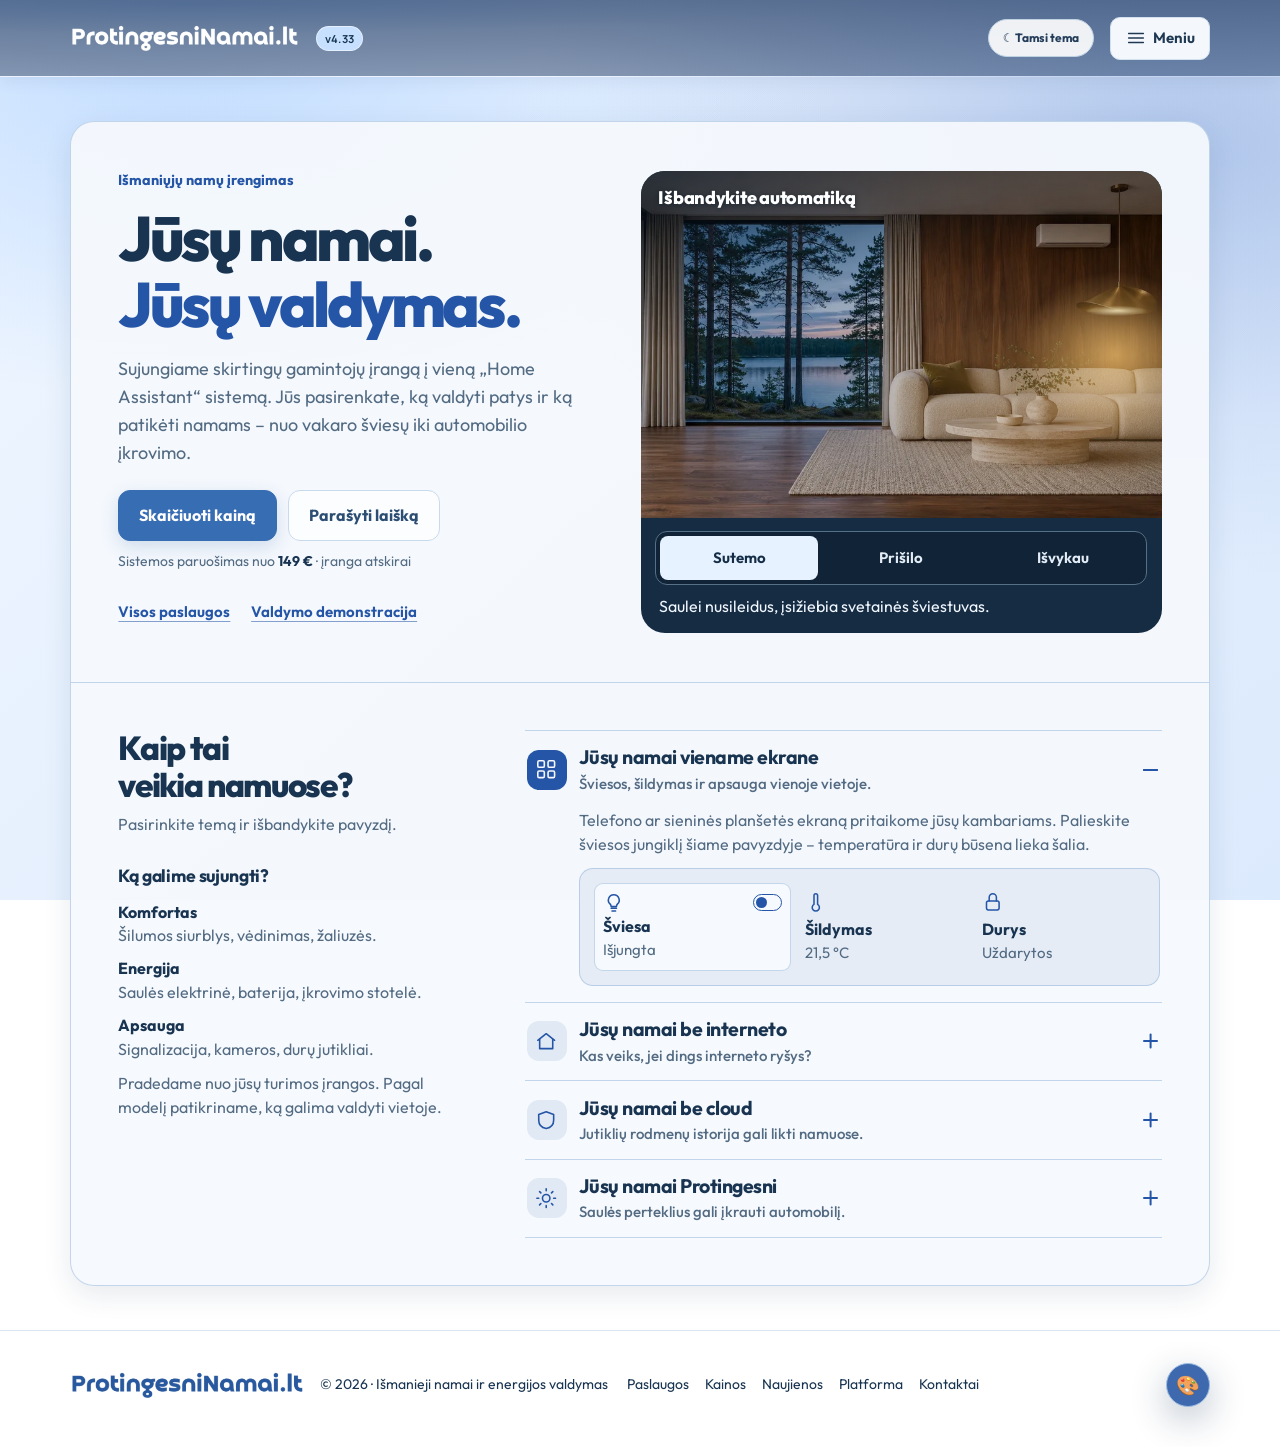
==== commit 338cb89d: "Papildyti pradžią keturiomis interaktyviomis namų valdymo temomis" ====
--- a/index.html
+++ b/index.html
@@ -8,7 +8,7 @@
 <link rel="preconnect" href="https://fonts.googleapis.com">
 <link rel="preconnect" href="https://fonts.gstatic.com" crossorigin>
 <link href="https://fonts.googleapis.com/css2?family=Manrope:wght@400;500;600;700;800&family=Quicksand:wght@600;700&display=swap" rel="stylesheet" media="print" onload="this.media='all'">
-<link rel="stylesheet" href="site.css?v=4.32">
+<link rel="stylesheet" href="site.css?v=4.33">
 <!-- GitHub Pages redeploy trigger 2026-11-20; no UI changes. -->
 <script defer src="site.js?v=4.32"></script>
 </head>
@@ -17,7 +17,7 @@
 
 <header>
   <div class="wrap nav">
-    <a href="#pradzia" class="logo" aria-label="ProtingesniNamai.lt – pradžia"><img class="logo-img pn-logo-wordmark" src="assets/wordmark.webp" width="914" height="108" alt="ProtingesniNamai.lt" decoding="async"></a><span class="site-version" title="Svetainės versija">v4.32</span><button type="button" id="v14-theme-toggle" class="v14-theme" aria-pressed="false" title="Perjungti šviesią arba tamsią temą">☾ Tamsi tema</button>
+    <a href="#pradzia" class="logo" aria-label="ProtingesniNamai.lt – pradžia"><img class="logo-img pn-logo-wordmark" src="assets/wordmark.webp" width="914" height="108" alt="ProtingesniNamai.lt" decoding="async"></a><span class="site-version" title="Svetainės versija">v4.33</span><button type="button" id="v14-theme-toggle" class="v14-theme" aria-pressed="false" title="Perjungti šviesią arba tamsią temą">☾ Tamsi tema</button>
     <nav class="links pn-full-menu" id="links" aria-label="Visi svetainės skyriai">
 <div class="pn-full-menu-title"><span>MENIU</span><strong>Kur norėtumėte pradėti?</strong></div>
 <div class="pn-menu-group"><div class="pn-menu-heading">SUSIPAŽINKITE</div>
@@ -60,8 +60,8 @@
     <div class="home-layout">
       <div class="home-intro">
         <p class="home-service">Išmaniųjų namų įrengimas</p>
-        <h1 id="home-title">Jūsų namai <span>viename ekrane</span></h1>
-        <p class="home-summary">Įdiegiame „Home Assistant“ ir sujungiame skirtingų gamintojų šildymo, apšvietimo, apsaugos bei saulės elektrinės įrangą.</p>
+        <h1 id="home-title">Jūsų namai. <span>Jūsų valdymas.</span></h1>
+        <p class="home-summary">Sujungiame skirtingų gamintojų įrangą į vieną „Home Assistant“ sistemą. Jūs pasirenkate, ką valdyti patys ir ką patikėti namams – nuo vakaro šviesų iki automobilio įkrovimo.</p>
         <div class="home-actions">
           <a class="btn btn-p" href="#skaiciuotuvas">Skaičiuoti kainą</a>
           <a class="btn btn-g" href="mailto:info@protingesninamai.lt">Parašyti laišką</a>
@@ -95,14 +95,96 @@
       </section>
     </div>
 
-    <aside class="home-local" aria-label="Vietinis valdymas">
-      <span class="home-local-icon" data-ic="home" aria-hidden="true"></span>
-      <div>
-        <strong>O jei dingtų internetas?</strong>
-        <p>Vietinės automatizacijos veikia, jei namuose yra elektra ir veikia namų tinklas.</p>
+    <section class="home-guide" aria-labelledby="home-guide-title">
+      <div class="home-guide-intro">
+        <h2 id="home-guide-title">Kaip tai veikia namuose?</h2>
+        <p>Pasirinkite temą ir išbandykite pavyzdį.</p>
       </div>
-      <a href="#lokalumas">Apie vietinį valdymą</a>
-    </aside>
+
+      <div class="home-topics">
+        <details name="home-topic" open>
+          <summary><h3>
+            <span class="home-topic-icon" data-ic="grid" aria-hidden="true"></span>
+            <span>Jūsų namai viename ekrane<small>Šviesos, šildymas ir apsauga vienoje vietoje.</small></span>
+            <span class="home-topic-mark" aria-hidden="true"></span>
+          </h3></summary>
+          <div class="home-topic-body">
+            <p>Telefono ar sieninės planšetės ekraną pritaikome jūsų kambariams. Palieskite šviesos jungiklį šiame pavyzdyje – temperatūra ir durų būsena lieka šalia.</p>
+            <div class="home-example home-dashboard">
+              <label class="home-lamp-cell">
+                <input class="home-sr-only" type="checkbox" role="switch" aria-label="Svetainės šviesa">
+                <span class="home-cell-head"><span data-ic="light" aria-hidden="true"></span><span class="home-switch-track" aria-hidden="true"></span></span>
+                <strong>Šviesa</strong>
+                <span class="home-swap"><span>Išjungta</span><span>Įjungta</span></span>
+              </label>
+              <div><span data-ic="thermo" aria-hidden="true"></span><strong>Šildymas</strong><span>21,5 °C</span></div>
+              <div><span data-ic="lock" aria-hidden="true"></span><strong>Durys</strong><span>Uždarytos</span></div>
+            </div>
+          </div>
+        </details>
+        <details name="home-topic">
+          <summary><h3>
+            <span class="home-topic-icon" data-ic="home" aria-hidden="true"></span>
+            <span>Jūsų namai be interneto<small>Kas veiks, jei dings interneto ryšys?</small></span>
+            <span class="home-topic-mark" aria-hidden="true"></span>
+          </h3></summary>
+          <div class="home-topic-body">
+            <p>Jei yra elektra ir veikia namų tinklas, vietinis judesio jutiklis gali įjungti koridoriaus šviesą net dingus internetui. Orų prognozei atnaujinti ryšio reikės.</p>
+            <div class="home-example home-network">
+              <label class="home-example-switch"><input class="home-sr-only" type="checkbox" role="switch" aria-label="Imituoti ryšio dingimą"><span class="home-switch-track" aria-hidden="true"></span>Imituoti ryšio dingimą</label>
+              <div class="home-network-states">
+                <div><span data-ic="cloud" aria-hidden="true"></span><strong>Internetas</strong><span class="home-swap"><span>Prijungtas</span><span>Ryšio nėra</span></span></div>
+                <div><span data-ic="light" aria-hidden="true"></span><strong>Koridoriaus šviesa</strong><span>Veikia vietoje</span></div>
+              </div>
+            </div>
+            <a class="home-topic-link" href="#lokalumas">Plačiau apie vietinį valdymą</a>
+          </div>
+        </details>
+        <details name="home-topic">
+          <summary><h3>
+            <span class="home-topic-icon" data-ic="shield" aria-hidden="true"></span>
+            <span>Jūsų namai be cloud<small>Jutiklių rodmenų istorija gali likti namuose.</small></span>
+            <span class="home-topic-mark" aria-hidden="true"></span>
+          </h3></summary>
+          <div class="home-topic-body">
+            <p>„Zigbee“ temperatūros jutiklis rodmenį siunčia tiesiai į jūsų namų valdiklį. Ten galite peržiūrėti, kaip per naktį keitėsi temperatūra. Gamintojo debesijos šiam ryšiui nereikia.</p>
+            <div class="home-example home-data-path">
+              <div><span data-ic="thermo" aria-hidden="true"></span><strong>Jutiklis</strong><span>21,5 °C</span></div>
+              <span class="home-signal" aria-hidden="true"></span>
+              <div><span data-ic="cpu" aria-hidden="true"></span><strong>Namų valdiklis</strong><span>Išsaugota vietoje</span></div>
+            </div>
+          </div>
+        </details>
+        <details name="home-topic">
+          <summary><h3>
+            <span class="home-topic-icon" data-ic="sun" aria-hidden="true"></span>
+            <span>Jūsų namai Protingesni<small>Saulės perteklius gali įkrauti automobilį.</small></span>
+            <span class="home-topic-mark" aria-hidden="true"></span>
+          </h3></summary>
+          <div class="home-topic-body">
+            <p>Sistema palygina saulės elektrinės gamybą su namų poreikiu. Kai lieka pakankamai galios, suderinama įkrovimo stotelė gali pradėti krauti prijungtą automobilį.</p>
+            <div class="home-example home-energy">
+              <label class="home-example-switch"><input class="home-sr-only" type="checkbox" role="switch" aria-label="Padidinti saulės gamybą"><span class="home-switch-track" aria-hidden="true"></span>Padidinti saulės gamybą</label>
+              <dl class="home-energy-readings">
+                <div><dt>Saulė</dt><dd class="home-swap"><span>2 kW</span><span>5 kW</span></dd></div>
+                <div><dt>Namai</dt><dd>2 kW</dd></div>
+                <div><dt>Krovimui</dt><dd class="home-swap"><span>0 kW</span><span>3 kW</span></dd></div>
+              </dl>
+            </div>
+          </div>
+        </details>
+      </div>
+
+      <aside class="home-equipment" aria-labelledby="home-equipment-title">
+        <h3 id="home-equipment-title">Ką galime sujungti?</h3>
+        <dl>
+          <div><dt>Komfortas</dt><dd>Šilumos siurblys, vėdinimas, žaliuzės.</dd></div>
+          <div><dt>Energija</dt><dd>Saulės elektrinė, baterija, įkrovimo stotelė.</dd></div>
+          <div><dt>Apsauga</dt><dd>Signalizacija, kameros, durų jutikliai.</dd></div>
+        </dl>
+        <p>Pradedame nuo jūsų turimos įrangos. Pagal modelį patikriname, ką galima valdyti vietoje.</p>
+      </aside>
+    </section>
   </div>
 </section>
 
--- a/site.css
+++ b/site.css
@@ -2151,7 +2151,7 @@
 .home-price { margin-top: .6rem; color: var(--tx2); font-size: .875em; }
 .home-price strong { color: var(--tx); white-space: nowrap; }
 .home-links { column-gap: 1.3rem; margin-top: 1.1rem; }
-.home-links a, .home-local a {
+.home-links a, .home-topic-link {
   display: inline-flex;
   align-items: center;
   min-height: 44px;
@@ -2162,7 +2162,7 @@
   text-underline-offset: .24em;
   text-decoration-color: color-mix(in srgb, currentColor 55%, transparent);
 }
-.home-links a:hover, .home-local a:hover { text-decoration-thickness: 2px; }
+.home-links a:hover, .home-topic-link:hover { text-decoration-thickness: 2px; }
 .home-landing a:focus-visible {
   outline: 3px solid var(--home-accent);
   outline-offset: 3px;
@@ -2313,18 +2313,205 @@
   55% { transform: translate(98%, -6%) scale(.96); }
   100% { transform: translateX(200%); }
 }
-.home-local {
-  display: flex;
-  flex-wrap: wrap;
+.home-guide {
+  display: grid;
+  grid-template-areas: "intro topics" "equipment topics";
+  grid-template-columns: minmax(0, .7fr) minmax(0, 1.3fr);
+  grid-template-rows: auto 1fr;
+  gap: 1.6rem clamp(1.4rem, 5vw, 5rem);
+  padding: clamp(1.5rem, 3.7vw, 3.25rem);
+  border-top: 1px solid var(--line2);
+}
+.home-guide-intro { grid-area: intro; }
+.home-guide-intro h2 {
+  max-width: 16ch;
+  font-size: calc(clamp(1.65rem, 2.6vw, 2.4rem) * var(--pn-font-scale, 1));
+  letter-spacing: -.04em;
+  line-height: 1.12;
+  text-wrap: balance;
+}
+.home-guide-intro p, .home-equipment p, .home-topic-body > p {
+  color: var(--tx2);
+  font-size: 1em;
+  line-height: 1.5;
+}
+.home-guide-intro p { margin-top: .5rem; }
+.home-equipment { grid-area: equipment; align-self: start; }
+.home-equipment h3 { font-size: 1.1em; }
+.home-equipment dl { display: grid; gap: .6rem; margin: .65rem 0; }
+.home-equipment dt { font-weight: 700; }
+.home-equipment dd, .home-equipment p { color: var(--tx2); }
+.home-equipment dd { margin: 0; line-height: 1.4; }
+.home-topics { grid-area: topics; align-self: start; min-width: 0; }
+.home-topics details { border-bottom: 1px solid var(--line2); }
+.home-topics details:first-child { border-top: 1px solid var(--line2); }
+.home-topics summary { list-style: none; cursor: pointer; border-radius: 6px; }
+.home-topics summary::-webkit-details-marker { display: none; }
+.home-topics summary:focus-visible,
+.home-example label:has(input:focus-visible) {
+  outline: 3px solid var(--home-accent);
+  outline-offset: 2px;
+}
+.home-topics summary h3 {
+  display: grid;
+  grid-template-columns: auto minmax(0, 1fr) auto;
   align-items: center;
-  gap: .45rem 1rem;
-  padding: 1.15rem clamp(1.5rem, 3.7vw, 3.25rem);
-  border-top: 1px solid var(--line2);
-}
-.home-local-icon { display: grid; place-items: center; color: var(--home-accent); }
-.home-local strong { display: block; font-size: 1em; }
-.home-local p { margin-top: .12rem; color: var(--tx2); font-size: 1em; }
-.home-local a { margin-inline-start: auto; }
+  gap: .8rem;
+  padding: .9rem .1rem;
+  font-size: 1.22em;
+  letter-spacing: -.025em;
+  line-height: 1.25;
+}
+.home-topics summary small {
+  display: block;
+  margin-top: .2rem;
+  color: var(--tx2);
+  font-size: .77em;
+  font-weight: 500;
+  letter-spacing: normal;
+  line-height: 1.4;
+}
+.home-topic-icon, .home-topic-mark { color: var(--home-accent); }
+.home-topic-icon {
+  display: grid;
+  width: 2.5rem;
+  height: 2.5rem;
+  place-items: center;
+  border-radius: 12px;
+  background: color-mix(in srgb, var(--home-accent) 10%, var(--home-surface));
+}
+.home-topic-icon .i { width: 1.4rem; height: 1.4rem; }
+.home-topic-mark { position: relative; width: 1.2rem; height: 1.2rem; }
+.home-topic-mark::before, .home-topic-mark::after {
+  position: absolute;
+  inset: calc(50% - 1px) 2px auto;
+  height: 2px;
+  border-radius: 2px;
+  background: currentColor;
+  content: "";
+}
+.home-topic-mark::after { transform: rotate(90deg); }
+details[open] > summary .home-topic-mark::after { transform: rotate(0deg); }
+.home-topics details[open] .home-topic-icon { background: var(--home-accent); color: var(--home-surface); }
+.home-topic-body { padding: 0 .1rem 1rem 3.4rem; }
+.home-topic-link { margin-top: .2rem; }
+.home-example {
+  --example-bg: color-mix(in srgb, var(--home-accent) 8%, var(--home-surface));
+  margin-top: .75rem;
+  padding: .85rem;
+  border: 1px solid var(--line2);
+  border-radius: 14px;
+  background: var(--example-bg);
+  color: var(--tx);
+  font-size: 1em;
+  line-height: 1.35;
+}
+.home-example [data-ic] { display: inline-flex; color: var(--home-accent); }
+.home-example .i { width: 1.35rem; height: 1.35rem; }
+.home-example label { position: relative; cursor: pointer; }
+.home-example strong { font-weight: 700; }
+.home-example .home-swap > :last-child,
+.home-example:has(input:checked) .home-swap > :first-child { display: none; }
+.home-example:has(input:checked) .home-swap > :last-child { display: inline; }
+.home-dashboard { display: grid; grid-template-columns: 1.15fr 1fr 1fr; gap: .35rem; }
+.home-dashboard > * {
+  display: grid;
+  align-content: start;
+  gap: .15rem;
+  min-width: 0;
+  padding: .5rem;
+}
+.home-dashboard > * > :first-child { margin-bottom: .25rem; }
+.home-dashboard > * > :last-child, .home-network-states .home-swap,
+.home-network-states > div > :last-child, .home-data-path > div > :last-child { color: var(--tx2); font-size: .94em; }
+.home-lamp-cell {
+  border: 1px solid var(--line2);
+  border-radius: 9px;
+  background: var(--home-surface);
+}
+.home-lamp-cell:has(input:checked) { background: #ffebbb; border-color: #b38436; color: #463213; }
+.home-lamp-cell:has(input:checked) [data-ic], .home-lamp-cell:has(input:checked) .home-swap { color: #664515; }
+.home-cell-head { display: flex; align-items: center; justify-content: space-between; gap: 3px; }
+.home-switch-track {
+  display: inline-block;
+  position: relative;
+  flex: none;
+  width: 1.85rem;
+  height: 1.1rem;
+  border: 1px solid currentColor;
+  border-radius: 1rem;
+  color: var(--home-accent);
+}
+.home-switch-track::after {
+  position: absolute;
+  inset: 2px auto 2px 2px;
+  aspect-ratio: 1;
+  border-radius: 50%;
+  background: currentColor;
+  content: "";
+}
+.home-example label:has(input:checked) .home-switch-track { background: #285a85; color: #fff; border-color: #285a85; }
+.home-example label:has(input:checked) .home-switch-track::after { transform: translateX(.75rem); }
+.home-example-switch {
+  display: inline-flex;
+  align-items: center;
+  gap: .55rem;
+  min-height: 44px;
+  margin-block: -.35rem .25rem;
+  border-radius: 5px;
+  font-weight: 650;
+}
+.home-network-states { display: grid; grid-template-columns: 1fr 1.2fr; gap: .55rem; }
+.home-network-states > div, .home-data-path > div { display: grid; align-content: start; gap: .18rem; }
+.home-network:has(input:checked) [data-ic="cloud"] { color: var(--tx2); }
+.home-network:has(input:checked) [data-ic="cloud"]::after {
+  position: absolute;
+  width: 1.5rem;
+  height: 2px;
+  margin-top: .6rem;
+  transform: rotate(-45deg);
+  background: currentColor;
+  content: "";
+}
+.home-data-path { display: grid; grid-template-columns: 1fr minmax(1.5rem, .5fr) 1.3fr; align-items: center; gap: .6rem; }
+.home-data-path > div { justify-items: center; text-align: center; }
+.home-signal { position: relative; height: 2px; background: var(--line2); }
+.home-signal::after {
+  position: absolute;
+  top: 50%;
+  left: 50%;
+  width: .48rem;
+  height: .48rem;
+  border-radius: 50%;
+  background: var(--home-accent);
+  content: "";
+  transform: translate(-50%, -50%);
+}
+.home-energy-readings { display: grid; grid-template-columns: repeat(3, minmax(0, 1fr)); gap: .7rem; }
+.home-energy-readings dt { color: var(--tx2); font-size: .94em; }
+.home-energy-readings dd { margin: 0; font-weight: 750; font-variant-numeric: tabular-nums; }
+.home-energy-readings > div { position: relative; padding-bottom: .5rem; }
+.home-energy-readings > div::before, .home-energy-readings > div::after {
+  position: absolute;
+  inset: auto 0 0;
+  height: .25rem;
+  border-radius: .25rem;
+  background: var(--line2);
+  content: "";
+}
+.home-energy-readings > div::after { background: var(--home-accent); transform: scaleX(.4); transform-origin: left; }
+.home-energy-readings > div:last-child::after { transform: scaleX(0); }
+.home-energy:has(input:checked) .home-energy-readings > div:first-child::after { transform: scaleX(1); }
+.home-energy:has(input:checked) .home-energy-readings > div:last-child::after { transform: scaleX(.6); }
+@media (prefers-reduced-motion: no-preference) {
+  .home-topic-mark::after, .home-switch-track::after { transition: transform .2s ease-out; }
+  .home-lamp-cell { transition: background-color .35s; }
+  .home-energy-readings > div::after { transition: transform .65s ease-out; }
+  .home-topics details[open] .home-signal::after { animation: home-reading 1.3s ease-in-out 2 both; }
+  .home-network:has(input:checked) [data-ic="light"] .i { animation: home-local-light .8s ease-out; }
+}
+@keyframes home-reading { from { left: 0; } to { left: 100%; } }
+@keyframes home-local-light { 45% { filter: drop-shadow(0 0 3px #e8a125); } }
 #pn-ha-demo-embed, #palyginimas { scroll-margin-top: 90px; }
 
 body:has(#p-pradzia.on) .pn-float-tools {
@@ -2343,14 +2530,20 @@
   .home-service { margin-bottom: .55rem; }
   .home-actions .btn { padding: .55rem .9rem; }
   .home-links { margin-top: .25rem; }
-  .home-local { padding: .85rem 1.15rem; display: grid; grid-template-columns: auto minmax(0, 1fr); align-items: start; gap: 0 .65rem; }
-  .home-local-icon { margin-top: .16rem; }
-  .home-local a { grid-column: 2; justify-self: start; margin: 0; }
+  .home-guide { grid-template-areas: "intro" "topics" "equipment"; grid-template-columns: minmax(0, 1fr); grid-template-rows: auto; gap: 1rem; padding: 1.3rem 1.15rem; }
+  .home-guide-intro h2 { max-width: none; }
+  .home-topic-body { padding-inline-start: .1rem; }
+  .home-equipment dl > div { display: grid; grid-template-columns: 5.4em minmax(0, 1fr); gap: .5rem; }
+  .home-equipment p { margin-top: .75rem; }
   body:has(#p-pradzia.on) main.wrap { padding-inline: max(.65rem, env(safe-area-inset-left)) max(.65rem, env(safe-area-inset-right)); }
   body:has(#p-pradzia.on) .foot { row-gap: .75rem; }
 }
 @media (max-width: 380px) {
-  .home-layout { padding: .9rem; }
+  .home-layout, .home-guide { padding: .9rem; }
+  .home-example { padding: .65rem; }
+  .home-topics summary h3 { gap: .55rem; }
+  .home-dashboard { gap: .15rem; }
+  .home-dashboard > * { padding: .35rem; }
   .home-actions { gap: .45rem; }
   .home-actions .btn { padding-inline: .7rem; }
 }
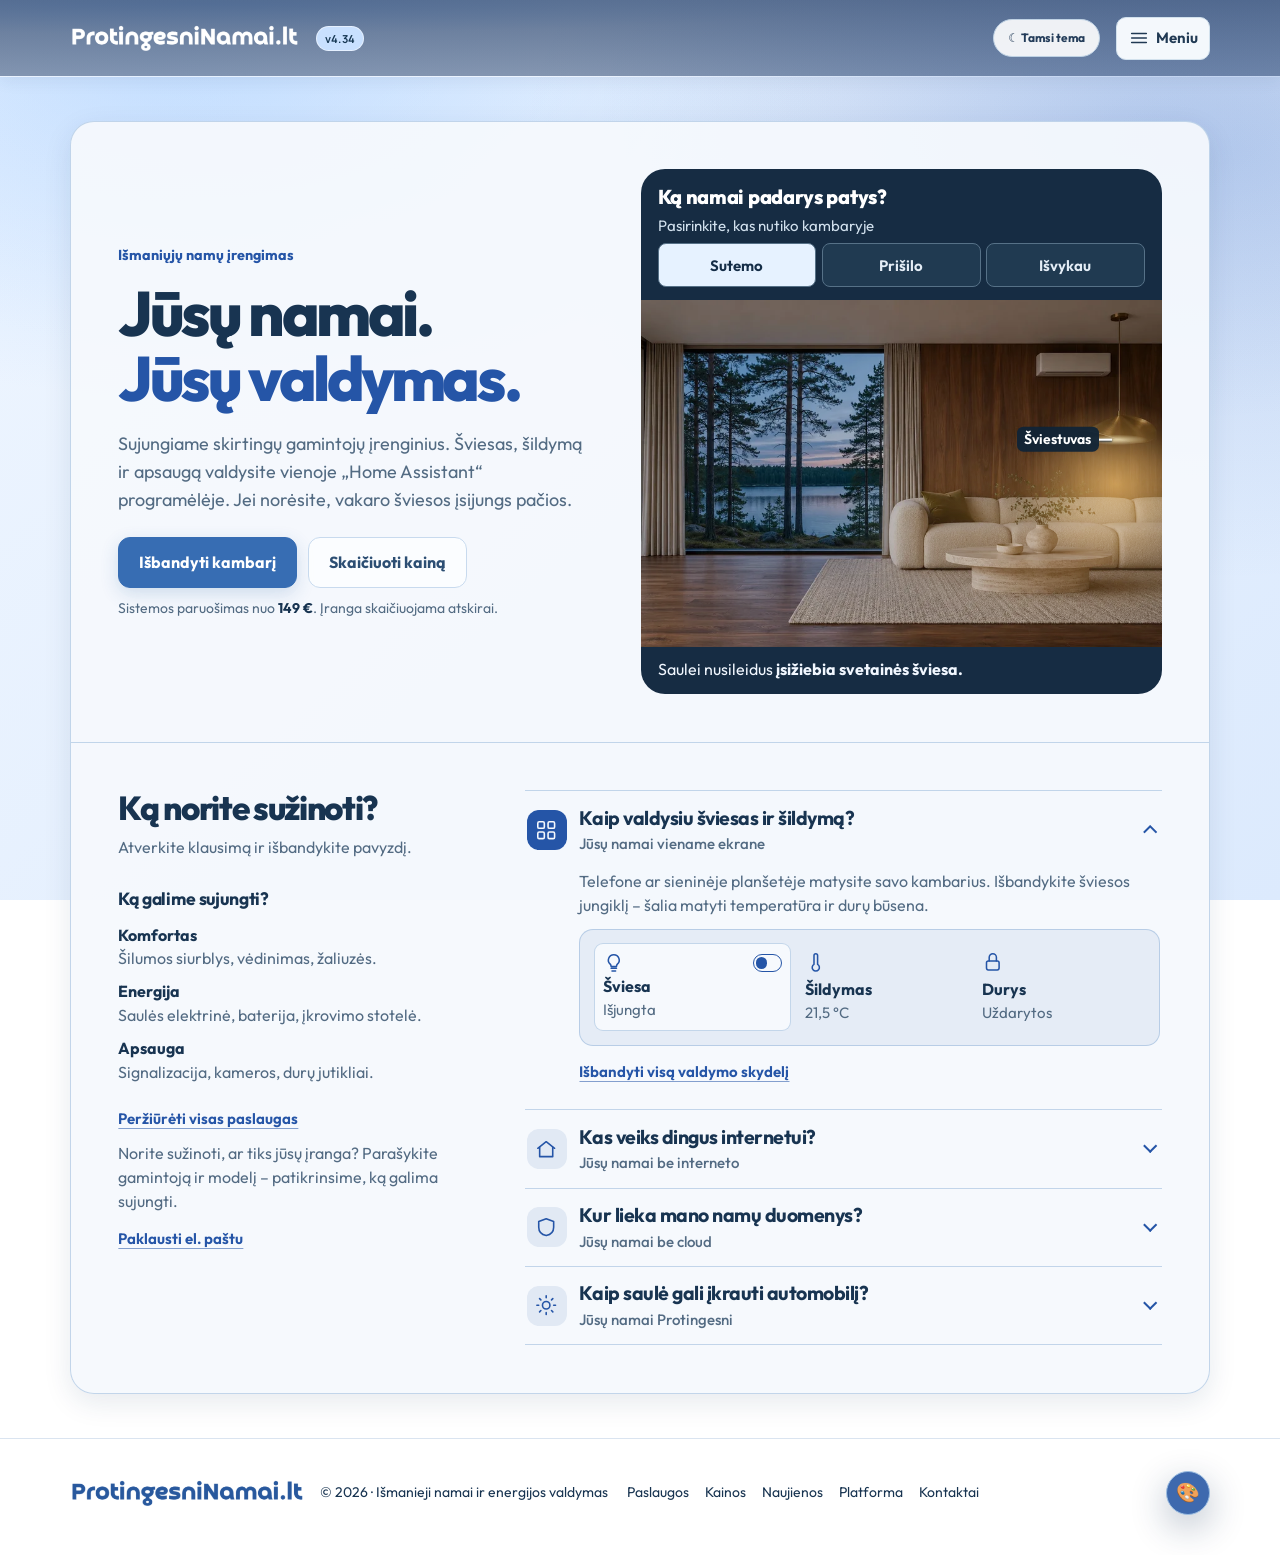
==== commit 78d3febc: "Paaiškinti pradžios pasirinkimus ir kambario veiksmus" ====
--- a/index.html
+++ b/index.html
@@ -8,16 +8,16 @@
 <link rel="preconnect" href="https://fonts.googleapis.com">
 <link rel="preconnect" href="https://fonts.gstatic.com" crossorigin>
 <link href="https://fonts.googleapis.com/css2?family=Manrope:wght@400;500;600;700;800&family=Quicksand:wght@600;700&display=swap" rel="stylesheet" media="print" onload="this.media='all'">
-<link rel="stylesheet" href="site.css?v=4.33">
+<link rel="stylesheet" href="site.css?v=4.34">
 <!-- GitHub Pages redeploy trigger 2026-11-20; no UI changes. -->
-<script defer src="site.js?v=4.32"></script>
+<script defer src="site.js?v=4.34"></script>
 </head>
 <body>
 <div id="pn-scroll-progress" aria-hidden="true"></div>
 
 <header>
   <div class="wrap nav">
-    <a href="#pradzia" class="logo" aria-label="ProtingesniNamai.lt – pradžia"><img class="logo-img pn-logo-wordmark" src="assets/wordmark.webp" width="914" height="108" alt="ProtingesniNamai.lt" decoding="async"></a><span class="site-version" title="Svetainės versija">v4.33</span><button type="button" id="v14-theme-toggle" class="v14-theme" aria-pressed="false" title="Perjungti šviesią arba tamsią temą">☾ Tamsi tema</button>
+    <a href="#pradzia" class="logo" aria-label="ProtingesniNamai.lt – pradžia"><img class="logo-img pn-logo-wordmark" src="assets/wordmark.webp" width="914" height="108" alt="ProtingesniNamai.lt" decoding="async"></a><span class="site-version" title="Svetainės versija">v4.34</span><button type="button" id="v14-theme-toggle" class="v14-theme" aria-pressed="false" title="Perjungti šviesią arba tamsią temą">☾ Tamsi tema</button>
     <nav class="links pn-full-menu" id="links" aria-label="Visi svetainės skyriai">
 <div class="pn-full-menu-title"><span>MENIU</span><strong>Kur norėtumėte pradėti?</strong></div>
 <div class="pn-menu-group"><div class="pn-menu-heading">SUSIPAŽINKITE</div>
@@ -55,61 +55,62 @@
 <div id="service-tools-status" role="status" hidden></div>
 <!-- ============ PRADŽIA ============ -->
 <section class="page" id="p-pradzia" aria-labelledby="home-title">
-<script>if (!location.hash || location.hash === '#pradzia') document.currentScript.parentElement.classList.add('on');</script>
+<script>if (!location.hash || ['#pradzia', '#isbandyti-kambari'].includes(location.hash)) document.currentScript.parentElement.classList.add('on');</script>
   <div class="home-landing">
     <div class="home-layout">
       <div class="home-intro">
         <p class="home-service">Išmaniųjų namų įrengimas</p>
         <h1 id="home-title">Jūsų namai. <span>Jūsų valdymas.</span></h1>
-        <p class="home-summary">Sujungiame skirtingų gamintojų įrangą į vieną „Home Assistant“ sistemą. Jūs pasirenkate, ką valdyti patys ir ką patikėti namams – nuo vakaro šviesų iki automobilio įkrovimo.</p>
+        <p class="home-summary">Sujungiame skirtingų gamintojų įrenginius. Šviesas, šildymą ir apsaugą valdysite vienoje „Home Assistant“ programėlėje. Jei norėsite, vakaro šviesos įsijungs pačios.</p>
         <div class="home-actions">
-          <a class="btn btn-p" href="#skaiciuotuvas">Skaičiuoti kainą</a>
-          <a class="btn btn-g" href="mailto:info@protingesninamai.lt">Parašyti laišką</a>
-        </div>
-        <p class="home-price">Sistemos paruošimas nuo <strong>149 €</strong> · įranga atskirai</p>
-        <nav class="home-links" aria-label="Paslaugos ir demonstracija">
-          <a href="#paslaugos">Visos paslaugos</a>
-          <a href="#valdymo-skydelis">Valdymo demonstracija</a>
-        </nav>
+          <a class="btn btn-p" href="#isbandyti-kambari">Išbandyti kambarį</a>
+          <a class="btn btn-g" href="#skaiciuotuvas">Skaičiuoti kainą</a>
+        </div>
+        <p class="home-price">Sistemos paruošimas nuo <strong>149 €</strong>. Įranga skaičiuojama atskirai.</p>
       </div>
 
-      <section class="home-demo" aria-labelledby="home-demo-title">
-        <h2 id="home-demo-title">Išbandykite automatiką</h2>
+      <section class="home-demo" id="isbandyti-kambari" aria-labelledby="home-demo-title">
+        <h2 id="home-demo-title">Ką namai padarys patys?</h2>
+        <fieldset class="home-choices">
+          <legend>Pasirinkite, kas nutiko kambaryje</legend>
+          <label><input type="radio" name="home-scene" value="dusk" aria-describedby="home-dusk-result" checked><span>Sutemo</span></label>
+          <label><input type="radio" name="home-scene" value="warm" aria-describedby="home-warm-result"><span>Prišilo</span></label>
+          <label><input type="radio" name="home-scene" value="away" aria-describedby="home-away-result"><span>Išvykau</span></label>
+        </fieldset>
         <div class="home-room" aria-hidden="true">
           <img class="home-room-photo" src="assets/svetaine.webp" alt="" width="840" height="560" decoding="async">
           <div class="home-lamplight"></div>
           <div class="home-cool-air"><i></i><i></i><i></i></div>
-          <img class="home-robot" src="kambarys/robotas.webp" alt="" width="300" height="146" decoding="async">
-        </div>
-        <fieldset class="home-choices">
-          <legend class="home-sr-only">Pasirinkite, kas vyksta namuose</legend>
-          <label><input type="radio" name="home-scene" value="dusk" aria-describedby="home-dusk-result" checked><span>Sutemo</span></label>
-          <label><input type="radio" name="home-scene" value="warm" aria-describedby="home-warm-result"><span>Prišilo</span></label>
-          <label><input type="radio" name="home-scene" value="away" aria-describedby="home-away-result"><span>Išvykau</span></label>
-        </fieldset>
+          <span class="home-room-pin home-lamp-pin">Šviestuvas</span>
+          <span class="home-room-pin home-ac-pin">Kondicionierius</span>
+          <div class="home-robot">
+            <img src="kambarys/robotas.webp" alt="" width="300" height="146" decoding="async">
+            <span class="home-room-pin home-robot-pin">Grindų robotas</span>
+          </div>
+        </div>
         <div class="home-results" role="status" aria-atomic="true">
-          <p id="home-dusk-result">Saulei nusileidus, įsižiebia svetainės šviestuvas.</p>
-          <p id="home-warm-result">Temperatūrai pakilus virš 25 °C, įsijungia vėsinimas.</p>
-          <p id="home-away-result">Išėjus paskutiniam žmogui, robotas pradeda plauti grindis.</p>
+          <p id="home-dusk-result">Saulei nusileidus <strong>įsižiebia svetainės šviesa.</strong></p>
+          <p id="home-warm-result">Kambaryje daugiau nei 25 °C – <strong>įsijungia vėsinimas.</strong></p>
+          <p id="home-away-result">Išėjus paskutiniam žmogui, <strong>robotas pradeda plauti grindis.</strong></p>
         </div>
       </section>
     </div>
 
     <section class="home-guide" aria-labelledby="home-guide-title">
       <div class="home-guide-intro">
-        <h2 id="home-guide-title">Kaip tai veikia namuose?</h2>
-        <p>Pasirinkite temą ir išbandykite pavyzdį.</p>
+        <h2 id="home-guide-title">Ką norite sužinoti?</h2>
+        <p>Atverkite klausimą ir išbandykite pavyzdį.</p>
       </div>
 
       <div class="home-topics">
         <details name="home-topic" open>
           <summary><h3>
             <span class="home-topic-icon" data-ic="grid" aria-hidden="true"></span>
-            <span>Jūsų namai viename ekrane<small>Šviesos, šildymas ir apsauga vienoje vietoje.</small></span>
+            <span>Kaip valdysiu šviesas ir šildymą?<small>Jūsų namai viename ekrane</small></span>
             <span class="home-topic-mark" aria-hidden="true"></span>
           </h3></summary>
           <div class="home-topic-body">
-            <p>Telefono ar sieninės planšetės ekraną pritaikome jūsų kambariams. Palieskite šviesos jungiklį šiame pavyzdyje – temperatūra ir durų būsena lieka šalia.</p>
+            <p>Telefone ar sieninėje planšetėje matysite savo kambarius. Išbandykite šviesos jungiklį – šalia matyti temperatūra ir durų būsena.</p>
             <div class="home-example home-dashboard">
               <label class="home-lamp-cell">
                 <input class="home-sr-only" type="checkbox" role="switch" aria-label="Svetainės šviesa">
@@ -120,21 +121,22 @@
               <div><span data-ic="thermo" aria-hidden="true"></span><strong>Šildymas</strong><span>21,5 °C</span></div>
               <div><span data-ic="lock" aria-hidden="true"></span><strong>Durys</strong><span>Uždarytos</span></div>
             </div>
+            <a class="home-topic-link" href="#valdymo-skydelis">Išbandyti visą valdymo skydelį</a>
           </div>
         </details>
         <details name="home-topic">
           <summary><h3>
             <span class="home-topic-icon" data-ic="home" aria-hidden="true"></span>
-            <span>Jūsų namai be interneto<small>Kas veiks, jei dings interneto ryšys?</small></span>
+            <span>Kas veiks dingus internetui?<small>Jūsų namai be interneto</small></span>
             <span class="home-topic-mark" aria-hidden="true"></span>
           </h3></summary>
           <div class="home-topic-body">
-            <p>Jei yra elektra ir veikia namų tinklas, vietinis judesio jutiklis gali įjungti koridoriaus šviesą net dingus internetui. Orų prognozei atnaujinti ryšio reikės.</p>
+            <p>Išjunkite internetą pavyzdyje. Jei yra elektra ir veikia namų tinklas, vietinis judesio jutiklis toliau įjungia koridoriaus šviesą. Orų prognozei reikalingas internetas.</p>
             <div class="home-example home-network">
-              <label class="home-example-switch"><input class="home-sr-only" type="checkbox" role="switch" aria-label="Imituoti ryšio dingimą"><span class="home-switch-track" aria-hidden="true"></span>Imituoti ryšio dingimą</label>
-              <div class="home-network-states">
-                <div><span data-ic="cloud" aria-hidden="true"></span><strong>Internetas</strong><span class="home-swap"><span>Prijungtas</span><span>Ryšio nėra</span></span></div>
-                <div><span data-ic="light" aria-hidden="true"></span><strong>Koridoriaus šviesa</strong><span>Veikia vietoje</span></div>
+              <label class="home-example-switch"><input class="home-sr-only" type="checkbox" role="switch" aria-label="Internetas pavyzdyje" checked><span class="home-switch-track" aria-hidden="true"></span>Internetas pavyzdyje</label>
+              <div class="home-network-states" aria-live="polite" aria-atomic="true">
+                <div><span data-ic="cloud" aria-hidden="true"></span><strong>Orų prognozė</strong><span class="home-swap"><span>Neatsinaujina</span><span>Atsinaujina</span></span></div>
+                <div><span data-ic="light" aria-hidden="true"></span><strong>Koridoriaus šviesa</strong><span>Įsijungia nuo judesio</span></div>
               </div>
             </div>
             <a class="home-topic-link" href="#lokalumas">Plačiau apie vietinį valdymą</a>
@@ -143,26 +145,29 @@
         <details name="home-topic">
           <summary><h3>
             <span class="home-topic-icon" data-ic="shield" aria-hidden="true"></span>
-            <span>Jūsų namai be cloud<small>Jutiklių rodmenų istorija gali likti namuose.</small></span>
+            <span>Kur lieka mano namų duomenys?<small>Jūsų namai be cloud</small></span>
             <span class="home-topic-mark" aria-hidden="true"></span>
           </h3></summary>
           <div class="home-topic-body">
-            <p>„Zigbee“ temperatūros jutiklis rodmenį siunčia tiesiai į jūsų namų valdiklį. Ten galite peržiūrėti, kaip per naktį keitėsi temperatūra. Gamintojo debesijos šiam ryšiui nereikia.</p>
-            <div class="home-example home-data-path">
-              <div><span data-ic="thermo" aria-hidden="true"></span><strong>Jutiklis</strong><span>21,5 °C</span></div>
-              <span class="home-signal" aria-hidden="true"></span>
-              <div><span data-ic="cpu" aria-hidden="true"></span><strong>Namų valdiklis</strong><span>Išsaugota vietoje</span></div>
+            <p>Žodis „cloud“ reiškia debesiją – išorinius serverius internete. Šio jutiklio temperatūros istorija saugoma namuose. Nusiųskite matavimą ir pamatysite, kur jis nukeliauja.</p>
+            <div class="home-example">
+              <button type="button" class="home-send-reading" id="home-send-reading">Siųsti matavimą</button>
+              <div class="home-data-path">
+                <div><span data-ic="thermo" aria-hidden="true"></span><strong>Jutiklis</strong><span id="home-sensor-reading">21,5 °C</span></div>
+                <span class="home-signal" aria-hidden="true"><i></i></span>
+                <div><span data-ic="cpu" aria-hidden="true"></span><strong>Namų valdiklis</strong><output id="home-stored-reading">Laukia matavimo</output></div>
+              </div>
             </div>
           </div>
         </details>
         <details name="home-topic">
           <summary><h3>
             <span class="home-topic-icon" data-ic="sun" aria-hidden="true"></span>
-            <span>Jūsų namai Protingesni<small>Saulės perteklius gali įkrauti automobilį.</small></span>
+            <span>Kaip saulė gali įkrauti automobilį?<small>Jūsų namai Protingesni</small></span>
             <span class="home-topic-mark" aria-hidden="true"></span>
           </h3></summary>
           <div class="home-topic-body">
-            <p>Sistema palygina saulės elektrinės gamybą su namų poreikiu. Kai lieka pakankamai galios, suderinama įkrovimo stotelė gali pradėti krauti prijungtą automobilį.</p>
+            <p>Šiame pavyzdyje namams reikia 2 kW. Padidinkite saulės elektrinės gamybą ir pamatysite, kiek galios suderinama stotelė gali skirti automobiliui.</p>
             <div class="home-example home-energy">
               <label class="home-example-switch"><input class="home-sr-only" type="checkbox" role="switch" aria-label="Padidinti saulės gamybą"><span class="home-switch-track" aria-hidden="true"></span>Padidinti saulės gamybą</label>
               <dl class="home-energy-readings">
@@ -170,6 +175,7 @@
                 <div><dt>Namai</dt><dd>2 kW</dd></div>
                 <div><dt>Krovimui</dt><dd class="home-swap"><span>0 kW</span><span>3 kW</span></dd></div>
               </dl>
+              <p class="home-swap home-energy-result" role="status" aria-atomic="true"><span>Visą galią naudoja namai. Automobilis laukia.</span><span>Namams pakanka 2 kW. Likę 3 kW tenka automobiliui.</span></p>
             </div>
           </div>
         </details>
@@ -182,7 +188,9 @@
           <div><dt>Energija</dt><dd>Saulės elektrinė, baterija, įkrovimo stotelė.</dd></div>
           <div><dt>Apsauga</dt><dd>Signalizacija, kameros, durų jutikliai.</dd></div>
         </dl>
-        <p>Pradedame nuo jūsų turimos įrangos. Pagal modelį patikriname, ką galima valdyti vietoje.</p>
+        <a class="home-topic-link" href="#paslaugos">Peržiūrėti visas paslaugas</a>
+        <p>Norite sužinoti, ar tiks jūsų įranga? Parašykite gamintoją ir modelį – patikrinsime, ką galima sujungti.</p>
+        <a class="home-topic-link" href="mailto:info@protingesninamai.lt?subject=Ar%20tiks%20mano%20%C4%AFranga%3F">Paklausti el. paštu</a>
       </aside>
     </section>
   </div>
--- a/site.css
+++ b/site.css
@@ -2101,10 +2101,8 @@
 body:has(#p-pradzia.on) header .nav { justify-content: flex-start; }
 body:has(#p-pradzia.on) #v14-theme-toggle { margin-inline-start: auto; }
 body:has(#p-pradzia.on) header .nav .btn-cta, .home-menu-label { display: none; }
-@media (min-width: 761px) {
-  body:has(#p-pradzia.on) #menuBtn { gap: .4rem; padding-inline: .85rem; }
-  body:has(#p-pradzia.on) .home-menu-label { display: inline; font-size: .94rem; font-weight: 650; }
-}
+body:has(#p-pradzia.on) #menuBtn { gap: .35rem; padding-inline: .7rem; }
+body:has(#p-pradzia.on) .home-menu-label { display: inline; font-size: .94rem; font-weight: 650; }
 #p-pradzia { padding: clamp(1rem, 3.5vw, 2.75rem) 0; }
 .home-landing {
   --home-accent: color-mix(in srgb, var(--pn-accent, #3669a7) 82%, #173452);
@@ -2146,12 +2144,11 @@
   font-size: 1.125em;
   line-height: 1.55;
 }
-.home-actions, .home-links { display: flex; flex-wrap: wrap; align-items: center; gap: .65rem; }
+.home-actions { display: flex; flex-wrap: wrap; align-items: center; gap: .65rem; }
 .home-actions .btn { min-height: 44px; font-size: 1em; }
 .home-price { margin-top: .6rem; color: var(--tx2); font-size: .875em; }
 .home-price strong { color: var(--tx); white-space: nowrap; }
-.home-links { column-gap: 1.3rem; margin-top: 1.1rem; }
-.home-links a, .home-topic-link {
+.home-topic-link {
   display: inline-flex;
   align-items: center;
   min-height: 44px;
@@ -2162,7 +2159,7 @@
   text-underline-offset: .24em;
   text-decoration-color: color-mix(in srgb, currentColor 55%, transparent);
 }
-.home-links a:hover, .home-topic-link:hover { text-decoration-thickness: 2px; }
+.home-topic-link:hover { text-decoration-thickness: 2px; }
 .home-landing a:focus-visible {
   outline: 3px solid var(--home-accent);
   outline-offset: 3px;
@@ -2177,17 +2174,14 @@
   border-radius: clamp(12px, var(--pn-custom-radius, 22px), 28px);
   background: var(--demo-surface);
   color: var(--demo-ink);
+  scroll-margin-top: 88px;
 }
 .home-demo h2 {
-  position: absolute;
-  top: 1rem;
-  left: 1.1rem;
-  z-index: 1;
+  margin: .9rem 1.05rem .3rem;
   color: #fff;
-  font-size: 1.13em;
+  font-size: 1.25em;
   letter-spacing: -.015em;
   line-height: 1.25;
-  text-shadow: 0 1px 5px #081725ae;
 }
 .home-room {
   position: relative;
@@ -2195,13 +2189,6 @@
   overflow: hidden;
   aspect-ratio: 3 / 2;
   background: #453b32;
-}
-.home-room::after {
-  position: absolute;
-  inset: 0;
-  content: "";
-  background: linear-gradient(165deg, #071727ad, transparent 38%);
-  pointer-events: none;
 }
 .home-room-photo { display: block; width: 100%; height: 100%; object-fit: cover; }
 .home-lamplight {
@@ -2240,21 +2227,55 @@
   left: 14%;
   bottom: 7%;
   width: 12%;
-  height: auto;
   transform: translateX(200%);
-  filter: drop-shadow(0 2px 1px #20170e9c);
-}
+}
+.home-robot img { display: block; width: 100%; height: auto; filter: drop-shadow(0 2px 1px #20170e9c); }
+.home-room-pin {
+  display: none;
+  position: absolute;
+  z-index: 1;
+  padding: .18rem .48rem;
+  border-radius: .4rem;
+  background: #102437ed;
+  color: #fff;
+  font-size: .875em;
+  font-weight: 650;
+  line-height: 1.35;
+  white-space: nowrap;
+  pointer-events: none;
+}
+.home-room-pin::after {
+  position: absolute;
+  left: 100%;
+  top: 50%;
+  width: .8rem;
+  height: 2px;
+  background: #fff;
+  box-shadow: 0 1px 2px #202c38;
+  content: "";
+}
+.home-lamp-pin { right: 12%; top: 40%; transform: translateY(-50%); }
+.home-ac-pin { right: 21%; top: 19%; transform: translateY(-50%); }
+.home-robot-pin { bottom: calc(100% + .38rem); left: 50%; transform: translateX(-50%); }
+.home-robot-pin::after { top: 100%; left: 50%; width: 2px; height: .38rem; }
+.home-demo:has([value="dusk"]:checked) .home-lamp-pin,
+.home-demo:has([value="warm"]:checked) .home-ac-pin,
+.home-robot-pin { display: block; }
 .home-demo:has([value="away"]:checked) .home-robot { display: block; }
 .home-choices {
   display: grid;
   grid-template-columns: repeat(3, minmax(0, 1fr));
-  gap: 4px;
+  gap: .35rem;
   min-width: 0;
-  margin: .8rem .9rem 0;
-  padding: 4px;
-  border: 1px solid #567187;
-  border-radius: 12px;
-  background: #102337;
+  margin: 0 1.05rem .8rem;
+  padding: 0;
+  border: 0;
+}
+.home-choices legend {
+  padding: 0;
+  margin-bottom: .4rem;
+  color: #d1e0ed;
+  font-size: .94em;
 }
 .home-choices label { position: relative; min-width: 0; }
 .home-choices input, .home-sr-only {
@@ -2271,7 +2292,9 @@
   min-height: 44px;
   place-items: center;
   padding: .35rem .15rem;
+  border: 1px solid #567187;
   border-radius: 8px;
+  background: #203a51;
   color: #e4edf6;
   font-size: .94em;
   font-weight: 650;
@@ -2281,7 +2304,7 @@
 .home-choices input:focus-visible + span { outline: 2px solid #90c9ff; outline-offset: 1px; }
 .home-results {
   display: grid;
-  margin: .65rem 1.15rem .95rem;
+  margin: .7rem 1.05rem .85rem;
   color: var(--demo-ink);
   font-size: 1em;
   line-height: 1.4;
@@ -2348,6 +2371,7 @@
 .home-topics summary { list-style: none; cursor: pointer; border-radius: 6px; }
 .home-topics summary::-webkit-details-marker { display: none; }
 .home-topics summary:focus-visible,
+.home-send-reading:focus-visible,
 .home-example label:has(input:focus-visible) {
   outline: 3px solid var(--home-accent);
   outline-offset: 2px;
@@ -2381,17 +2405,15 @@
   background: color-mix(in srgb, var(--home-accent) 10%, var(--home-surface));
 }
 .home-topic-icon .i { width: 1.4rem; height: 1.4rem; }
-.home-topic-mark { position: relative; width: 1.2rem; height: 1.2rem; }
-.home-topic-mark::before, .home-topic-mark::after {
-  position: absolute;
-  inset: calc(50% - 1px) 2px auto;
-  height: 2px;
-  border-radius: 2px;
-  background: currentColor;
-  content: "";
-}
-.home-topic-mark::after { transform: rotate(90deg); }
-details[open] > summary .home-topic-mark::after { transform: rotate(0deg); }
+.home-topic-mark {
+  width: .65rem;
+  height: .65rem;
+  margin: 0 .3rem .28rem;
+  border: solid currentColor;
+  border-width: 0 2px 2px 0;
+  transform: rotate(45deg);
+}
+details[open] > summary .home-topic-mark { transform: translateY(.28rem) rotate(225deg); }
 .home-topics details[open] .home-topic-icon { background: var(--home-accent); color: var(--home-surface); }
 .home-topic-body { padding: 0 .1rem 1rem 3.4rem; }
 .home-topic-link { margin-top: .2rem; }
@@ -2452,19 +2474,26 @@
 }
 .home-example label:has(input:checked) .home-switch-track { background: #285a85; color: #fff; border-color: #285a85; }
 .home-example label:has(input:checked) .home-switch-track::after { transform: translateX(.75rem); }
-.home-example-switch {
+.home-example-switch, .home-send-reading {
   display: inline-flex;
   align-items: center;
   gap: .55rem;
   min-height: 44px;
-  margin-block: -.35rem .25rem;
-  border-radius: 5px;
+  margin-bottom: .65rem;
+  padding: .3rem .65rem;
+  border: 1px solid var(--line2);
+  border-radius: 9px;
+  background: var(--home-surface);
+  color: var(--home-accent);
+  font: inherit;
   font-weight: 650;
-}
+  cursor: pointer;
+}
+.home-example-switch:hover, .home-send-reading:hover { border-color: var(--home-accent); }
 .home-network-states { display: grid; grid-template-columns: 1fr 1.2fr; gap: .55rem; }
 .home-network-states > div, .home-data-path > div { display: grid; align-content: start; gap: .18rem; }
-.home-network:has(input:checked) [data-ic="cloud"] { color: var(--tx2); }
-.home-network:has(input:checked) [data-ic="cloud"]::after {
+.home-network:has(input:not(:checked)) [data-ic="cloud"] { color: var(--tx2); }
+.home-network:has(input:not(:checked)) [data-ic="cloud"]::after {
   position: absolute;
   width: 1.5rem;
   height: 2px;
@@ -2476,17 +2505,18 @@
 .home-data-path { display: grid; grid-template-columns: 1fr minmax(1.5rem, .5fr) 1.3fr; align-items: center; gap: .6rem; }
 .home-data-path > div { justify-items: center; text-align: center; }
 .home-signal { position: relative; height: 2px; background: var(--line2); }
-.home-signal::after {
+.home-signal i {
   position: absolute;
   top: 50%;
-  left: 50%;
+  left: 0;
+  opacity: 0;
   width: .48rem;
   height: .48rem;
   border-radius: 50%;
   background: var(--home-accent);
-  content: "";
   transform: translate(-50%, -50%);
 }
+.home-energy-result { margin-top: .55rem; color: var(--tx); }
 .home-energy-readings { display: grid; grid-template-columns: repeat(3, minmax(0, 1fr)); gap: .7rem; }
 .home-energy-readings dt { color: var(--tx2); font-size: .94em; }
 .home-energy-readings dd { margin: 0; font-weight: 750; font-variant-numeric: tabular-nums; }
@@ -2504,13 +2534,11 @@
 .home-energy:has(input:checked) .home-energy-readings > div:first-child::after { transform: scaleX(1); }
 .home-energy:has(input:checked) .home-energy-readings > div:last-child::after { transform: scaleX(.6); }
 @media (prefers-reduced-motion: no-preference) {
-  .home-topic-mark::after, .home-switch-track::after { transition: transform .2s ease-out; }
+  .home-topic-mark, .home-switch-track::after { transition: transform .2s ease-out; }
   .home-lamp-cell { transition: background-color .35s; }
   .home-energy-readings > div::after { transition: transform .65s ease-out; }
-  .home-topics details[open] .home-signal::after { animation: home-reading 1.3s ease-in-out 2 both; }
-  .home-network:has(input:checked) [data-ic="light"] .i { animation: home-local-light .8s ease-out; }
-}
-@keyframes home-reading { from { left: 0; } to { left: 100%; } }
+  .home-network:has(input:not(:checked)) [data-ic="light"] .i { animation: home-local-light .8s ease-out; }
+}
 @keyframes home-local-light { 45% { filter: drop-shadow(0 0 3px #e8a125); } }
 #pn-ha-demo-embed, #palyginimas { scroll-margin-top: 90px; }
 
@@ -2529,7 +2557,7 @@
   .home-summary { margin: .75rem 0 1rem; font-size: 1em; }
   .home-service { margin-bottom: .55rem; }
   .home-actions .btn { padding: .55rem .9rem; }
-  .home-links { margin-top: .25rem; }
+  .home-demo { scroll-margin-top: 68px; }
   .home-guide { grid-template-areas: "intro" "topics" "equipment"; grid-template-columns: minmax(0, 1fr); grid-template-rows: auto; gap: 1rem; padding: 1.3rem 1.15rem; }
   .home-guide-intro h2 { max-width: none; }
   .home-topic-body { padding-inline-start: .1rem; }
@@ -2537,6 +2565,19 @@
   .home-equipment p { margin-top: .75rem; }
   body:has(#p-pradzia.on) main.wrap { padding-inline: max(.65rem, env(safe-area-inset-left)) max(.65rem, env(safe-area-inset-right)); }
   body:has(#p-pradzia.on) .foot { row-gap: .75rem; }
+}
+@media (max-width: 460px) {
+  body:has(#p-pradzia.on) #v14-theme-toggle {
+    display: grid;
+    flex: 0 0 44px;
+    height: 44px;
+    place-content: center;
+    padding: 0;
+    font-size: 0;
+  }
+  body:has(#p-pradzia.on) #v14-theme-toggle::before { content: "☾" / ""; font-size: 1.24rem; }
+  body.v14-dark:has(#p-pradzia.on) #v14-theme-toggle::before { content: "☀" / ""; }
+  body:has(#p-pradzia.on) #menuBtn { min-height: 44px; padding-inline: .55rem; }
 }
 @media (max-width: 380px) {
   .home-layout, .home-guide { padding: .9rem; }
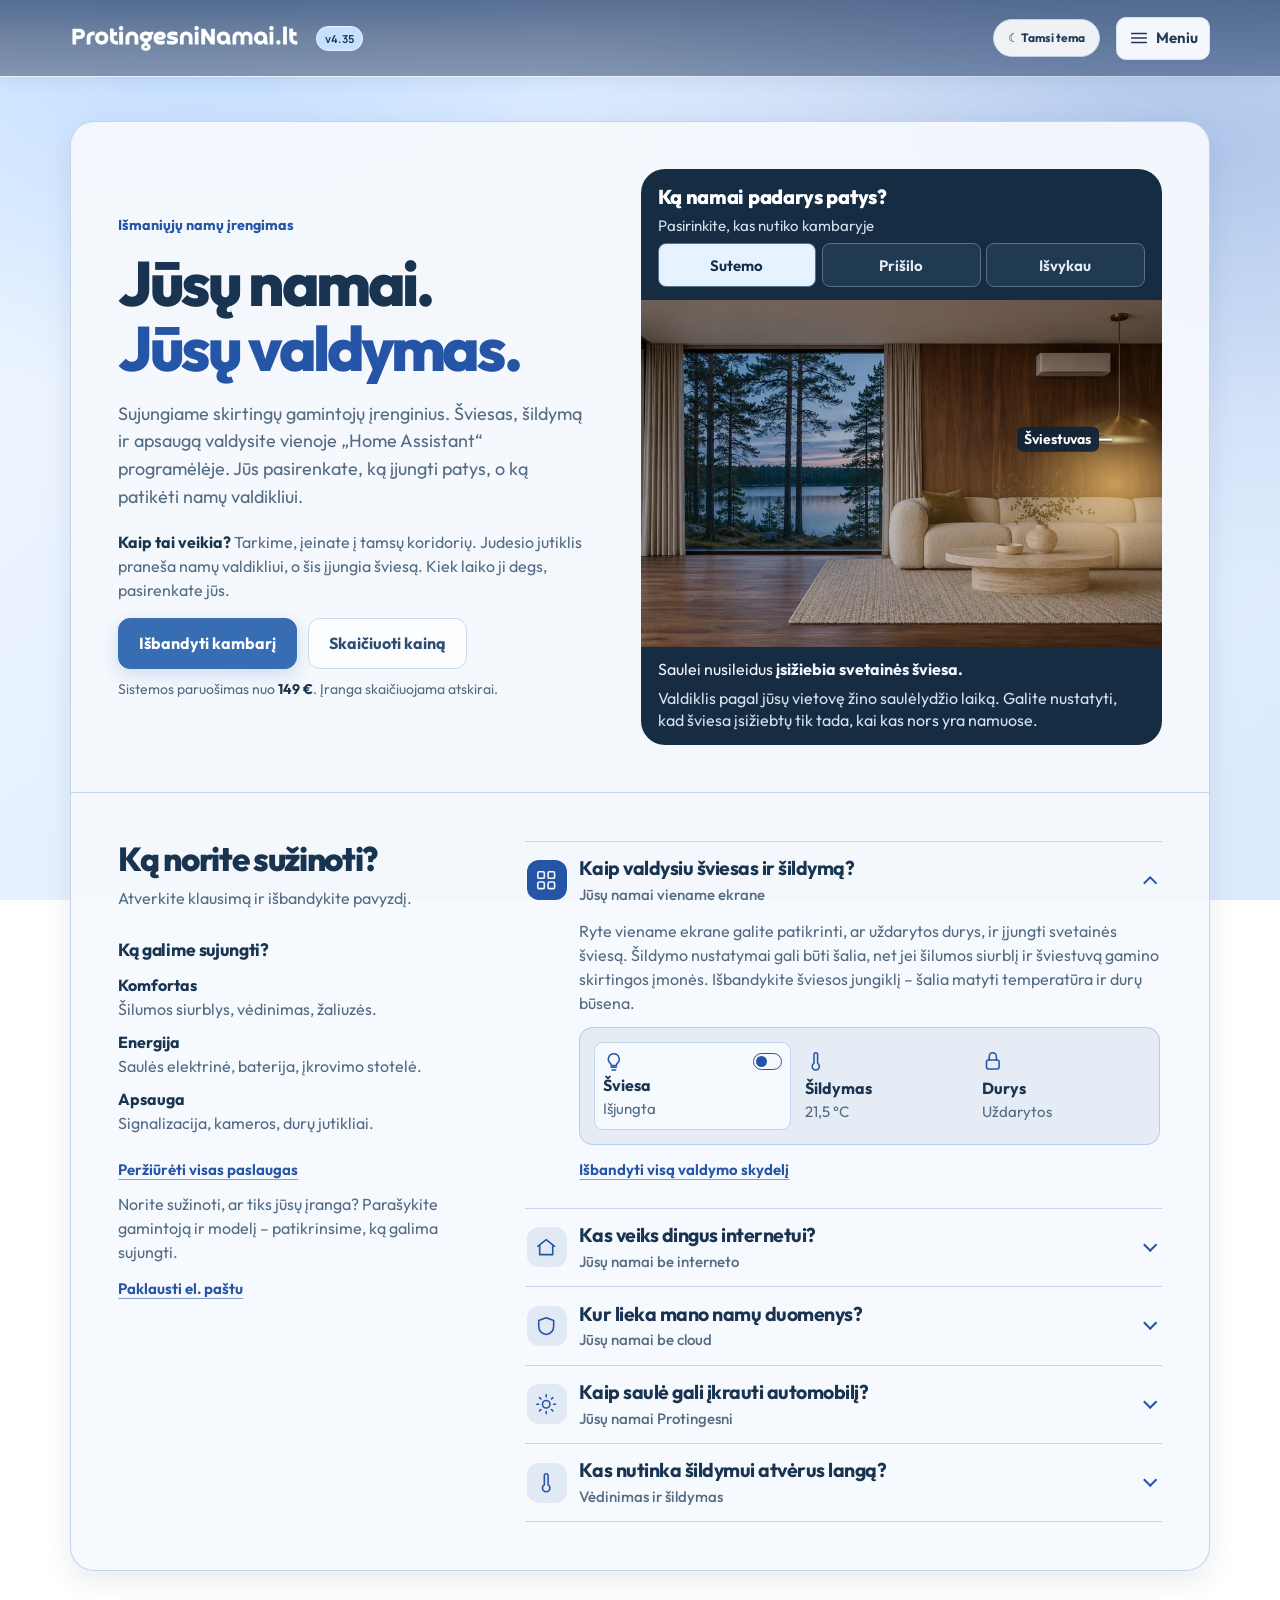
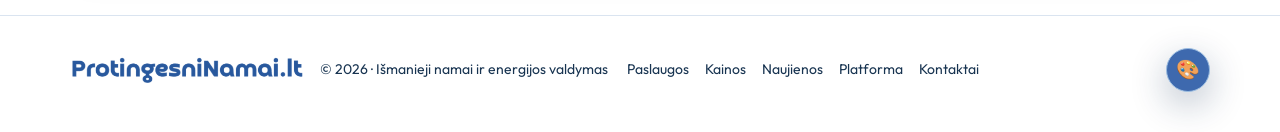
==== commit d1d34626: "Papildyti namų valdymo paaiškinimus ir lango demonstraciją" ====
--- a/index.html
+++ b/index.html
@@ -8,7 +8,7 @@
 <link rel="preconnect" href="https://fonts.googleapis.com">
 <link rel="preconnect" href="https://fonts.gstatic.com" crossorigin>
 <link href="https://fonts.googleapis.com/css2?family=Manrope:wght@400;500;600;700;800&family=Quicksand:wght@600;700&display=swap" rel="stylesheet" media="print" onload="this.media='all'">
-<link rel="stylesheet" href="site.css?v=4.34">
+<link rel="stylesheet" href="site.css?v=4.35">
 <!-- GitHub Pages redeploy trigger 2026-11-20; no UI changes. -->
 <script defer src="site.js?v=4.34"></script>
 </head>
@@ -17,7 +17,7 @@
 
 <header>
   <div class="wrap nav">
-    <a href="#pradzia" class="logo" aria-label="ProtingesniNamai.lt – pradžia"><img class="logo-img pn-logo-wordmark" src="assets/wordmark.webp" width="914" height="108" alt="ProtingesniNamai.lt" decoding="async"></a><span class="site-version" title="Svetainės versija">v4.34</span><button type="button" id="v14-theme-toggle" class="v14-theme" aria-pressed="false" title="Perjungti šviesią arba tamsią temą">☾ Tamsi tema</button>
+    <a href="#pradzia" class="logo" aria-label="ProtingesniNamai.lt – pradžia"><img class="logo-img pn-logo-wordmark" src="assets/wordmark.webp" width="914" height="108" alt="ProtingesniNamai.lt" decoding="async"></a><span class="site-version" title="Svetainės versija">v4.35</span><button type="button" id="v14-theme-toggle" class="v14-theme" aria-pressed="false" title="Perjungti šviesią arba tamsią temą">☾ Tamsi tema</button>
     <nav class="links pn-full-menu" id="links" aria-label="Visi svetainės skyriai">
 <div class="pn-full-menu-title"><span>MENIU</span><strong>Kur norėtumėte pradėti?</strong></div>
 <div class="pn-menu-group"><div class="pn-menu-heading">SUSIPAŽINKITE</div>
@@ -61,7 +61,8 @@
       <div class="home-intro">
         <p class="home-service">Išmaniųjų namų įrengimas</p>
         <h1 id="home-title">Jūsų namai. <span>Jūsų valdymas.</span></h1>
-        <p class="home-summary">Sujungiame skirtingų gamintojų įrenginius. Šviesas, šildymą ir apsaugą valdysite vienoje „Home Assistant“ programėlėje. Jei norėsite, vakaro šviesos įsijungs pačios.</p>
+        <p class="home-summary">Sujungiame skirtingų gamintojų įrenginius. Šviesas, šildymą ir apsaugą valdysite vienoje „Home Assistant“ programėlėje. Jūs pasirenkate, ką įjungti patys, o ką patikėti namų valdikliui.</p>
+        <p class="home-how"><strong>Kaip tai veikia?</strong> Tarkime, įeinate į tamsų koridorių. Judesio jutiklis praneša namų valdikliui, o šis įjungia šviesą. Kiek laiko ji degs, pasirenkate jūs.</p>
         <div class="home-actions">
           <a class="btn btn-p" href="#isbandyti-kambari">Išbandyti kambarį</a>
           <a class="btn btn-g" href="#skaiciuotuvas">Skaičiuoti kainą</a>
@@ -89,9 +90,9 @@
           </div>
         </div>
         <div class="home-results" role="status" aria-atomic="true">
-          <p id="home-dusk-result">Saulei nusileidus <strong>įsižiebia svetainės šviesa.</strong></p>
-          <p id="home-warm-result">Kambaryje daugiau nei 25 °C – <strong>įsijungia vėsinimas.</strong></p>
-          <p id="home-away-result">Išėjus paskutiniam žmogui, <strong>robotas pradeda plauti grindis.</strong></p>
+          <p id="home-dusk-result">Saulei nusileidus <strong>įsižiebia svetainės šviesa.</strong><span class="home-scene-note">Valdiklis pagal jūsų vietovę žino saulėlydžio laiką. Galite nustatyti, kad šviesa įsižiebtų tik tada, kai kas nors yra namuose.</span></p>
+          <p id="home-warm-result">Kambaryje daugiau nei 25 °C – <strong>įsijungia vėsinimas.</strong><span class="home-scene-note">Temperatūrą matuoja kambario jutiklis. Pasiekus jūsų pasirinktą temperatūrą, valdiklis sustabdo vėsinimą.</span></p>
+          <p id="home-away-result">Išėjus paskutiniam žmogui, <strong>robotas pradeda plauti grindis.</strong><span class="home-scene-note">Pagal šeimos telefonų buvimo vietą valdiklis atpažįsta, kada namai tušti. Kol bent vienas žmogus namie, robotas laukia.</span></p>
         </div>
       </section>
     </div>
@@ -110,7 +111,7 @@
             <span class="home-topic-mark" aria-hidden="true"></span>
           </h3></summary>
           <div class="home-topic-body">
-            <p>Telefone ar sieninėje planšetėje matysite savo kambarius. Išbandykite šviesos jungiklį – šalia matyti temperatūra ir durų būsena.</p>
+            <p>Ryte viename ekrane galite patikrinti, ar uždarytos durys, ir įjungti svetainės šviesą. Šildymo nustatymai gali būti šalia, net jei šilumos siurblį ir šviestuvą gamino skirtingos įmonės. Išbandykite šviesos jungiklį – šalia matyti temperatūra ir durų būsena.</p>
             <div class="home-example home-dashboard">
               <label class="home-lamp-cell">
                 <input class="home-sr-only" type="checkbox" role="switch" aria-label="Svetainės šviesa">
@@ -131,7 +132,7 @@
             <span class="home-topic-mark" aria-hidden="true"></span>
           </h3></summary>
           <div class="home-topic-body">
-            <p>Išjunkite internetą pavyzdyje. Jei yra elektra ir veikia namų tinklas, vietinis judesio jutiklis toliau įjungia koridoriaus šviesą. Orų prognozei reikalingas internetas.</p>
+            <p>Išjunkite internetą pavyzdyje. Jei yra elektra ir veikia namų tinklas, vietinis judesio jutiklis toliau įjungia koridoriaus šviesą. Jutiklis ir šviestuvas su namų valdikliu susisiekia tiesiogiai. Orų prognozė gaunama iš išorės, todėl naujų duomenų teks palaukti, kol ryšys grįš.</p>
             <div class="home-example home-network">
               <label class="home-example-switch"><input class="home-sr-only" type="checkbox" role="switch" aria-label="Internetas pavyzdyje" checked><span class="home-switch-track" aria-hidden="true"></span>Internetas pavyzdyje</label>
               <div class="home-network-states" aria-live="polite" aria-atomic="true">
@@ -149,7 +150,7 @@
             <span class="home-topic-mark" aria-hidden="true"></span>
           </h3></summary>
           <div class="home-topic-body">
-            <p>Žodis „cloud“ reiškia debesiją – išorinius serverius internete. Šio jutiklio temperatūros istorija saugoma namuose. Nusiųskite matavimą ir pamatysite, kur jis nukeliauja.</p>
+            <p>Žodis „cloud“ reiškia debesiją – išorinius serverius internete. Šio jutiklio temperatūros istorija saugoma namuose. Vakare programėlėje galite pasižiūrėti, kaip temperatūra keitėsi per dieną. Šiam vietiniam matavimui gamintojo serverio nereikia. Paspauskite „Siųsti matavimą“ ir stebėkite jo kelią.</p>
             <div class="home-example">
               <button type="button" class="home-send-reading" id="home-send-reading">Siųsti matavimą</button>
               <div class="home-data-path">
@@ -167,7 +168,7 @@
             <span class="home-topic-mark" aria-hidden="true"></span>
           </h3></summary>
           <div class="home-topic-body">
-            <p>Šiame pavyzdyje namams reikia 2 kW. Padidinkite saulės elektrinės gamybą ir pamatysite, kiek galios suderinama stotelė gali skirti automobiliui.</p>
+            <p>Kai saulė apšviečia modulius, dalį elektros iškart sunaudoja namų prietaisai. Valdiklis palygina elektrinės gamybą su namų poreikiu ir pagal likutį reguliuoja įkrovimą. Šiame pavyzdyje namams reikia 2 kW. Padidinkite saulės elektrinės gamybą ir pamatysite, kiek galios suderinama stotelė gali skirti automobiliui.</p>
             <div class="home-example home-energy">
               <label class="home-example-switch"><input class="home-sr-only" type="checkbox" role="switch" aria-label="Padidinti saulės gamybą"><span class="home-switch-track" aria-hidden="true"></span>Padidinti saulės gamybą</label>
               <dl class="home-energy-readings">
@@ -176,6 +177,21 @@
                 <div><dt>Krovimui</dt><dd class="home-swap"><span>0 kW</span><span>3 kW</span></dd></div>
               </dl>
               <p class="home-swap home-energy-result" role="status" aria-atomic="true"><span>Visą galią naudoja namai. Automobilis laukia.</span><span>Namams pakanka 2 kW. Likę 3 kW tenka automobiliui.</span></p>
+            </div>
+          </div>
+        </details>
+        <details name="home-topic">
+          <summary><h3>
+            <span class="home-topic-icon" data-ic="thermo" aria-hidden="true"></span>
+            <span>Kas nutinka šildymui atvėrus langą?<small>Vėdinimas ir šildymas</small></span>
+            <span class="home-topic-mark" aria-hidden="true"></span>
+          </h3></summary>
+          <div class="home-topic-body">
+            <p>Ant lango rėmo pritvirtintas jutiklis pastebi, kai atidarote langą. Šiame kambaryje valdiklis tada pristabdo radiatoriaus šildymą. Uždarius langą, termostatas vėl palaiko ankstesnę nustatytą temperatūrą.</p>
+            <div class="home-example home-window">
+              <label class="home-example-switch"><input class="home-sr-only" type="checkbox" role="switch" aria-label="Atverti langą"><span class="home-switch-track" aria-hidden="true"></span>Atverti langą</label>
+              <div class="home-window-model" aria-hidden="true"><span class="home-window-frame"><i></i></span><span class="home-radiator"></span></div>
+              <p class="home-swap" role="status" aria-atomic="true"><span>Langas uždarytas. Termostatas palaiko 21 °C.</span><span>Langas atvertas. Kambarys vėdinamas, šildymas pristabdytas.</span></p>
             </div>
           </div>
         </details>
--- a/site.css
+++ b/site.css
@@ -2310,6 +2310,20 @@
   line-height: 1.4;
 }
 .home-results p { grid-area: 1 / 1; visibility: hidden; }
+.home-how { max-width: 54ch; margin: -.3rem 0 1rem; color: var(--tx2); line-height: 1.5; }
+.home-how strong { color: var(--tx); }
+.home-scene-note { display: block; margin-top: .36rem; color: #d4e2ef; font-weight: 400; }
+.home-window-model { display: grid; justify-items: center; gap: .45rem; padding: .8rem; margin: 0 0 .7rem; background: var(--home-surface); border-radius: .6rem; }
+.home-window-frame { width: 5.25rem; height: 2.65rem; border: 3px solid var(--home-accent); background: #c9e7f2; perspective: 12rem; }
+.home-window-frame i { display: block; width: 100%; height: 100%; border: 2px solid #46718a; background: linear-gradient(90deg, #eaf6fc 48%, #7194aa 48% 52%, #d6ebf5 52%); transform-origin: left; }
+.home-radiator { width: 4.5rem; height: 1.2rem; border-radius: .23rem; background: repeating-linear-gradient(90deg, currentColor 0 .32rem, transparent .32rem .48rem); border-block: 2px solid currentColor; color: #b66727; }
+.home-window:has(input:checked) .home-window-frame i { transform: rotateY(-57deg); }
+.home-window:has(input:checked) .home-radiator { color: #758695; }
+@media (prefers-reduced-motion: no-preference) {
+  .home-window-frame i { transition: transform .65s ease-in-out; }
+  .home-radiator { transition: color .5s .18s; }
+}
+
 .home-demo:has([value="dusk"]:checked) #home-dusk-result,
 .home-demo:has([value="warm"]:checked) #home-warm-result,
 .home-demo:has([value="away"]:checked) #home-away-result { visibility: visible; }
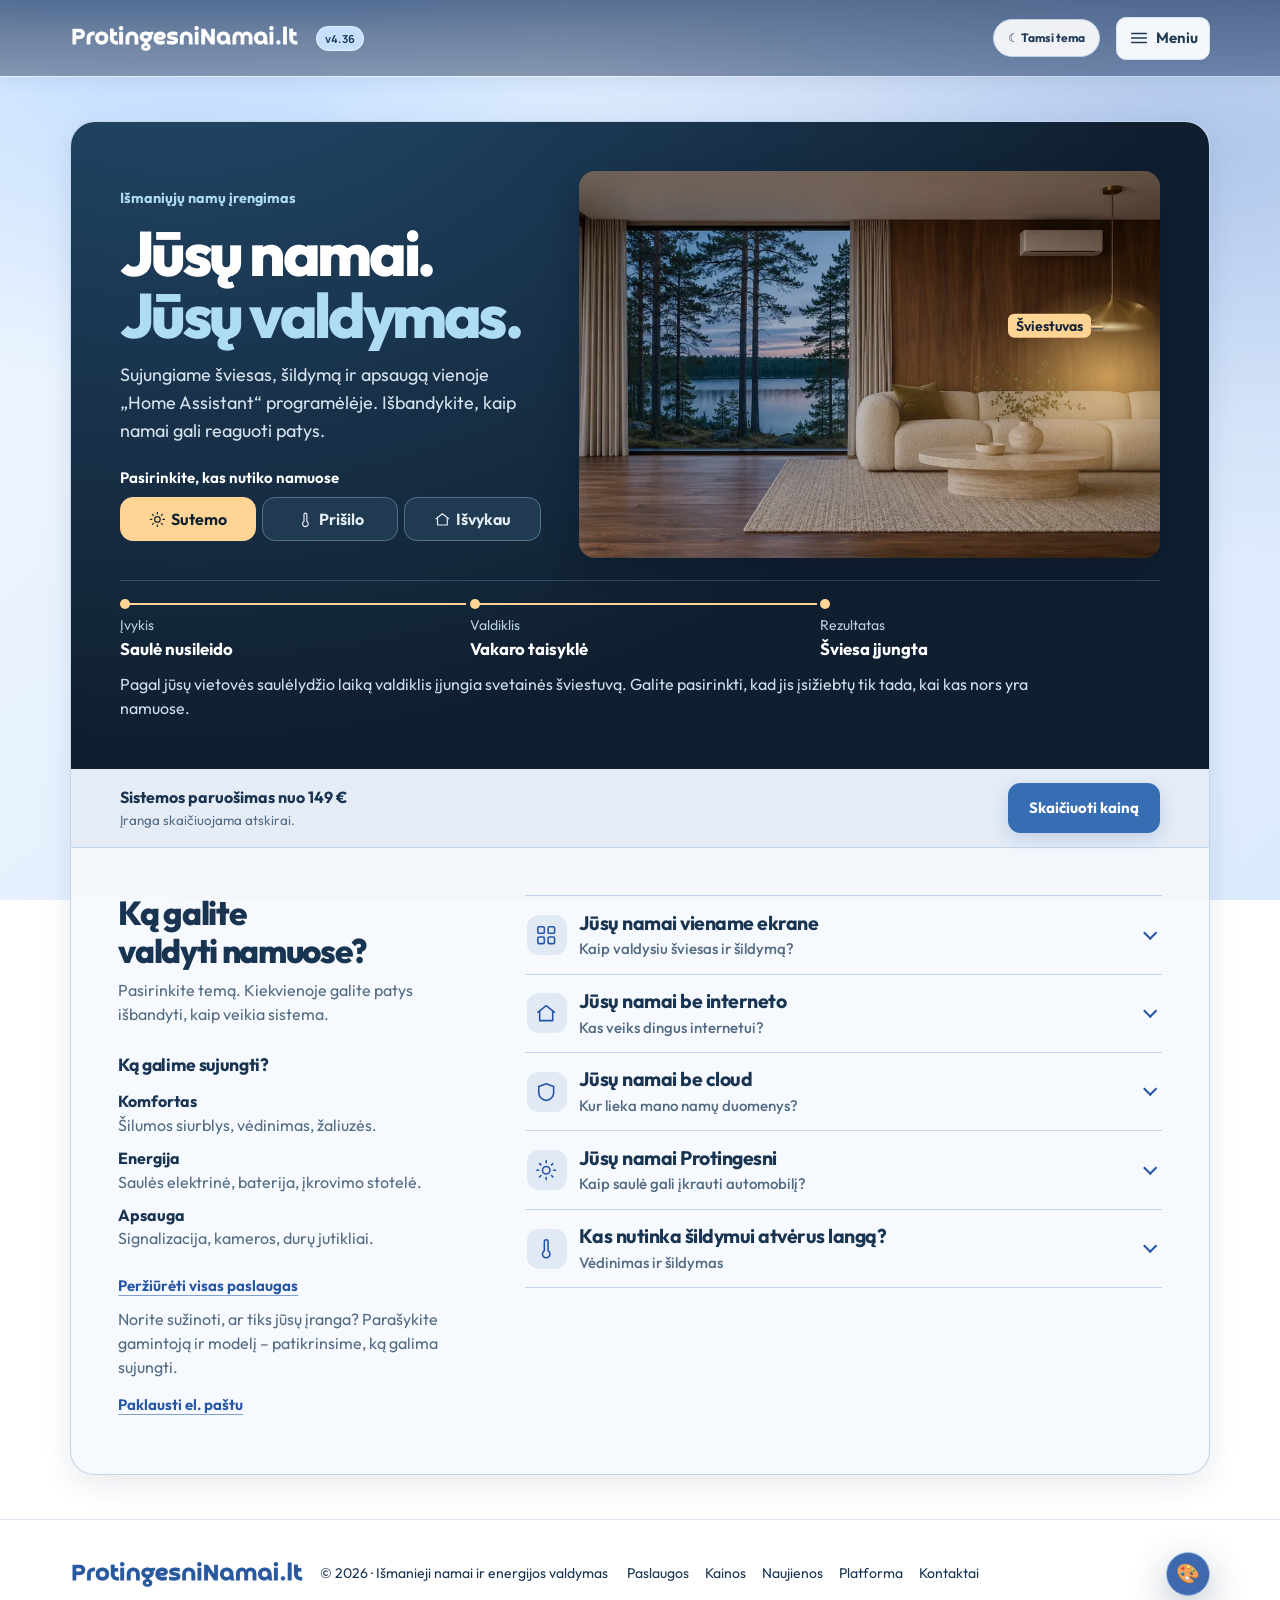
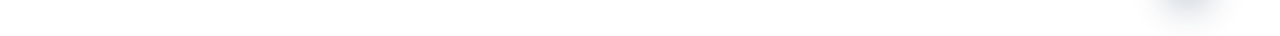
==== commit 0e7010e3: "Sujungti pradžią į interaktyvų kambarį su animuota veiksmų seka" ====
--- a/index.html
+++ b/index.html
@@ -8,16 +8,16 @@
 <link rel="preconnect" href="https://fonts.googleapis.com">
 <link rel="preconnect" href="https://fonts.gstatic.com" crossorigin>
 <link href="https://fonts.googleapis.com/css2?family=Manrope:wght@400;500;600;700;800&family=Quicksand:wght@600;700&display=swap" rel="stylesheet" media="print" onload="this.media='all'">
-<link rel="stylesheet" href="site.css?v=4.35">
+<link rel="stylesheet" href="site.css?v=4.36">
 <!-- GitHub Pages redeploy trigger 2026-11-20; no UI changes. -->
-<script defer src="site.js?v=4.34"></script>
+<script defer src="site.js?v=4.36"></script>
 </head>
 <body>
 <div id="pn-scroll-progress" aria-hidden="true"></div>
 
 <header>
   <div class="wrap nav">
-    <a href="#pradzia" class="logo" aria-label="ProtingesniNamai.lt – pradžia"><img class="logo-img pn-logo-wordmark" src="assets/wordmark.webp" width="914" height="108" alt="ProtingesniNamai.lt" decoding="async"></a><span class="site-version" title="Svetainės versija">v4.35</span><button type="button" id="v14-theme-toggle" class="v14-theme" aria-pressed="false" title="Perjungti šviesią arba tamsią temą">☾ Tamsi tema</button>
+    <a href="#pradzia" class="logo" aria-label="ProtingesniNamai.lt – pradžia"><img class="logo-img pn-logo-wordmark" src="assets/wordmark.webp" width="914" height="108" alt="ProtingesniNamai.lt" decoding="async"></a><span class="site-version" title="Svetainės versija">v4.36</span><button type="button" id="v14-theme-toggle" class="v14-theme" aria-pressed="false" title="Perjungti šviesią arba tamsią temą">☾ Tamsi tema</button>
     <nav class="links pn-full-menu" id="links" aria-label="Visi svetainės skyriai">
 <div class="pn-full-menu-title"><span>MENIU</span><strong>Kur norėtumėte pradėti?</strong></div>
 <div class="pn-menu-group"><div class="pn-menu-heading">SUSIPAŽINKITE</div>
@@ -57,26 +57,17 @@
 <section class="page" id="p-pradzia" aria-labelledby="home-title">
 <script>if (!location.hash || ['#pradzia', '#isbandyti-kambari'].includes(location.hash)) document.currentScript.parentElement.classList.add('on');</script>
   <div class="home-landing">
-    <div class="home-layout">
+    <section class="home-demo room-studio" id="isbandyti-kambari" aria-labelledby="home-title">
       <div class="home-intro">
         <p class="home-service">Išmaniųjų namų įrengimas</p>
         <h1 id="home-title">Jūsų namai. <span>Jūsų valdymas.</span></h1>
-        <p class="home-summary">Sujungiame skirtingų gamintojų įrenginius. Šviesas, šildymą ir apsaugą valdysite vienoje „Home Assistant“ programėlėje. Jūs pasirenkate, ką įjungti patys, o ką patikėti namų valdikliui.</p>
-        <p class="home-how"><strong>Kaip tai veikia?</strong> Tarkime, įeinate į tamsų koridorių. Judesio jutiklis praneša namų valdikliui, o šis įjungia šviesą. Kiek laiko ji degs, pasirenkate jūs.</p>
-        <div class="home-actions">
-          <a class="btn btn-p" href="#isbandyti-kambari">Išbandyti kambarį</a>
-          <a class="btn btn-g" href="#skaiciuotuvas">Skaičiuoti kainą</a>
-        </div>
-        <p class="home-price">Sistemos paruošimas nuo <strong>149 €</strong>. Įranga skaičiuojama atskirai.</p>
+        <p class="home-summary">Sujungiame šviesas, šildymą ir apsaugą vienoje „Home Assistant“ programėlėje. Išbandykite, kaip namai gali reaguoti patys.</p>
       </div>
-
-      <section class="home-demo" id="isbandyti-kambari" aria-labelledby="home-demo-title">
-        <h2 id="home-demo-title">Ką namai padarys patys?</h2>
         <fieldset class="home-choices">
-          <legend>Pasirinkite, kas nutiko kambaryje</legend>
-          <label><input type="radio" name="home-scene" value="dusk" aria-describedby="home-dusk-result" checked><span>Sutemo</span></label>
-          <label><input type="radio" name="home-scene" value="warm" aria-describedby="home-warm-result"><span>Prišilo</span></label>
-          <label><input type="radio" name="home-scene" value="away" aria-describedby="home-away-result"><span>Išvykau</span></label>
+          <legend>Pasirinkite, kas nutiko namuose</legend>
+          <label><input type="radio" name="home-scene" value="dusk" aria-describedby="home-dusk-result" checked><span><i data-ic="sun" aria-hidden="true"></i>Sutemo</span></label>
+          <label><input type="radio" name="home-scene" value="warm" aria-describedby="home-warm-result"><span><i data-ic="thermo" aria-hidden="true"></i>Prišilo</span></label>
+          <label><input type="radio" name="home-scene" value="away" aria-describedby="home-away-result"><span><i data-ic="home" aria-hidden="true"></i>Išvykau</span></label>
         </fieldset>
         <div class="home-room" aria-hidden="true">
           <img class="home-room-photo" src="assets/svetaine.webp" alt="" width="840" height="560" decoding="async">
@@ -89,25 +80,46 @@
             <span class="home-room-pin home-robot-pin">Grindų robotas</span>
           </div>
         </div>
-        <div class="home-results" role="status" aria-atomic="true">
-          <p id="home-dusk-result">Saulei nusileidus <strong>įsižiebia svetainės šviesa.</strong><span class="home-scene-note">Valdiklis pagal jūsų vietovę žino saulėlydžio laiką. Galite nustatyti, kad šviesa įsižiebtų tik tada, kai kas nors yra namuose.</span></p>
-          <p id="home-warm-result">Kambaryje daugiau nei 25 °C – <strong>įsijungia vėsinimas.</strong><span class="home-scene-note">Temperatūrą matuoja kambario jutiklis. Pasiekus jūsų pasirinktą temperatūrą, valdiklis sustabdo vėsinimą.</span></p>
-          <p id="home-away-result">Išėjus paskutiniam žmogui, <strong>robotas pradeda plauti grindis.</strong><span class="home-scene-note">Pagal šeimos telefonų buvimo vietą valdiklis atpažįsta, kada namai tušti. Kol bent vienas žmogus namie, robotas laukia.</span></p>
-        </div>
-      </section>
-    </div>
+        <div class="room-response" role="status" aria-atomic="true">
+          <div id="home-dusk-result" class="scene-story">
+            <ol class="scene-steps" aria-label="Kaip suveikia automatika">
+              <li><small>Įvykis</small><strong>Saulė nusileido</strong></li>
+              <li><small>Valdiklis</small><strong>Vakaro taisyklė</strong></li>
+              <li><small>Rezultatas</small><strong>Šviesa įjungta</strong></li>
+            </ol>
+            <p>Pagal jūsų vietovės saulėlydžio laiką valdiklis įjungia svetainės šviestuvą. Galite pasirinkti, kad jis įsižiebtų tik tada, kai kas nors yra namuose.</p>
+          </div>
+          <div id="home-warm-result" class="scene-story">
+            <ol class="scene-steps" aria-label="Kaip suveikia automatika">
+              <li><small>Įvykis</small><strong>Jutiklis rodo 26 °C</strong></li>
+              <li><small>Valdiklis</small><strong>Viršyta 25 °C riba</strong></li>
+              <li><small>Rezultatas</small><strong>Vėsinimas įjungtas</strong></li>
+            </ol>
+            <p>Kambario jutikliui užfiksavus karštį, valdiklis įjungia kondicionierių. Kai kambarys atvėsta iki jūsų pasirinktos temperatūros, vėsinimas sustoja.</p>
+          </div>
+          <div id="home-away-result" class="scene-story">
+            <ol class="scene-steps" aria-label="Kaip suveikia automatika">
+              <li><small>Įvykis</small><strong>Visi išvyko</strong></li>
+              <li><small>Valdiklis</small><strong>Namai tušti</strong></li>
+              <li><small>Rezultatas</small><strong>Robotas valo</strong></li>
+            </ol>
+            <p>Pagal šeimos telefonų buvimo vietą valdiklis atpažįsta, kad išėjo paskutinis žmogus. Tik tada robotas pradeda plauti grindis.</p>
+          </div>
+        </div>
+    </section>
+    <div class="home-quote"><p><strong>Sistemos paruošimas nuo 149 €</strong><small>Įranga skaičiuojama atskirai.</small></p><a class="btn btn-p" href="#skaiciuotuvas">Skaičiuoti kainą</a></div>
 
     <section class="home-guide" aria-labelledby="home-guide-title">
       <div class="home-guide-intro">
-        <h2 id="home-guide-title">Ką norite sužinoti?</h2>
-        <p>Atverkite klausimą ir išbandykite pavyzdį.</p>
+        <h2 id="home-guide-title">Ką galite valdyti namuose?</h2>
+        <p>Pasirinkite temą. Kiekvienoje galite patys išbandyti, kaip veikia sistema.</p>
       </div>
 
       <div class="home-topics">
-        <details name="home-topic" open>
+        <details name="home-topic">
           <summary><h3>
             <span class="home-topic-icon" data-ic="grid" aria-hidden="true"></span>
-            <span>Kaip valdysiu šviesas ir šildymą?<small>Jūsų namai viename ekrane</small></span>
+            <span>Jūsų namai viename ekrane<small>Kaip valdysiu šviesas ir šildymą?</small></span>
             <span class="home-topic-mark" aria-hidden="true"></span>
           </h3></summary>
           <div class="home-topic-body">
@@ -128,7 +140,7 @@
         <details name="home-topic">
           <summary><h3>
             <span class="home-topic-icon" data-ic="home" aria-hidden="true"></span>
-            <span>Kas veiks dingus internetui?<small>Jūsų namai be interneto</small></span>
+            <span>Jūsų namai be interneto<small>Kas veiks dingus internetui?</small></span>
             <span class="home-topic-mark" aria-hidden="true"></span>
           </h3></summary>
           <div class="home-topic-body">
@@ -146,7 +158,7 @@
         <details name="home-topic">
           <summary><h3>
             <span class="home-topic-icon" data-ic="shield" aria-hidden="true"></span>
-            <span>Kur lieka mano namų duomenys?<small>Jūsų namai be cloud</small></span>
+            <span>Jūsų namai be cloud<small>Kur lieka mano namų duomenys?</small></span>
             <span class="home-topic-mark" aria-hidden="true"></span>
           </h3></summary>
           <div class="home-topic-body">
@@ -164,7 +176,7 @@
         <details name="home-topic">
           <summary><h3>
             <span class="home-topic-icon" data-ic="sun" aria-hidden="true"></span>
-            <span>Kaip saulė gali įkrauti automobilį?<small>Jūsų namai Protingesni</small></span>
+            <span>Jūsų namai Protingesni<small>Kaip saulė gali įkrauti automobilį?</small></span>
             <span class="home-topic-mark" aria-hidden="true"></span>
           </h3></summary>
           <div class="home-topic-body">
--- a/site.css
+++ b/site.css
@@ -2302,17 +2302,6 @@
 }
 .home-choices input:checked + span { color: #142d47; background: #e6f2ff; }
 .home-choices input:focus-visible + span { outline: 2px solid #90c9ff; outline-offset: 1px; }
-.home-results {
-  display: grid;
-  margin: .7rem 1.05rem .85rem;
-  color: var(--demo-ink);
-  font-size: 1em;
-  line-height: 1.4;
-}
-.home-results p { grid-area: 1 / 1; visibility: hidden; }
-.home-how { max-width: 54ch; margin: -.3rem 0 1rem; color: var(--tx2); line-height: 1.5; }
-.home-how strong { color: var(--tx); }
-.home-scene-note { display: block; margin-top: .36rem; color: #d4e2ef; font-weight: 400; }
 .home-window-model { display: grid; justify-items: center; gap: .45rem; padding: .8rem; margin: 0 0 .7rem; background: var(--home-surface); border-radius: .6rem; }
 .home-window-frame { width: 5.25rem; height: 2.65rem; border: 3px solid var(--home-accent); background: #c9e7f2; perspective: 12rem; }
 .home-window-frame i { display: block; width: 100%; height: 100%; border: 2px solid #46718a; background: linear-gradient(90deg, #eaf6fc 48%, #7194aa 48% 52%, #d6ebf5 52%); transform-origin: left; }
@@ -2324,9 +2313,6 @@
   .home-radiator { transition: color .5s .18s; }
 }
 
-.home-demo:has([value="dusk"]:checked) #home-dusk-result,
-.home-demo:has([value="warm"]:checked) #home-warm-result,
-.home-demo:has([value="away"]:checked) #home-away-result { visibility: visible; }
 @media (prefers-reduced-motion: no-preference) {
   .home-room-photo { transition: filter .85s; }
   .home-demo:has([value="dusk"]:checked) .home-lamplight { animation: home-lamp .95s ease-out both; }
@@ -2602,3 +2588,66 @@
   .home-actions { gap: .45rem; }
   .home-actions .btn { padding-inline: .7rem; }
 }
+
+/* Interactive room and its cause-and-effect captions */
+.room-studio {
+  display: grid;
+  grid-template-columns: minmax(0, .84fr) minmax(0, 1.16fr);
+  grid-template-areas: "intro room" "choices room" "story story";
+  align-items: center;
+  gap: 1.35rem clamp(1rem, 3vw, 3rem);
+  padding: clamp(1.2rem, 3.8vw, 3.6rem);
+  border-radius: var(--pn-custom-radius, 24px) var(--pn-custom-radius, 24px) 0 0;
+  background: radial-gradient(ellipse at 10% -30%, #254e71, transparent 68%), #101f30;
+  color: #f5faff;
+  --signal: #ffd494;
+}
+.room-studio:has([value="warm"]:checked) { --signal: #9fddff; }
+.room-studio:has([value="away"]:checked) { --signal: #95e9cf; }
+.room-studio .home-intro { grid-area: intro; align-self: end; }
+.room-studio .home-service { margin-bottom: .75rem; color: #add9f0; }
+.room-studio .home-intro h1 { color: #fff; line-height: .99; }
+.room-studio .home-intro h1 span { color: #afdcf5; }
+.room-studio .home-summary { color: #d5e2ee; margin: .95rem 0 0; }
+.room-studio .home-choices { grid-area: choices; align-self: start; margin: 0; gap: .35rem; }
+.room-studio legend { margin-bottom: .48rem; font-weight: 650; color: white; }
+.room-studio .home-choices span { display: flex; align-items: center; justify-content: center; gap: .32rem; border-radius: .8rem; font-size: 1em; }
+.room-studio .home-choices i { display: inline-flex; }
+.room-studio .home-choices .i { width: 1.05em; height: 1.05em; }
+.room-studio .home-choices input:checked + span { background: var(--signal); color: #101f30; border-color: var(--signal); }
+.room-studio .home-room { grid-area: room; width: 100%; border-radius: 1rem; box-shadow: 0 12px 35px #07132155; }
+.room-studio .home-room-pin { color: #152536; background: var(--signal); }
+.room-studio .home-room-pin::after { background: var(--signal); }
+.room-response { grid-area: story; border-top: 1px solid #789bb04f; padding-top: 1.15rem; min-width: 0; }
+.scene-story { display: none; }
+.room-studio:has([value="dusk"]:checked) #home-dusk-result,
+.room-studio:has([value="warm"]:checked) #home-warm-result,
+.room-studio:has([value="away"]:checked) #home-away-result { display: grid; gap: .8rem; }
+.scene-steps { display: grid; grid-template-columns: repeat(3,minmax(0,1fr)); list-style: none; gap: .65rem; margin: 0; padding: 0; }
+.scene-steps li { position: relative; display: grid; align-content: start; gap: .1rem; padding-top: 1rem; }
+.scene-steps li::before { content: ""; position: absolute; inset: .26rem calc(-.65rem + 4px) auto .3rem; height: 2px; background: var(--signal); transform-origin: left; }
+.scene-steps li:last-child::before { display: none; }
+.scene-steps li::after { content: ""; position: absolute; top: 0; left: 0; width: .65rem; height: .65rem; background: var(--signal); border-radius: 50%; }
+.scene-steps small { color: #b9cfe0; font-size: .875rem; }
+.scene-steps strong { color: #fff; font-size: 1.05em; line-height: 1.25; }
+.scene-story p { color: #cfdfed; max-width: 85ch; line-height: 1.5; }
+.home-quote { display: flex; align-items: center; justify-content: space-between; flex-wrap: wrap; gap: .65rem 1rem; padding: .9rem clamp(1rem, 3.8vw, 3.6rem); background: color-mix(in srgb, var(--home-accent) 8%, var(--home-surface)); }
+.home-quote small { display: block; color: var(--tx2); }
+.home-quote a { min-height: 44px; }
+@media (prefers-reduced-motion: no-preference) {
+  .scene-steps li::before { animation: home-signal-line .4s ease-out both; }
+  .scene-steps li:nth-child(2)::before { animation-delay: .4s; }
+  .scene-steps li::after { animation: home-signal-point .35s ease-out both; }
+  .scene-steps li:nth-child(2)::after { animation-delay: .4s; }
+  .scene-steps li:nth-child(3)::after { animation-delay: .8s; }
+  .room-studio .home-lamplight, .room-studio .home-cool-air i, .room-studio .home-robot { animation-delay: .65s; }
+}
+@keyframes home-signal-line { from { transform: scaleX(0); } to { transform: scaleX(1); } }
+@keyframes home-signal-point { from { opacity: .3; transform: scale(.5); } 65% { box-shadow: 0 0 0 .25rem #ffffff25; } to { opacity: 1; transform: scale(1); } }
+@media (max-width: 760px) {
+  .room-studio { grid-template-columns: minmax(0,1fr); grid-template-areas: "intro" "choices" "room" "story"; gap: .9rem; padding: 1.1rem; }
+  .room-studio .home-summary { margin-top: .65rem; }
+  .room-response { padding-top: .3rem; border: 0; }
+  .room-studio .home-intro h1 span { display: inline; }
+  .scene-steps strong { font-size: .98em; overflow-wrap: anywhere; }
+}
